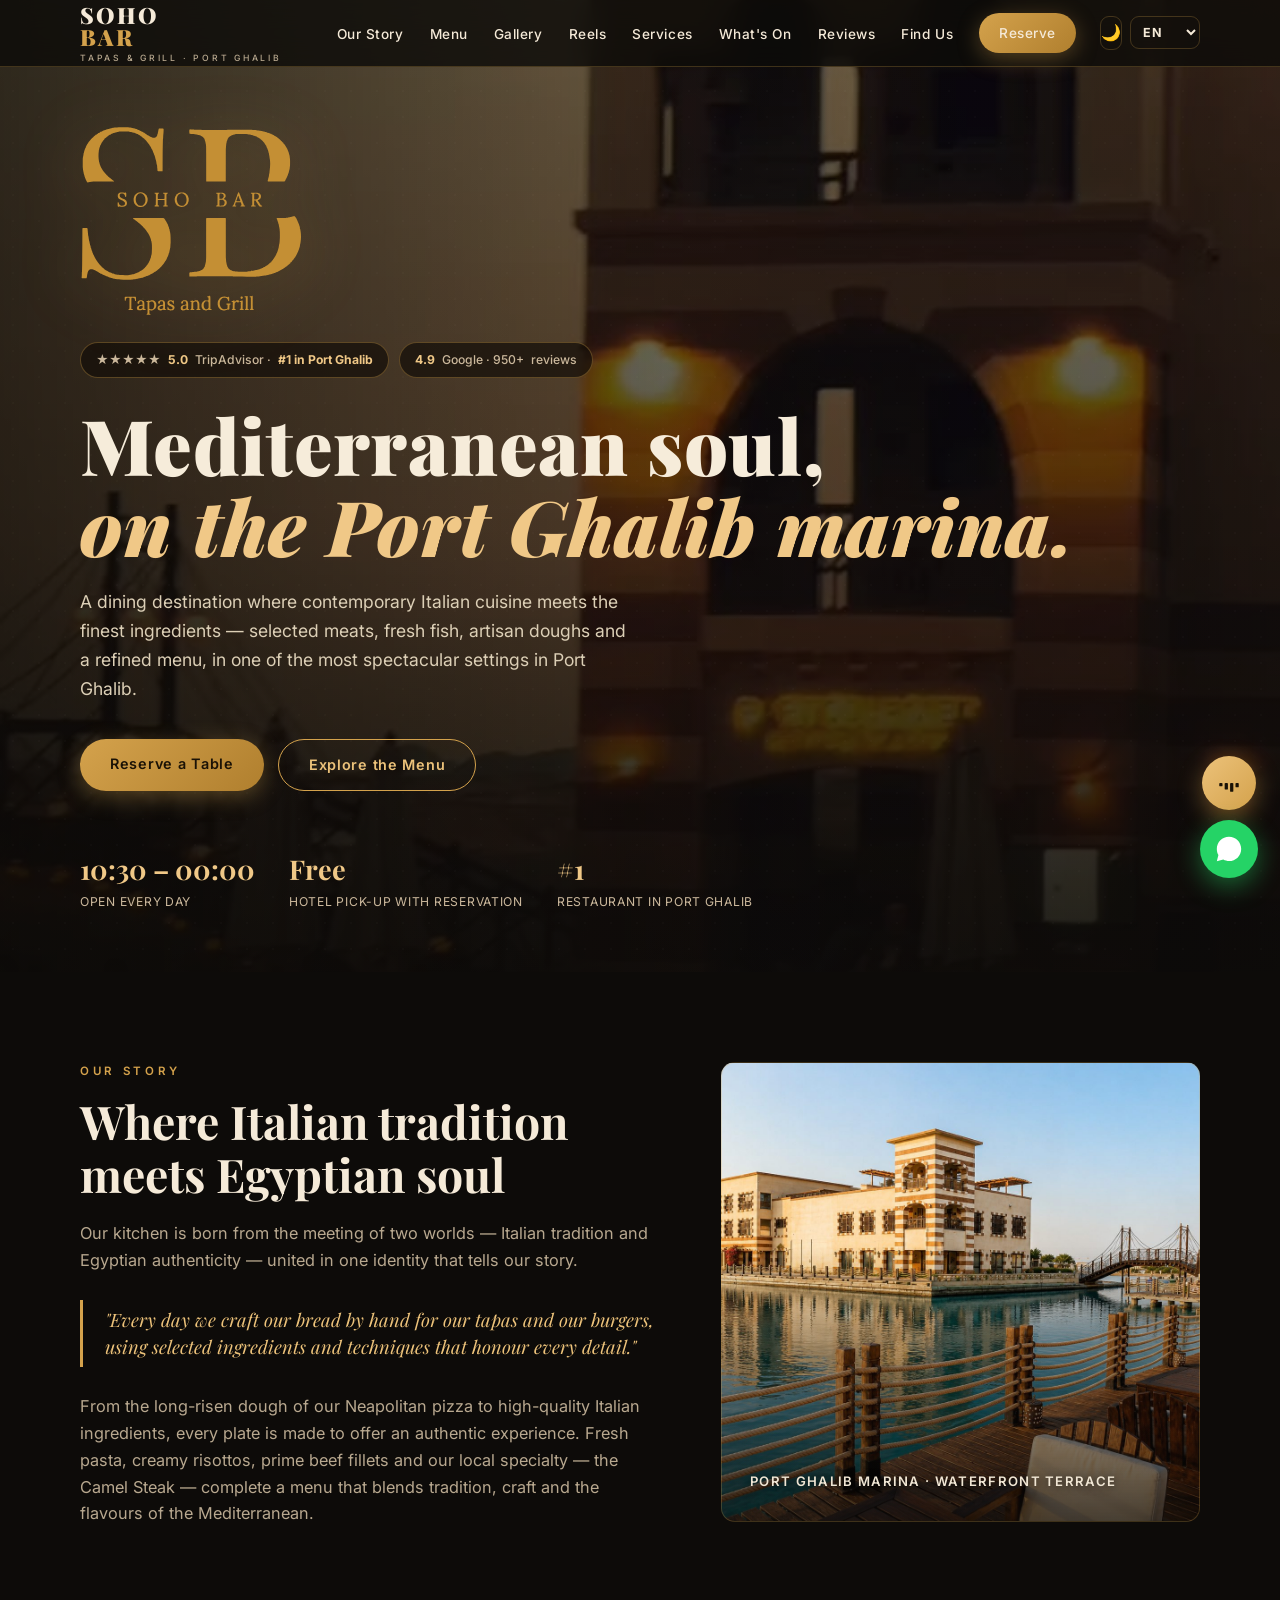
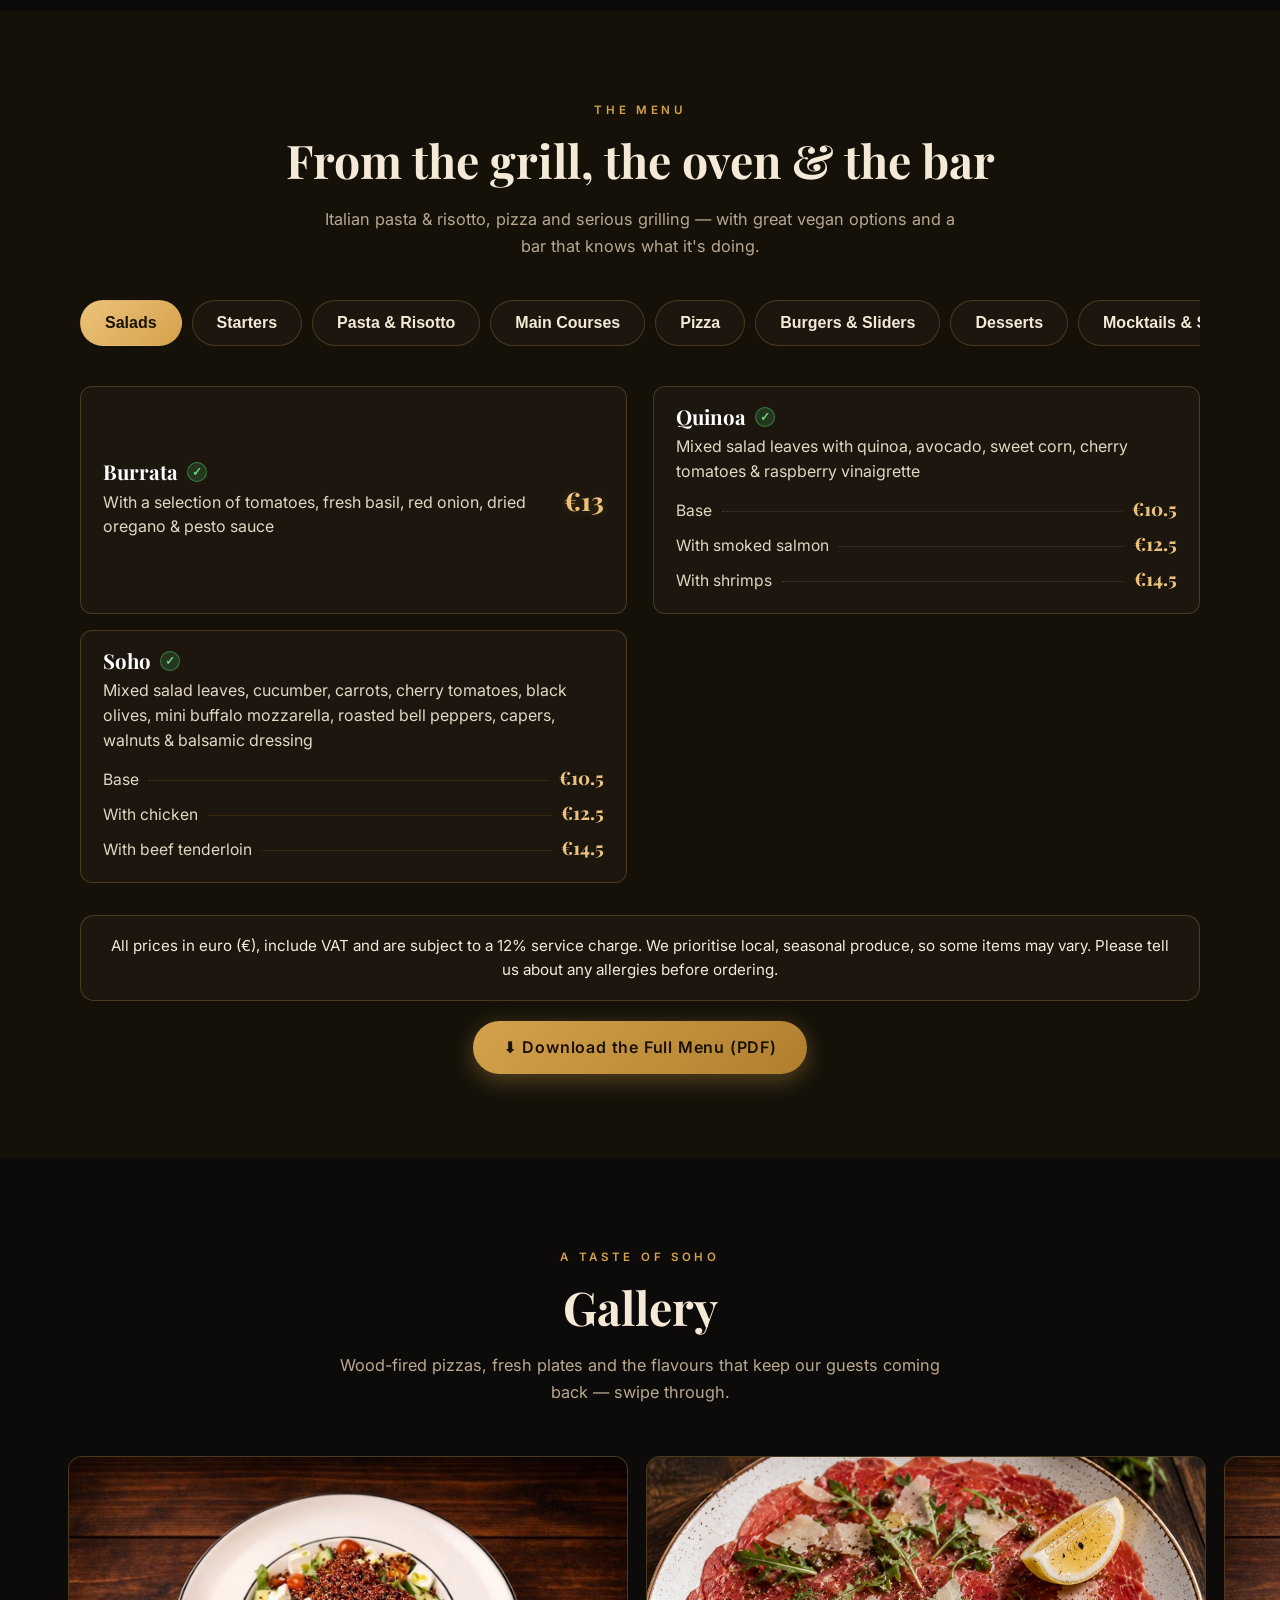
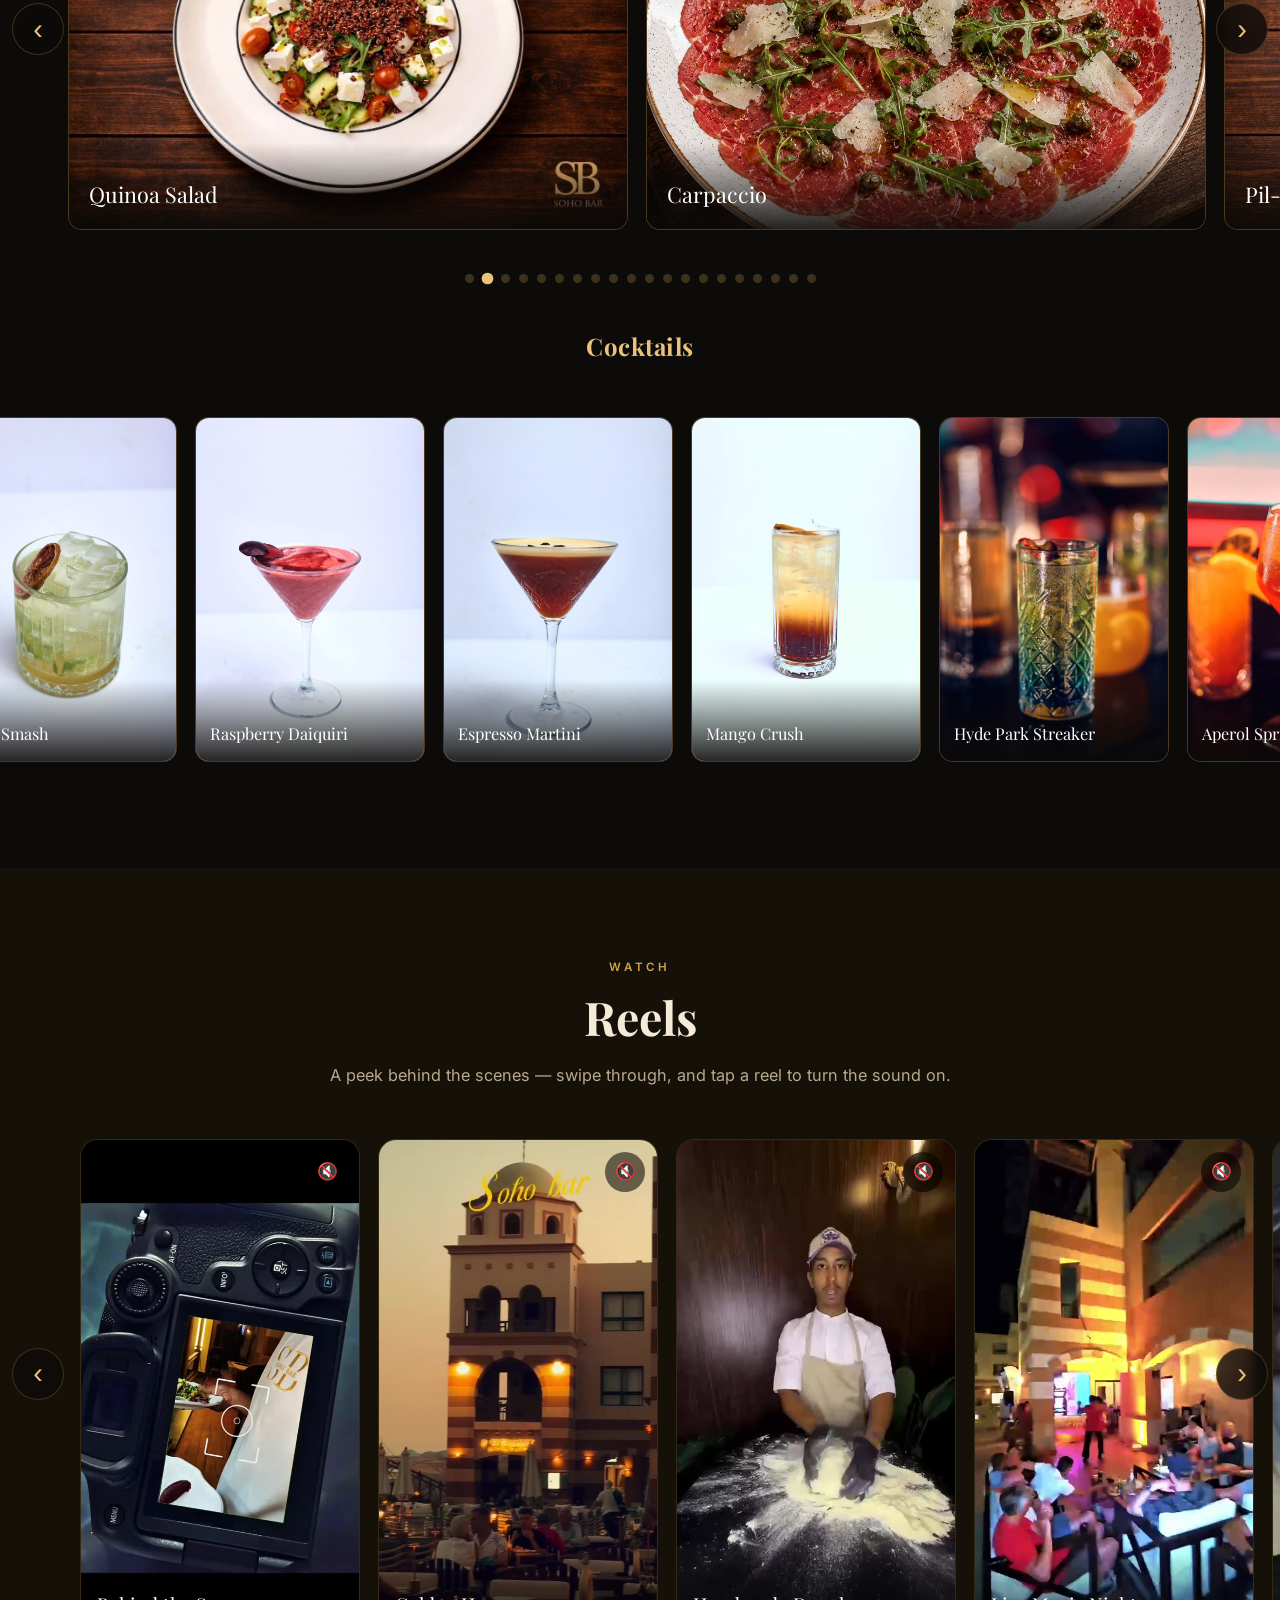
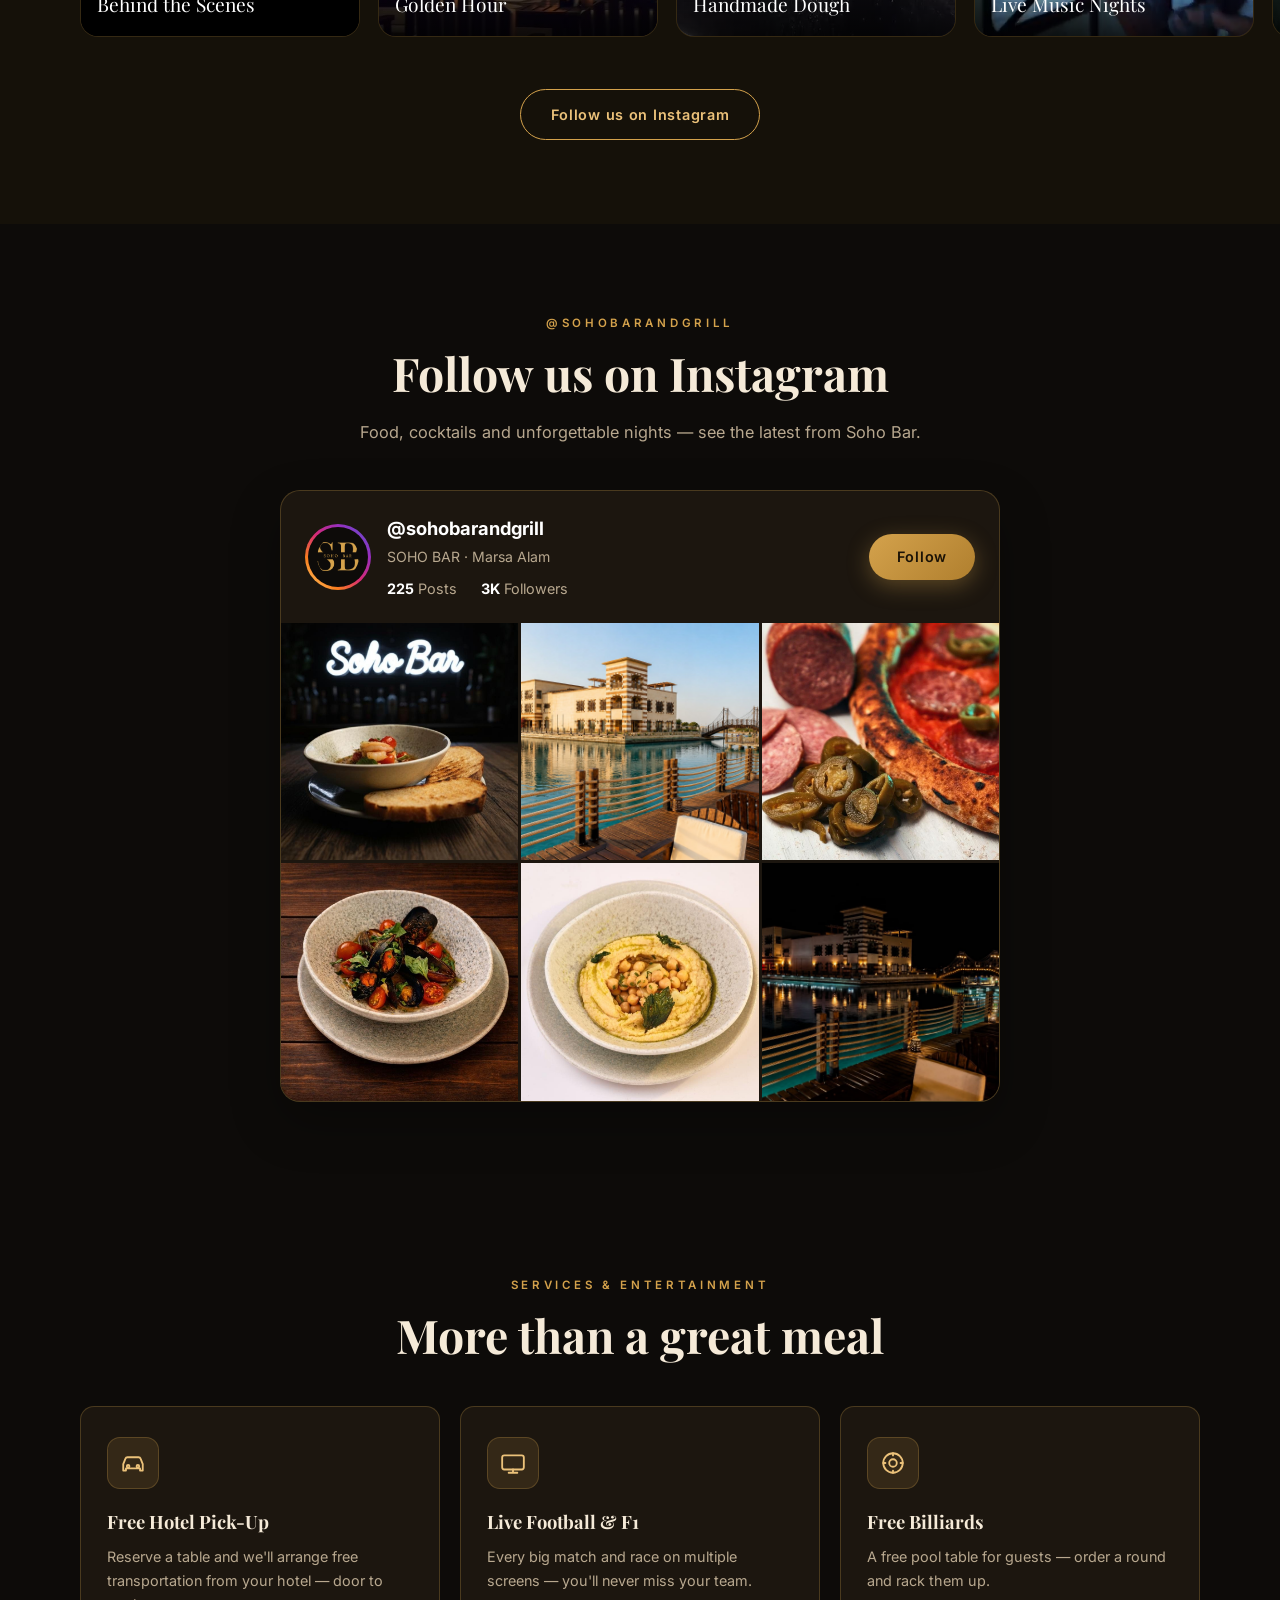
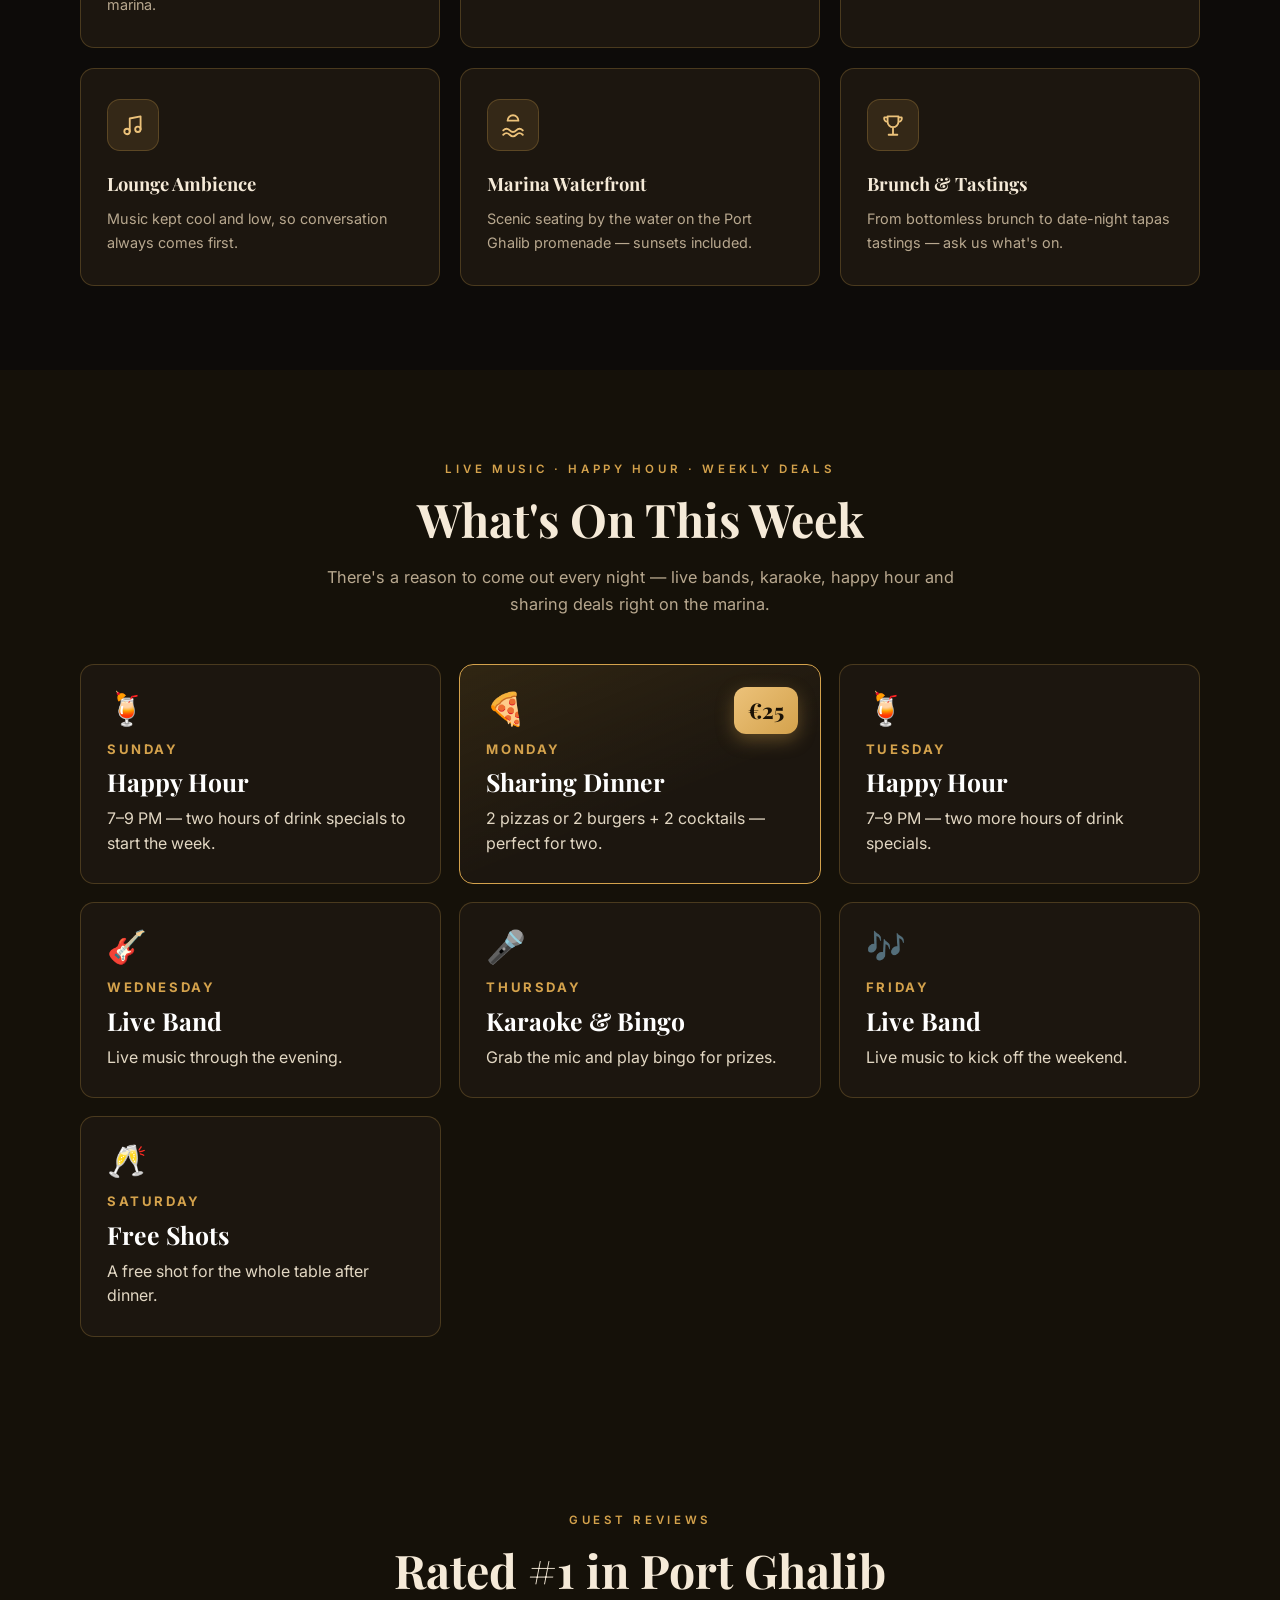
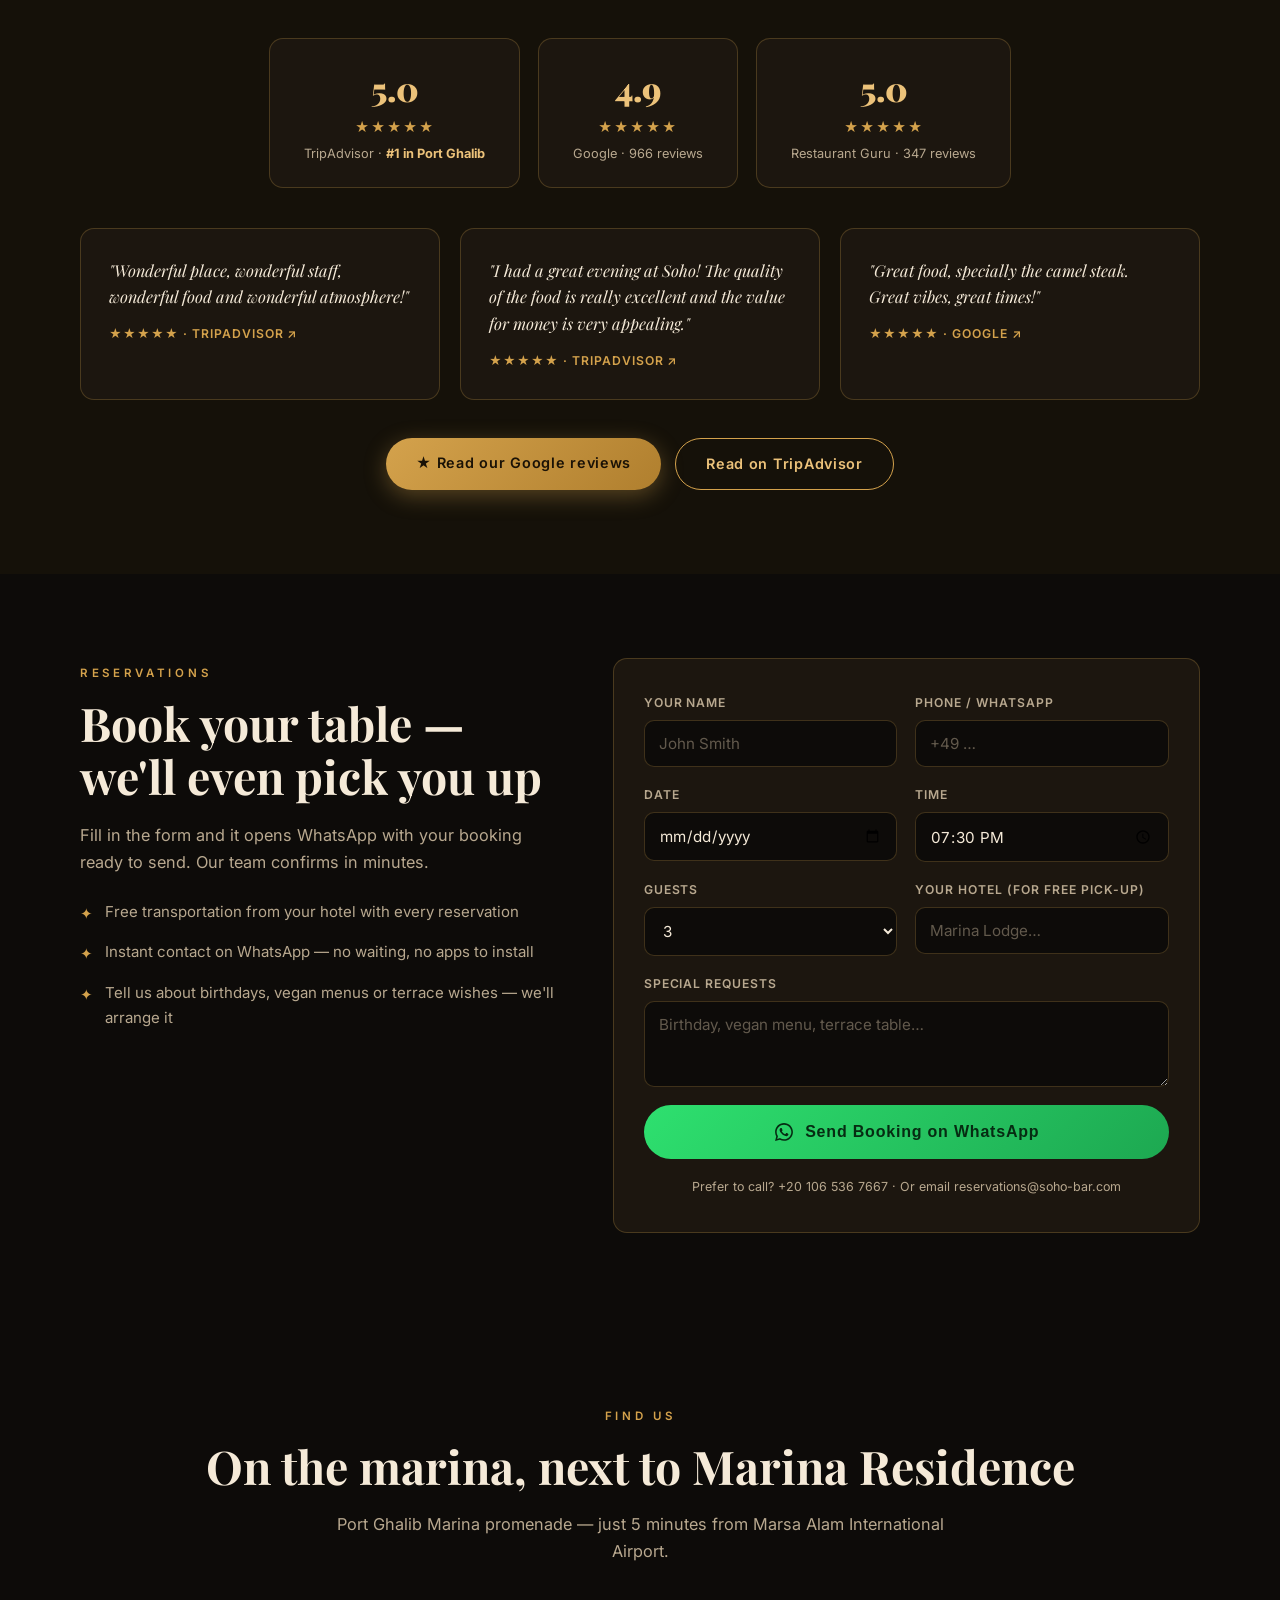
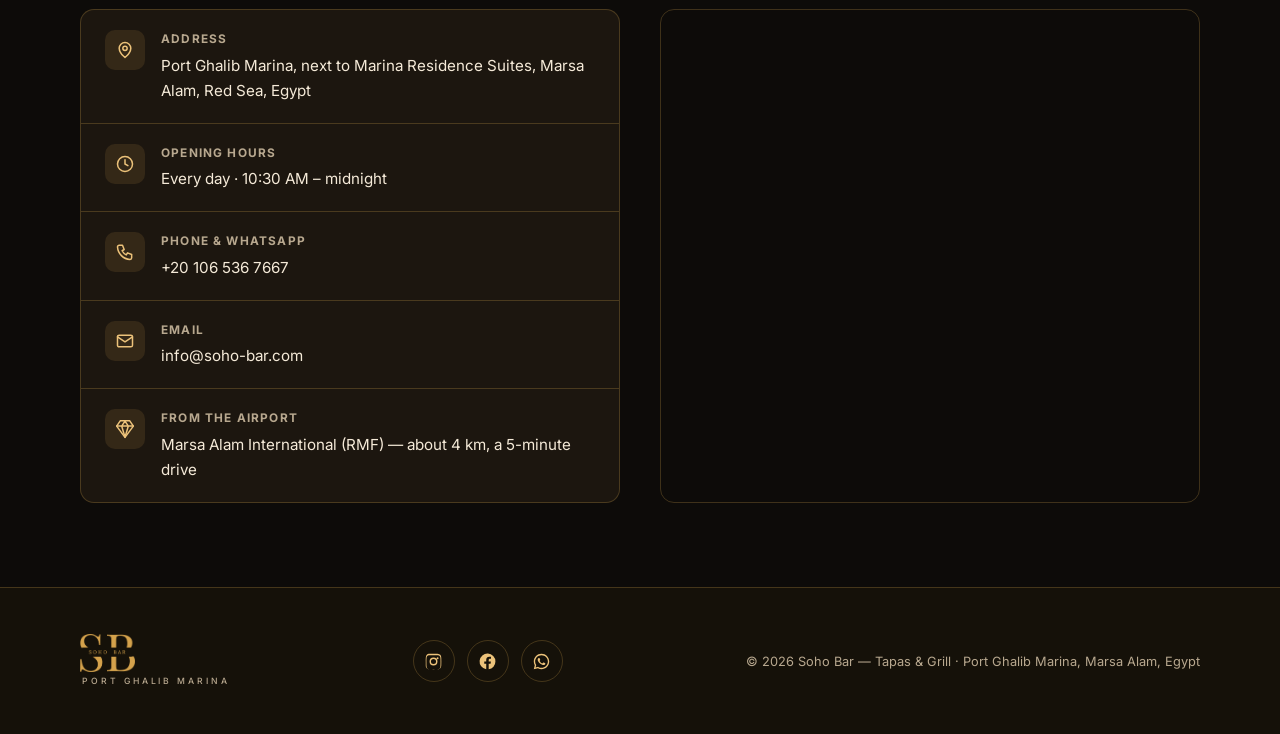
==== soho-bar/index.html @ c7f3a46f "Publish the new menu (Menu - Final.pdf) on the homepage - Menu data replaced with the new menu: 12 t" ====
<!DOCTYPE html>
<html lang="en">
<head>
<meta charset="UTF-8">
<meta name="viewport" content="width=device-width, initial-scale=1.0">
<title>SOHO BAR — Tapas & Grill | Port Ghalib Marina, Marsa Alam</title>
<link rel="icon" href="data:image/svg+xml,%3Csvg xmlns='http://www.w3.org/2000/svg' viewBox='0 0 100 100'%3E%3Crect width='100' height='100' rx='20' fill='%230d0b09'/%3E%3Ctext x='50' y='68' font-family='Georgia,serif' font-size='54' font-weight='700' fill='%23d4a24c' text-anchor='middle'%3ESB%3C/text%3E%3C/svg%3E">
<meta name="theme-color" content="#0d0b09">
<meta name="description" content="Soho Bar — Tapas & Grill. The #1 rated bar & restaurant in Port Ghalib, Marsa Alam. Steaks, tapas, Italian pizzas, cocktails, live sports & free hotel pick-up. Reserve your table now.">
<meta property="og:title" content="SOHO BAR — Tapas & Grill · Port Ghalib">
<meta property="og:description" content="The #1 rated bar & restaurant in Port Ghalib. Steaks, tapas, pizzas, cocktails — with free hotel transportation on every reservation.">
<meta property="og:type" content="website">
<link rel="preconnect" href="https://fonts.googleapis.com">
<link rel="preconnect" href="https://fonts.gstatic.com" crossorigin>
<link href="https://fonts.googleapis.com/css2?family=Playfair+Display:ital,wght@0,500;0,700;0,900;1,500&family=Inter:wght@300;400;500;600;700&display=swap" rel="stylesheet">
<script type="application/ld+json">
{
  "@context": "https://schema.org",
  "@type": "Restaurant",
  "name": "Soho Bar — Tapas & Grill",
  "servesCuisine": ["Spanish", "Italian", "Grill", "Tapas"],
  "priceRange": "E£800–900 per person",
  "telephone": "+201065367667",
  "email": "info@soho-bar.com",
  "url": "https://soho-bar.com",
  "address": {
    "@type": "PostalAddress",
    "streetAddress": "Port Ghalib Marina, next to Marina Residence Suites",
    "addressLocality": "Port Ghalib, Marsa Alam",
    "addressRegion": "Red Sea",
    "addressCountry": "EG"
  },
  "openingHours": "Mo-Su 10:30-24:00",
  "aggregateRating": { "@type": "AggregateRating", "ratingValue": "4.9", "reviewCount": "1500" },
  "acceptsReservations": "True",
  "sameAs": [
    "https://www.instagram.com/sohobarandgrill/",
    "https://www.facebook.com/people/SOHO-BAR/61563975425484/"
  ]
}
</script>
<style>
:root{
  --bg:#0d0b09;
  --bg-2:#151109;
  --panel:#1c160f;
  --panel-2:#241c12;
  --gold:#d4a24c;
  --gold-bright:#ecc27a;
  --cream:#f5ead8;
  --muted:#b8a88f;
  --ink:#ffffff;
  --ink-soft:#e2d7c3;
  --nav-bg:rgba(13,11,9,.82);
  --line:rgba(212,162,76,.25);
  --whatsapp:#25d366;
  --radius:14px;
}
:root[data-theme="light"]{
  --bg:#faf6ee;
  --bg-2:#f2e9d8;
  --panel:#ffffff;
  --panel-2:#f7f0e2;
  --gold:#b07f2e;
  --gold-bright:#8f6414;
  --cream:#2a2118;
  --muted:#6b5f4c;
  --ink:#1b140b;
  --ink-soft:#4a4030;
  --nav-bg:rgba(250,246,238,.88);
  --line:rgba(176,127,46,.30);
}
html{transition:none}
body,section,nav,footer,.panel,.dish,.day,.card,.score,.menu-tabs button,form,input,select,textarea{transition:background-color .3s ease, color .3s ease, border-color .3s ease}
*{margin:0;padding:0;box-sizing:border-box}
html{scroll-behavior:smooth}
body{
  font-family:'Inter',system-ui,sans-serif;
  background:var(--bg);
  color:var(--cream);
  line-height:1.65;
  overflow-x:hidden;
}
h1,h2,h3,.serif{font-family:'Playfair Display',Georgia,serif}
img{max-width:100%}
a{color:var(--gold-bright);text-decoration:none}
.container{width:min(1120px,92%);margin:0 auto}
section{padding:84px 0}
.kicker{
  display:inline-block;letter-spacing:.32em;text-transform:uppercase;
  font-size:.72rem;font-weight:600;color:var(--gold);margin-bottom:14px;
}
.section-title{font-size:clamp(1.9rem,4.5vw,2.9rem);font-weight:700;line-height:1.15;margin-bottom:18px}
.section-lead{color:var(--muted);max-width:640px;font-size:1.02rem}
.center{text-align:center}.center .section-lead{margin:0 auto}

/* ── Nav ── */
nav{
  position:fixed;top:0;left:0;right:0;z-index:100;
  background:var(--nav-bg);backdrop-filter:blur(14px);
  border-bottom:1px solid var(--line);
}
.nav-inner{display:flex;align-items:center;justify-content:space-between;height:66px}
.logo{display:flex;flex-direction:column;align-items:flex-start;gap:2px}
.logo-text{font-family:'Playfair Display',serif;font-weight:900;font-size:1.4rem;letter-spacing:.09em;color:var(--cream);line-height:1;gap:0}
.logo-text span{color:var(--gold)}
.logo-text small{font-family:'Inter',sans-serif;font-weight:500;font-size:.54rem;letter-spacing:.32em;color:var(--muted);text-transform:uppercase;margin-top:5px}
.brand-img{height:38px;width:auto;display:block}
.logo-sub{font-family:'Inter',sans-serif;font-weight:500;font-size:.54rem;letter-spacing:.34em;color:var(--muted);text-transform:uppercase;padding-left:2px}
.hero-logo{height:190px;width:auto;display:block;margin:0 0 26px;filter:drop-shadow(0 8px 30px rgba(212,162,76,.3));animation:logoIn 1.1s cubic-bezier(.2,.7,.2,1) both}
@keyframes logoIn{from{opacity:0;transform:translateY(16px) scale(.95)}to{opacity:1;transform:none}}
@media(prefers-reduced-motion:reduce){.hero-logo{animation:none}}
.nav-links{display:flex;gap:26px;align-items:center;list-style:none}
.nav-links a{color:var(--cream);font-size:.85rem;font-weight:500;letter-spacing:.04em;transition:color .2s}
.nav-links a:hover{color:var(--gold-bright)}
.btn{
  display:inline-block;padding:13px 30px;border-radius:999px;
  font-weight:600;font-size:.9rem;letter-spacing:.05em;
  transition:transform .18s ease, box-shadow .18s ease;cursor:pointer;border:none;
}
.btn:hover{transform:translateY(-2px)}
.btn-gold{background:linear-gradient(135deg,var(--gold),#b07f2e);color:#1a1206;box-shadow:0 6px 22px rgba(212,162,76,.35)}
.btn-outline{border:1px solid var(--gold);color:var(--gold-bright);background:transparent}
.nav-cta{padding:9px 20px;font-size:.8rem}
.nav-cluster{display:flex;align-items:center;gap:24px}
.nav-right{display:flex;align-items:center;gap:8px}
.theme-btn{
  background:transparent;border:1px solid var(--line);border-radius:9px;
  width:34px;height:34px;font-size:1rem;line-height:1;cursor:pointer;
  display:flex;align-items:center;justify-content:center;transition:border-color .2s, transform .2s;
}
.theme-btn:hover{border-color:var(--gold);transform:translateY(-1px)}
.lang-select{
  background:transparent;border:1px solid var(--line);border-radius:9px;
  color:var(--cream);font-size:.78rem;font-weight:700;letter-spacing:.06em;
  padding:7px 8px;cursor:pointer;font-family:'Inter',sans-serif;
}
.lang-select option{background:var(--bg-2);color:var(--cream)}
.burger{display:none;background:none;border:none;color:var(--cream);font-size:1.6rem;cursor:pointer}

/* ── Hero ── */
header.hero{
  min-height:100svh;display:flex;align-items:center;position:relative;overflow:hidden;
  background:#0d0b09 url('hero-poster.jpg') center 28%/cover no-repeat;
  padding-top:66px;
}
.hero-video{
  position:absolute;inset:0;width:100%;height:100%;object-fit:cover;z-index:0;
  opacity:0;transition:opacity .6s ease;
}
header.hero.is-playing .hero-video{opacity:1}
header.hero::before{
  content:"";position:absolute;inset:0;z-index:1;pointer-events:none;
  background:
    linear-gradient(90deg, rgba(11,9,7,.74) 0%, rgba(11,9,7,.4) 52%, rgba(11,9,7,.44) 100%),
    linear-gradient(180deg, rgba(11,9,7,.25) 0%, rgba(11,9,7,.45) 55%, rgba(13,11,9,.86) 100%);
}
header.hero::after{
  content:"";position:absolute;inset:0;pointer-events:none;z-index:2;
  background-image:radial-gradient(rgba(245,234,216,.05) 1px, transparent 1px);
  background-size:26px 26px;opacity:.35;
}
.hero-inner{position:relative;z-index:3;padding:60px 0;width:min(1120px,92%);margin:0 auto}
.hero-badges{display:flex;flex-wrap:wrap;gap:10px;margin-bottom:26px}
.badge{
  display:inline-flex;align-items:center;gap:7px;
  border:1px solid rgba(212,162,76,.35);background:rgba(20,15,9,.72);
  padding:7px 15px;border-radius:999px;font-size:.76rem;color:#cbb89c;font-weight:500;
}
.badge b{color:#f0c887;font-weight:700}
.hero h1{font-size:clamp(2.6rem,7vw,4.8rem);font-weight:900;line-height:1.05;letter-spacing:.01em;color:#f6ecda}
.hero h1 em{font-style:italic;color:#f0c887}
.hero .sub{margin:22px 0 36px;color:#dccfb6;font-size:1.1rem;max-width:560px}
.hero-ctas{display:flex;flex-wrap:wrap;gap:14px}
.hero-facts{display:flex;flex-wrap:wrap;gap:34px;margin-top:56px}
.fact .n{font-family:'Playfair Display',serif;font-size:1.7rem;font-weight:700;color:#f0c887}
.fact .l{font-size:.76rem;color:#cbb89c;letter-spacing:.06em;text-transform:uppercase}

/* ── Story ── */
.story-grid{display:grid;grid-template-columns:1.1fr .9fr;gap:56px;align-items:center}
.story-quote{
  border-left:3px solid var(--gold);padding:6px 0 6px 22px;margin:26px 0;
  font-family:'Playfair Display',serif;font-style:italic;font-size:1.15rem;color:var(--gold-bright);line-height:1.5;
}
.story-art{
  border-radius:var(--radius);min-height:460px;position:relative;overflow:hidden;
  background:linear-gradient(180deg, rgba(11,9,7,0) 40%, rgba(11,9,7,.75) 100%), url('g16.jpg') center/cover no-repeat;
  border:1px solid var(--line);
  display:flex;align-items:flex-end;padding:28px;
}
.story-art .tag{font-size:.82rem;color:#f0e6d4;letter-spacing:.1em;text-transform:uppercase;font-weight:600;text-shadow:0 1px 8px rgba(0,0,0,.6)}

/* ── Menu ── */
#menu{background:var(--bg-2)}
.menu-tabs{display:flex;gap:10px;margin:40px 0 30px;overflow-x:auto;padding-bottom:10px;scrollbar-width:thin;-webkit-overflow-scrolling:touch}
.menu-tabs::-webkit-scrollbar{height:6px}
.menu-tabs::-webkit-scrollbar-thumb{background:var(--line);border-radius:3px}
.menu-tabs button{
  background:var(--panel);border:1px solid var(--line);color:var(--cream);white-space:nowrap;flex:none;
  padding:13px 24px;border-radius:999px;font-size:1rem;font-weight:600;cursor:pointer;transition:all .2s;
}
.menu-tabs button.active{background:linear-gradient(135deg,var(--gold-bright),var(--gold));color:#1a1206;border-color:transparent;font-weight:700}
#menuBody{animation:fade .35s ease}
@keyframes fade{from{opacity:0;transform:translateY(8px)}to{opacity:1;transform:none}}
.cat-intro{font-size:1.02rem;color:var(--cream);border-left:4px solid var(--gold);padding:8px 0 8px 18px;margin:0 0 26px;line-height:1.55}
.sub-head{font-family:'Playfair Display',serif;font-size:1.5rem;color:var(--gold-bright);letter-spacing:.02em;margin:34px 0 16px;padding-bottom:10px;border-bottom:1px solid var(--line)}
.sub-head:first-child{margin-top:0}
.dishes{display:grid;grid-template-columns:repeat(auto-fill,minmax(360px,1fr));gap:16px 26px}
.dish{
  display:flex;gap:18px;align-items:center;justify-content:space-between;
  background:var(--panel);border:1px solid var(--line);border-radius:12px;padding:18px 22px;
}
.dish-main{min-width:0}
.dish h3{font-size:1.28rem;color:var(--ink);margin-bottom:5px;font-family:'Playfair Display',serif;font-weight:700;display:flex;align-items:center;gap:9px;flex-wrap:wrap;line-height:1.2}
.dish p{font-size:1rem;color:var(--ink-soft);line-height:1.55}
.dish .price{font-family:'Playfair Display',serif;font-size:1.6rem;color:var(--gold-bright);font-weight:800;white-space:nowrap;flex:none;text-shadow:0 1px 10px rgba(212,162,76,.25)}
.dish.has-opts{align-items:flex-start}
.dish.has-opts .dish-main{flex:1}
.opts{list-style:none;margin:10px 0 0;padding:0;display:grid;gap:5px}
.opts li{display:flex;align-items:baseline;gap:10px;font-size:.98rem;color:var(--ink-soft)}
.opts li i{flex:1;border-bottom:1px dotted var(--line);transform:translateY(-4px)}
.opts li b{font-family:'Playfair Display',serif;font-size:1.15rem;color:var(--gold-bright);font-weight:800;white-space:nowrap}
.veg{display:inline-flex;align-items:center;justify-content:center;width:20px;height:20px;border-radius:50%;background:rgba(74,168,86,.22);border:1px solid rgba(74,168,86,.6);color:#6fd67e;font-size:.72rem;font-weight:800;flex:none}
.star{
  display:inline-block;font-size:.68rem;font-weight:800;letter-spacing:.1em;text-transform:uppercase;
  color:#1a1206;background:linear-gradient(135deg,var(--gold-bright),var(--gold));
  border-radius:5px;padding:3px 9px;vertical-align:middle;
}
.menu-note{margin-top:32px;font-size:.95rem;color:var(--cream);border:1px solid var(--line);background:var(--panel);border-radius:var(--radius);padding:18px 22px;text-align:center;line-height:1.6}
.menu-dl-wrap{text-align:center;margin-top:20px}
.menu-dl{font-size:1rem}

/* ── Services ── */
.cards{display:grid;grid-template-columns:repeat(auto-fill,minmax(280px,1fr));gap:20px;margin-top:44px}
.card{
  background:var(--panel);border:1px solid var(--line);border-radius:var(--radius);
  padding:30px 26px;transition:transform .2s,border-color .2s;position:relative;overflow:hidden;
}
.card:hover{transform:translateY(-4px);border-color:var(--gold)}
.card .ic{
  width:52px;height:52px;border-radius:13px;display:flex;align-items:center;justify-content:center;
  background:rgba(212,162,76,.13);border:1px solid var(--line);margin-bottom:18px;
}
.card .ic svg{width:26px;height:26px;stroke:var(--gold-bright);fill:none;stroke-width:1.7;stroke-linecap:round;stroke-linejoin:round}
.card h3{font-size:1.15rem;margin-bottom:8px}
.card p{font-size:.9rem;color:var(--muted)}

/* ── What's On ── */
#whatson{background:var(--bg-2)}
.week{display:grid;grid-template-columns:repeat(auto-fill,minmax(290px,1fr));gap:18px;margin-top:46px}
.day{
  background:var(--panel);border:1px solid var(--line);border-radius:var(--radius);
  padding:28px 26px;position:relative;transition:transform .2s,border-color .2s;overflow:hidden;
}
.day:hover{transform:translateY(-4px);border-color:var(--gold)}
.day-ic{font-size:2rem;line-height:1;margin-bottom:14px}
.day .dow{font-size:.82rem;letter-spacing:.2em;text-transform:uppercase;color:var(--gold);font-weight:700;margin-bottom:8px}
.day h3{font-family:'Playfair Display',serif;font-size:1.55rem;color:var(--ink);margin-bottom:9px;line-height:1.15}
.day p{font-size:1rem;color:var(--ink-soft);line-height:1.55}
.day.feat{border-color:var(--gold);background:linear-gradient(158deg, rgba(212,162,76,.14), var(--panel) 60%)}
.day .deal{
  position:absolute;top:22px;right:22px;
  background:linear-gradient(135deg,var(--gold-bright),var(--gold));color:#1a1206;
  font-family:'Playfair Display',serif;font-weight:800;font-size:1.35rem;padding:6px 14px;border-radius:12px;
  box-shadow:0 6px 18px rgba(212,162,76,.35);
}

/* ── Gallery ── */
.gallery-wrap{position:relative;margin-top:44px}
.gallery{
  display:flex;gap:18px;overflow-x:auto;
  padding:6px max((100% - 1120px)/2, 4%) 22px;
  scrollbar-width:none;-webkit-overflow-scrolling:touch;
}
.gallery::-webkit-scrollbar{display:none}
.slide{
  flex:none;width:min(560px,84vw);scroll-snap-align:center;margin:0;
  border-radius:var(--radius);overflow:hidden;border:1px solid var(--line);
  background:var(--panel);position:relative;
}
.slide img{width:100%;aspect-ratio:3/2;object-fit:cover;display:block}
.slide figcaption{
  position:absolute;left:0;right:0;bottom:0;padding:34px 20px 16px;
  font-family:'Playfair Display',serif;font-size:1.35rem;color:#fff;
  background:linear-gradient(180deg,transparent,rgba(11,9,7,.88));
}
.gal-nav{
  position:absolute;top:calc(50% - 22px);transform:translateY(-50%);z-index:5;
  width:52px;height:52px;border-radius:50%;border:1px solid var(--line);
  background:rgba(13,11,9,.8);color:var(--gold-bright);font-size:1.8rem;line-height:1;
  cursor:pointer;display:flex;align-items:center;justify-content:center;transition:all .2s;backdrop-filter:blur(6px);
}
.gal-nav:hover{background:var(--gold);color:#1a1206;border-color:transparent}
.gal-nav.prev{left:12px}.gal-nav.next{right:12px}
.gallery-subtitle{text-align:center;font-family:'Playfair Display',serif;font-size:1.5rem;color:var(--gold-bright);margin:44px 0 4px;letter-spacing:.02em}
.cocktails-row{margin-top:8px}
.cocktails-row .slide{width:min(230px,52vw);aspect-ratio:2/3}
.cocktails-row .slide img{aspect-ratio:2/3;height:100%}
.cocktails-row .slide figcaption{font-size:1.02rem;padding:40px 14px 14px}
.gal-dots{display:flex;gap:9px;justify-content:center;margin-top:22px}
.gal-dot{width:9px;height:9px;border-radius:50%;border:none;background:var(--line);cursor:pointer;padding:0;transition:all .2s}
.gal-dot.active{background:var(--gold-bright);transform:scale(1.3)}
@media(max-width:600px){
  .gal-nav{display:none}
  .slide figcaption{font-size:1.15rem}
}

/* ── Reels ── */
#reels{background:var(--bg-2)}
.reels-wrap{position:relative;margin-top:44px}
.reels{
  display:flex;gap:18px;overflow-x:auto;scroll-snap-type:x mandatory;
  padding:6px max((100% - 1120px)/2, 4%) 22px;
  scrollbar-width:none;-webkit-overflow-scrolling:touch;
}
.reels::-webkit-scrollbar{display:none}
.reel{
  position:relative;flex:none;width:min(280px,72vw);aspect-ratio:9/16;scroll-snap-align:center;margin:0;
  border-radius:18px;overflow:hidden;border:1px solid var(--line);background:#000;cursor:pointer;
}
.reel video{width:100%;height:100%;object-fit:cover;display:block}
.reel figcaption{
  position:absolute;left:0;right:0;bottom:0;padding:36px 16px 15px;pointer-events:none;
  font-family:'Playfair Display',serif;font-size:1.2rem;color:#fff;
  background:linear-gradient(180deg,transparent,rgba(0,0,0,.78));
}
.reel-sound{
  position:absolute;top:12px;right:12px;width:40px;height:40px;border-radius:50%;border:none;
  background:rgba(0,0,0,.55);color:#fff;font-size:1.05rem;cursor:pointer;
  display:flex;align-items:center;justify-content:center;backdrop-filter:blur(4px);transition:background .2s;
}
.reel-sound:hover{background:rgba(0,0,0,.8)}
.reels-cta{margin-top:30px}

/* ── Instagram ── */
.ig-card{max-width:720px;margin:44px auto 0;background:var(--panel);border:1px solid var(--line);border-radius:20px;overflow:hidden;box-shadow:0 20px 50px rgba(0,0,0,.28)}
.ig-head{display:flex;align-items:center;gap:16px;padding:22px 24px;flex-wrap:wrap}
.ig-avatar{width:66px;height:66px;border-radius:50%;flex:none;padding:3px;background:linear-gradient(45deg,#feda75,#fa7e1e,#d62976,#962fbf,#4f5bd5);display:block}
.ig-avatar img{width:100%;height:100%;border-radius:50%;background:var(--bg);object-fit:contain;padding:9px;display:block}
.ig-meta{flex:1;min-width:170px}
.ig-handle{display:inline-block;font-weight:700;font-size:1.15rem;color:var(--ink)}
.ig-name{font-size:.88rem;color:var(--muted);margin-top:2px}
.ig-stats{display:flex;gap:24px;margin-top:9px;font-size:.9rem;color:var(--muted)}
.ig-stats b{color:var(--ink);font-weight:700}
.ig-follow{flex:none;padding:11px 28px;font-size:.9rem}
.ig-thumbs{display:grid;grid-template-columns:repeat(3,1fr);gap:3px}
.ig-thumbs a{position:relative;aspect-ratio:1;overflow:hidden;display:block}
.ig-thumbs img{width:100%;height:100%;object-fit:cover;transition:transform .35s ease}
.ig-thumbs a:hover img{transform:scale(1.07)}
.ig-thumbs a::before{content:"";position:absolute;inset:0;background:rgba(11,9,7,0);transition:background .25s;z-index:1}
.ig-thumbs a:hover::before{background:rgba(11,9,7,.4)}
.ig-thumbs a::after{content:"";position:absolute;top:50%;left:50%;width:32px;height:32px;transform:translate(-50%,-50%) scale(.7);opacity:0;transition:.25s;z-index:2;background:url("data:image/svg+xml,%3Csvg xmlns='http://www.w3.org/2000/svg' viewBox='0 0 24 24' fill='none' stroke='white' stroke-width='2' stroke-linecap='round'%3E%3Crect x='2' y='2' width='20' height='20' rx='5.5'/%3E%3Ccircle cx='12' cy='12' r='4.4'/%3E%3Ccircle cx='17.6' cy='6.4' r='1.1' fill='white' stroke='none'/%3E%3C/svg%3E") center/contain no-repeat}
.ig-thumbs a:hover::after{opacity:1;transform:translate(-50%,-50%) scale(1)}
@media(max-width:520px){.ig-head{justify-content:center;text-align:center}.ig-meta{text-align:center}.ig-stats{justify-content:center}.ig-follow{width:100%}}

/* ── Reviews ── */
#reviews{background:var(--bg-2)}
.scoreboard{display:flex;flex-wrap:wrap;gap:18px;justify-content:center;margin:40px 0 40px}
.score{
  background:var(--panel);border:1px solid var(--line);border-radius:var(--radius);
  padding:22px 34px;text-align:center;min-width:200px;display:block;text-decoration:none;color:inherit;
  transition:transform .2s, border-color .2s, box-shadow .2s;
}
.score:hover{transform:translateY(-4px);border-color:var(--gold);box-shadow:0 12px 30px rgba(0,0,0,.25)}
.score .v{font-family:'Playfair Display',serif;font-size:2.1rem;font-weight:900;color:var(--gold-bright)}
.score .stars{color:var(--gold);letter-spacing:2px;font-size:.85rem}
.score .p{font-size:.8rem;color:var(--muted);margin-top:5px}
.score .p b{color:var(--gold-bright);font-weight:700}
.quotes{display:grid;grid-template-columns:repeat(auto-fill,minmax(300px,1fr));gap:20px}
.quote{
  background:var(--panel);border:1px solid var(--line);border-radius:var(--radius);padding:28px;
  display:block;text-decoration:none;color:inherit;transition:transform .2s, border-color .2s, box-shadow .2s;
}
.quote:hover{transform:translateY(-4px);border-color:var(--gold);box-shadow:0 12px 30px rgba(0,0,0,.25)}
.quote p{font-family:'Playfair Display',serif;font-style:italic;font-size:1.02rem;color:var(--cream);margin-bottom:14px}
.quote .src{font-size:.76rem;color:var(--gold);letter-spacing:.08em;text-transform:uppercase;font-weight:600}
.rv-cta{margin-top:38px;display:flex;gap:14px;justify-content:center;flex-wrap:wrap}

/* ── Reserve ── */
#reserve .wrap{
  display:grid;grid-template-columns:.9fr 1.1fr;gap:52px;align-items:start;
}
.reserve-info ul{list-style:none;margin-top:24px;display:flex;flex-direction:column;gap:14px}
.reserve-info li{display:flex;gap:12px;align-items:flex-start;color:var(--muted);font-size:.94rem}
.reserve-info li::before{content:"✦";color:var(--gold);flex:none;margin-top:2px}
form{
  background:var(--panel);border:1px solid var(--line);border-radius:var(--radius);
  padding:34px 30px;display:grid;grid-template-columns:1fr 1fr;gap:18px;
}
.field{display:flex;flex-direction:column;gap:7px}
.field.full{grid-column:1/-1}
label{font-size:.76rem;font-weight:600;letter-spacing:.08em;text-transform:uppercase;color:var(--muted)}
input,select,textarea{
  background:var(--bg);border:1px solid var(--line);border-radius:10px;
  color:var(--cream);padding:13px 14px;font-family:'Inter',sans-serif;font-size:.95rem;outline:none;
  transition:border-color .2s;width:100%;
}
input:focus,select:focus,textarea:focus{border-color:var(--gold)}
input::placeholder,textarea::placeholder{color:rgba(184,168,143,.5)}
textarea{resize:vertical;min-height:86px}
.btn-wa{
  grid-column:1/-1;background:linear-gradient(135deg,#2ee06f,#1da851);color:#062b12;
  display:flex;align-items:center;justify-content:center;gap:10px;font-size:1rem;padding:16px;
}
.form-hint{grid-column:1/-1;font-size:.78rem;color:var(--muted);text-align:center}

/* ── Find us ── */
.find-grid{display:grid;grid-template-columns:1fr 1fr;gap:40px;margin-top:44px;align-items:stretch}
.info-list{display:flex;flex-direction:column;gap:0;background:var(--panel);border:1px solid var(--line);border-radius:var(--radius);overflow:hidden}
.info-row{display:flex;gap:16px;padding:20px 24px;border-bottom:1px solid var(--line);align-items:flex-start}
.info-row:last-child{border-bottom:none}
.info-row .ic{flex:none;width:40px;height:40px;border-radius:10px;background:rgba(212,162,76,.13);display:flex;align-items:center;justify-content:center}
.info-row .ic svg{width:20px;height:20px;stroke:var(--gold-bright);fill:none;stroke-width:1.8;stroke-linecap:round;stroke-linejoin:round}
.info-row h4{font-family:'Inter',sans-serif;font-size:.74rem;letter-spacing:.1em;text-transform:uppercase;color:var(--muted);margin-bottom:3px}
.info-row p, .info-row a{font-size:.95rem;color:var(--cream)}
.map-box{border-radius:var(--radius);overflow:hidden;border:1px solid var(--line);min-height:420px}
.map-box iframe{width:100%;height:100%;min-height:420px;border:0;filter:grayscale(.2) contrast(1.05)}

/* ── Footer ── */
footer{border-top:1px solid var(--line);padding:46px 0;background:var(--bg-2)}
.foot{display:flex;flex-wrap:wrap;gap:26px;justify-content:space-between;align-items:center}
.socials{display:flex;gap:12px}
.socials a{
  width:42px;height:42px;border-radius:50%;border:1px solid var(--line);
  display:flex;align-items:center;justify-content:center;transition:border-color .2s, transform .2s;
}
.socials a:hover{border-color:var(--gold);transform:translateY(-2px)}
.socials svg{width:19px;height:19px;fill:var(--gold-bright)}
.foot small{color:var(--muted);font-size:.8rem}

/* ── Floating WhatsApp ── */
.wa-float{
  position:fixed;right:22px;bottom:22px;z-index:90;
  width:58px;height:58px;border-radius:50%;background:var(--whatsapp);
  display:flex;align-items:center;justify-content:center;
  box-shadow:0 8px 26px rgba(37,211,102,.45);transition:transform .2s;
}
.wa-float:hover{transform:scale(1.08)}
.wa-float svg{width:30px;height:30px;fill:#fff}

/* ── Floating Music toggle ── */
.music-float{
  position:fixed;right:24px;bottom:90px;z-index:90;
  width:54px;height:54px;border-radius:50%;border:none;cursor:pointer;
  background:linear-gradient(135deg,var(--gold-bright),var(--gold));
  display:flex;align-items:center;justify-content:center;
  box-shadow:0 8px 24px rgba(212,162,76,.42);transition:transform .2s;
}
.music-float:hover{transform:scale(1.08)}
.music-float svg{width:26px;height:26px}
.music-float .b{fill:#1a1206;transform-box:fill-box;transform-origin:bottom center;transform:scaleY(.5)}
.music-float.playing .b1{animation:eq .9s ease-in-out infinite}
.music-float.playing .b2{animation:eq .9s ease-in-out .22s infinite}
.music-float.playing .b3{animation:eq .9s ease-in-out .4s infinite}
.music-float.playing .b4{animation:eq .9s ease-in-out .12s infinite}
@keyframes eq{0%,100%{transform:scaleY(.35)}50%{transform:scaleY(1)}}
@media(prefers-reduced-motion:reduce){.music-float .b{animation:none !important;transform:scaleY(.7)}}

@media(max-width:900px){
  .story-grid,#reserve .wrap,.find-grid{grid-template-columns:1fr}
  .story-art{min-height:260px}
  form{grid-template-columns:1fr}
  .nav-links{
    position:fixed;top:66px;right:0;background:var(--bg-2);
    flex-direction:column;padding:26px;width:230px;gap:18px;
    border-left:1px solid var(--line);border-bottom:1px solid var(--line);
    transform:translateX(100%);transition:transform .25s ease;align-items:flex-start;
  }
  .nav-links.open{transform:none}
  .burger{display:block}
  section{padding:64px 0}
  .hero-logo{height:132px}
}
/* compact hero so it fits one phone screen */
@media(max-width:600px){
  .hero-inner{padding:20px 0}
  .hero-logo{height:92px;margin-bottom:12px}
  .hero-badges{margin-bottom:14px;gap:7px}
  .badge{font-size:.64rem;padding:5px 10px}
  .hero h1{font-size:clamp(1.75rem,7.6vw,2.4rem)}
  .hero .sub{font-size:.9rem;margin:12px 0 18px}
  .hero-ctas{gap:10px}
  .hero .btn{padding:12px 22px;font-size:.85rem}
  .hero-facts{margin-top:22px;gap:12px 20px}
  .fact .n{font-size:1.25rem}
  .fact .l{font-size:.64rem}
}
/* very short screens: drop the facts row so the key content fits */
@media(max-width:600px) and (max-height:720px){
  .hero-facts{display:none}
  .hero .sub{font-size:.86rem;margin:10px 0 16px}
  .hero-logo{height:80px}
}
</style>
</style>
</head>
<body>

<nav>
  <div class="container nav-inner">
    <a class="logo logo-text notranslate" translate="no" href="#top">SOHO<span> BAR</span><small>Tapas &amp; Grill · Port Ghalib</small></a>
    <div class="nav-cluster">
      <ul class="nav-links" id="navLinks">
        <li><a href="#story" data-i18n="nav.story">Our Story</a></li>
        <li><a href="#menu" data-i18n="nav.menu">Menu</a></li>
        <li><a href="#gallery" data-i18n="nav.gallery">Gallery</a></li>
        <li><a href="#reels" data-i18n="nav.reels">Reels</a></li>
        <li><a href="#services" data-i18n="nav.services">Services</a></li>
        <li><a href="#whatson" data-i18n="nav.whatson">What's On</a></li>
        <li><a href="#reviews" data-i18n="nav.reviews">Reviews</a></li>
        <li><a href="#find" data-i18n="nav.find">Find Us</a></li>
        <li><a class="btn btn-gold nav-cta" href="#reserve" data-i18n="nav.reserve">Reserve</a></li>
      </ul>
      <div class="nav-right">
        <button id="themeToggle" class="theme-btn" aria-label="Toggle light or dark mode" title="Light / Dark">🌙</button>
        <select id="langSelect" class="lang-select" aria-label="Language">
          <option value="en">EN</option>
          <option value="de">DE</option>
          <option value="it">IT</option>
          <option value="pl">PL</option>
          <option value="cs">CS</option>
          <option value="nl">NL</option>
        </select>
        <button class="burger" id="burger" aria-label="Menu">☰</button>
      </div>
    </div>
  </div>
</nav>

<header class="hero" id="top">
  <video class="hero-video" id="heroVideo" autoplay muted loop playsinline preload="auto" tabindex="-1" disablepictureinpicture>
    <source src="hero-v4.mp4" type="video/mp4">
  </video>
  <div class="hero-inner">
    <svg class="hero-logo" xmlns="http://www.w3.org/2000/svg" viewBox="0 0 3484 2981" role="img" aria-label="Soho Bar — Tapas and Grill"><defs><linearGradient id="sbg" x1="-1.2" y1="0" x2="-0.2" y2="0"><stop offset="0%" stop-color="#c48f34"/><stop offset="42%" stop-color="#e6c072"/><stop offset="50%" stop-color="#fff7e0"/><stop offset="58%" stop-color="#e6c072"/><stop offset="100%" stop-color="#c48f34"/><animate attributeName="x1" values="-1.2;-1.2;1" keyTimes="0;0.62;1" dur="6.5s" repeatCount="indefinite"/><animate attributeName="x2" values="-0.2;-0.2;2" keyTimes="0;0.62;1" dur="6.5s" repeatCount="indefinite"/></linearGradient></defs><g fill="url(#sbg)"><path d="M0 0 C15.23 0.71 30.47 0.88 45.71 1.08 C49.49 1.14 53.26 1.19 57.04 1.25 C57.6 1.26 57.6 1.26 60.45 1.29 C82.48 1.63 82.48 1.63 86.29 3.53 C90.53 4.02 94.78 4.48 99.04 4.91 C107.55 5.81 115.87 6.83 124.21 8.84 C128.81 9.87 133.46 10.43 138.13 11 C141.34 11.54 144.2 12.5 147.29 13.53 C148.12 13.61 148.12 13.61 152.35 14.03 C157.29 14.53 157.29 14.53 162.29 16.53 C167.12 17.34 171.96 17.99 176.82 18.65 C181.29 19.53 181.29 19.53 186.29 22.53 C187.83 22.86 189.38 23.19 190.97 23.53 C195.29 24.53 195.29 24.53 197.29 27.53 C200.11 28.16 200.11 28.16 203.54 28.53 C208.44 29.18 211.96 30.07 216.29 32.53 C217 32.77 217 32.77 220.6 33.97 C233.69 38.33 233.69 38.33 235.29 41.53 C239.23 42.83 243.23 43.91 247.23 45.02 C251.53 46.62 253.83 48.58 257.29 51.53 C260.2 53 263.16 54.37 266.16 55.66 C267.68 56.32 269.21 56.98 270.78 57.66 C273.69 58.87 276.62 60.02 279.58 61.09 C284.31 62.93 288.09 65.69 292.29 68.53 C296.87 70.94 301.43 73.18 306.22 75.16 C309.29 76.53 309.29 76.53 312.29 79.53 C316.45 82.03 320.51 84.12 324.91 86.16 C326.22 86.77 327.53 87.38 328.89 88.01 C332.29 89.53 332.29 89.53 335.29 90.53 C337.3 92.85 339.3 95.19 341.29 97.53 C344.59 100.83 346.54 101.6 351.16 102.91 C357.55 104.93 361.11 108.05 365.47 113.03 C369.12 116.27 373.1 117.96 377.54 119.91 C380.29 121.53 380.29 121.53 383.29 126.53 C386.59 127.63 389.93 128.62 393.29 129.53 C399.66 132.44 405.31 135.56 410.29 140.53 C413.28 141.55 416.28 142.54 419.29 143.53 C422.64 145.16 425.97 146.83 429.29 148.53 C432.28 149.88 435.28 151.21 438.29 152.53 C440.12 153.39 441.95 154.24 443.79 155.09 C457.46 161.29 471.4 163.66 486.35 163.72 C488.05 163.73 489.75 163.75 491.51 163.76 C500.2 163.34 508.41 160.69 514.5 154.16 C516.5 151.66 518.4 149.12 520.29 146.53 C522.41 143.76 524.06 141.69 526.91 139.66 C531.16 135.85 531.22 130.92 532.1 125.47 C533.33 118.39 535.1 108.72 540.29 103.53 C540.68 101.23 540.98 98.91 541.22 96.59 C542.03 90 543.46 83.93 545.29 77.53 C547.29 69.16 549.17 60.8 550.41 52.28 C551.29 46.53 551.29 46.53 552.29 43.55 C553.3 40.48 553.72 37.67 554.1 34.47 C554.73 30.56 555.13 28.75 557.47 25.47 C565.16 20.17 565.16 20.17 569.91 20.97 C574.31 21.7 578.46 21.5 582.93 21.34 C584.8 21.28 586.68 21.23 588.61 21.17 C592.54 21.04 596.48 20.9 600.41 20.76 C602.29 20.7 604.18 20.65 606.11 20.59 C607.82 20.53 609.54 20.47 611.3 20.41 C618.6 20.59 627.85 21.1 633.29 26.53 C634.54 40.93 632.8 55.97 632.06 70.39 C631.85 74.58 631.64 78.76 631.44 82.95 C631.31 85.6 631.17 88.25 631.04 90.91 C631.01 91.53 631.01 91.53 630.86 94.71 C630.4 103.42 630.4 103.42 629.29 104.53 C627.21 122.02 626.72 139.62 626.18 157.21 C626.08 160.51 625.96 163.81 625.85 167.11 C625.82 168.08 625.82 168.08 625.66 172.97 C625.29 177.53 625.29 177.53 623.29 180.53 C622.99 184.39 622.8 188.19 622.71 192.06 C622.67 193.22 622.63 194.38 622.59 195.58 C622.48 199.23 622.38 202.88 622.29 206.53 C622.22 208.71 622.16 210.89 622.09 213.06 C621.9 219.75 621.73 226.44 621.57 233.12 C621.5 235.64 621.44 238.16 621.38 240.68 C621.24 245.95 621.11 251.22 620.98 256.5 C620.85 261.72 620.72 266.95 620.59 272.18 C618.88 338.34 618.22 404.48 618.04 470.66 C618.03 472.16 618.03 473.66 618.03 475.2 C617.94 504.94 617.87 534.67 617.81 564.4 C617.78 578.49 617.74 592.57 617.7 606.66 C617.68 615.49 617.66 624.32 617.65 633.15 C617.64 638.61 617.62 644.06 617.6 649.51 C617.59 652.03 617.59 654.55 617.59 657.07 C617.59 660.51 617.57 663.95 617.56 667.39 C617.55 669.31 617.55 671.24 617.54 673.22 C616.89 686.61 616.89 686.61 613.05 691.2 C609.53 692.89 607.86 692.6 604.07 691.79 C595.6 690.29 587.37 690.27 578.79 690.34 C577.3 690.34 575.81 690.35 574.27 690.35 C566.22 690.38 558.32 690.67 550.32 691.61 C544.35 691.45 541.41 688.66 537.29 684.53 C536.19 681.26 536.11 678.73 536.04 675.28 C536.01 674.03 535.97 672.78 535.94 671.5 C535.88 668.88 535.82 666.27 535.77 663.66 C535.59 657.2 535.1 651.2 533.8 644.85 C532.34 635.43 532.2 625.76 531.68 616.25 C531.52 613.32 531.34 610.39 531.16 607.45 C531.07 605.72 530.97 603.98 530.87 602.19 C530.31 597.71 529.24 594.57 527.29 590.53 C526.71 588.34 526.19 586.13 525.72 583.91 C524.86 579.8 523.86 576.48 522.29 572.53 C521.88 569.48 521.56 566.41 521.29 563.34 C520.63 556.62 519.77 550.13 518.29 543.53 C517.98 541.88 517.67 540.23 517.35 538.53 C516.26 533.42 514.8 528.53 513.29 523.53 C512.96 521.98 512.63 520.44 512.29 518.84 C511.29 514.53 511.29 514.53 509.85 511.2 C505.78 501.66 503.91 491.52 502.78 481.26 C502.29 478.53 502.29 478.53 500.29 476.53 C499.74 474.49 499.27 472.42 498.85 470.34 C498.1 466.69 497.28 463.52 495.8 460.09 C494.2 456.32 493.3 452.72 492.41 448.72 C490.79 441.98 488.61 436.59 485.29 430.53 C484.26 428.21 483.26 425.88 482.29 423.53 C481.81 422.52 481.34 421.51 480.85 420.47 C479.41 416.86 478.37 413.34 477.35 409.59 C475.85 404.18 473.94 399.5 471.29 394.53 C470.83 393.31 470.38 392.1 469.91 390.84 C468.08 386 465.87 381.42 463.59 376.78 C462.2 373.33 461.67 370.22 461.29 366.53 C460.3 366.2 459.31 365.87 458.29 365.53 C457.81 363.78 457.34 362.02 456.85 360.22 C455.29 354.53 455.29 354.53 451.29 350.53 C449.59 347.21 447.92 343.88 446.29 340.53 C445.3 339.21 444.31 337.89 443.29 336.53 C442.87 335.25 442.46 333.97 442.04 332.66 C440.1 326.99 437.55 321.89 434.81 316.57 C433.29 313.53 433.29 313.53 432.29 310.53 C431.63 310.53 430.97 310.53 430.29 310.53 C429.91 309.75 429.54 308.96 429.16 308.16 C427.65 305.24 425.99 302.4 424.29 299.59 C421.29 294.53 421.29 294.53 419.85 290.78 C418.29 287.53 418.29 287.53 414.85 284.66 C410.63 280.96 409.49 277.64 407.29 272.53 C404.99 269.83 402.66 267.16 400.29 264.53 C398.94 262.2 397.61 259.87 396.29 257.53 C393.79 254.84 393.79 254.84 391.29 252.53 C387.23 248.47 384.86 244.82 382.54 239.59 C380.02 235.05 377.34 232.73 373.29 229.53 C369.87 226.52 368.13 224.24 365.97 220.16 C363.01 215.06 359.75 212.31 355.29 208.53 C353.27 205.88 351.26 203.21 349.29 200.53 C346.6 198.22 346.6 198.22 344.29 196.53 C343.79 196.04 343.79 196.04 341.29 193.53 C340.48 192.79 339.68 192.05 338.85 191.28 C335.86 188.07 332.29 184.12 332.29 179.53 C331.27 179.32 330.26 179.12 329.22 178.91 C324.52 177.26 321.98 174.84 318.29 171.53 C316.92 170.73 315.56 169.92 314.16 169.09 C310.29 166.53 310.29 166.53 307.79 162.97 C304.76 158.81 301.89 157.69 297.29 155.53 C294.72 153.16 294.72 153.16 292.29 150.53 C287.3 145.93 282.26 142.73 276.29 139.53 C272.82 137.35 270.19 135.43 267.29 132.53 C265.31 131.48 263.31 130.48 261.29 129.53 C257.5 127.75 255.28 126.52 252.29 123.53 C250.31 122.48 248.31 121.49 246.29 120.53 C244.05 119.42 241.82 118.3 239.6 117.16 C238.48 116.59 237.36 116.03 236.21 115.45 C233.29 113.53 233.29 113.53 230.29 108.53 C227.35 107.52 224.39 106.53 221.39 105.7 C216.4 104.28 211.51 102.61 206.6 100.91 C204.88 100.32 203.17 99.73 201.4 99.12 C197.29 97.53 197.29 97.53 195.29 95.53 C193.84 95.22 192.4 94.91 190.91 94.59 C186.29 93.53 186.29 93.53 182.29 90.53 C175.84 88.38 169.28 86.77 162.54 85.97 C159.29 85.53 159.29 85.53 156.29 82.53 C152.95 81.91 149.59 81.43 146.22 81.03 C138.92 80.16 132.29 78.78 125.29 76.53 C115.3 73.92 105.24 72.37 95.05 70.89 C86.48 69.63 86.48 69.63 84.29 68.53 C43.52 64.98 2.31 66.1 -38.53 67.41 C-39.82 67.45 -41.11 67.48 -42.45 67.52 C-46.11 67.64 -49.76 67.77 -53.42 67.9 C-54.52 67.93 -55.62 67.97 -56.76 68 C-64.37 68.3 -64.37 68.3 -67.71 70.53 C-70.43 71.08 -73.16 71.55 -75.9 71.97 C-76.71 72.1 -76.71 72.1 -80.79 72.75 C-82.42 73.01 -84.04 73.27 -85.71 73.53 C-100.78 76.02 -100.78 76.02 -107.4 78.53 C-112.49 80.45 -117.37 81.7 -122.67 82.82 C-125.71 83.53 -125.71 83.53 -128.87 84.59 C-131.71 85.53 -131.71 85.53 -135.46 86.03 C-138.71 86.53 -138.71 86.53 -140.71 88.53 C-143.72 89.28 -146.72 90.03 -149.74 90.74 C-153.01 91.61 -155.75 92.91 -158.71 94.53 C-159.24 94.7 -159.24 94.7 -161.9 95.53 C-164.71 96.53 -164.71 96.53 -167.71 99.53 C-171.75 101.03 -175.79 102.29 -179.95 103.36 C-187.54 105.42 -191.27 107.66 -196.71 113.53 C-201.2 115.87 -205.24 117.42 -210.15 118.59 C-213.71 119.53 -213.71 119.53 -215.71 122.53 C-217.36 122.86 -219.01 123.19 -220.71 123.53 C-221.37 124.85 -222.03 126.17 -222.71 127.53 C-225.36 129.35 -225.36 129.35 -228.53 131.09 C-229.57 131.67 -230.6 132.25 -231.67 132.85 C-232.68 133.4 -233.68 133.96 -234.71 134.53 C-239.71 137.53 -239.71 137.53 -242.21 139.59 C-244.71 141.53 -244.71 141.53 -249.71 143.53 C-250.25 144.4 -250.79 145.26 -251.34 146.16 C-254.29 150.36 -257.77 152.7 -261.96 155.6 C-269.09 160.6 -269.09 160.6 -271.71 164.53 C-272.7 164.86 -273.69 165.19 -274.71 165.53 C-275.81 166.85 -276.9 168.17 -278.03 169.53 C-281.85 173.67 -282.5 174.05 -287.71 174.53 C-288.37 175.85 -289.03 177.17 -289.71 178.53 C-290.7 179.52 -291.69 180.51 -292.71 181.53 C-293.21 182.36 -293.21 182.36 -295.71 186.53 C-300.16 192.43 -304.85 197.98 -309.71 203.53 C-315.12 209.85 -319.63 216.39 -323.86 223.55 C-325.63 226.4 -327.62 228.91 -329.71 231.53 C-330.37 232.85 -331.03 234.17 -331.71 235.53 C-332.37 235.53 -333.03 235.53 -333.71 235.53 C-334.37 237.18 -335.03 238.83 -335.71 240.53 C-336.21 241.19 -336.21 241.19 -338.71 244.53 C-339 245.85 -339.29 247.17 -339.59 248.53 C-340.71 252.53 -340.71 252.53 -343.09 254.28 C-346.69 257.37 -347.29 260.95 -348.62 265.37 C-350.85 271.84 -354.75 277.28 -358.9 282.66 C-362.2 288.37 -362.92 293.23 -363.94 299.68 C-364.97 304.81 -367.29 308.91 -369.71 313.53 C-370.86 317.21 -371.87 320.89 -372.82 324.62 C-373.71 327.53 -373.71 327.53 -375.71 329.53 C-376.32 333.71 -376.67 337.89 -377.05 342.1 C-377.71 346.53 -377.71 346.53 -379.15 350.3 C-381.2 355.84 -381.97 361.32 -382.78 367.16 C-382.95 368.35 -383.12 369.55 -383.29 370.78 C-390.73 424.45 -389.17 480.07 -380.71 533.53 C-380.48 535.06 -380.24 536.58 -380 538.16 C-379.76 539.56 -379.52 540.96 -379.28 542.41 C-379.07 543.62 -378.87 544.83 -378.66 546.09 C-377.58 550.02 -375.74 553.01 -373.71 556.53 C-372.84 559.75 -372.84 559.75 -372.28 563.03 C-370.43 572.54 -367.31 581.55 -363.71 590.53 C-363.34 592.28 -362.97 594.04 -362.59 595.84 C-360.97 602.57 -357.96 608.26 -354.77 614.36 C-352.73 618.5 -351.13 622.63 -349.59 626.97 C-347.31 633.29 -344.71 638.15 -340.71 643.53 C-335.29 651.46 -330.31 659.73 -326.59 668.59 C-324.71 672.53 -324.71 672.53 -321.96 674.78 C-317.69 678.4 -315.42 682.65 -312.64 687.47 C-310.71 690.53 -310.71 690.53 -306.71 694.53 C-306.26 695.52 -305.81 696.51 -305.34 697.53 C-303.71 700.53 -303.71 700.53 -300.9 702.41 C-295.1 706.27 -292.17 711.58 -289.21 717.78 C-286.57 722.81 -285.31 723.61 -280.71 726.53 C-279.34 728.14 -278.01 729.8 -276.71 731.47 C-272 737.45 -266.59 742.4 -260.96 747.51 C-258.34 749.94 -256 752.36 -253.71 755.09 C-250.71 758.53 -250.71 758.53 -247.84 760.34 C-243.7 763.24 -241.08 766.94 -237.97 770.9 C-235.26 774.06 -232.18 776.24 -228.71 778.53 C-228.71 779.19 -228.71 779.85 -228.71 780.53 C-227.39 781.19 -226.07 781.85 -224.71 782.53 C-222.98 783.78 -221.27 785.08 -219.59 786.41 C-218.72 787.08 -217.85 787.76 -216.96 788.46 C-214.71 790.53 -214.71 790.53 -212.71 794.53 C-210.32 796.06 -210.32 796.06 -207.46 797.47 C-201.63 800.52 -197.13 803.31 -193.53 808.97 C-190.23 813.15 -187.09 814.75 -182.34 816.98 C-179.71 818.53 -179.71 818.53 -177.78 820.96 C-175.29 824.06 -172.71 825.6 -169.28 827.59 C-165.15 830.01 -161.43 832.53 -157.71 835.53 C-156.06 836.52 -154.41 837.51 -152.71 838.53 C-151.03 840.18 -149.36 841.84 -147.71 843.53 C-146.72 844.19 -145.73 844.85 -144.71 845.53 C-144.71 846.85 -144.71 848.17 -144.71 849.53 C-149.99 850.85 -155.13 850.68 -160.54 850.68 C-161.15 850.68 -161.15 850.68 -164.25 850.7 C-168.36 850.71 -172.48 850.71 -176.6 850.72 C-179.55 850.73 -182.5 850.74 -185.44 850.75 C-191.8 850.76 -198.16 850.78 -204.52 850.79 C-214.59 850.81 -224.66 850.84 -234.73 850.87 C-256.14 850.93 -277.55 850.98 -298.96 851.03 C-322.01 851.09 -345.06 851.14 -368.1 851.21 C-378.09 851.24 -388.09 851.26 -398.08 851.28 C-404.33 851.29 -410.58 851.31 -416.83 851.33 C-419.71 851.34 -422.59 851.34 -425.46 851.35 C-472.58 851.42 -472.58 851.42 -486.9 854.77 C-493.4 856.06 -499.98 856.47 -506.57 857 C-510.71 857.53 -510.71 857.53 -513.71 859.53 C-516.64 859.94 -519.58 860.26 -522.53 860.53 C-527.94 861.03 -532.6 861.73 -537.71 863.53 C-557.01 867.16 -557.01 867.16 -564.71 862.53 C-567.29 859.42 -567.29 859.42 -569.84 855.78 C-570.69 854.59 -571.54 853.4 -572.41 852.17 C-574.61 848.69 -576.18 845.35 -577.71 841.53 C-578.69 839.44 -579.69 837.35 -580.71 835.28 C-581.21 834.27 -581.7 833.25 -582.21 832.2 C-583.71 829.53 -583.71 829.53 -586.71 826.53 C-587.42 823.63 -587.42 823.63 -587.96 820.16 C-589.26 813.54 -591.59 808.56 -594.94 802.76 C-598.64 796.02 -601.2 788.98 -602.78 781.47 C-603.71 777.53 -603.71 777.53 -607.71 773.53 C-607.98 770.96 -608.23 768.39 -608.38 765.81 C-609.28 756.98 -612.21 748.62 -615.71 740.53 C-616.76 736.88 -617.76 733.21 -618.71 729.53 C-619.23 727.82 -619.75 726.11 -620.28 724.34 C-621.8 718.2 -622.56 712.22 -623.19 705.94 C-623.71 702.53 -623.71 702.53 -625.71 699.53 C-626.12 697 -626.45 694.46 -626.71 691.91 C-627.17 687.62 -627.72 683.51 -628.68 679.3 C-629.94 673.49 -630.62 667.69 -631.28 661.78 C-632.6 650.11 -632.6 650.11 -633.71 644.53 C-634.01 640.99 -634.22 637.45 -634.43 633.91 C-634.71 630.53 -634.71 630.53 -635.71 625.53 C-635.81 622.09 -635.84 618.65 -635.84 615.2 C-635.85 614.16 -635.85 613.12 -635.85 612.05 C-635.85 608.6 -635.85 605.16 -635.85 601.71 C-635.85 599.29 -635.85 596.88 -635.85 594.46 C-635.85 589.38 -635.85 584.3 -635.85 579.21 C-635.84 572.78 -635.84 566.34 -635.85 559.91 C-635.85 554.9 -635.85 549.9 -635.85 544.89 C-635.85 542.52 -635.85 540.16 -635.85 537.79 C-635.86 525.18 -635.72 512.59 -635.27 499.98 C-635.25 499.43 -635.25 499.43 -635.15 496.65 C-634.43 478.24 -634.43 478.24 -631.71 475.53 C-631.34 472.33 -631.07 469.12 -630.84 465.91 C-630.15 457.84 -628.86 450.48 -626.73 442.7 C-624.38 433.03 -623.33 423.03 -622.23 413.15 C-621.85 409.93 -621.3 406.72 -620.71 403.53 C-619.39 402.87 -618.07 402.21 -616.71 401.53 C-616.25 398.19 -616.25 398.19 -616.21 394.03 C-615.94 386.95 -614.58 382.06 -611.71 375.53 C-610.42 370.97 -609.23 366.39 -608.06 361.8 C-606.74 357.6 -604.95 354.31 -602.71 350.53 C-602.01 347.54 -601.34 344.54 -600.71 341.53 C-599.74 339.19 -598.75 336.85 -597.71 334.53 C-597.43 333.29 -597.14 332.06 -596.84 330.78 C-595.71 327.53 -595.71 327.53 -590.71 324.53 C-589.78 321.34 -589.78 321.34 -589.28 317.53 C-588.02 310.11 -585.57 304.9 -581.71 298.53 C-579.21 293.59 -576.76 288.63 -574.34 283.66 C-570.24 275.65 -565.7 268.01 -560.71 260.53 C-560.24 259.48 -559.77 258.43 -559.28 257.34 C-557.71 254.53 -557.71 254.53 -552.71 251.53 C-551.64 248.56 -550.64 245.56 -549.71 242.53 C-548.72 241.54 -547.73 240.55 -546.71 239.53 C-546.05 238.21 -545.39 236.89 -544.71 235.53 C-543.99 234.83 -543.27 234.13 -542.53 233.41 C-537.35 228.11 -533.51 221.86 -529.71 215.53 C-528.05 213.86 -526.38 212.2 -524.71 210.53 C-523.72 208.88 -522.73 207.23 -521.71 205.53 C-520.58 204.95 -519.45 204.38 -518.28 203.78 C-513.56 200.8 -512.93 197.57 -510.71 192.53 C-508.1 190.14 -505.42 187.82 -502.71 185.53 C-499.75 182.12 -496.88 178.64 -494.04 175.13 C-493.27 174.27 -492.5 173.41 -491.71 172.53 C-491.05 172.53 -490.39 172.53 -489.71 172.53 C-489.71 171.87 -489.71 171.21 -489.71 170.53 C-488.39 169.87 -487.07 169.21 -485.71 168.53 C-483.37 165.88 -481.03 163.21 -478.71 160.53 C-476.74 158.83 -474.74 157.16 -472.71 155.53 C-470.23 153.11 -467.82 150.64 -465.46 148.09 C-462.71 145.53 -462.71 145.53 -458.34 142.72 C-453.71 139.53 -453.71 139.53 -450.03 135.28 C-446.59 131.39 -445.35 131.08 -440.71 129.53 C-439.36 127.21 -438.03 124.87 -436.71 122.53 C-434.15 120.97 -434.15 120.97 -430.71 119.53 C-424.54 116.48 -419.81 113.93 -415.15 108.84 C-410.83 104.21 -406.82 103.23 -400.71 101.53 C-396.93 98.53 -393.54 95.34 -390.09 91.97 C-385.71 88.8 -381.05 86.97 -376.05 84.96 C-372.71 83.53 -372.71 83.53 -367.71 80.53 C-366.72 80.53 -365.73 80.53 -364.71 80.53 C-364.05 78.88 -363.39 77.23 -362.71 75.53 C-358.72 73.84 -358.72 73.84 -353.84 72.41 C-345.08 69.8 -345.08 69.8 -340.71 66.53 C-338.92 66.06 -337.13 65.58 -335.28 65.09 C-330.11 63.64 -328.57 62.79 -324.71 59.53 C-315.49 55.53 -315.49 55.53 -312.71 55.53 C-312.71 54.87 -312.71 54.21 -312.71 53.53 C-311.35 53.1 -309.99 52.66 -308.59 52.22 C-303.71 50.53 -303.71 50.53 -300.65 48.97 C-297.11 47.23 -293.53 46.49 -289.71 45.53 C-289.05 44.87 -288.39 44.21 -287.71 43.53 C-284.72 42.85 -281.72 42.19 -278.71 41.53 C-276.03 40.58 -273.36 39.58 -270.71 38.53 C-269.29 38.02 -267.87 37.5 -266.4 36.97 C-262.71 35.53 -262.71 35.53 -259.71 33.53 C-256.73 32.82 -253.72 32.16 -250.71 31.53 C-249.5 31.21 -248.29 30.89 -247.04 30.56 C-240.59 29.03 -234.06 28.28 -227.49 27.41 C-223.09 26.6 -219.66 25.62 -215.71 23.53 C-215.05 22.54 -214.39 21.55 -213.71 20.53 C-210.53 19.92 -207.31 19.47 -204.09 19.09 C-193.3 17.69 -182.83 15.8 -172.6 12 C-166.53 10.17 -160.63 9.56 -154.34 8.97 C-142.11 7.79 -142.11 7.79 -138.71 5.53 C-135.92 5.15 -135.92 5.15 -132.53 4.97 C-131.28 4.9 -130.03 4.82 -128.75 4.75 C-128.08 4.71 -128.08 4.71 -124.71 4.53 C-116.02 4.02 -107.37 3.47 -98.71 2.47 C-81.68 0.58 -64.52 0.41 -47.4 -0.03 C-45.72 -0.08 -44.05 -0.12 -42.32 -0.16 C-28.18 -0.51 -14.13 -0.66 0 0 Z " transform="translate(678.71484375,19.46875)"/><path d="M0 0 C0.66 1.32 1.32 2.64 2 4 C3.18 3.99 4.35 3.99 5.56 3.98 C21.15 3.93 36.71 4.25 52.29 4.62 C55.05 4.69 57.82 4.75 60.59 4.82 C66.33 4.95 72.08 5.09 77.83 5.23 C85.2 5.4 92.57 5.58 99.95 5.74 C105.64 5.88 111.32 6.01 117.01 6.15 C119.73 6.21 122.45 6.28 125.18 6.34 C128.96 6.43 132.74 6.52 136.52 6.61 C137.08 6.62 137.08 6.62 139.93 6.69 C147.66 6.89 147.66 6.89 151 8 C154.85 8.22 158.68 8.38 162.53 8.5 C163.16 8.52 163.16 8.52 166.34 8.62 C170.73 8.76 175.11 8.88 179.5 9 C180.28 9.02 180.28 9.02 184.22 9.13 C245.9 10.78 307.63 10.72 369.32 10.98 C372.62 11 375.92 11.01 379.22 11.03 C401.05 11.13 422.88 11.12 444.71 11.02 C448.38 11 452.05 10.98 455.71 10.97 C597.46 10.36 597.46 10.36 661.43 8.35 C682.12 7.72 702.82 7.55 723.52 7.34 C724.23 7.33 724.23 7.33 727.86 7.29 C730.55 7.26 733.23 7.24 735.91 7.21 C744.78 7.11 744.78 7.11 747 6 C749.39 5.9 751.79 5.87 754.19 5.87 C755.73 5.87 757.27 5.87 758.87 5.86 C760.57 5.87 762.28 5.87 764.04 5.87 C765.83 5.87 767.62 5.87 769.46 5.87 C774.39 5.86 779.32 5.86 784.25 5.87 C789.43 5.87 794.62 5.87 799.8 5.86 C808.55 5.86 817.29 5.86 826.03 5.87 C836.05 5.88 846.07 5.87 856.09 5.87 C864.74 5.86 873.39 5.86 882.04 5.87 C887.18 5.87 892.32 5.87 897.46 5.86 C916.87 5.86 936.26 5.9 955.66 6.38 C957.1 6.41 958.53 6.44 960.01 6.48 C961.3 6.51 962.6 6.55 963.93 6.59 C965.07 6.62 966.2 6.65 967.36 6.68 C970 7 970 7 972 9 C976.28 9.41 980.52 9.71 984.81 9.94 C987.55 10.1 990.28 10.27 993.01 10.44 C993.74 10.49 993.74 10.49 997.42 10.71 C1037.8 13.26 1037.8 13.26 1054.54 17.09 C1061.29 18.47 1068.08 19.02 1074.94 19.61 C1079 20 1079 20 1083 21 C1083 21.66 1083 22.32 1083 23 C1084.04 23.08 1085.08 23.16 1086.15 23.24 C1090.85 23.61 1095.55 23.99 1100.25 24.38 C1101.89 24.5 1103.52 24.63 1105.21 24.76 C1106.77 24.89 1108.34 25.02 1109.95 25.15 C1111.4 25.26 1112.84 25.38 1114.33 25.5 C1118 26 1118 26 1122 28 C1124.03 28.37 1126.08 28.68 1128.12 28.94 C1133.97 29.77 1139.36 31.21 1145 33 C1147.1 33.53 1149.21 34.05 1151.31 34.56 C1157 36 1157 36 1162 38 C1164.37 38.57 1166.74 39.09 1169.13 39.59 C1169.81 39.73 1169.81 39.73 1173.26 40.47 C1176.13 41.07 1179 41.67 1181.87 42.26 C1183.24 42.55 1184.6 42.85 1186 43.15 C1186.63 43.28 1186.63 43.28 1189.78 43.94 C1193 45 1193 45 1197 49 C1200.31 50.09 1203.68 51.03 1207.06 51.88 C1209.05 52.39 1211.03 52.9 1213.01 53.42 C1214.01 53.68 1215.01 53.94 1216.04 54.2 C1243 61.45 1243 61.45 1248.46 66.09 C1253 69.5 1258.66 69.37 1264.16 70.09 C1268 71 1268 71 1271 75 C1271 75.66 1271 76.32 1271 77 C1272.36 77.37 1273.72 77.74 1275.12 78.12 C1283.52 80.64 1291.97 83.73 1299 89 C1299.49 89.25 1299.49 89.25 1302 90.5 C1305 92 1305 92 1309 95 C1310.86 95.64 1312.71 96.28 1314.62 96.94 C1320 99 1320 99 1322 103 C1323.32 103.33 1324.64 103.66 1326 104 C1326.82 104.58 1327.65 105.16 1328.5 105.75 C1332.58 108.38 1336.74 109.92 1341.29 111.56 C1344 113 1344 113 1347 118 C1352.48 122.18 1357.5 125.6 1364 128 C1364 128.66 1364 129.32 1364 130 C1365.65 130.66 1367.3 131.32 1369 132 C1372.7 135.07 1376.21 138.13 1379.44 141.69 C1382.88 144.79 1386.79 146.14 1391 148 C1391.33 148.99 1391.66 149.98 1392 151 C1393.32 151.66 1394.64 152.32 1396 153 C1397.69 154.65 1399.35 156.31 1401 158 C1402.32 158.99 1403.64 159.98 1405 161 C1405.33 161.99 1405.66 162.98 1406 164 C1407.57 164.68 1409.14 165.36 1410.75 166.06 C1416.86 168.9 1418.06 173.05 1421 179 C1423.97 180.4 1426.97 181.74 1430 183 C1431.75 185.61 1433.42 188.28 1435 191 C1437.64 193.36 1440.31 195.69 1443 198 C1447 203.3 1447 203.3 1447 206 C1448.65 206.66 1450.3 207.32 1452 208 C1454.75 209.62 1454.75 209.62 1457 212 C1457.81 216.25 1457.81 216.25 1458 220 C1458.91 220.21 1459.82 220.41 1460.75 220.62 C1464.82 222.35 1465.76 224.27 1468 228 C1469.32 229.32 1470.64 230.64 1472 232 C1473.75 234.46 1475.49 236.92 1477.2 239.41 C1478.8 241.71 1480.49 243.96 1482.19 246.19 C1485 250 1485 250 1487.12 253.88 C1489 257 1489 257 1493 259 C1494.39 261.97 1495.72 264.98 1497 268 C1499.72 272.74 1502.44 277.27 1505.75 281.62 C1508.25 285.38 1508.92 288.66 1510 293 C1511.32 293.99 1512.64 294.98 1514 296 C1515.38 299 1515.38 299 1516.56 302.44 C1518.05 306.73 1519.22 309.3 1522 313 C1523.02 315.32 1524.02 317.66 1525 320 C1525.66 320.99 1526.32 321.98 1527 323 C1527.33 324.51 1527.66 326.01 1528 327.56 C1529 332 1529 332 1531 334 C1531.2 334.61 1531.2 334.61 1532.19 337.69 C1533.72 342.18 1535.48 346.13 1537.56 350.38 C1540.58 356.68 1542 362.12 1543 369 C1543.66 369.99 1544.32 370.98 1545 372 C1545.38 374.09 1545.68 376.2 1545.94 378.31 C1546.62 383.22 1547.75 386.6 1550 391 C1550.57 394.03 1551 397.04 1551.38 400.1 C1552 403 1552 403 1555 408 C1555.63 411.04 1556.14 414.11 1556.56 417.19 C1556.69 418.08 1556.69 418.08 1557.32 422.6 C1558.11 428.89 1558.8 435.19 1559.46 441.5 C1560.2 447.67 1561.24 453.79 1562.32 459.91 C1564.01 472.51 1564.15 485.18 1564.13 497.86 C1564.13 499.42 1564.13 500.97 1564.14 502.57 C1564.14 505.83 1564.13 509.09 1564.13 512.35 C1564.13 517.29 1564.13 522.23 1564.14 527.16 C1564.15 568.28 1564.15 568.28 1561 586.38 C1559.72 593.91 1558.76 601.34 1558.24 608.97 C1557.43 619.26 1555.48 629.29 1552 639 C1551.48 641.16 1550.98 643.33 1550.5 645.5 C1549.68 649.23 1548.77 652.64 1547.5 656.25 C1546.11 660.66 1545.27 664.82 1544.5 669.38 C1542.99 678.22 1541.42 686.51 1537.19 694.5 C1533.64 701.24 1531.56 708.3 1529.39 715.58 C1528.15 719.53 1526.7 723.23 1525 727 C1523.36 730.75 1521.83 734.47 1520.44 738.31 C1519 742 1519 742 1517 744 C1516.39 745.92 1515.83 747.86 1515.31 749.81 C1513.03 757.53 1509.79 766.21 1504 772 C1503.57 773.3 1503.13 774.6 1502.69 775.94 C1501 780 1501 780 1496 783 C1495.57 785.64 1495.15 788.29 1494.79 790.95 C1493.59 795.59 1490.93 798.79 1487.97 802.49 C1486 805 1486 805 1483 810 C1482.34 810 1481.68 810 1481 810 C1480.87 810.57 1480.87 810.57 1480.19 813.44 C1479.8 814.61 1479.4 815.79 1479 817 C1474.58 818.47 1470.41 818.13 1465.74 818.13 C1464.68 818.14 1463.61 818.14 1462.51 818.14 C1458.92 818.15 1455.33 818.15 1451.73 818.15 C1449.16 818.15 1446.59 818.15 1444.03 818.16 C1437.04 818.16 1430.05 818.17 1423.06 818.17 C1417.23 818.17 1411.41 818.17 1405.58 818.18 C1391.85 818.18 1378.11 818.19 1364.37 818.19 C1350.18 818.18 1335.98 818.2 1321.79 818.21 C1309.62 818.22 1297.45 818.23 1285.28 818.23 C1278.01 818.23 1270.73 818.23 1263.46 818.24 C1256.62 818.25 1249.78 818.25 1242.94 818.24 C1240.43 818.24 1237.91 818.25 1235.39 818.25 C1231.97 818.26 1228.55 818.25 1225.13 818.25 C1223.21 818.25 1221.29 818.25 1219.31 818.25 C1215 818 1215 818 1213 816 C1212.2 803.83 1215.2 793.35 1219.29 782.01 C1221.19 776.45 1222.37 771.01 1223.3 765.23 C1224 762 1224 762 1225.55 758.41 C1227 755 1227 755 1227.5 749.75 C1228 745 1228 745 1231 742 C1231.59 737.92 1232.03 733.92 1232.38 729.81 C1233.79 715.19 1236.41 701.01 1240.09 686.78 C1241.36 680.1 1241.61 673.46 1241.94 666.69 C1242.42 657.81 1242.97 649.09 1244.5 640.31 C1253.87 581.65 1256.51 502.04 1242 444 C1241.52 438.85 1241.11 433.69 1240.7 428.53 C1239.97 422.79 1238.57 417.56 1237 412 C1236.26 408.32 1235.58 404.63 1234.94 400.94 C1234.85 400.44 1234.85 400.44 1234.42 397.95 C1233.1 390.16 1232.26 382.39 1231.69 374.52 C1231 371 1231 371 1227 367 C1226.23 363.69 1225.59 360.35 1225 357 C1221.79 343.79 1217.91 330.68 1213 318 C1212.11 315.65 1211.24 313.3 1210.38 310.94 C1209.95 309.79 1209.52 308.65 1209.09 307.46 C1208 304 1208 304 1207.46 300.22 C1206.9 296.3 1205.54 294.98 1203 292 C1201.6 289.37 1200.27 286.7 1199 284 C1198.32 282.56 1197.64 281.11 1196.94 279.62 C1194.92 274.82 1193.49 269.99 1192 265 C1190.51 261.63 1188.87 258.81 1186.81 255.75 C1185 253 1185 253 1185 251 C1183.68 250.34 1182.36 249.68 1181 249 C1179.4 246.29 1179.4 246.29 1177.94 243.06 C1176.18 239.23 1175.02 237.02 1172 234 C1170.39 230.95 1168.95 227.84 1167.5 224.71 C1166 222 1166 222 1163 220 C1162.01 218.35 1161.02 216.7 1160 215 C1157.2 210.36 1154.21 207.39 1150 204 C1148 201 1148 201 1148 198 C1147.01 197.67 1146.02 197.34 1145 197 C1142.39 193.79 1140 190.45 1137.57 187.1 C1135 184 1135 184 1130 181 C1128.29 179.38 1126.62 177.71 1125 176 C1123.68 174.68 1122.36 173.36 1121 172 C1120.34 170.68 1119.68 169.36 1119 168 C1116.34 166.65 1113.68 165.32 1111 164 C1110.67 163.01 1110.34 162.02 1110 161 C1108.68 160.34 1107.36 159.68 1106 159 C1097.4 152.19 1097.4 152.19 1096 148 C1093.01 146.65 1090.01 145.32 1087 144 C1083.97 142.05 1080.97 140.05 1078 138 C1076.35 137.01 1074.7 136.02 1073 135 C1071.91 134.11 1070.81 133.23 1069.69 132.31 C1064.33 128.53 1058.8 125.77 1052.9 122.93 C1049 121 1049 121 1045.45 118.91 C1041.94 116.97 1038.64 115.75 1034.81 114.56 C1027.06 112.06 1019.47 109.3 1012.21 105.56 C1002.98 100.88 993.4 98.64 983.38 96.3 C979.48 95.36 975.76 94.37 972 93 C972 92.34 972 91.68 972 91 C970.96 90.89 969.92 90.78 968.85 90.67 C960.88 89.76 953.68 88.37 946 86 C937.8 84.31 929.57 83.03 921.25 82.12 C914.99 81.39 909.05 80.1 902.94 78.56 C884.01 73.87 864.43 71.83 844.94 71.87 C843.8 71.87 842.66 71.87 841.48 71.87 C837.75 71.86 834.02 71.86 830.29 71.87 C827.67 71.87 825.05 71.87 822.44 71.86 C816.97 71.86 811.49 71.86 806.02 71.87 C799.04 71.88 792.06 71.87 785.08 71.87 C779.67 71.86 774.27 71.86 768.87 71.87 C766.3 71.87 763.72 71.87 761.15 71.86 C727.66 71.84 727.66 71.84 712.56 75.38 C710.73 75.8 708.89 76.22 707 76.65 C702 78 702 78 698.41 79.61 C694.16 81.34 690.39 81.57 685.81 81.88 C677.48 82.64 671.51 84.38 664 88 C662.68 88.47 661.36 88.95 660 89.44 C656.58 90.77 653.45 92.26 650.19 93.94 C646.25 95.95 642.37 97.67 638.19 99.12 C632.53 101.17 627.85 103.1 623.62 107.44 C621 110 621 110 616.75 112.31 C612.92 114.48 610.31 116.34 607.12 119.25 C603 123 603 123 600 124 C599.23 126.96 598.46 129.93 597.84 132.92 C595.99 139.69 591.69 144.21 586 148 C584.97 150.87 584.97 150.87 584.06 154.44 C581.25 164.91 578.06 175.91 572 185 C571.43 188.09 570.94 191.2 570.5 194.31 C569.72 199.79 568.8 204.78 567 210 C566.84 211.73 566.67 213.47 566.5 215.25 C566 220 566 220 564 222 C562.99 226.05 562.65 229.74 562.35 233.9 C562.23 235.5 562.12 237.1 562 238.75 C561.94 239.6 561.94 239.6 561.62 243.94 C560.64 257.29 559.54 270.61 558 283.91 C556.09 301.02 555.85 318.2 555.86 335.4 C555.85 337.49 555.85 339.57 555.84 341.65 C555.83 347.31 555.83 352.97 555.83 358.63 C555.82 364.76 555.82 370.89 555.81 377.02 C555.79 387.61 555.78 398.21 555.77 408.81 C555.76 424.13 555.74 439.45 555.71 454.78 C555.67 479.65 555.64 504.52 555.61 529.39 C555.61 530.88 555.6 532.37 555.6 533.9 C555.57 555.03 555.55 576.17 555.53 597.3 C555.53 598.79 555.52 600.29 555.52 601.82 C555.52 603.31 555.52 604.8 555.52 606.34 C555.49 631.14 555.46 655.94 555.42 680.75 C555.39 696.04 555.37 711.34 555.36 726.63 C555.36 737.1 555.34 747.56 555.32 758.02 C555.31 764.06 555.3 770.1 555.3 776.15 C555.3 781.67 555.29 787.19 555.28 792.72 C555.27 795.67 555.28 798.63 555.28 801.59 C555.27 803.33 555.27 805.07 555.26 806.86 C555.26 807.62 555.26 807.62 555.25 811.44 C555 815 555 815 553 818 C549.07 818.3 545.29 818.39 541.35 818.37 C540.12 818.37 538.9 818.37 537.63 818.38 C533.48 818.38 529.34 818.37 525.19 818.36 C522.23 818.36 519.27 818.36 516.31 818.36 C508.24 818.37 500.18 818.35 492.12 818.34 C483.69 818.32 475.27 818.32 466.85 818.32 C452.7 818.32 438.56 818.3 424.41 818.28 C406.24 818.25 388.06 818.24 369.88 818.24 C354.28 818.23 338.68 818.22 323.08 818.21 C318.06 818.2 313.03 818.2 308 818.2 C300.11 818.19 292.22 818.18 284.33 818.17 C281.43 818.16 278.52 818.16 275.62 818.16 C271.67 818.16 267.72 818.15 263.77 818.14 C262.61 818.14 261.45 818.14 260.26 818.14 C252.34 818.11 252.34 818.11 249 817 C247.79 806.57 247.86 796.2 247.88 785.72 C247.87 783.64 247.87 781.57 247.87 779.5 C247.87 775.01 247.87 770.52 247.87 766.02 C247.87 758.71 247.87 751.4 247.87 744.08 C247.86 734.83 247.86 725.58 247.86 716.32 C247.86 698.07 247.85 679.82 247.83 661.57 C247.83 658.69 247.83 655.81 247.82 652.93 C247.82 648.56 247.82 644.19 247.81 639.83 C247.8 623.36 247.78 606.89 247.77 590.42 C247.77 589.67 247.77 589.67 247.77 585.86 C247.75 561.61 247.75 537.36 247.75 513.12 C247.75 488.13 247.73 463.14 247.7 438.14 C247.68 424.15 247.67 410.16 247.68 396.17 C247.81 251.78 247.81 251.78 240 221 C239.67 220.67 239.34 220.34 239 220 C238.67 217.67 238.39 215.34 238.12 213 C237.36 206.98 236 201.74 234 196 C233.87 195.04 233.87 195.04 233.19 190.19 C232.51 185.68 231.34 182.41 229.12 178.44 C225.46 171.69 224.24 164.72 222.86 157.22 C222 153 222 153 220 148 C218.35 147.01 216.7 146.02 215 145 C212.95 142.41 210.98 139.75 209.06 137.06 C203.63 129.76 197.93 124.04 190.8 118.42 C188 116 188 116 186 112 C182.69 110.62 179.35 109.28 176 108 C175.01 107.01 174.02 106.02 173 105 C171.78 104.55 170.57 104.09 169.31 103.62 C164.76 101.91 161.12 99.58 157 97 C154.36 95.94 151.7 94.92 149 94 C149 93.34 149 92.68 149 92 C147.84 91.9 146.68 91.8 145.48 91.7 C143.92 91.55 142.36 91.4 140.75 91.25 C139.22 91.11 137.69 90.97 136.11 90.83 C132.14 90.18 129 89.4 125.26 88.09 C118.63 85.76 111.98 84.53 105.06 83.38 C104.48 83.27 104.48 83.27 101.51 82.76 C95.64 81.75 89.77 80.82 83.87 79.98 C78 79 78 79 74 77 C70.88 76.59 67.76 76.27 64.62 76 C59.02 75.51 53.49 74.92 47.94 74 C36.82 72.37 25.53 72.3 14.31 71.94 C10.87 71.82 7.43 71.7 3.99 71.58 C1.86 71.5 -0.27 71.43 -2.4 71.37 C-9.66 71.11 -9.66 71.11 -13 70 C-15.8 61.16 -16.63 52.73 -16.88 43.5 C-16.91 42.19 -16.95 40.88 -16.99 39.54 C-17.51 12.74 -17.51 12.74 -11 2 C-6.54 -1 -5.47 -1.09 0 0 Z " transform="translate(1732,52)"/><path d="M0 0 C4.57 4.57 6.12 8.88 8 15 C8.64 16.4 9.28 17.81 9.94 19.25 C12.04 24.1 13.54 28.9 14.97 33.98 C16 37 16 37 19 42 C19.15 42.7 19.15 42.7 19.94 46.25 C21.06 51.27 22.87 55.32 25 60 C26.29 63.58 27.53 67.16 28.75 70.77 C30 74 30 74 33 79 C34.04 81.99 35.04 84.99 36 88 C36.99 90.67 37.99 93.34 39 96 C39.25 96.68 39.25 96.68 40.5 100.11 C40.99 101.45 41.49 102.8 42 104.19 C42.25 104.86 42.25 104.86 43.5 108.29 C45 112 45 112 48 117 C48.33 118.2 48.66 119.39 49 120.62 C50 124 50 124 53 127 C53.27 128.49 53.54 129.97 53.81 131.5 C54.96 136.82 56.87 140.29 59.62 144.91 C61.79 149.75 62.03 154.66 62.38 159.91 C62.48 160.42 62.48 160.42 63 163 C64.32 163.66 65.64 164.32 67 165 C68.63 168.52 68.63 168.52 70.12 172.81 C70.62 174.22 71.12 175.63 71.63 177.08 C72.08 178.37 72.54 179.67 73 181 C73.33 181.83 73.33 181.83 75 186 C75.55 189.57 75.95 193.13 76.34 196.72 C77 200 77 200 80 204 C83.47 204.94 83.47 204.94 87.5 205.56 C94.68 206.68 94.68 206.68 98 210 C98.5 214 98.5 214 98 218 C90.76 222.34 84.69 222.13 76.37 222.13 C74.51 222.13 72.65 222.14 70.73 222.14 C68.8 222.13 66.87 222.13 64.88 222.12 C63.92 222.13 63.92 222.13 59.09 222.14 C28.12 222.12 28.12 222.12 24 218 C24 216.02 24 214.04 24 212 C27.44 208.56 30.91 207.3 35.41 205.57 C38.91 203.45 39.76 201.9 41 198 C40.74 193.5 40.74 193.5 39.88 188.56 C39.6 186.93 39.33 185.31 39.05 183.63 C38.09 179.41 36.81 175.91 35 172 C34 169 33 166 32 163 C30 159 30 159 27 156 C22.1 154.37 16.97 154.84 11.84 154.83 C10.63 154.83 9.42 154.83 8.17 154.82 C5.6 154.82 3.02 154.81 0.45 154.81 C-3.46 154.81 -7.36 154.79 -11.27 154.78 C-13.78 154.77 -16.28 154.77 -18.78 154.77 C-19.94 154.76 -21.1 154.76 -22.29 154.75 C-31.92 154.77 -40.77 156.13 -50 159 C-50.27 160.49 -50.54 161.97 -50.81 163.5 C-52 169 -52 169 -53.38 172.57 C-55.39 178.07 -56.79 183.63 -58.19 189.31 C-58.46 190.4 -58.73 191.48 -59.01 192.6 C-61 200.61 -61 200.61 -61 204 C-59.88 204.17 -58.76 204.34 -57.61 204.52 C-56.88 204.64 -56.88 204.64 -53.19 205.25 C-52.46 205.37 -52.46 205.37 -48.79 205.95 C-45 207 -45 207 -42 211 C-41.56 215.06 -41.56 215.06 -42 219 C-46.99 222.74 -49.28 222.37 -55.45 222.36 C-57.33 222.36 -59.21 222.36 -61.15 222.36 C-63.12 222.35 -65.09 222.33 -67.12 222.31 C-68.1 222.31 -68.1 222.31 -73.03 222.32 C-95.64 222.24 -95.64 222.24 -102 218 C-102 216.02 -102 214.04 -102 212 C-98.31 208.31 -95.08 206.27 -90 205 C-89.67 204.34 -89.67 204.34 -88 201 C-87.2 200.28 -86.39 199.56 -85.56 198.81 C-82.23 195.16 -81.38 191.72 -80 187 C-78.52 182.88 -76.97 178.94 -75.06 175 C-73.29 170.71 -72.29 167 -71.31 162.5 C-69.44 154.51 -66.05 148.06 -62.05 140.94 C-59.49 136.02 -58.31 131.37 -57 126 C-56.01 125.01 -55.02 124.02 -54 123 C-53.23 120.23 -52.58 117.44 -52 114.62 C-50.86 109.15 -49.92 105.87 -47 101 C-46.28 98.32 -45.57 95.65 -44.88 92.96 C-43.71 89.02 -42 85.43 -40.25 81.72 C-34.83 69.93 -30.74 56.83 -27.93 44.19 C-26.47 37.6 -23.47 31.94 -20.44 25.94 C-17.42 19.83 -15.25 14.48 -14.12 7.75 C-13 3 -13 3 -10.62 0.44 C-6.13 -2.03 -4.69 -2.34 0 0 Z M-13 52 C-14.37 54.75 -14.37 57.32 -14.69 60.38 C-15.54 66.69 -17.35 71.31 -20.42 76.85 C-21.92 79.83 -22.92 82.6 -23.85 85.8 C-26.28 93.97 -28.9 102.08 -31.56 110.19 C-31.8 110.94 -31.8 110.94 -33.02 114.73 C-33.49 116.15 -33.96 117.58 -34.44 119.04 C-34.65 119.69 -34.65 119.69 -35.71 122.95 C-37 126 -37 126 -40 128 C-38.25 136.75 -38.25 136.75 -36 139 C-32.09 139.2 -28.26 139.28 -24.35 139.27 C-23.19 139.27 -22.02 139.27 -20.82 139.27 C-18.36 139.27 -15.89 139.27 -13.42 139.26 C-9.65 139.25 -5.87 139.26 -2.09 139.27 C0.3 139.27 2.69 139.27 5.09 139.27 C5.65 139.27 5.65 139.27 8.52 139.28 C13.37 139.25 16.6 139.2 21 137 C22.16 131.19 21.37 129.89 18.88 124.69 C15.67 117.72 13.24 110.8 11.14 103.43 C10 100 10 100 7 95 C5 89.69 5 89.69 4.06 87.01 C3.27 84.76 2.42 82.52 1.56 80.29 C-0.8 73.79 -2.55 67.14 -4.4 60.48 C-6 56 -6 56 -10 52 C-10.99 52 -11.98 52 -13 52 Z " transform="translate(2493,1042)"/><path d="M0 0 C29.74 -0.44 29.74 -0.44 36.57 4.12 C46.34 7.49 46.34 7.49 51.51 5.93 C52.52 5.33 53.53 4.73 54.57 4.12 C59.11 1.85 61.57 1.65 66.57 2.12 C73.45 8.99 72.68 18 72.8 27.29 C72.8 30.63 72.79 33.96 72.76 37.3 C72.76 38.15 72.76 38.15 72.76 42.4 C72.68 64.55 72.68 64.55 68.57 71.12 C65.37 72.72 62.1 72.17 58.57 72.12 C56.17 67.31 54.61 63.56 54.14 58.18 C53.48 52.26 51.33 48.35 48.57 43.12 C47.76 39.49 47.76 39.49 47.57 37.12 C46.91 37.12 46.25 37.12 45.57 37.12 C43.88 35.47 42.22 33.8 40.57 32.12 C39.71 31.5 38.84 30.88 37.95 30.24 C35.57 28.12 35.57 28.12 34.4 24.64 C32.57 21.12 32.57 21.12 29.22 19.56 C16.07 16.85 -1.25 13.5 -14.18 18.6 C-17 20.56 -19.15 22.55 -21.43 25.12 C-22.2 25.9 -22.97 26.67 -23.77 27.48 C-27.34 31.22 -29.49 34.29 -31.43 39.12 C-31.06 43.21 -30.23 47.08 -29.43 51.12 C-29.63 52.05 -29.84 52.97 -30.05 53.93 C-30.78 60.13 -27.53 64.94 -24.43 70.12 C-21.77 72.46 -19.1 74.79 -16.43 77.12 C-16.43 77.78 -16.43 78.44 -16.43 79.12 C-14.78 79.78 -13.13 80.44 -11.43 81.12 C-10.37 82.07 -9.32 83.01 -8.24 83.99 C-3.84 87.6 0.26 89.13 5.57 91.12 C8.91 92.78 12.24 94.45 15.57 96.12 C20.91 98.43 26.29 100.61 31.7 102.74 C34.57 104.12 34.57 104.12 36.57 107.12 C39.25 107.81 41.93 108.5 44.61 109.18 C50.76 111.12 55.44 114.13 58.64 119.74 C60.57 123.12 60.57 123.12 64.39 124.93 C70.04 127.88 72.28 131.8 75.57 137.12 C76.5 138.48 77.43 139.84 78.39 141.24 C85.7 154.19 84.48 172 81.57 186.12 C80.31 188.82 78.99 191.49 77.57 194.12 C77.26 195.17 76.96 196.22 76.64 197.3 C75.25 200.97 73.5 202.49 70.57 205.12 C69.85 205.81 69.12 206.5 68.38 207.22 C48.85 225.55 24.66 226.96 -0.96 226.59 C-10.21 226.21 -18.67 224.04 -27.51 221.43 C-31.85 220.27 -35 219.49 -39.43 220.12 C-40.09 220.78 -40.09 220.78 -43.43 224.12 C-47.78 225.27 -51.94 225.51 -56.43 225.12 C-61.07 221.44 -61.16 215.99 -62 210.34 C-62.83 202.19 -62.84 194 -62.85 185.81 C-62.86 182.66 -62.91 179.51 -62.96 176.36 C-62.97 174.34 -62.98 172.33 -62.98 170.31 C-63 168.5 -63.01 166.68 -63.03 164.81 C-62.35 159.54 -61.49 157.5 -57.43 154.12 C-51.43 154.12 -51.43 154.12 -48.3 157.18 C-44.57 163.58 -43.09 169.94 -41.43 177.12 C-38.75 187.69 -38.75 187.69 -33.43 191.12 C-28.57 195.53 -28.57 195.53 -27.43 200.12 C-24.78 200.85 -22.11 201.5 -19.43 202.12 C-18.37 202.76 -17.32 203.4 -16.24 204.05 C-2.16 211.67 15.37 210.14 30.57 207.12 C32.57 206.12 32.57 206.12 35.57 201.12 C36.86 200.85 38.15 200.57 39.48 200.29 C43.57 199.12 43.57 199.12 46.07 195.6 C46.71 194.18 47.35 192.76 48.01 191.3 C48.67 189.9 49.33 188.49 50.01 187.04 C54.29 176.32 52.87 166.52 48.57 156.12 C46.39 153.3 46.39 153.3 43.57 151.12 C34.85 143.53 34.85 143.53 32.57 140.12 C31.77 139.81 31.77 139.81 27.7 138.24 C22.85 136.23 21.31 135.34 18.57 131.12 C17.91 130.79 17.25 130.46 16.57 130.12 C16.57 129.46 16.57 128.8 16.57 128.12 C14.84 127.73 13.1 127.35 11.31 126.96 C4.7 125.3 -1.1 122.72 -7.18 119.68 C-7.66 119.44 -7.66 119.44 -10.13 118.23 C-12.03 117.3 -13.92 116.36 -15.81 115.42 C-18.18 114.24 -20.56 113.08 -22.94 111.93 C-26.43 110.12 -26.43 110.12 -29.43 107.55 C-32.43 105.12 -32.43 105.12 -36.43 103.74 C-41.31 101.76 -43.24 99.24 -46.43 95.12 C-47.75 93.8 -49.07 92.48 -50.43 91.12 C-50.43 90.46 -50.43 89.8 -50.43 89.12 C-51.42 88.79 -52.41 88.46 -53.43 88.12 C-61.52 71.92 -63.39 56.55 -59.61 38.99 C-59.3 37.48 -58.98 35.98 -58.66 34.42 C-56.98 28.56 -54.73 24.42 -50.43 20.12 C-49.62 19.25 -48.82 18.38 -47.99 17.49 C-45.43 15.12 -45.43 15.12 -41.43 14.12 C-41.1 12.47 -40.77 10.82 -40.43 9.12 C-27.89 1.6 -14.27 0.38 0 0 Z " transform="translate(653.42578125,1041.8828125)"/><path d="M0 0 C3.7 2.06 7.4 4.11 11.12 6.13 C14 8 14 8 15 11 C15.66 11.33 15.66 11.33 19 13 C20.71 14.97 22.37 16.97 24 19 C26.38 21.5 28.7 23.77 31.44 25.88 C38.06 31.37 41.11 36.97 44 45 C44.81 47.15 45.62 49.29 46.44 51.44 C46.65 51.99 46.65 51.99 47.7 54.76 C48.93 57.83 50.28 60.82 51.69 63.81 C61.02 84.75 59.41 115.66 52 137 C51.01 138.65 50.02 140.3 49 142 C48.67 143.51 48.34 145.01 48 146.56 C47 151 47 151 44 155 C43.08 156.88 42.18 158.78 41.31 160.69 C38.31 166.82 34.63 171.01 30 176 C29.48 176.78 29.48 176.78 26.88 180.75 C23.61 185.58 20.61 189.13 15 191 C14.62 191.46 14.62 191.46 12.69 193.81 C9.96 197.04 7.56 198.77 4 201 C2.93 201.97 1.86 202.94 0.75 203.94 C-23.31 219.45 -63.83 215.29 -91 211 C-91.5 210.67 -91.5 210.67 -94 209 C-95.36 208.57 -96.72 208.13 -98.12 207.69 C-107.37 204.49 -114.05 199.73 -121 193 C-121 192.34 -121 191.68 -121 191 C-121.95 190.69 -122.9 190.38 -123.88 190.06 C-128.81 188.39 -128.81 188.39 -131 184 C-131.89 183.3 -132.77 182.6 -133.69 181.88 C-136.65 179.3 -138.44 177.14 -140.62 173.94 C-144 169 -144 169 -148 165 C-149.07 162.36 -150.06 159.69 -151 157 C-151.47 156.1 -151.94 155.2 -152.43 154.27 C-154.27 150.45 -155.4 146.64 -156.56 142.56 C-156.98 141.12 -157.39 139.68 -157.82 138.19 C-158.21 136.81 -158.6 135.43 -159 134 C-159.36 132.92 -159.72 131.83 -160.09 130.71 C-162.8 119.63 -162.24 107.77 -162.31 96.44 C-162.34 94.82 -162.37 93.2 -162.4 91.53 C-162.45 82.28 -161.73 75.47 -158 67 C-156.43 62.29 -154.9 57.57 -153.37 52.84 C-152 49 -152 49 -150 46 C-149.65 44.68 -149.3 43.36 -148.94 42 C-145.28 32.55 -137.73 24.79 -129.88 18.5 C-127 16 -127 16 -124 11 C-119.52 6.63 -112.48 1 -106 1 C-106 0.34 -106 -0.32 -106 -1 C-78.69 -18.71 -27.06 -17.51 0 0 Z M-93.92 14.48 C-96 17 -96 17 -98 21 C-98.66 21 -99.32 21 -100 21 C-100.66 22.32 -101.32 23.64 -102 25 C-102.66 25.33 -102.66 25.33 -106 27 C-109.91 31.18 -113.05 35.08 -116 40 C-116.99 40.66 -117.98 41.32 -119 42 C-119.81 45.41 -119.81 45.41 -120.44 49.62 C-121.49 55.82 -122.99 60.46 -126 66 C-129.34 75.63 -129.42 84.62 -129.31 94.75 C-129.32 96.31 -129.32 97.87 -129.32 99.48 C-129.29 106.43 -129.1 112.34 -127 119 C-126.68 121.12 -126.38 123.25 -126.12 125.38 C-125.29 131.14 -123.49 135.71 -121 141 C-120.65 142.61 -120.3 144.22 -119.94 145.88 C-119 150 -119 150 -116 153 C-115.06 155.06 -114.17 157.15 -113.31 159.25 C-110.55 165.45 -107.3 168.71 -102 173 C-100.28 175.63 -98.6 178.3 -97 181 C-96.01 181.66 -95.02 182.32 -94 183 C-93.63 183.97 -93.26 184.94 -92.88 185.94 C-90.08 190.51 -87.15 190.61 -82 192 C-79.31 192.87 -76.62 193.75 -73.94 194.62 C-55.95 200.46 -36.79 198.98 -19 193 C-15.98 190.39 -15.98 190.39 -14 188 C-13.34 187.67 -12.68 187.34 -12 187 C-12 186.34 -12 185.68 -12 185 C-10.68 184.34 -9.36 183.68 -8 183 C-4 180.17 -2.65 178.41 0 174 C1.09 172.66 2.19 171.32 3.31 169.94 C7.44 164.7 10.22 159.04 13 153 C13.47 152 13.93 151 14.41 149.96 C18.31 141.5 20.57 134.11 21.62 124.88 C21.76 123.8 21.89 122.72 22.03 121.61 C24.9 97.27 22 67.99 8 47 C7.69 45.8 7.38 44.61 7.06 43.38 C6.71 42.26 6.36 41.15 6 40 C5.01 39.67 4.02 39.34 3 39 C2.67 38.17 2.67 38.17 1 34 C-1.17 31.06 -3.41 28.59 -6 26 C-6.66 26 -7.32 26 -8 26 C-8.16 25.34 -8.16 25.34 -9 22 C-9.93 21.38 -10.86 20.76 -11.81 20.12 C-15 18 -15 18 -16.88 14.88 C-19.8 10.92 -22.25 11.02 -27 10 C-28.57 9.17 -30.13 8.35 -31.75 7.5 C-49.85 -1.12 -78.42 1.31 -93.92 14.48 Z " transform="translate(1004,1054)"/><path d="M0 0 C3.15 0.07 6.29 0.1 9.44 0.14 C24.75 0.4 39.97 1.05 52.82 10.21 C55.25 11.94 55.25 11.94 60.12 14.57 C63.92 16.75 66.27 18.81 69.25 21.94 C70.14 22.52 71.02 23.1 71.94 23.69 C76.76 26.97 81.18 30.77 85.25 34.94 C85.25 35.6 85.25 36.26 85.25 36.94 C86.24 37.27 87.23 37.6 88.25 37.94 C89.58 40.61 90.92 43.28 92.25 45.94 C93.4 47.37 94.56 48.79 95.75 50.26 C102.1 58.77 104.18 68.92 107 79.03 C108.25 82.94 108.25 82.94 109.79 85.55 C112.82 92.61 111.85 100.89 111.86 108.49 C111.87 111.64 111.94 114.79 112.01 117.95 C112.14 129.7 110.82 139.42 105.88 150.28 C104.43 153.55 103.58 156.31 103 159.82 C102.25 163.94 102.25 163.94 99.25 167.94 C98.84 169.33 98.42 170.72 98 172.15 C95.96 177.74 93.2 181.14 89.31 185.63 C82.46 193.6 82.46 193.6 80.12 197.34 C78.25 199.94 78.25 199.94 73.25 201.94 C72.05 201.98 70.86 202.03 69.62 202.07 C68.51 202.36 67.4 202.65 66.25 202.94 C64.56 206.82 64.56 206.82 63.25 210.94 C58.78 214.3 54.43 215.9 49.25 217.94 C47.6 218.93 45.95 219.92 44.25 220.94 C16.79 228.89 -17.99 229.59 -44.75 218.94 C-46.07 217.95 -47.39 216.96 -48.75 215.94 C-50.19 215.3 -51.64 214.66 -53.13 214.01 C-58.67 211.53 -62.79 208.77 -67.38 204.82 C-70.75 201.94 -70.75 201.94 -74.75 199.94 C-76.44 197.29 -78.11 194.63 -79.75 191.94 C-80.62 191.1 -81.48 190.25 -82.38 189.38 C-84.75 186.94 -84.75 186.94 -86.19 183.57 C-87.75 179.94 -87.75 179.94 -90.75 176.44 C-93.7 173.01 -95.11 170.12 -96.75 165.94 C-97.41 165.28 -98.07 164.62 -98.75 163.94 C-99.51 161 -100.26 158.05 -100.96 155.09 C-101.75 151.94 -101.75 151.94 -103.38 147.51 C-104.86 142.58 -105.24 138.17 -105.44 133.06 C-105.75 129.94 -105.75 129.94 -106.77 126.97 C-108.66 121.15 -107.92 115 -107.75 108.94 C-107.72 107.44 -107.69 105.93 -107.66 104.38 C-107.34 95.07 -106.19 87.6 -102.75 78.94 C-102.09 77.25 -101.43 75.56 -100.75 73.82 C-100.09 72.21 -99.43 70.6 -98.75 68.94 C-94.83 59.26 -94.83 59.26 -93.88 55.51 C-93.5 54.66 -93.13 53.81 -92.75 52.94 C-91.78 52.59 -90.81 52.24 -89.81 51.88 C-86.75 49.94 -86.75 49.94 -85.97 47.12 C-85.78 45.99 -85.58 44.86 -85.38 43.69 C-84.08 36.75 -81.52 34.14 -75.75 29.94 C-74.86 29.02 -73.98 28.09 -73.06 27.13 C-70.75 24.94 -70.75 24.94 -65.75 22.94 C-65.09 21.62 -64.43 20.3 -63.75 18.94 C-59.67 14.86 -55.15 13.72 -49.75 11.94 C-48.76 10.95 -47.77 9.96 -46.75 8.94 C-43.72 7.67 -40.65 6.49 -37.56 5.38 C-35.92 4.78 -34.28 4.18 -32.58 3.56 C-21.53 -0.14 -11.54 -0.26 0 0 Z M-29.75 22.94 C-31.4 23.93 -33.05 24.92 -34.75 25.94 C-34.75 26.6 -34.75 27.26 -34.75 27.94 C-36.15 28.38 -37.56 28.81 -39 29.26 C-46.27 31.84 -48.88 35.04 -52.19 41.94 C-55.02 47.37 -57.42 49.74 -62.75 52.94 C-64.01 56.49 -64.01 56.49 -64.88 60.69 C-66.03 66.14 -67.56 70.84 -69.75 75.94 C-70.41 79.11 -70.41 79.11 -70.81 82.13 C-71.75 87.94 -71.75 87.94 -73.75 91.94 C-75.09 98.46 -74.97 105.07 -75 111.69 C-75.02 112.83 -75.04 113.96 -75.06 115.13 C-75.08 118.07 -74.92 121.01 -74.75 123.94 C-73.76 124.93 -72.77 125.92 -71.75 126.94 C-71.16 130.6 -71.16 130.6 -70.81 135.01 C-70.11 141.99 -68.69 147.52 -65.75 153.94 C-65.28 155.49 -64.8 157.04 -64.31 158.63 C-62.68 163.13 -60.63 166.15 -57.75 169.94 C-57.15 171 -56.55 172.05 -55.94 173.13 C-51.12 181.53 -46.99 188.56 -38.75 193.94 C-38.17 194.97 -37.6 196.01 -37 197.07 C-33.54 201.49 -29.07 201.63 -23.75 202.94 C-22.08 204.28 -20.42 205.61 -18.75 206.94 C-5.54 212.15 11.67 211.82 25.25 207.94 C28.15 206.54 30.92 205.02 33.68 203.37 C36.25 201.94 36.25 201.94 40.5 200.76 C45.45 198.37 46.95 195.26 49.66 190.61 C52.2 186.35 54.6 183.52 59.31 181.88 C63.57 179.07 63.94 175.57 65.32 170.8 C66.39 167.5 68.06 165.61 70.25 162.94 C73.51 155.08 75.08 147.88 75.94 139.44 C77.16 128.2 77.16 128.2 78.25 124.94 C78.75 109.22 77.95 93.71 72.25 78.94 C71.55 76.84 70.87 74.74 70.19 72.63 C69.1 69.36 67.96 66.29 66.56 63.13 C65.25 59.94 65.25 59.94 65.06 56.44 C63.84 51.17 60.38 49.3 56.25 45.94 C52.9 42.32 49.84 38.89 47.25 34.69 C44.73 31.23 42.02 29.93 38.25 27.94 C36.57 26.63 34.9 25.3 33.25 23.94 C15.69 11.17 -11.84 10.58 -29.75 22.94 Z " transform="translate(1593.750244140625,1042.056640625)"/><path d="M0 0 C1.17 -0 2.35 -0 3.56 -0.01 C6.03 -0.01 8.49 -0 10.96 0 C14.74 0.02 18.51 0 22.29 -0.01 C24.69 -0.01 27.1 -0 29.5 0 C30.63 -0 31.75 -0.01 32.92 -0.01 C44.27 0.06 44.27 0.06 47.48 3.27 C48.05 7.02 48.05 7.02 47.48 11.27 C43.5 14.38 40.38 16.04 35.48 17.27 C34.82 18.59 34.16 19.91 33.48 21.27 C32.8 22.46 32.12 23.66 31.42 24.89 C26.01 39.9 28.36 58.52 28.42 74.39 C28.43 76.72 28.43 79.04 28.44 81.37 C28.45 87 28.46 92.63 28.48 98.27 C41.6 98.29 54.72 98.31 67.84 98.32 C73.93 98.32 80.02 98.33 86.11 98.34 C91.98 98.35 97.85 98.36 103.73 98.36 C105.97 98.36 108.22 98.37 110.46 98.37 C113.6 98.38 116.74 98.38 119.87 98.38 C120.77 98.38 120.77 98.38 125.29 98.39 C129.48 98.27 129.48 98.27 132.48 97.27 C133.64 93.79 133.63 91.06 133.65 87.4 C133.66 85.97 133.66 84.54 133.67 83.08 C133.68 81.53 133.68 79.99 133.69 78.4 C133.69 76.82 133.7 75.23 133.7 73.6 C133.71 70.25 133.72 66.9 133.72 63.55 C133.73 58.42 133.77 53.29 133.8 48.15 C133.8 44.9 133.81 41.65 133.81 38.4 C133.82 37.63 133.82 37.63 133.85 33.73 C133.85 33.02 133.85 33.02 133.84 29.4 C133.84 28.14 133.85 26.88 133.85 25.58 C133.48 22.27 133.48 22.27 130.48 17.27 C127.05 16.41 127.05 16.41 123.05 16.08 C118.42 15.67 115.69 15.37 111.48 13.27 C111.36 6.64 111.36 6.64 112.48 3.27 C116.6 0.72 119.76 -0.11 124.56 -0.12 C125.15 -0.13 125.15 -0.13 128.13 -0.15 C129.39 -0.15 130.65 -0.14 131.95 -0.13 C133.26 -0.14 134.56 -0.14 135.91 -0.14 C138.67 -0.14 141.43 -0.14 144.19 -0.13 C148.4 -0.11 152.62 -0.13 156.83 -0.14 C159.52 -0.14 162.2 -0.14 164.89 -0.13 C166.14 -0.14 167.4 -0.14 168.7 -0.15 C174.93 -0.1 179.96 0.01 185.48 3.27 C186.48 5.27 186.48 5.27 186.48 11.27 C182.61 14.8 179.29 16.33 174.3 18.02 C169.48 20.27 169.48 20.27 166.92 24.89 C166.45 26.33 165.97 27.78 165.48 29.27 C165.15 29.93 164.82 30.59 164.48 31.27 C164.38 34.54 164.35 37.82 164.35 41.1 C164.35 42.09 164.35 43.08 164.35 44.1 C164.35 46.2 164.35 48.31 164.35 50.41 C164.36 53.59 164.35 56.77 164.35 59.96 C164.35 77 164.35 77 165.12 84.3 C165.48 89.27 165.48 89.27 164.48 92.56 C163.33 96.82 163.5 100.08 163.86 104.47 C164.54 114.36 164.54 124.16 164.44 134.07 C164.42 137.78 164.4 141.49 164.38 145.21 C164.34 150.99 164.3 156.78 164.24 162.57 C164.18 168.19 164.15 173.82 164.13 179.45 C164.11 181.19 164.08 182.94 164.06 184.73 C164.06 185.53 164.06 185.53 164.05 189.59 C164.03 191.01 164.02 192.42 164.01 193.87 C164.17 194.99 164.32 196.11 164.48 197.27 C169.29 200.87 172.47 200.96 178.29 201.54 C182.03 202.39 183.87 203.46 186.48 206.27 C186.3 211.02 186.3 211.02 185.48 215.27 C178.26 218.13 171.75 218.69 164.07 218.63 C162.91 218.63 161.74 218.63 160.54 218.63 C158.08 218.63 155.63 218.62 153.17 218.6 C149.43 218.58 145.69 218.58 141.94 218.59 C139.55 218.58 137.16 218.58 134.76 218.57 C133.65 218.57 132.54 218.57 131.39 218.57 C124.19 218.5 117.6 218.34 111.48 214.27 C111.3 210.64 111.3 210.64 111.48 207.27 C118.82 203.6 126.15 199.93 133.48 196.27 C133.59 185.37 133.66 174.48 133.7 163.59 C133.72 159.88 133.75 156.17 133.79 152.47 C133.83 147.14 133.86 141.82 133.88 136.5 C133.9 134.84 133.92 133.17 133.94 131.46 C133.94 129.92 133.94 128.38 133.94 126.79 C133.95 125.43 133.96 124.07 133.97 122.67 C133.48 119.27 133.48 119.27 129.48 115.27 C125.94 114.8 125.94 114.8 121.66 114.84 C120.09 114.85 118.51 114.86 116.89 114.86 C115.21 114.89 113.53 114.92 111.8 114.95 C110.07 114.97 108.34 114.98 106.56 115 C95.37 115.13 84.21 115.5 73.03 116.05 C63 116.46 52.95 116.27 42.92 116.14 C41.48 116.13 40.04 116.12 38.55 116.11 C37.26 116.09 35.97 116.07 34.64 116.05 C31.48 116.27 31.48 116.27 28.48 118.27 C28.12 121.58 28.12 121.58 28.14 125.93 C28.14 127.55 28.14 129.17 28.14 130.84 C28.16 132.6 28.18 134.36 28.19 136.18 C28.19 137.08 28.19 137.08 28.2 141.62 C28.22 147.38 28.26 153.13 28.3 158.89 C28.31 162.78 28.33 166.68 28.34 170.57 C28.37 180.14 28.42 189.7 28.48 199.27 C32.41 200.69 35.3 201.33 39.55 201.64 C44.48 202.27 44.48 202.27 47.61 203.77 C50.41 207.51 49.82 210.74 49.48 215.27 C37.36 221.33 18.75 218.46 5.48 218.27 C4.41 218.25 3.34 218.24 2.23 218.23 C-1.06 218.18 -4.35 218.1 -7.64 218.02 C-8.67 218 -9.69 217.99 -10.75 217.97 C-16.7 217.77 -18.12 217.66 -22.52 213.27 C-23.58 210.27 -23.58 210.27 -23.52 207.27 C-20.03 203.28 -14.68 201.09 -10.04 198.63 C-7.52 197.27 -7.52 197.27 -4.52 195.27 C-4.02 192.43 -4.02 192.43 -3.86 188.66 C-3.8 187.2 -3.73 185.74 -3.67 184.24 C-3.62 182.6 -3.57 180.96 -3.52 179.27 C-3.46 177.52 -3.41 175.78 -3.35 173.98 C-3.18 167.64 -3.06 161.3 -2.95 154.95 C-2.93 153.76 -2.91 152.57 -2.89 151.35 C-2.5 127.22 -2.35 103.08 -2.28 78.95 C-2.27 74.84 -2.26 70.72 -2.23 66.61 C-2.2 60.77 -2.19 54.94 -2.19 49.11 C-2.18 47.35 -2.16 45.6 -2.15 43.79 C-2.17 35.32 -2.47 28.2 -5.52 20.27 C-5.85 19.28 -6.18 18.29 -6.52 17.27 C-8.23 17.2 -9.94 17.14 -11.7 17.08 C-17.52 16.27 -17.52 16.27 -20.64 14.02 C-22.52 11.27 -22.52 11.27 -23.52 6.27 C-22.86 4.95 -22.2 3.63 -21.52 2.27 C-14.44 -0.01 -7.37 -0.03 0 0 Z " transform="translate(1192.515625,1045.734375)"/><path d="M0 0 C1.63 -0.01 3.26 -0.01 4.95 -0.02 C6.69 -0.02 8.44 -0.02 10.24 -0.02 C11.14 -0.02 11.14 -0.02 15.72 -0.03 C19.54 -0.04 23.36 -0.04 27.19 -0.04 C33.03 -0.04 38.87 -0.06 44.71 -0.08 C48.43 -0.08 52.14 -0.08 55.86 -0.09 C57.61 -0.09 59.35 -0.1 61.15 -0.11 C61.96 -0.11 61.96 -0.11 66.1 -0.1 C66.82 -0.1 66.82 -0.1 70.44 -0.1 C78.23 0.36 85.28 2.63 92.62 5.15 C93.89 5.48 95.17 5.81 96.49 6.15 C99.62 7.15 99.62 7.15 102.62 10.15 C104.22 10.76 105.83 11.38 107.49 12.02 C114.6 14.97 117.63 18.75 121.62 25.15 C122.14 25.98 122.14 25.98 124.8 30.21 C128.64 36.95 128.77 42.28 128.8 49.9 C128.82 51.6 128.83 53.31 128.85 55.07 C128.43 64.3 126.75 70.12 120.62 77.15 C119.96 77.15 119.3 77.15 118.62 77.15 C118.43 78.03 118.24 78.92 118.05 79.83 C116.17 84.18 113.51 85.57 109.62 88.15 C108.96 89.14 108.3 90.13 107.62 91.15 C102.62 94.15 102.62 94.15 100.62 94.15 C100.29 97.12 99.96 100.09 99.62 103.15 C101.24 103.39 102.87 103.64 104.55 103.9 C110.03 104.89 114.61 106.68 119.62 109.15 C121.04 109.74 122.46 110.34 123.93 110.96 C128.23 113.51 129.32 115.79 131.62 120.15 C133.27 121.14 134.92 122.13 136.62 123.15 C138.68 127.33 138.68 127.33 140.62 132.15 C141.32 133.36 142.02 134.58 142.74 135.83 C147.89 147.69 147.56 161.46 144.43 173.83 C138.27 188.5 138.27 188.5 133.62 193.15 C132.96 194.47 132.3 195.79 131.62 197.15 C130.96 197.48 130.96 197.48 127.62 199.15 C126.87 199.89 126.13 200.63 125.37 201.4 C118.03 208.73 110.2 212.63 100.62 216.15 C99.96 216.48 99.3 216.81 98.62 217.15 C94.44 217.39 90.27 217.57 86.09 217.7 C85.44 217.72 85.44 217.72 82.18 217.83 C68.23 218.24 54.28 218.3 40.33 218.28 C36.02 218.27 31.72 218.28 27.42 218.28 C19.48 218.29 11.55 218.24 3.62 218.15 C2.53 218.13 1.44 218.12 0.31 218.11 C-2.53 218.06 -5.38 217.97 -8.22 217.89 C-9.75 217.84 -11.28 217.8 -12.86 217.75 C-16.38 217.15 -16.38 217.15 -19.38 213.15 C-19.71 211.5 -20.04 209.85 -20.38 208.15 C-16.9 203.53 -12.55 201.54 -7.38 199.15 C-4.72 197.82 -2.05 196.48 0.62 195.15 C0.77 174.08 0.92 153.02 1.06 131.96 C1.12 122.18 1.19 112.4 1.26 102.62 C1.33 93.18 1.4 83.74 1.46 74.29 C1.48 70.69 1.51 67.09 1.54 63.5 C1.57 58.45 1.61 53.4 1.64 48.36 C1.65 46.87 1.66 45.39 1.68 43.86 C1.77 24.62 1.77 24.62 -0.38 18.15 C-3.81 16.43 -7.59 16.35 -11.34 15.84 C-15.41 14.91 -18.44 13.09 -21.38 10.15 C-20.32 5.87 -19.55 4.15 -16.38 1.15 C-10.91 0.19 -5.55 0.01 0 0 Z M36.87 18.58 C32.09 26.15 32.33 35.55 31.86 44.27 C31.62 47.15 31.62 47.15 30.62 49.15 C30.42 54.69 30.89 59.96 31.62 65.46 C32.62 73.84 32.68 81.99 32.39 90.43 C32.47 91.65 32.54 92.88 32.62 94.15 C36.17 96.52 37.75 96.4 41.97 96.41 C42.6 96.41 42.6 96.41 45.8 96.42 C47.12 96.41 48.44 96.4 49.8 96.4 C51.11 96.4 52.41 96.41 53.75 96.42 C69.63 96.39 69.63 96.39 76.62 91.15 C77.94 90.55 79.26 89.95 80.62 89.33 C86.53 86.1 88.05 82.93 90.05 76.58 C91.66 72.01 93.14 70.35 96.62 67.15 C98.43 62.62 98.94 60.24 98.99 55.52 C99.02 54.39 99.05 53.27 99.08 52.11 C98.62 49.15 98.62 49.15 94.62 46.15 C95.28 44.83 95.94 43.51 96.62 42.15 C96.75 35.28 93.14 30.92 88.62 26.15 C76.32 15.56 64.59 13.95 48.81 13.88 C43.87 14.29 40.59 15.28 36.87 18.58 Z M33.62 114.15 C32.36 117.9 32.43 121.11 32.36 125.07 C32.33 126.73 32.3 128.38 32.27 130.09 C32.25 131.88 32.22 133.68 32.19 135.52 C32.17 137.36 32.14 139.19 32.11 141.08 C32.05 144.96 32 148.84 31.95 152.72 C31.87 158.69 31.76 164.65 31.66 170.61 C31.61 174.37 31.56 178.14 31.51 181.9 C31.47 183.69 31.44 185.49 31.4 187.34 C31.39 188.99 31.37 190.64 31.35 192.35 C31.33 193.81 31.31 195.27 31.29 196.77 C31.39 197.89 31.5 199 31.62 200.15 C42.45 207.37 66.06 203.84 78.62 202.15 C82.41 201.04 85.94 199.62 89.62 198.15 C92.28 197.78 94.94 197.44 97.62 197.15 C99.62 195.15 99.62 195.15 100.37 192.08 C101.95 187.09 104.67 183.47 107.62 179.15 C114.47 167.72 114.77 156.93 111.62 144.15 C108.54 134.07 108.54 134.07 104.62 130.15 C104.31 129.03 104 127.92 103.68 126.77 C100.91 121.91 97.88 121.22 92.72 119.48 C89.62 118.15 89.62 118.15 86.89 115.55 C82.28 112.17 78.78 112.44 73.12 112.33 C72.12 112.31 71.12 112.29 70.08 112.26 C66.93 112.2 63.77 112.17 60.62 112.15 C58.54 112.11 56.46 112.07 54.39 112.03 C39.36 111.85 39.36 111.85 33.62 114.15 Z " transform="translate(2156.384521484375,1045.854736328125)"/><path d="M0 0 C1.89 -0.01 3.78 -0.02 5.73 -0.03 C7.8 -0.03 9.87 -0.04 11.95 -0.04 C14.07 -0.05 16.2 -0.05 18.32 -0.06 C22.78 -0.07 27.24 -0.08 31.7 -0.08 C37.4 -0.08 43.09 -0.11 48.79 -0.14 C53.18 -0.16 57.57 -0.16 61.96 -0.16 C64.06 -0.17 66.16 -0.17 68.26 -0.19 C71.21 -0.2 74.16 -0.2 77.11 -0.2 C78.78 -0.2 80.45 -0.2 82.18 -0.21 C91.53 0.51 99.65 4.12 108.01 8.16 C109.25 8.75 110.5 9.33 111.78 9.93 C113.05 10.55 114.32 11.16 115.63 11.79 C116.82 12.36 118.01 12.93 119.23 13.51 C122.01 15.16 122.01 15.16 123.01 18.16 C123.67 18.49 123.67 18.49 127.01 20.16 C129.19 22.19 129.19 22.19 131.44 24.66 C132.18 25.46 132.93 26.25 133.69 27.07 C140.67 36.4 141.78 43.55 141.57 54.97 C141.58 56.25 141.59 57.53 141.6 58.84 C141.51 70.23 139.62 80.65 132.63 89.91 C129.88 93.59 127.61 96.9 125.44 100.97 C117.2 111.01 102.09 115.13 90.01 119.16 C91.01 122.16 91.01 122.16 94.01 125.16 C95.02 127.15 96.02 129.15 97.01 131.16 C97.67 132.09 98.33 133.02 99.01 133.97 C101.01 137.16 101.01 137.16 102.51 141.91 C104.01 146.16 104.01 146.16 108.01 148.16 C111.81 152.2 114.27 156.29 116.63 161.29 C118.55 165.33 120.3 168.56 123.01 172.16 C123.01 172.82 123.01 173.48 123.01 174.16 C124.33 174.82 125.65 175.48 127.01 176.16 C128.79 178.74 128.79 178.74 130.51 181.85 C131.12 182.93 131.73 184.01 132.36 185.12 C133.58 187.38 134.7 189.7 135.76 192.04 C139.99 197.92 146.76 200.37 153.44 202.72 C157.38 204.31 158.91 205.5 161.01 209.16 C161.01 210.81 161.01 212.46 161.01 214.16 C150.53 222.02 131.44 218.72 119.01 217.16 C116.43 214.59 114.17 212.07 112.01 209.16 C112.01 208.5 112.01 207.84 112.01 207.16 C111.35 206.83 111.35 206.83 108.01 205.16 C106.07 202.54 106.07 202.54 104.01 199.16 C101.08 194.44 98.1 189.77 95.01 185.16 C91.91 180.55 88.94 175.88 86.01 171.16 C84.97 169.68 83.94 168.19 82.88 166.66 C80.01 162.16 80.01 162.16 78.51 157.91 C76.73 153.48 74.72 152.06 71.01 149.16 C67.45 144.7 65.16 140.41 63.01 135.16 C61.69 132.82 60.36 130.48 59.01 128.16 C58.35 126.84 57.69 125.52 57.01 124.16 C53.22 122.9 49.99 123.03 46.01 123.04 C44.58 123.03 43.16 123.03 41.69 123.03 C38.01 123.16 38.01 123.16 35.01 124.16 C34.93 134.52 34.88 144.88 34.84 155.24 C34.83 158.77 34.81 162.29 34.78 165.82 C34.74 170.88 34.73 175.94 34.71 181 C34.7 182.58 34.68 184.17 34.67 185.8 C34.67 186.54 34.67 186.54 34.67 190.23 C34.66 191.53 34.65 192.82 34.64 194.15 C34.76 195.14 34.88 196.14 35.01 197.16 C36 197.82 36.99 198.48 38.01 199.16 C38.01 199.82 38.01 200.48 38.01 201.16 C38.87 201.2 39.74 201.24 40.64 201.27 C48.73 201.74 54.09 202.24 60.01 208.16 C58.26 213.91 58.26 213.91 56.01 216.16 C42.03 219.65 25.98 218.28 11.63 218.35 C10.87 218.36 10.87 218.36 7.04 218.39 C5.6 218.39 4.16 218.39 2.67 218.39 C1.39 218.4 0.1 218.4 -1.22 218.4 C-11.41 217.75 -11.41 217.75 -14.99 214.16 C-15.56 210.85 -15.56 210.85 -14.99 207.16 C-10.7 203.24 -2.02 197.16 4.01 197.16 C4.03 174.43 4.05 151.7 4.06 128.97 C4.06 118.41 4.07 107.86 4.08 97.31 C4.09 87.13 4.1 76.95 4.1 66.77 C4.1 62.88 4.11 58.99 4.11 55.1 C4.12 49.66 4.12 44.23 4.12 38.79 C4.12 37.17 4.13 35.56 4.13 33.89 C4.13 32.41 4.13 30.93 4.13 29.41 C4.13 28.12 4.13 26.83 4.13 25.51 C4.01 22.16 4.01 22.16 3.01 17.16 C1.17 17.24 -0.67 17.33 -2.56 17.41 C-8.1 17.43 -11.43 16.51 -15.99 13.16 C-16.32 12.83 -16.65 12.5 -16.99 12.16 C-16.99 6.16 -16.99 6.16 -14.68 3.35 C-9.97 -0.49 -5.93 0.02 0 0 Z M40.63 17.29 C33.63 27.62 35.59 43.62 35.38 55.6 C35.34 57.37 35.3 59.13 35.26 60.95 C34.59 93.17 34.59 93.17 36.01 103.16 C40.42 107.58 41.15 108.05 47.13 108.41 C52.01 108.16 52.01 108.16 56.01 106.72 C62.13 104.81 67.73 104.8 74.11 104.76 C78.77 104.04 80.01 102.66 83.01 99.16 C84.99 98.44 86.99 97.78 89.01 97.16 C92.38 95.16 92.38 95.16 95.01 93.16 C95.01 92.5 95.01 91.84 95.01 91.16 C95.67 90.83 95.67 90.83 99.01 89.16 C107.71 79.88 107.99 65.52 108.37 53.48 C107.62 42.51 101.94 33.6 93.88 26.35 C91.01 24.16 91.01 24.16 89.01 24.16 C88.84 23.67 88.84 23.67 88.01 21.16 C85.68 20.48 83.34 19.82 81.01 19.16 C80.35 18.17 79.69 17.18 79.01 16.16 C73.05 15.31 67.02 15.33 61.01 15.16 C59.52 15.07 58.03 14.99 56.5 14.9 C50.39 14.64 46.19 14.58 40.63 17.29 Z " transform="translate(2697.994384765625,1045.8388671875)"/><path d="M0 0 C3.14 5.24 3.3 7.13 3 13 C4.65 13.66 6.3 14.32 8 15 C12.09 18.07 13 19.52 15.06 24 C16.82 27.8 18 30 21 33 C22.01 35.66 23.01 38.33 24 41 C24.99 42.32 25.98 43.64 27 45 C27.66 46.65 28.32 48.3 29 50 C29.99 51.65 30.98 53.3 32 55 C33.56 58.52 35.03 62.07 36.5 65.62 C38 69 38 69 41 74 C41.87 76.13 42.71 78.28 43.5 80.44 C45.1 84.78 46.89 88.88 49 93 C50.02 95.33 51.01 97.66 52 100 C53.74 104.12 55.55 108.19 57.44 112.25 C62.42 123.29 65.27 134.17 67.75 145.99 C68.8 150.18 69.93 153.27 72 157 C73.05 159.98 74.05 162.98 75 166 C75.37 167.11 75.74 168.23 76.12 169.38 C78.47 179.09 78.12 189.07 78 199 C79.32 199.66 80.64 200.32 82 201 C82.76 203.83 82.76 203.83 83.12 207.25 C83.51 210.63 83.88 213.64 84.99 216.87 C86.28 220.86 86.61 224.7 87 228.88 C87.56 234.79 88.56 240.24 90 246 C96.56 295.61 96.81 352.05 88.72 401.44 C87.71 407.8 87.12 414.19 86.53 420.61 C86 424 86 424 84 426 C83.09 429.87 82.29 433.72 81.56 437.62 C81.34 438.78 81.12 439.94 80.89 441.13 C79.07 450.94 77.86 460.76 76.87 470.69 C75.95 476.28 74.25 480.81 72 486 C69.48 492.91 67.25 499.63 65.94 506.88 C64.97 512.14 63.28 516.17 61 521 C59.99 524 58.99 527 58 530 C57.74 530.58 57.74 530.58 56.44 533.5 C55 537 55 537 54 541.69 C53 546 53 546 50 550 C49.34 551.65 48.68 553.3 48 555 C47.2 556.57 46.39 558.13 45.56 559.75 C43 565 43 565 41.38 569.94 C40 574 40 574 37 577 C35.98 580.33 34.98 583.66 34 587 C33.51 587.83 33.51 587.83 31 592 C29.98 593.99 28.98 595.99 28 598 C25.65 602.8 23.15 607.37 20.06 611.75 C17.58 615.67 15.83 619.74 14 624 C12.44 627.52 11.3 629.71 8.5 632.38 C4.51 636.56 3.38 641.49 2 647 C1.44 647.31 1.44 647.31 -1.38 648.88 C-5.58 651.34 -6.04 652.67 -8 657 C-9.69 659.17 -11.37 661.34 -13.09 663.49 C-15.79 667.04 -18.1 670.81 -20.42 674.62 C-22 677 -22 677 -25 680 C-25.62 681.03 -26.24 682.06 -26.88 683.12 C-29 686 -29 686 -34 687 C-34.73 688.98 -35.39 690.98 -36 693 C-37.32 693.99 -38.64 694.98 -40 696 C-41.36 698.32 -42.69 700.65 -44 703 C-47.38 707.75 -50.89 711.89 -55 716 C-55.56 717.03 -56.11 718.06 -56.69 719.12 C-59 722 -59 722 -64 723.19 C-65.65 723.79 -67.3 724.38 -69 725 C-71.25 730.44 -71.25 730.44 -73 736 C-75.75 738.19 -75.75 738.19 -79 740 C-81.71 742.63 -84.38 745.29 -87 748 C-90.23 751.23 -93.41 754.19 -97 757 C-97.66 757 -98.32 757 -99 757 C-99 757.66 -99 758.32 -99 759 C-100.22 759.49 -101.43 759.99 -102.69 760.5 C-107 763 -107 763 -109.06 766.62 C-112.95 772.42 -117.83 775.16 -123.7 778.8 C-127 781 -127 781 -129 784 C-129.56 784.31 -129.56 784.31 -132.38 785.88 C-136 788 -136 788 -138.12 790.69 C-140 793 -140 793 -145 794 C-145.66 795.32 -146.32 796.64 -147 798 C-148.22 798.43 -149.43 798.87 -150.69 799.31 C-155.76 801.3 -158.26 804.12 -162 808 C-162.99 808 -163.98 808 -165 808 C-165.66 809.32 -166.32 810.64 -167 812 C-169.64 813.56 -169.64 813.56 -172.81 815 C-178.31 817.51 -182.59 819.89 -186 825 C-189 826.34 -192 827.67 -195 829 C-198.02 830.97 -201.02 832.97 -204 835 C-205.99 836.02 -207.99 837.02 -210 838 C-211.32 838.99 -212.64 839.98 -214 841 C-216.32 842.02 -218.66 843.02 -221 844 C-223.33 845.2 -225.64 846.43 -227.94 847.69 C-237.15 852.65 -246.5 857.28 -255.88 861.92 C-257.09 862.52 -258.31 863.13 -259.56 863.75 C-260.64 864.28 -261.71 864.81 -262.82 865.36 C-266 867 -266 867 -269.33 869.08 C-274.92 872 -280.76 872.74 -286.92 873.88 C-292.01 875.28 -294.11 877.66 -297 882 C-300.66 883.1 -304.29 884.08 -308 885 C-313.68 886.58 -317.93 887.96 -323 891 C-326.33 892 -329.67 893 -333 894 C-334.65 894.99 -336.3 895.98 -338 897 C-340.87 897.9 -343.77 898.73 -346.69 899.5 C-348.28 899.93 -349.88 900.36 -351.52 900.8 C-352.26 901 -352.26 901 -356 902 C-369.98 905.98 -369.98 905.98 -373 909 C-375.69 909.54 -378.41 909.98 -381.12 910.38 C-405.16 914.16 -405.16 914.16 -409 918 C-420.15 921.22 -431.39 923.47 -442.95 924.54 C-446 925 -446 925 -449 927 C-451.39 927.36 -453.79 927.64 -456.19 927.88 C-461.82 928.52 -467.15 929.43 -472.62 930.88 C-490.96 935.62 -509.19 937.73 -528.01 939.42 C-541.78 940.67 -555.51 942.11 -569.25 943.69 C-571.13 943.9 -573.02 944.12 -574.96 944.34 C-588.34 945.88 -588.34 945.88 -591.86 946.52 C-595.05 947.01 -598.08 947.16 -601.31 947.2 C-601.93 947.21 -601.93 947.21 -605.09 947.26 C-605.77 947.27 -605.77 947.27 -609.2 947.31 C-610.63 947.33 -612.06 947.35 -613.54 947.37 C-618.29 947.44 -623.04 947.49 -627.79 947.55 C-629.44 947.57 -631.08 947.59 -632.78 947.61 C-667.72 948.05 -702.66 948.2 -737.6 948.19 C-742.41 948.19 -747.23 948.19 -752.04 948.19 C-805.05 948.18 -858.01 947.64 -911 946 C-912.5 945.95 -914 945.91 -915.54 945.86 C-961.85 944.44 -961.85 944.44 -970.81 943.49 C-976.81 942.92 -982.75 942.79 -988.77 942.72 C-989.97 942.7 -991.17 942.68 -992.4 942.66 C-996.2 942.6 -1000.01 942.55 -1003.81 942.5 C-1008.82 942.43 -1013.83 942.36 -1018.83 942.28 C-1019.96 942.27 -1021.08 942.25 -1022.25 942.24 C-1027.46 942.16 -1032.58 941.95 -1037.78 941.5 C-1046.19 940.84 -1054.59 940.82 -1063.03 940.79 C-1063.91 940.79 -1063.91 940.79 -1068.37 940.76 C-1074.18 940.73 -1079.99 940.71 -1085.8 940.68 C-1089.87 940.66 -1093.94 940.64 -1098.01 940.62 C-1106.55 940.58 -1115.1 940.54 -1123.64 940.5 C-1135.56 940.44 -1147.49 940.38 -1159.42 940.32 C-1168.79 940.28 -1178.17 940.23 -1187.55 940.18 C-1188.52 940.18 -1188.52 940.18 -1193.46 940.15 C-1224.64 940 -1255.82 939.89 -1287 940.15 C-1289.11 940.17 -1291.22 940.18 -1293.34 940.2 C-1300.22 940.25 -1307.11 940.31 -1314 940.38 C-1315.19 940.39 -1316.39 940.4 -1317.62 940.41 C-1363.61 940.8 -1409.61 941.34 -1455.6 941.93 C-1460.65 942 -1465.7 942.06 -1470.75 942.13 C-1478.81 942.23 -1486.86 942.33 -1494.91 942.44 C-1497.87 942.48 -1500.82 942.52 -1503.78 942.55 C-1519.16 942.75 -1534.54 943.02 -1549.91 943.47 C-1551.29 943.51 -1552.68 943.54 -1554.1 943.58 C-1555.37 943.62 -1556.64 943.66 -1557.95 943.7 C-1559.07 943.73 -1560.19 943.77 -1561.35 943.8 C-1564 944 -1564 944 -1566 945 C-1586.06 947.13 -1606.26 947.12 -1626.42 947.18 C-1628.76 947.18 -1631.11 947.19 -1633.46 947.21 C-1636.79 947.23 -1640.13 947.23 -1643.46 947.23 C-1645.42 947.23 -1647.38 947.24 -1649.39 947.24 C-1654 947 -1654 947 -1657 945 C-1657.32 942.19 -1657.32 942.19 -1657.26 938.64 C-1657.24 937.36 -1657.23 936.08 -1657.21 934.76 C-1657.19 933.42 -1657.16 932.07 -1657.12 930.69 C-1657.08 928.05 -1657.04 925.4 -1657.01 922.76 C-1656.98 921.59 -1656.96 920.41 -1656.93 919.2 C-1657 916 -1657 916 -1658 911 C-1658.72 901.64 -1658.35 892.49 -1654 884 C-1650.06 880.12 -1650.06 880.12 -1645 878 C-1642.13 878.06 -1642.13 878.06 -1639.02 878.45 C-1632.05 879.12 -1625.61 878.58 -1618.69 877.69 C-1617.52 877.55 -1616.34 877.41 -1615.14 877.26 C-1611.76 876.85 -1608.38 876.43 -1605 876 C-1603.31 875.8 -1601.61 875.6 -1599.87 875.39 C-1594.52 874.74 -1589.28 874.06 -1584 873 C-1581.35 872.77 -1578.7 872.57 -1576.05 872.39 C-1574.48 872.27 -1572.91 872.16 -1571.29 872.04 C-1568.02 871.81 -1564.76 871.58 -1561.49 871.37 C-1547.86 870.36 -1534.57 868.58 -1522 863 C-1518.97 862.38 -1518.97 862.38 -1516.06 862 C-1511.04 861.26 -1506.76 859.79 -1502 858 C-1500.62 857.88 -1499.24 857.75 -1497.81 857.62 C-1490.26 856.64 -1482.46 854.46 -1477 849 C-1473.68 847.64 -1470.34 846.31 -1467 845 C-1464.84 844.05 -1462.69 843.07 -1460.56 842.06 C-1459.57 841.6 -1458.59 841.14 -1457.57 840.66 C-1455 839 -1455 839 -1452 834 C-1449.48 831.94 -1449.48 831.94 -1446.62 830 C-1440.29 825.67 -1435.95 821.33 -1432.06 814.69 C-1423.59 800.63 -1423.59 800.63 -1417 798 C-1416.94 796.16 -1416.88 794.33 -1416.81 792.44 C-1416.31 785.76 -1414.57 780.03 -1412.33 773.75 C-1406.97 758.63 -1403.15 742.82 -1401.49 726.88 C-1401 724 -1401 724 -1399 722 C-1398.56 718.63 -1398.23 715.25 -1397.96 711.87 C-1397.88 710.84 -1397.8 709.82 -1397.71 708.76 C-1397.45 705.47 -1397.19 702.17 -1396.94 698.88 C-1396.76 696.71 -1396.59 694.54 -1396.41 692.37 C-1395.92 686.25 -1395.44 680.13 -1395 674 C-1394.91 672.94 -1394.83 671.88 -1394.74 670.79 C-1393.81 658.04 -1393.87 645.31 -1393.89 632.54 C-1393.89 629.97 -1393.89 627.4 -1393.89 624.83 C-1393.9 617.79 -1393.9 610.76 -1393.91 603.73 C-1393.92 596.13 -1393.92 588.54 -1393.93 580.94 C-1393.93 567.79 -1393.94 554.64 -1393.96 541.49 C-1393.97 522.46 -1393.98 503.44 -1393.99 484.42 C-1394 453.55 -1394.02 422.68 -1394.03 391.8 C-1394.04 389.96 -1394.04 388.11 -1394.04 386.21 C-1394.05 359.97 -1394.07 333.73 -1394.09 307.5 C-1394.09 305.65 -1394.09 303.8 -1394.1 301.89 C-1394.1 300.05 -1394.1 298.2 -1394.1 296.3 C-1394.12 265.52 -1394.14 234.75 -1394.15 203.98 C-1394.15 185 -1394.17 166.02 -1394.19 147.04 C-1394.2 134.04 -1394.21 121.05 -1394.21 108.06 C-1394.21 100.55 -1394.21 93.05 -1394.22 85.55 C-1394.24 78.69 -1394.24 71.83 -1394.23 64.97 C-1394.23 62.48 -1394.24 59.99 -1394.24 57.5 C-1394.25 54.13 -1394.25 50.76 -1394.24 47.39 C-1394.24 45.52 -1394.25 43.64 -1394.25 41.71 C-1394.03 37.58 -1393.87 34.66 -1392 31 C-1384.31 26.38 -1377.1 26.85 -1368.31 26.86 C-1367.14 26.86 -1365.96 26.85 -1364.76 26.85 C-1360.83 26.84 -1356.9 26.84 -1352.97 26.84 C-1350.15 26.83 -1347.34 26.83 -1344.52 26.82 C-1336.87 26.81 -1329.22 26.8 -1321.57 26.8 C-1316.79 26.8 -1312.01 26.79 -1307.23 26.79 C-1292.29 26.77 -1277.34 26.76 -1262.39 26.76 C-1245.13 26.76 -1227.87 26.74 -1210.61 26.71 C-1197.27 26.69 -1183.93 26.68 -1170.59 26.68 C-1162.62 26.68 -1154.65 26.67 -1146.68 26.65 C-1139.19 26.64 -1131.69 26.63 -1124.2 26.64 C-1121.45 26.64 -1118.7 26.64 -1115.95 26.63 C-1112.19 26.62 -1108.44 26.62 -1104.69 26.63 C-1104.14 26.63 -1104.14 26.63 -1101.38 26.61 C-1095.59 26.65 -1091.09 27.12 -1086 30 C-1084.19 33.62 -1084.88 37.83 -1084.88 41.8 C-1084.88 42.32 -1084.88 42.32 -1084.88 44.94 C-1084.88 48.45 -1084.88 51.96 -1084.89 55.47 C-1084.89 58 -1084.89 60.52 -1084.89 63.05 C-1084.89 70.02 -1084.89 77 -1084.9 83.97 C-1084.9 91.48 -1084.91 98.99 -1084.91 106.49 C-1084.91 119.51 -1084.92 132.53 -1084.92 145.55 C-1084.94 164.38 -1084.94 183.22 -1084.95 202.05 C-1084.95 232.61 -1084.97 263.16 -1084.98 293.72 C-1084.98 295.55 -1084.98 297.38 -1084.98 299.27 C-1084.99 314.12 -1085 328.97 -1085 343.83 C-1085.01 356.8 -1085.01 369.78 -1085.02 382.76 C-1085.02 384.58 -1085.02 386.41 -1085.02 388.29 C-1085.04 418.73 -1085.05 449.16 -1085.05 479.6 C-1085.06 498.39 -1085.07 517.18 -1085.08 535.97 C-1085.09 548.84 -1085.09 561.71 -1085.09 574.58 C-1085.1 582.01 -1085.1 589.45 -1085.11 596.88 C-1085.11 603.68 -1085.11 610.48 -1085.11 617.28 C-1085.11 619.74 -1085.12 622.21 -1085.12 624.67 C-1085.12 628.01 -1085.12 631.35 -1085.12 634.69 C-1085.12 636.55 -1085.12 638.41 -1085.12 640.33 C-1085.03 644.05 -1084.72 647.37 -1084 651 C-1083.82 653.17 -1083.66 655.34 -1083.54 657.52 C-1083.46 658.76 -1083.38 660 -1083.3 661.28 C-1083.22 662.59 -1083.14 663.9 -1083.06 665.25 C-1082.44 675.1 -1081.64 684.88 -1080.43 694.68 C-1079.75 701.56 -1079.6 708.45 -1079.44 715.36 C-1079 720 -1079 720 -1077.61 723.21 C-1075.13 729.04 -1074.6 735.14 -1073.69 741.38 C-1071.91 752.82 -1069.4 763.25 -1065 774 C-1063.99 777 -1062.99 780 -1062 783 C-1061.63 784.03 -1061.26 785.06 -1060.88 786.12 C-1060 789 -1060 789 -1059.75 792.56 C-1058.75 797.13 -1056.62 798.18 -1053 801 C-1051.95 802.97 -1050.95 804.98 -1050 807 C-1049.03 808.26 -1048.06 809.52 -1047.06 810.81 C-1044 815 -1044 815 -1042.06 819.81 C-1039.58 824.85 -1038.1 825.12 -1033 827 C-1031.29 828.96 -1029.62 830.96 -1028 833 C-1027.18 833.49 -1027.18 833.49 -1023 836 C-1021.37 837.16 -1019.74 838.32 -1018.12 839.5 C-1014.23 842.26 -1010.47 844.27 -1006 846 C-1005.01 846.66 -1004.02 847.32 -1003 848 C-1000.01 849.03 -997.01 850.02 -994 851 C-991.16 851.99 -988.33 852.99 -985.5 854 C-980.86 855.64 -976.23 857.26 -971.56 858.81 C-968 860 -968 860 -966 861 C-960.87 861.5 -955.74 861.9 -950.6 862.3 C-945.87 862.89 -941.68 863.91 -937.13 865.24 C-930.47 866.86 -923.62 867.4 -916.81 868.12 C-915.35 868.29 -913.88 868.46 -912.37 868.64 C-891.05 870.97 -869.67 871.18 -848.25 871.12 C-847.67 871.12 -847.67 871.12 -844.72 871.12 C-827.9 871.09 -811.08 870.96 -794.26 870.68 C-792.09 870.64 -789.91 870.61 -787.74 870.58 C-746.96 869.96 -746.96 869.96 -744 867 C-730.1 863.95 -715.85 863.15 -701.69 862.18 C-673.1 860.1 -673.1 860.1 -669 856 C-666.46 855.5 -663.89 855.12 -661.32 854.78 C-659.77 854.57 -658.22 854.36 -656.63 854.14 C-655 853.93 -653.37 853.72 -651.69 853.5 C-648.48 853.08 -645.28 852.65 -642.07 852.22 C-641.36 852.13 -641.36 852.13 -637.75 851.65 C-634 851 -634 851 -629 849 C-626.97 848.62 -624.92 848.29 -622.88 848 C-617 847 -617 847 -614 845 C-609.71 844.41 -605.42 844.04 -601.1 843.66 C-597 843 -597 843 -592 840 C-588.34 839.31 -584.67 838.65 -581 838 C-580.35 837.75 -580.35 837.75 -577.06 836.5 C-573.46 835.17 -570.46 834.54 -566.69 834 C-561 833 -561 833 -558 830 C-555.16 828.94 -552.27 827.97 -549.38 827.06 C-543.05 825.03 -537.03 822.82 -531 820 C-529.29 819.32 -527.58 818.64 -525.81 817.94 C-521 816 -521 816 -518 814.44 C-515 813 -515 813 -509.81 811.5 C-505 810 -505 810 -502 807 C-500.35 806.34 -498.7 805.68 -497 805 C-496.01 804.01 -495.02 803.02 -494 802 C-491.76 801.06 -489.48 800.22 -487.19 799.44 C-486.59 799.23 -486.59 799.23 -483.54 798.18 C-481.27 797.42 -478.99 796.7 -476.69 796.02 C-474 795 -474 795 -471.75 792.25 C-466.76 786.35 -459.97 783.37 -453 780.38 C-448 778 -448 778 -446 774 C-443.5 772.58 -443.5 772.58 -440.44 771.25 C-436.04 769.19 -432.66 767.08 -429.12 763.75 C-425.36 760.33 -423.64 759.36 -419 758 C-418.34 756.68 -417.68 755.36 -417 754 C-414.83 752.14 -412.59 750.35 -410.31 748.62 C-406.36 745.6 -402.51 742.58 -398.75 739.31 C-396 737 -396 737 -394 737 C-393.34 735.35 -392.68 733.7 -392 732 C-387.38 727.25 -382.94 723.45 -376.44 721.94 C-375.3 721.63 -374.17 721.32 -373 721 C-371.62 717.12 -371.62 717.12 -371 713 C-369 709 -369 709 -367 708 C-366.34 706.68 -365.68 705.36 -365 704 C-363.97 703.13 -362.94 702.27 -361.88 701.38 C-357.97 697.98 -355.01 694.46 -351.86 690.39 C-350.36 688.46 -348.78 686.6 -347.19 684.75 C-345 682 -345 682 -343.56 679.06 C-342 676 -342 676 -339 672.56 C-336 669 -336 669 -334.5 665.38 C-333 662 -333 662 -330.06 659.56 C-326.36 656.46 -325.06 653.33 -323 649 C-321.68 647.68 -320.36 646.36 -319 645 C-317.65 641.68 -316.31 638.34 -315 635 C-314.01 634.01 -313.02 633.02 -312 632 C-311.1 630.03 -310.27 628.02 -309.5 626 C-307.97 622 -307.09 620.09 -304 617 C-303.34 617 -302.68 617 -302 617 C-301.34 615.35 -300.68 613.7 -300 612 C-299.01 611.67 -298.02 611.34 -297 611 C-296.77 609.06 -296.55 607.12 -296.31 605.12 C-295.33 598.67 -293.18 593.74 -290 588 C-288.47 584.6 -287.1 581.32 -286 577.75 C-285 575 -285 575 -282 572 C-281.1 569.32 -280.3 566.61 -279.56 563.88 C-277.53 556.66 -275.23 549.96 -271.54 543.4 C-269.54 538.97 -268.61 534.55 -267.56 529.81 C-265.83 522.25 -263.76 515.23 -261 508 C-260.63 506.33 -260.26 504.66 -259.88 502.94 C-259 499 -259 499 -257 497 C-256.28 493.31 -255.67 489.65 -255.12 485.94 C-254.77 483.66 -254.42 481.39 -254.07 479.11 C-253.72 476.74 -253.36 474.37 -253 472 C-252.32 467.54 -251.63 463.08 -250.94 458.62 C-250.86 458.12 -250.86 458.12 -250.48 455.59 C-249.72 450.67 -248.76 445.9 -247.41 441.12 C-246.01 436.03 -245.51 431.24 -245 426 C-244.34 425.01 -243.68 424.02 -243 423 C-240.75 408.93 -240.3 394.53 -239.44 380.31 C-239.19 376.27 -238.94 372.22 -238.68 368.18 C-238.63 367.29 -238.63 367.29 -238.36 362.83 C-238.14 359.93 -237.87 357.04 -237.49 354.16 C-237.03 350.28 -236.87 346.57 -236.87 342.67 C-236.87 341.26 -236.86 339.85 -236.86 338.4 C-236.86 337.65 -236.86 337.65 -236.87 333.82 C-236.87 333.03 -236.87 333.03 -236.86 329 C-236.86 325.61 -236.87 322.23 -236.87 318.85 C-236.87 313.8 -236.87 308.75 -236.86 303.7 C-236.86 287.18 -237 270.66 -237.45 254.14 C-237.48 252.65 -237.52 251.15 -237.56 249.6 C-237.58 248.92 -237.58 248.92 -237.69 245.46 C-237.72 244.25 -237.76 243.05 -237.8 241.81 C-238 239 -238 239 -239 237 C-239.19 234.54 -239.32 232.07 -239.43 229.61 C-239.47 228.85 -239.47 228.85 -239.65 225.02 C-239.8 221.84 -239.94 218.66 -240.07 215.49 C-240.48 207.42 -241.22 199.9 -243.24 192.08 C-244.82 185.68 -245.6 179.12 -246.55 172.6 C-247.25 167.98 -247.9 164.21 -250 160 C-250.59 156.82 -251.1 153.63 -251.56 150.44 C-251.69 149.54 -251.69 149.54 -252.36 145.02 C-252.85 141.18 -253.19 137.43 -253.38 133.56 C-254 129 -254 129 -256.47 126.66 C-259.65 123.32 -259.73 121.41 -260.06 116.88 C-260.77 110.04 -262.51 104.44 -265 98 C-265.67 95.55 -266.32 93.09 -266.94 90.62 C-268.78 83.51 -271.27 76.82 -274 70 C-275.87 65.05 -277.7 60.12 -279.06 55 C-280 52 -280 52 -283 49 C-283.66 47.35 -284.32 45.7 -285 44 C-285.56 42.89 -286.11 41.77 -286.69 40.62 C-288.2 36.46 -288.32 34.22 -287 30 C-276.7 25.88 -265.04 26.88 -254.09 26.96 C-250.87 26.97 -247.66 26.98 -244.44 26.98 C-243.59 26.99 -243.59 26.99 -239.3 27 C-224.35 27.01 -209.4 26.88 -194.46 26.74 C-190.53 26.7 -186.6 26.68 -182.68 26.65 C-176.9 26.62 -171.13 26.57 -165.35 26.51 C-163.61 26.51 -161.87 26.5 -160.08 26.49 C-151.4 26.39 -143.38 25.83 -134.95 23.7 C-130.29 22.59 -125.59 22.3 -120.81 21.94 C-111.33 21.22 -111.33 21.22 -108 19 C-105.56 18.58 -103.09 18.27 -100.63 18 C-99.17 17.84 -97.71 17.67 -96.2 17.5 C-95.44 17.42 -95.44 17.42 -91.56 17 C-88.54 16.67 -85.52 16.34 -82.5 16 C-81.83 15.93 -81.83 15.93 -78.44 15.56 C-75 15 -75 15 -71 13 C-68.04 12.51 -65.08 12.02 -62.12 11.55 C-57.62 10.75 -53.37 9.35 -49 8 C-44.17 6.71 -39.34 5.46 -34.51 4.2 C-31.11 3.3 -27.73 2.3 -24.38 1.25 C-16.11 -1.11 -8.49 -1.45 0 0 Z " transform="translate(3373,1416)"/><path d="M0 0 C1.22 -0.01 2.44 -0.03 3.7 -0.04 C6.8 -0.08 9.89 -0.13 12.99 -0.19 C20.13 0.26 24.76 3.05 29.72 8.11 C35.72 18.36 35.72 18.36 35.72 22.11 C37.04 22.77 38.36 23.43 39.72 24.11 C41.48 27.05 43.14 30.06 44.72 33.11 C47.42 38.13 49.99 42.79 53.72 47.11 C56.86 50.77 58.97 54.38 61.03 58.74 C63.74 64.3 66.76 69.42 70.15 74.58 C72.42 78.25 74.03 82.15 75.72 86.11 C77.04 88.45 78.37 90.78 79.72 93.11 C80.38 94.76 81.04 96.41 81.72 98.11 C82.39 98.91 83.06 99.71 83.75 100.54 C86.02 103.51 86.54 105.64 87.22 109.3 C88.45 115.23 90.36 120.51 92.72 126.11 C94.23 130.53 95.67 134.97 97.09 139.42 C98.34 143.01 99.7 146.24 101.28 149.67 C104 155.96 104.59 162.05 105.07 168.84 C105.17 169.38 105.17 169.38 105.72 172.11 C107.04 172.77 108.36 173.43 109.72 174.11 C110.58 177.72 111.21 181.14 111.72 184.8 C112.97 192.89 114.54 200.67 116.78 208.56 C118.17 213.8 119.11 219.11 120.06 224.45 C120.61 227.49 121.22 230.52 121.84 233.55 C122.71 238.06 123.22 242.54 123.72 247.11 C124.05 247.77 124.38 248.43 124.72 249.11 C125.38 255.87 125.77 262.65 126.22 269.42 C126.35 271.27 126.48 273.12 126.61 275.02 C128.42 301.62 128.88 328.18 128.85 354.84 C128.84 359.75 128.85 364.67 128.85 369.58 C128.85 372.72 128.85 375.85 128.85 378.99 C128.85 379.72 128.85 379.72 128.86 383.42 C128.85 384.77 128.85 386.12 128.85 387.51 C128.85 388.1 128.85 388.1 128.84 391.09 C128.72 394.11 128.72 394.11 127.72 398.11 C127.51 400.44 127.34 402.77 127.19 405.11 C127.1 406.54 127.01 407.97 126.92 409.44 C126.87 410.21 126.87 410.21 126.63 414.11 C126.42 417.36 126.21 420.61 126 423.86 C125.67 429 125.34 434.13 125.03 439.27 C124.72 444.22 124.4 449.16 124.07 454.11 C123.98 455.65 123.89 457.19 123.79 458.78 C123.7 460.21 123.6 461.64 123.5 463.11 C123.42 464.37 123.34 465.63 123.26 466.92 C122.72 470.11 122.72 470.11 119.72 474.11 C119.16 477.77 119.16 477.77 118.84 482.17 C118.04 490.52 116.27 498.18 114.01 506.25 C112.68 511.24 111.64 516.23 110.65 521.3 C105.96 545.46 105.96 545.46 101.72 551.11 C101.03 553.69 100.43 556.3 99.9 558.92 C98.28 566.25 96.01 572.91 93.09 579.81 C91.99 582.45 91.05 585.15 90.15 587.86 C88.71 592.12 86.94 596.13 85.05 600.21 C83.21 604.22 81.54 608.29 79.85 612.36 C78.51 615.62 77.12 618.87 75.72 622.11 C75.06 622.11 74.4 622.11 73.72 622.11 C73.26 623.53 72.81 624.96 72.34 626.42 C70.72 631.11 70.72 631.11 68.72 634.11 C67.95 637.12 67.32 640.15 66.69 643.2 C65.72 646.11 65.72 646.11 61.72 650.11 C60.41 652.88 60.41 652.88 59.28 655.92 C54.63 667.65 54.63 667.65 49.72 670.11 C48.66 672.42 47.66 674.75 46.72 677.11 C46.06 677.11 45.4 677.11 44.72 677.11 C44.61 677.49 44.61 677.49 44.09 679.42 C41.5 686.38 38.72 692.61 32.72 697.11 C32.06 697.11 31.4 697.11 30.72 697.11 C30.63 698.18 30.55 699.26 30.47 700.36 C29.72 704.11 29.72 704.11 25.72 708.11 C24.29 709.94 22.9 711.8 21.53 713.67 C18.49 717.78 15.38 721.76 12.09 725.67 C9.06 729.31 6.51 732.97 4.09 737.05 C1.25 741.73 -1.44 743.5 -6.28 746.11 C-7.29 748.44 -8.29 750.77 -9.28 753.11 C-11.87 755.53 -14.54 757.87 -17.28 760.11 C-20.1 762.74 -22.19 764.96 -24.22 768.24 C-26.61 771.57 -28.67 772.3 -32.28 774.11 C-33.64 776.1 -34.97 778.1 -36.28 780.11 C-38.93 782.47 -41.6 784.8 -44.28 787.11 C-47.3 790.16 -50.29 793.24 -53.26 796.34 C-56.28 799.11 -56.28 799.11 -59.97 801.16 C-63.28 803.11 -63.28 803.11 -66.28 808.11 C-69.87 811.52 -73.05 814.52 -77.53 816.67 C-81.05 818.51 -82.21 820.79 -84.28 824.11 C-88.46 827.24 -92.61 829.29 -97.31 831.51 C-102.16 834.12 -104.79 836.13 -107.28 841.11 C-111.28 844.11 -111.28 844.11 -116.72 845.55 C-122.79 847.25 -125.22 848.93 -129.41 853.36 C-135.55 859.23 -142.29 864.13 -150.28 867.11 C-154.1 868.87 -156.27 870.1 -159.28 873.11 C-161.95 874.12 -164.61 875.12 -167.28 876.11 C-170.3 877.75 -173.3 879.42 -176.28 881.11 C-180.72 883.36 -185.17 885.58 -189.66 887.74 C-192.28 889.11 -192.28 889.11 -196.28 892.11 C-197.52 892.5 -198.76 892.89 -200.03 893.3 C-204.71 894.91 -208.77 896.8 -213.16 899.05 C-217.89 901.47 -222.51 903.69 -227.53 905.42 C-232.28 907.11 -232.28 907.11 -236.28 910.11 C-239.19 910.8 -242.1 911.5 -245.02 912.16 C-248.34 913.13 -251.01 914.44 -254.03 916.11 C-260.03 919.32 -265.83 920.35 -272.52 921.27 C-276.73 922.21 -279.59 923.91 -283.28 926.11 C-285.63 927.01 -288.01 927.84 -290.41 928.61 C-291.71 929.03 -293.02 929.45 -294.36 929.88 C-295.65 930.29 -296.95 930.69 -298.28 931.11 C-299.45 931.49 -300.62 931.86 -301.83 932.25 C-307.94 934.18 -314.02 935.73 -320.28 937.11 C-321.6 937.56 -322.92 938.02 -324.27 938.48 C-330.01 940.35 -335.78 941.75 -341.66 943.11 C-347.84 944.55 -353.99 946.01 -360.1 947.73 C-365.55 949.18 -370.82 949.94 -376.41 950.58 C-379.28 951.11 -379.28 951.11 -381.28 953.11 C-383.7 953.58 -386.14 953.95 -388.58 954.26 C-389.33 954.36 -389.33 954.36 -393.14 954.86 C-394.76 955.07 -396.37 955.27 -398.03 955.49 C-408.61 956.88 -419.12 958.34 -429.6 960.36 C-436.91 961.76 -444.03 962.64 -451.48 962.93 C-454.28 963.11 -454.28 963.11 -457.28 964.11 C-524.27 972.32 -594.85 970.12 -662.1 966.17 C-662.74 966.14 -662.74 966.14 -665.98 965.95 C-673.22 965.47 -680.15 964.47 -687.28 963.11 C-690.51 962.76 -693.74 962.45 -696.97 962.17 C-703 961.6 -708.86 960.89 -714.78 959.67 C-723.68 957.86 -732.67 957.04 -741.7 956.2 C-742.87 956.09 -744.03 955.97 -745.23 955.86 C-746.28 955.76 -747.32 955.66 -748.4 955.56 C-751.28 955.11 -751.28 955.11 -756.28 953.11 C-757.93 952.86 -759.58 952.62 -761.28 952.36 C-769.82 951.02 -777.99 948.42 -786.27 945.99 C-789.48 945.05 -792.69 944.16 -795.92 943.27 C-796.47 943.11 -796.47 943.11 -799.28 942.34 C-801.44 941.74 -803.6 941.15 -805.76 940.56 C-811.39 939 -816.83 937.21 -822.28 935.11 C-823.62 934.78 -824.96 934.45 -826.35 934.11 C-830.25 933.12 -833.6 931.73 -837.28 930.11 C-838.44 929.62 -839.59 929.12 -840.78 928.61 C-851.28 924.11 -851.28 924.11 -854.95 922.49 C-858.28 921.11 -858.28 921.11 -862.66 920.05 C-863.85 919.74 -865.05 919.43 -866.28 919.11 C-866.61 918.45 -866.94 917.79 -867.28 917.11 C-868.06 916.91 -868.06 916.91 -871.97 915.92 C-878.04 914.37 -883.23 911.77 -888.76 908.89 C-892.14 907.18 -895.53 905.71 -899.03 904.3 C-904.28 902.11 -904.28 902.11 -906.28 900.11 C-908.6 899.5 -910.94 898.94 -913.28 898.42 C-920.75 896.52 -925.15 893.71 -931.28 889.11 C-936.29 886.45 -941.41 884.37 -946.85 882.74 C-951.34 881.09 -954.45 878.8 -958.25 875.95 C-963.37 872.84 -969.03 871.25 -974.72 869.47 C-978.28 868.11 -978.28 868.11 -980.28 865.11 C-982.58 864.04 -984.92 863.05 -987.28 862.11 C-996.23 858.17 -1001.88 854.64 -1008.28 847.11 C-1012.72 845.3 -1012.72 845.3 -1017.28 844.11 C-1023.01 842.26 -1026.26 840.57 -1030.28 836.11 C-1035.37 831.56 -1040.32 829.47 -1047.03 828.24 C-1051.28 827.11 -1051.28 827.11 -1054.28 822.11 C-1056.95 820.76 -1056.95 820.76 -1060.12 819.76 C-1061.27 819.38 -1062.41 819.01 -1063.59 818.62 C-1064.79 818.24 -1065.99 817.87 -1067.22 817.49 C-1069.59 816.73 -1071.95 815.97 -1074.31 815.2 C-1075.36 814.87 -1076.41 814.54 -1077.49 814.2 C-1080.28 813.11 -1080.28 813.11 -1084.28 810.11 C-1086.34 809.35 -1088.43 808.66 -1090.53 808.05 C-1091.61 807.73 -1092.69 807.41 -1093.8 807.07 C-1094.95 806.76 -1096.1 806.44 -1097.28 806.11 C-1098.48 805.75 -1099.68 805.38 -1100.92 805.01 C-1106.61 803.84 -1112.05 803.78 -1117.85 803.8 C-1118.39 803.79 -1118.39 803.79 -1121.17 803.75 C-1127.27 803.75 -1131.89 804.22 -1137.28 807.11 C-1138.64 807.73 -1140.01 808.35 -1141.41 808.99 C-1148.44 812.84 -1152.59 818.82 -1157.28 825.17 C-1160.28 829.11 -1160.28 829.11 -1164.28 833.11 C-1165.32 836.77 -1166.32 840.43 -1167.28 844.11 C-1168.27 845.43 -1169.26 846.75 -1170.28 848.11 C-1171.99 854.13 -1173.32 860.06 -1174.28 866.24 C-1175.28 872.11 -1175.28 872.11 -1176.72 876.82 C-1180.62 890 -1182.46 903.82 -1183.79 917.48 C-1184.29 921.18 -1185.23 924.54 -1186.28 928.11 C-1186.55 929.97 -1186.82 931.82 -1187.1 933.74 C-1188.3 939.2 -1188.92 940.86 -1193.28 944.11 C-1198.86 947.46 -1199.34 947.24 -1205.28 946.11 C-1207.88 946.02 -1210.49 945.98 -1213.09 945.98 C-1214.56 945.98 -1216.03 945.97 -1217.54 945.97 C-1218.31 945.98 -1218.31 945.98 -1222.16 945.99 C-1223.67 945.98 -1225.19 945.98 -1226.75 945.97 C-1234.02 945.98 -1241.05 946.27 -1248.28 947.11 C-1251.83 946.88 -1251.83 946.88 -1255.03 946.36 C-1256.1 946.2 -1257.17 946.04 -1258.27 945.88 C-1261.28 945.11 -1261.28 945.11 -1266.28 942.11 C-1268.75 935.49 -1268.5 929.77 -1266.28 923.11 C-1265.2 910.34 -1265.04 897.49 -1264.78 884.67 C-1263.99 845.82 -1263.99 845.82 -1262.28 844.11 C-1262.06 839.63 -1261.9 835.16 -1261.78 830.68 C-1261.74 829.27 -1261.7 827.86 -1261.66 826.41 C-1261.53 821.68 -1261.4 816.96 -1261.28 812.24 C-1261.24 810.58 -1261.2 808.93 -1261.15 807.22 C-1259.88 758.53 -1259.36 709.84 -1259.04 661.13 C-1259.03 659.56 -1259.02 657.98 -1259 656.35 C-1258.9 640.49 -1258.8 624.63 -1258.7 608.77 C-1258.53 578.21 -1258.3 547.65 -1257.85 517.09 C-1257.33 480.52 -1257.09 443.95 -1256.96 407.37 C-1256.92 397.39 -1256.88 387.4 -1256.83 377.42 C-1256.82 375.71 -1256.81 374 -1256.8 372.24 C-1256.78 367.01 -1256.75 361.78 -1256.73 356.55 C-1256.62 335.19 -1256.53 313.83 -1256.46 292.48 C-1256.41 276.68 -1256.34 260.88 -1256.25 245.08 C-1256.2 236.78 -1256.17 228.47 -1256.15 220.17 C-1256.14 212.43 -1256.1 204.69 -1256.04 196.95 C-1256.03 194.11 -1256.02 191.28 -1256.02 188.44 C-1256.02 184.58 -1255.99 180.72 -1255.95 176.85 C-1255.96 175.73 -1255.97 174.6 -1255.98 173.44 C-1255.9 168.79 -1255.75 165.77 -1253.03 161.92 C-1248.76 159.11 -1244.99 159.45 -1239.93 159.4 C-1238.91 159.39 -1237.9 159.37 -1236.85 159.36 C-1233.6 159.31 -1230.35 159.31 -1227.1 159.3 C-1224.96 159.27 -1222.82 159.25 -1220.68 159.22 C-1216.51 159.17 -1212.34 159.14 -1208.17 159.13 C-1204.41 159.12 -1200.65 159.08 -1196.89 159 C-1195.29 158.97 -1193.69 158.94 -1192.04 158.91 C-1191.35 158.89 -1191.35 158.89 -1187.84 158.81 C-1182.6 159.25 -1179.88 161.4 -1176.55 165.33 C-1173.37 172.03 -1173.29 178.22 -1173.03 185.55 C-1172.9 188.28 -1172.77 191 -1172.64 193.73 C-1172.58 195.01 -1172.53 196.28 -1172.47 197.6 C-1171.87 208.94 -1171.87 208.94 -1170.28 212.11 C-1170.08 214.58 -1169.94 217.06 -1169.82 219.54 C-1169.74 221.06 -1169.66 222.58 -1169.58 224.14 C-1169.43 227.33 -1169.27 230.52 -1169.12 233.71 C-1168.67 242.35 -1167.82 250.6 -1166.28 259.11 C-1165.59 264.55 -1165.01 270 -1164.43 275.46 C-1163.9 280.16 -1163.42 283.84 -1161.28 288.11 C-1160.53 292.01 -1159.84 295.88 -1159.22 299.8 C-1159.05 300.85 -1158.87 301.9 -1158.69 302.98 C-1157.95 307.57 -1157.28 312.13 -1156.79 316.75 C-1156.28 321.11 -1156.28 321.11 -1155.34 325.81 C-1154.54 329.83 -1153.88 333.77 -1153.32 337.82 C-1153.24 338.4 -1153.24 338.4 -1152.83 341.34 C-1152.5 343.75 -1152.18 346.15 -1151.87 348.56 C-1151.71 349.72 -1151.55 350.88 -1151.38 352.07 C-1151.24 353.11 -1151.1 354.15 -1150.96 355.22 C-1150.28 358.11 -1150.28 358.11 -1147.28 363.11 C-1146.3 367.22 -1145.43 371.28 -1144.66 375.42 C-1144.44 376.53 -1144.22 377.63 -1144 378.76 C-1143.1 383.42 -1142.29 388 -1141.76 392.72 C-1141.28 396.11 -1141.28 396.11 -1139.28 399.11 C-1138.19 404.6 -1137.29 410.1 -1136.38 415.62 C-1135.42 420.43 -1134.14 424.59 -1132.28 429.11 C-1131.93 430.2 -1131.58 431.3 -1131.22 432.42 C-1130.28 435.11 -1130.28 435.11 -1128.28 438.11 C-1127.52 442.36 -1126.83 446.59 -1126.22 450.86 C-1126.05 452.03 -1125.87 453.2 -1125.69 454.4 C-1125.22 457.64 -1124.75 460.87 -1124.28 464.11 C-1124.08 465.54 -1123.87 466.97 -1123.66 468.44 C-1123.54 469.32 -1123.41 470.2 -1123.28 471.11 C-1121.96 471.44 -1120.64 471.77 -1119.28 472.11 C-1118.26 474.65 -1118.26 474.65 -1117.47 478.17 C-1115.73 485.36 -1113.79 492.45 -1111.72 499.55 C-1111.43 500.57 -1111.13 501.58 -1110.83 502.63 C-1108.73 509.84 -1106.33 516.75 -1103.28 523.61 C-1100.82 529.15 -1098.61 534.39 -1097.47 540.36 C-1096.18 545.53 -1094.12 549.63 -1091.66 554.32 C-1090.28 557.11 -1090.28 557.11 -1089.22 560.86 C-1088.28 564.11 -1088.28 564.11 -1085.85 567.92 C-1083.02 572.53 -1081.8 576.95 -1080.28 582.11 C-1079.29 583.1 -1078.3 584.09 -1077.28 585.11 C-1075.91 588.09 -1074.59 591.1 -1073.28 594.11 C-1072.15 596.39 -1071 598.66 -1069.85 600.92 C-1067.53 605.48 -1065.49 610.02 -1063.66 614.8 C-1061.28 620.11 -1061.28 620.11 -1056.28 623.11 C-1054.41 627.69 -1053.29 632.07 -1052.35 636.92 C-1051.07 641.96 -1048.72 643.92 -1044.78 647.17 C-1042.27 650.13 -1041.4 652.12 -1040.16 655.74 C-1038.28 661.11 -1038.28 661.11 -1035.28 664.11 C-1034.29 665.76 -1033.3 667.41 -1032.28 669.11 C-1031.19 670.47 -1030.1 671.83 -1028.97 673.24 C-1026.33 676.57 -1024.2 679.91 -1022.22 683.67 C-1017.46 692.66 -1011.01 699.67 -1003.99 706.96 C-1000.71 710.77 -998.86 714.37 -997.28 719.11 C-995.96 719.77 -994.64 720.43 -993.28 721.11 C-991.93 722.71 -990.64 724.36 -989.41 726.05 C-985.68 730.92 -985.68 730.92 -981.97 732.67 C-981.08 733.15 -980.2 733.62 -979.28 734.11 C-978.87 735.49 -978.46 736.87 -978.03 738.3 C-975.66 744.81 -971.74 747.14 -966.28 751.11 C-960.79 756.21 -955.61 761.97 -951.16 767.99 C-949.28 770.11 -949.28 770.11 -946.28 771.55 C-942.61 773.46 -941.48 775.67 -939.28 779.11 C-937.96 779.77 -936.64 780.43 -935.28 781.11 C-934.66 781.89 -934.05 782.68 -933.41 783.49 C-930.99 786.47 -928.49 787.98 -925.28 790.11 C-920.87 793.68 -916.59 797.41 -912.28 801.11 C-911.44 801.81 -910.6 802.52 -909.73 803.24 C-906.36 806.09 -904.29 808.1 -902.28 812.11 C-899.62 813.13 -896.95 814.13 -894.28 815.11 C-881.63 821.77 -881.63 821.77 -877.28 826.11 C-875.48 827.1 -873.64 828.04 -871.78 828.92 C-854.99 837.16 -854.99 837.16 -852.36 840.7 C-849.71 843.78 -847.99 843.97 -844.03 844.61 C-838.22 845.76 -834.08 847.49 -829.28 851.11 C-828.62 852.1 -827.96 853.09 -827.28 854.11 C-823.76 855.17 -823.76 855.17 -819.47 856.11 C-814.18 857.27 -811.01 858.27 -806.28 861.11 C-803.3 862.15 -800.29 863.15 -797.28 864.11 C-795.63 864.77 -793.98 865.43 -792.28 866.11 C-787.96 867.6 -783.62 869.01 -779.25 870.34 C-777.82 870.78 -776.38 871.22 -774.91 871.67 C-773.54 872.09 -772.17 872.5 -770.76 872.93 C-767.28 874.11 -767.28 874.11 -764.28 876.11 C-762.59 876.42 -760.9 876.73 -759.16 877.05 C-757.55 877.4 -755.94 877.75 -754.28 878.11 C-753.95 879.1 -753.62 880.09 -753.28 881.11 C-752 881.18 -750.71 881.26 -749.38 881.34 C-734.23 882.44 -720.01 885.46 -705.28 889.11 C-699.75 890.44 -694.59 891.36 -688.91 891.61 C-683.63 891.84 -678.65 892.6 -673.46 893.58 C-667.07 894.64 -660.61 895.12 -654.16 895.67 C-652.64 895.8 -651.13 895.93 -649.57 896.06 C-615.2 898.91 -580.68 898.57 -546.22 897.74 C-544.76 897.7 -543.3 897.67 -541.79 897.64 C-540.46 897.6 -539.12 897.56 -537.75 897.52 C-536.59 897.49 -535.43 897.46 -534.24 897.43 C-531.28 897.11 -531.28 897.11 -527.28 895.11 C-524.85 894.66 -522.4 894.29 -519.95 893.96 C-518.49 893.76 -517.03 893.56 -515.53 893.35 C-512.49 892.95 -509.45 892.54 -506.4 892.14 C-498.12 890.99 -490.24 889.48 -482.25 887 C-473.75 884.45 -464.87 883.65 -456.08 882.67 C-447.91 881.46 -440.93 878.5 -433.66 874.67 C-428.62 872.27 -423.84 870.69 -418.51 869.14 C-414.51 867.87 -410.82 866.19 -407.03 864.4 C-400.46 861.31 -393.91 858.57 -386.91 856.61 C-382.15 855.07 -379.96 853.38 -376.28 850.11 C-371.93 847.64 -368.07 846.05 -363.22 844.74 C-357.9 842.98 -355.38 840.83 -351.28 837.11 C-348.65 835.71 -345.98 834.38 -343.28 833.11 C-334.95 828.78 -334.95 828.78 -331.72 825.55 C-328.62 822.44 -325.21 821.04 -321.28 819.11 C-320.27 818.24 -319.26 817.38 -318.22 816.49 C-315.28 814.11 -315.28 814.11 -311.6 813.11 C-308.28 812.11 -308.28 812.11 -305.28 807.11 C-304.62 807.11 -303.96 807.11 -303.28 807.11 C-302.62 805.79 -301.96 804.47 -301.28 803.11 C-300.07 802.22 -298.85 801.34 -297.6 800.42 C-293.28 797.11 -293.28 797.11 -289.72 792.49 C-286.3 788.13 -283.96 786.78 -279.28 784.11 C-277.96 782.57 -276.69 780.98 -275.47 779.36 C-274.42 777.96 -273.37 776.56 -272.28 775.11 C-271.62 775.11 -270.96 775.11 -270.28 775.11 C-269.62 773.79 -268.96 772.47 -268.28 771.11 C-266.96 770.45 -265.64 769.79 -264.28 769.11 C-264.01 768.53 -264.01 768.53 -262.66 765.61 C-260.45 761.44 -258.69 759.35 -255.35 756.17 C-250.84 751.88 -248.29 747.58 -245.28 742.11 C-242.45 738.93 -239.4 736.02 -236.28 733.11 C-233.28 730.11 -233.28 730.11 -232.35 726.24 C-230.78 720.14 -228.26 717.84 -223.28 714.11 C-221.84 711.49 -220.49 708.82 -219.22 706.11 C-215.59 698.42 -215.59 698.42 -212.28 695.11 C-211.29 695.11 -210.3 695.11 -209.28 695.11 C-209.22 693.89 -209.16 692.68 -209.1 691.42 C-208.1 684.92 -206.12 679.05 -203.28 673.11 C-202.62 672.78 -201.96 672.45 -201.28 672.11 C-199.28 667.46 -197.51 662.79 -195.91 657.99 C-193.08 649.51 -189.84 641.19 -186.66 632.85 C-185.28 629.11 -185.28 629.11 -184.28 625.3 C-183.28 622.11 -183.28 622.11 -180.28 619.11 C-180.04 616.17 -179.82 613.23 -179.65 610.29 C-178.9 601.83 -177.48 593.31 -175.28 585.11 C-174.29 584.78 -173.3 584.45 -172.28 584.11 C-172.23 583.26 -172.18 582.42 -172.13 581.55 C-171.64 574.06 -170.66 567.25 -168.28 560.11 C-168 557.08 -167.77 554.04 -167.56 551 C-167.44 549.14 -167.31 547.29 -167.18 545.37 C-167.05 543.37 -166.91 541.36 -166.78 539.36 C-166.75 538.85 -166.75 538.85 -166.58 536.29 C-164.14 499.28 -162.99 462.17 -165.28 425.11 C-165.34 424.09 -165.39 423.08 -165.45 422.03 C-166.17 408.48 -167.68 395.37 -170.52 382.09 C-172.01 375.08 -172.81 368.26 -173.28 361.11 C-174.27 360.78 -175.26 360.45 -176.28 360.11 C-177.26 357.02 -177.26 357.02 -178.11 352.88 C-178.44 351.38 -178.76 349.87 -179.1 348.31 C-179.75 345.15 -180.4 341.99 -181.06 338.82 C-182.98 329.88 -185.37 321.61 -188.97 313.19 C-190.28 310.11 -190.28 310.11 -191.78 305.55 C-194.46 297.63 -197.68 289.96 -201.78 282.67 C-204.69 277.37 -206.76 271.93 -208.85 266.27 C-210.28 263.11 -210.28 263.11 -213.28 261.11 C-218.28 251.98 -218.28 251.98 -218.28 248.11 C-219.27 247.78 -220.26 247.45 -221.28 247.11 C-222.31 244.79 -223.31 242.46 -224.28 240.11 C-224.78 239.62 -224.78 239.62 -227.28 237.11 C-229.95 233.07 -232.28 229.11 -234.35 224.74 C-236.28 221.11 -236.28 221.11 -240.28 219.11 C-242.87 215.58 -245.02 211.87 -247.28 208.11 C-260.21 188.08 -260.21 188.08 -267.06 181.41 C-269.28 179.11 -269.28 179.11 -270.28 175.11 C-272.26 173.74 -274.26 172.41 -276.28 171.11 C-279.28 167.11 -279.28 167.11 -279.28 165.11 C-280.6 164.45 -281.92 163.79 -283.28 163.11 C-288.05 158.7 -291.7 154.01 -295.22 148.55 C-297.85 144.74 -299.68 142.79 -303.28 140.11 C-308.28 134.55 -308.28 134.55 -308.28 132.11 C-309.17 131.86 -310.06 131.62 -310.97 131.36 C-316.21 129.38 -318.92 126.52 -322.6 122.3 C-326.24 118.16 -330.13 114.72 -334.28 111.11 C-337.56 107.56 -339.11 105.82 -340.28 101.11 C-341.15 100.82 -342.02 100.53 -342.91 100.24 C-348.5 98.37 -352.18 94.21 -356.28 90.11 C-360.31 86.43 -364.15 83.19 -368.78 80.3 C-369.36 79.94 -369.36 79.94 -372.28 78.11 C-372.28 77.45 -372.28 76.79 -372.28 76.11 C-373.6 75.45 -374.92 74.79 -376.28 74.11 C-381.28 71.11 -381.28 71.11 -384.28 66.11 C-386.81 64.2 -386.81 64.2 -389.66 62.49 C-390.59 61.92 -391.53 61.35 -392.49 60.76 C-392.95 60.49 -392.95 60.49 -395.28 59.11 C-400.28 56.11 -400.28 56.11 -402.28 52.86 C-406.04 48.16 -410.06 46.28 -415.42 43.69 C-418.28 42.11 -418.28 42.11 -420.28 39.11 C-421.48 38.57 -422.68 38.04 -423.91 37.49 C-428.47 35.01 -430.85 32.19 -434.12 28.23 C-437.57 24.84 -441.78 23.65 -446.28 22.11 C-446.61 21.45 -446.94 20.79 -447.28 20.11 C-448.54 19.76 -449.8 19.41 -451.1 19.05 C-455.28 17.11 -455.28 17.11 -457.85 12.8 C-459.18 8.45 -459.76 6.34 -458.28 2.11 C-455.26 0.6 -452.48 0.98 -449.11 0.97 C-447.56 0.97 -446.02 0.96 -444.42 0.95 C-442.7 0.95 -440.98 0.95 -439.21 0.95 C-437.4 0.95 -435.58 0.94 -433.72 0.94 C-428.66 0.92 -423.61 0.92 -418.56 0.91 C-413.11 0.9 -407.67 0.89 -402.23 0.87 C-392.78 0.85 -383.34 0.83 -373.9 0.82 C-360.22 0.8 -346.53 0.77 -332.85 0.74 C-310.62 0.69 -288.39 0.65 -266.15 0.61 C-244.62 0.57 -223.08 0.53 -201.54 0.48 C-200.88 0.48 -200.88 0.48 -197.53 0.47 C-192.21 0.46 -186.89 0.45 -181.57 0.44 C-139.57 0.35 -97.57 0.27 -55.57 0.19 C-52.38 0.19 -49.2 0.18 -46.02 0.17 C-45.51 0.17 -45.51 0.17 -42.95 0.17 C-39.98 0.16 -37.02 0.16 -34.05 0.15 C-30.36 0.14 -26.67 0.14 -22.98 0.14 C-15.32 0.13 -7.66 0.11 0 0 Z " transform="translate(1293.2825775146484,1442.8899097442627)"/><path d="M0 0 C2.81 1.62 2.81 1.62 5.81 6.62 C9.02 19.65 8.95 32.77 8.91 46.1 C8.91 47.81 8.91 49.52 8.91 51.29 C8.9 54.99 8.9 58.69 8.89 62.4 C8.87 68.25 8.87 74.1 8.86 79.96 C8.85 92.37 8.83 104.78 8.81 117.19 C8.79 131.6 8.77 146.01 8.76 160.42 C8.75 166.2 8.74 171.98 8.72 177.76 C8.72 181.28 8.72 184.8 8.71 188.32 C8.71 189.13 8.71 189.13 8.7 193.22 C8.7 194.68 8.7 196.15 8.7 197.66 C8.7 198.94 8.69 200.22 8.69 201.54 C8.81 204.62 8.81 204.62 9.81 207.62 C10.7 207.73 11.6 207.84 12.52 207.96 C13.69 208.12 14.86 208.27 16.06 208.44 C16.64 208.51 16.64 208.51 19.58 208.89 C22.81 209.62 22.81 209.62 26.81 212.62 C27.06 217.31 27.06 217.31 26.81 221.62 C22.29 223.89 19.78 223.88 14.76 223.89 C13.17 223.89 11.59 223.9 9.96 223.9 C8.3 223.89 6.64 223.88 4.94 223.88 C3.29 223.88 1.64 223.89 -0.06 223.9 C-1.65 223.9 -3.23 223.89 -4.87 223.89 C-5.59 223.89 -5.59 223.89 -9.27 223.88 C-12.99 223.64 -15.8 223.19 -19.19 221.62 C-19.52 220.64 -19.85 219.64 -20.19 218.62 C-26.81 219.25 -26.81 219.25 -30.19 222.62 C-33.04 223.29 -33.04 223.29 -36.25 223.69 C-41.98 224.42 -41.98 224.42 -44.19 226.62 C-55.33 229.46 -66.82 230.98 -78.19 228.62 C-79.51 227.3 -80.83 225.99 -82.19 224.62 C-86.24 223.91 -90.23 223.68 -94.34 223.41 C-98.91 222.48 -100.18 221.09 -103.19 217.62 C-104.82 216.42 -106.47 215.23 -108.12 214.06 C-113.81 209.62 -116.66 204.31 -119.19 197.62 C-119.19 196.97 -119.19 196.3 -119.19 195.62 C-119.85 195.62 -120.51 195.62 -121.19 195.62 C-132.15 176.57 -132.26 147.88 -127.19 126.62 C-125.25 122.12 -125.25 122.12 -123.19 118.62 C-122.17 116.3 -121.16 113.97 -120.19 111.62 C-119.53 111.62 -118.87 111.62 -118.19 111.62 C-117.82 110.28 -117.44 108.94 -117.06 107.56 C-115.12 102.44 -112.86 99.61 -109.19 95.62 C-108.53 94.3 -107.87 92.99 -107.19 91.62 C-105.54 90.64 -103.89 89.64 -102.19 88.62 C-96.69 85 -91.78 81.35 -87.19 76.62 C-80.13 72.39 -75.01 72.51 -66.97 72.56 C-65.76 72.57 -64.55 72.57 -63.3 72.57 C-58.12 72.59 -52.93 72.62 -47.75 72.65 C-43.97 72.66 -40.19 72.68 -36.41 72.69 C-35.23 72.7 -34.05 72.7 -32.84 72.71 C-24.53 72.74 -24.53 72.74 -21.19 71.62 C-21.16 65.6 -21.14 59.58 -21.12 53.56 C-21.12 52.71 -21.12 52.71 -21.1 48.39 C-21.1 47.57 -21.1 47.57 -21.09 43.4 C-21.09 42.65 -21.09 42.65 -21.07 38.82 C-21.18 35 -21.56 31.39 -22.19 27.62 C-23.86 27.21 -25.53 26.8 -27.25 26.38 C-32.27 25.02 -37.41 23.4 -41.19 19.62 C-41.19 17.97 -41.19 16.32 -41.19 14.62 C-35.3 10.21 -29.94 8.78 -22.62 8.12 C-15.85 7.5 -11.16 6.4 -6.06 1.81 C-3.19 -0.38 -3.19 -0.38 0 0 Z M-71.81 91.88 C-72.94 92.44 -74.07 93 -75.23 93.58 C-78.65 95.94 -79.75 97.76 -81.19 101.62 C-81.19 102.61 -81.19 103.61 -81.19 104.62 C-81.85 104.95 -81.85 104.95 -85.19 106.62 C-85.52 107.95 -85.85 109.26 -86.19 110.62 C-87.18 110.95 -88.17 111.28 -89.19 111.62 C-90.54 114.72 -90.54 114.72 -91.81 118.69 C-92.24 119.98 -92.66 121.27 -93.1 122.6 C-98.61 143.04 -97.08 169.45 -88.19 188.62 C-85.19 193.62 -85.19 193.62 -83.19 196.06 C-81.19 198.62 -81.19 198.62 -79.94 201.69 C-76.97 206.67 -72.11 207.9 -66.88 209.88 C-56.15 212.06 -45.45 210.19 -35.19 206.62 C-28.97 202.09 -23.64 196.53 -20.19 189.62 C-19.99 187.12 -19.91 184.6 -19.9 182.08 C-19.88 180.53 -19.87 178.98 -19.86 177.38 C-19.86 175.71 -19.85 174.03 -19.85 172.3 C-19.84 170.56 -19.84 168.83 -19.83 167.05 C-19.82 163.37 -19.82 159.7 -19.82 156.02 C-19.81 150.44 -19.78 144.86 -19.74 139.27 C-19.73 135.7 -19.73 132.12 -19.73 128.55 C-19.71 126.89 -19.7 125.24 -19.68 123.53 C-19.72 113.4 -20.12 103.06 -24.19 93.62 C-39.34 84.53 -56.1 83.86 -71.81 91.88 Z " transform="translate(2037.1875,2663.375)"/><path d="M0 0 C1.32 0.33 2.64 0.66 4 1 C5.98 9.24 6.27 16.88 6.21 25.29 C6.21 26.69 6.21 28.09 6.21 29.53 C6.2 34.13 6.18 38.74 6.16 43.34 C6.15 46.56 6.15 49.77 6.14 52.98 C6.13 61.43 6.11 69.87 6.08 78.32 C6.04 91.84 6.01 105.36 5.98 118.87 C5.97 123.59 5.96 128.3 5.94 133.02 C5.93 135.91 5.92 138.81 5.92 141.71 C5.91 142.36 5.91 142.36 5.9 145.66 C5.89 152.52 6.23 159.18 7 166 C7.09 169.75 7.13 173.5 7.12 177.25 C7.13 178.19 7.13 178.19 7.13 182.95 C7 188 7 188 6.41 191.28 C5.59 196.72 7.58 203.17 10 208 C12.66 209 15.33 210 18 211 C22 214 22 214 22.88 217.56 C22.92 218.7 22.96 219.83 23 221 C18.12 225.88 8.74 224.16 2.23 224.17 C1.11 224.17 -0 224.17 -1.16 224.18 C-3.51 224.18 -5.86 224.19 -8.21 224.19 C-11.82 224.19 -15.43 224.21 -19.04 224.22 C-21.32 224.23 -23.61 224.23 -25.89 224.23 C-26.44 224.23 -26.44 224.23 -29.18 224.25 C-36.77 224.23 -36.77 224.23 -39 222 C-39.31 218.31 -39.31 218.31 -38 214 C-35.35 211.91 -32.65 210.32 -29.66 208.74 C-27 207 -27 207 -24 202 C-23.57 197.9 -23.57 197.9 -23.49 192.88 C-23.45 190.95 -23.42 189.02 -23.38 187.03 C-23.36 184.88 -23.33 182.72 -23.31 180.56 C-23.28 178.29 -23.25 176.02 -23.21 173.74 C-22.78 141.27 -22.82 108.78 -22.98 76.3 C-23 72.32 -23.01 68.34 -23.02 64.36 C-23.04 58.18 -23.11 52 -23.19 45.81 C-23.19 44.09 -23.2 42.36 -23.2 40.59 C-23.23 39.06 -23.26 37.53 -23.29 35.96 C-23.31 34.67 -23.32 33.38 -23.34 32.05 C-23.56 31.04 -23.78 30.04 -24 29 C-29 26 -29 26 -33.62 24.5 C-38 23 -38 23 -41 20 C-41 18.02 -41 16.04 -41 14 C-34.23 8.92 -26.67 8.02 -18.44 7.12 C-11.91 6.34 -4.87 4.87 0 0 Z " transform="translate(2704,2663)"/><path d="M0 0 C4.06 0.31 4.06 0.31 8.06 2.31 C10.61 12.5 10.33 22.76 10.29 33.21 C10.29 35.07 10.29 36.94 10.29 38.86 C10.29 43.94 10.28 49.02 10.27 54.1 C10.25 59.42 10.25 64.74 10.25 70.06 C10.24 80.12 10.23 90.18 10.21 100.24 C10.18 111.71 10.17 123.17 10.16 134.63 C10.14 158.19 10.11 181.75 10.06 205.31 C11.01 205.44 11.01 205.44 15.81 206.06 C21.21 206.77 21.93 207.18 26.06 211.31 C26.81 215.06 26.81 215.06 27.06 218.31 C21.27 221.79 17.14 221.73 10.63 221.68 C10.07 221.68 10.07 221.68 7.26 221.68 C4.92 221.67 2.57 221.67 0.23 221.65 C-3.36 221.63 -6.94 221.63 -10.53 221.63 C-12.81 221.63 -15.09 221.62 -17.37 221.61 C-18.44 221.61 -19.51 221.62 -20.61 221.62 C-25.75 221.57 -30.18 221.36 -34.94 219.31 C-33.84 213.8 -33.08 213.05 -29 209.56 C-28.1 208.78 -27.21 208.01 -26.29 207.2 C-23.94 205.31 -23.94 205.31 -21.94 204.31 C-20.38 199.82 -19.66 195.72 -19.51 190.99 C-19.47 189.7 -19.43 188.41 -19.39 187.09 C-19.36 185.65 -19.33 184.21 -19.3 182.73 C-19.28 181.94 -19.28 181.94 -19.18 177.96 C-18.66 151.96 -18.94 125.95 -19.12 99.95 C-19.18 92.09 -19.22 84.23 -19.25 76.37 C-19.28 70.28 -19.32 64.19 -19.36 58.11 C-19.38 55.2 -19.4 52.3 -19.4 49.39 C-19.42 45.38 -19.45 41.36 -19.49 37.34 C-19.49 36.15 -19.49 34.95 -19.49 33.72 C-19.53 30.91 -19.72 28.11 -19.94 25.31 C-22.94 23.31 -22.94 23.31 -27.75 22.94 C-32.89 22.32 -35.34 22 -38.94 18.31 C-39.75 14.31 -39.75 14.31 -38.94 10.31 C-34.04 5.86 -29.6 6.13 -23.21 6.36 C-14.2 6.23 -7.65 0.61 0 0 Z " transform="translate(2620.9375,2665.6875)"/><path d="M0 0 C3.25 2.69 3.25 2.69 4.25 5.69 C4.4 8.14 4.47 10.6 4.5 13.06 C4.53 14.37 4.55 15.68 4.58 17.02 C4.09 22.44 1.78 25.2 -2.12 28.81 C-9.25 34.47 -9.25 34.47 -14.12 35.19 C-19.78 34.41 -22.97 31.33 -27.06 27.56 C-30.64 21.47 -30.89 15.21 -30.25 8.31 C-28.58 3.17 -27.32 1.46 -22.75 -1.31 C-14.64 -2.93 -7.57 -3.68 0 0 Z " transform="translate(2549.75,2677.3125)"/><path d="M0 0 C5.29 2.37 8.03 3.22 13.75 1.94 C17.47 0.24 19.98 -1.33 23 -4 C27 -6 27 -6 32 -5 C38.44 1.44 37.17 8.24 37.2 17 C37.21 18.16 37.21 19.32 37.22 20.51 C37.23 22.95 37.24 25.38 37.24 27.82 C37.25 31.55 37.28 35.28 37.31 39.01 C37.32 41.39 37.32 43.76 37.33 46.13 C37.34 47.24 37.35 48.36 37.37 49.51 C37.35 55.3 37.06 57.9 34 63 C33.34 63.49 33.34 63.49 30 66 C28.68 65.67 27.36 65.34 26 65 C21.8 57.59 18.85 50.14 16.27 42.03 C15 39 15 39 11 35 C10.3 33.39 9.6 31.78 8.88 30.12 C5.26 23.69 2.43 22.38 -4 19 C-4.99 18.01 -5.98 17.02 -7 16 C-9.3 14.92 -11.64 13.93 -14 13 C-15.3 12.46 -16.6 11.93 -17.94 11.38 C-26.04 8.63 -34.04 8.92 -42.5 9.25 C-43.59 9.28 -44.68 9.3 -45.8 9.33 C-52.13 9.57 -57.22 10.42 -63 13 C-64.57 13.6 -66.14 14.2 -67.75 14.81 C-72.36 17.18 -73.31 18.75 -76 23 C-76.61 23.36 -76.61 23.36 -79.69 25.19 C-86.94 29.92 -91.58 36.64 -96 44 C-96.66 44 -97.32 44 -98 44 C-98.25 44.89 -98.49 45.77 -98.75 46.69 C-100 50 -100 50 -102 52.31 C-104.77 56.03 -105.14 59.46 -106 64 C-106.49 65.88 -106.99 67.75 -107.5 69.69 C-113.15 92.28 -113.06 117.38 -104 139 C-103.53 140.59 -103.05 142.18 -102.56 143.81 C-100.71 148.77 -97.97 152.64 -95 157 C-94.31 158.99 -93.64 160.99 -93 163 C-92.01 163.66 -91.02 164.32 -90 165 C-89.67 165.99 -89.34 166.98 -89 168 C-88.01 168.99 -87.02 169.98 -86 171 C-85.34 171.99 -84.68 172.98 -84 174 C-83.28 174.32 -83.28 174.32 -79.62 175.94 C-75 178 -75 178 -71 182 C-56.53 190.3 -39.12 192.44 -22.69 190.31 C-21.14 189.88 -19.59 189.45 -18 189 C-16.85 188.7 -15.69 188.39 -14.5 188.08 C-8.65 186.49 -3.39 184.79 2 182 C2.82 181.67 2.82 181.67 7 180 C9.28 178.11 9.28 178.11 11 175 C11.37 170.98 11.51 167.25 11.46 163.24 C11.46 162.1 11.46 160.96 11.46 159.79 C11.45 157.38 11.44 154.98 11.41 152.57 C11.38 148.88 11.37 145.19 11.37 141.5 C11.36 139.17 11.35 136.83 11.34 134.49 C11.33 133.39 11.33 132.28 11.33 131.14 C11.23 123.35 11.23 123.35 9 120 C5.99 119.52 2.98 119.05 -0.05 118.72 C-3 118 -3 118 -7 114 C-7.66 112.35 -8.32 110.7 -9 109 C-6.6 105.43 -5.12 103.37 -1 102 C13.79 100.57 28.4 100.77 43.19 101.88 C44.29 101.95 45.39 102.03 46.52 102.11 C51.23 102.49 54.73 102.87 59 105 C60.06 107.88 60.06 107.88 60 111 C57.75 113.19 57.75 113.19 55 115 C54.01 115.99 53.02 116.98 52 118 C50.35 118.99 48.7 119.98 47 121 C45.97 122.98 44.96 124.98 44 127 C43.01 127.33 42.02 127.66 41 128 C41.01 129.27 41.02 130.54 41.04 131.85 C41.08 140.88 40.95 149.79 40.21 158.8 C40.04 162.23 40.01 165.58 40.07 169.02 C40.09 170.08 40.11 171.15 40.12 172.25 C40.17 174.37 40.22 176.49 40.3 178.61 C40.42 184.91 39.82 188.93 36 194 C30.26 198.31 25.46 197.09 18.48 196.81 C13.83 197.01 11.12 197.93 7 200 C2.94 201.62 0.21 202.39 -4 202.94 C-9.63 203.75 -15.11 204.87 -20.64 206.22 C-37.92 210.23 -53.67 210.37 -70.73 205.21 C-74.54 204.13 -78 203.57 -81.94 203.19 C-89.34 202.14 -94.21 198.54 -100 194 C-101.42 192.9 -102.84 191.79 -104.31 190.65 C-112.39 184.23 -112.39 184.23 -116 181 C-116 180.34 -116 179.68 -116 179 C-117.65 178.34 -119.3 177.68 -121 177 C-124 173 -124 173 -124.88 169.5 C-126 166 -126 166 -128.38 164.12 C-132.16 161.06 -133.21 157.47 -135 153 C-135.26 152.42 -135.26 152.42 -136.56 149.5 C-144.75 129.56 -144.52 108.9 -143.31 87.75 C-143.25 86.45 -143.18 85.16 -143.11 83.82 C-142.58 75.8 -140.98 69.45 -138 62 C-137.88 60.54 -137.75 59.07 -137.62 57.56 C-137.52 56.97 -137.52 56.97 -137 54 C-135.02 52.64 -133.02 51.31 -131 50 C-129 45.94 -129 45.94 -127 41 C-124.05 34.93 -121.63 29.94 -116 26 C-112.72 22.4 -110.18 19.36 -108 15 C-107.18 14.51 -107.18 14.51 -103 12 C-102.3 11.38 -101.6 10.76 -100.88 10.12 C-97.37 7.53 -93.71 5.96 -89.72 4.25 C-87 3 -87 3 -82 0 C-63.41 -10.89 -17.62 -13.22 0 0 Z " transform="translate(2304,2684)"/><path d="M0 0 C0.68 -0 0.68 -0 4.12 -0.02 C5.62 -0.01 7.12 -0.01 8.67 -0 C10.24 -0.01 11.82 -0.01 13.44 -0.02 C18.67 -0.02 23.9 -0.02 29.13 -0.01 C32.75 -0.01 36.37 -0.01 39.99 -0.02 C47.59 -0.02 55.18 -0.02 62.78 -0.01 C72.54 0 82.29 -0 92.04 -0.01 C99.52 -0.02 107 -0.02 114.48 -0.01 C118.08 -0.01 121.68 -0.01 125.27 -0.02 C130.3 -0.02 135.32 -0.02 140.34 -0 C141.84 -0.01 143.34 -0.01 144.88 -0.02 C145.56 -0.01 145.56 -0.01 149.02 0 C150.21 0 151.4 0 152.62 0 C155.64 0.25 155.64 0.25 159.64 2.25 C163.6 9.6 163.19 17.5 163.32 25.63 C163.36 27.05 163.39 28.48 163.42 29.94 C163.48 32.77 163.53 35.59 163.57 38.41 C163.63 41.67 163.71 44.92 163.8 48.18 C163.83 49.75 163.86 51.32 163.89 52.94 C163.9 53.6 163.9 53.6 163.96 56.95 C163.59 60.76 162.47 63.42 159.64 66.25 C155.2 66.07 155.2 66.07 150.64 65.25 C148.74 61.45 148.13 58.97 147.52 54.84 C147.33 53.58 147.13 52.33 146.93 51.03 C146.53 48.41 146.14 45.78 145.76 43.16 C144.56 35.62 143.12 29.64 138.64 23.25 C133.64 20.25 129.21 18.85 123.64 17.25 C122.98 16.92 122.32 16.59 121.64 16.25 C117.69 16.08 113.77 15.98 109.82 15.94 C109.28 15.93 109.28 15.93 106.51 15.85 C98.42 15.79 98.42 15.79 94.44 18.15 C90.32 22.97 91.4 28.75 91.32 34.79 C91.3 36.12 91.28 37.46 91.26 38.83 C91.19 43.33 91.13 47.82 91.07 52.32 C91.05 53.86 91.03 55.4 91.01 56.99 C90.41 101.74 90.54 146.5 90.64 191.25 C95.82 192.55 100.88 192.58 106.2 192.78 C109.64 193.25 109.64 193.25 112.64 196.25 C112.82 200.94 112.82 200.94 112.64 205.25 C106.98 208.08 101.45 207.56 95.26 207.55 C93.94 207.56 92.63 207.56 91.27 207.57 C88.49 207.57 85.7 207.57 82.92 207.57 C78.65 207.57 74.39 207.59 70.12 207.62 C67.42 207.62 64.71 207.62 62.01 207.62 C60.73 207.63 59.45 207.64 58.13 207.65 C49.09 207.6 49.09 207.6 44.64 204.25 C46.26 195.63 46.26 195.63 49.64 192.25 C50.65 191.92 51.66 191.59 52.7 191.25 C55.64 190.25 55.64 190.25 57.64 187.25 C58.3 187.25 58.96 187.25 59.64 187.25 C60.89 179.45 60.81 171.69 60.83 163.81 C60.84 162.27 60.85 160.72 60.85 159.13 C60.88 154.03 60.9 148.93 60.91 143.83 C60.92 142.09 60.92 140.35 60.93 138.55 C60.95 129.35 60.97 120.14 60.99 110.94 C61 103.31 61.03 95.68 61.07 88.05 C61.12 78.84 61.14 69.63 61.15 60.42 C61.16 56.91 61.17 53.39 61.2 49.88 C61.23 44.98 61.23 40.08 61.22 35.18 C61.24 33.72 61.25 32.26 61.27 30.75 C61.26 29.42 61.25 28.09 61.24 26.72 C61.25 25.56 61.25 24.4 61.25 23.21 C60.64 20.25 60.64 20.25 58.29 17.9 C55.29 16.04 53.14 15.48 49.64 15.25 C48.65 15.58 47.66 15.91 46.64 16.25 C41.91 16.21 37.19 16.06 32.47 15.9 C27.17 16.29 24.26 17.74 19.64 20.25 C18.22 20.51 16.8 20.77 15.34 21.04 C11.64 22.25 11.64 22.25 9.65 25.6 C9.21 26.97 8.77 28.34 8.32 29.75 C7.85 31.2 7.37 32.65 6.88 34.14 C6.47 35.5 6.06 36.86 5.64 38.25 C5.06 39.99 4.48 41.72 3.89 43.5 C2.9 47.26 2.21 50.8 1.64 54.63 C0.64 60.25 0.64 60.25 -2.36 64.25 C-7.87 63.15 -9.18 62.74 -12.36 58.25 C-12.93 54.29 -13.2 50.75 -13.25 46.79 C-13.27 45.67 -13.3 44.56 -13.33 43.41 C-13.38 41.06 -13.42 38.71 -13.44 36.36 C-13.49 32.77 -13.59 29.17 -13.69 25.58 C-13.73 23.29 -13.77 21.01 -13.81 18.72 C-13.84 17.65 -13.87 16.57 -13.91 15.47 C-13.93 10.76 -13.9 7.95 -10.96 4.16 C-10.1 3.53 -9.25 2.9 -8.36 2.25 C-5.58 -0.53 -3.9 0 0 0 Z " transform="translate(715.3637390136719,2679.7460327148438)"/><path d="M0 0 C1.13 0.02 2.26 0.04 3.43 0.05 C13.61 0.43 21.71 2.78 30 9 C31.34 9.64 32.68 10.28 34.06 10.94 C39.34 13.7 40.7 16.05 42.5 21.69 C43 23.44 43.49 25.19 44 27 C44.54 28.55 45.07 30.09 45.62 31.69 C47.94 38.94 48.11 45.66 48.06 53.25 C48.05 55.31 48.05 57.36 48.04 59.42 C48.03 60.49 48.02 61.57 48.02 62.67 C47.92 80.25 47.99 97.81 48.44 115.38 C48.48 117.01 48.52 118.64 48.56 120.32 C48.87 131.48 48.87 131.48 50 136 C53.61 137.81 57.95 137.3 61.93 137.43 C65 138 65 138 68 142 C68.69 145.75 68.69 145.75 69 149 C61.81 153.79 51.7 152.3 43.38 152.38 C42.56 152.39 42.56 152.39 38.46 152.49 C36.91 152.5 35.37 152.51 33.77 152.52 C32.35 152.54 30.94 152.56 29.47 152.58 C28.33 152.39 27.18 152.2 26 152 C23 147 23 147 21 143 C19.35 143 17.7 143 16 143 C15.52 143.53 15.52 143.53 13.06 146.19 C2.29 156.3 -14.23 157.42 -28.36 157.26 C-35.96 156.83 -44.54 156.31 -51 152 C-52.28 151.79 -53.56 151.57 -54.88 151.35 C-60.33 149.56 -61.3 147.38 -63.94 142.38 C-64.69 141 -65.44 139.63 -66.21 138.21 C-69.67 130.05 -69.77 120.76 -69 112 C-67.12 107.44 -67.12 107.44 -65 104 C-64.34 102.35 -63.68 100.7 -63 99 C-55.91 91.23 -55.91 91.23 -51 90 C-50.67 88.68 -50.34 87.36 -50 86 C-45.81 83.94 -45.81 83.94 -41 82 C-37.21 80.21 -34.39 78.54 -31 76 C-26.67 75.27 -26.67 75.27 -21.75 74.81 C-20.12 74.65 -18.48 74.5 -16.8 74.33 C-16.17 74.28 -16.17 74.28 -13 74 C-13 73.34 -13 72.68 -13 72 C-2.5 68.4 7.97 68.3 19 68 C19.03 62.8 18.98 57.75 18.5 52.56 C18 47 18 47 18.44 41.81 C17.81 33.54 14.39 26.98 10 20 C4.43 15.82 0.69 15.72 -6.19 15.31 C-7.83 15.21 -9.47 15.1 -11.17 14.99 C-15.9 15 -19.54 15.47 -24 17 C-29.31 22.41 -32 25.32 -32 33 C-31.79 33.93 -31.59 34.86 -31.38 35.81 C-30.86 40.16 -31.92 43.79 -33 48 C-33.66 48 -34.32 48 -35 48 C-35.66 49.32 -36.32 50.64 -37 52 C-42.35 53.78 -48.65 53.78 -54 52 C-59.22 45.29 -60.33 41.49 -60 33 C-59.05 26.43 -57.94 23.36 -53 19 C-52.6 18.4 -52.6 18.4 -50.56 15.38 C-47.86 11.81 -46.02 10.75 -42 9 C-41.01 8.01 -40.02 7.02 -39 6 C-26.56 0.53 -13.47 -0.43 0 0 Z M-33.56 101.62 C-38.42 110.34 -37.6 119.62 -35 129 C-30.43 135.29 -30.43 135.29 -27 137 C-23.9 137.12 -20.79 137.18 -17.69 137.19 C-16 137.2 -14.31 137.22 -12.57 137.23 C-7.49 136.97 -4.23 135.82 0 133 C1.44 132.57 2.89 132.13 4.38 131.69 C9.05 129.98 10.79 128.65 14 125 C14.89 124.38 15.77 123.76 16.69 123.12 C19.86 120.21 20.32 118.25 21 114 C20.73 110.33 20.39 106.66 20 103 C20 99.35 20.06 95.71 20.16 92.07 C20 89 20 89 18 85 C14.98 84.95 11.96 84.91 8.94 84.88 C7.26 84.85 5.57 84.83 3.84 84.8 C-9.32 85.34 -24.37 92.27 -33.56 101.62 Z " transform="translate(962,2735)"/><path d="M0 0 C1.44 -0.01 2.88 -0.02 4.37 -0.04 C5.76 -0.04 7.15 -0.04 8.59 -0.04 C9.86 -0.05 11.12 -0.05 12.43 -0.06 C19.8 0.44 25.04 2.96 31.06 7.19 C31.06 7.85 31.06 8.51 31.06 9.19 C31.89 9.41 32.71 9.64 33.56 9.88 C41.77 12.95 46.02 16.83 50.34 24.26 C52.06 27.19 52.06 27.19 53.88 29.64 C66.17 46.5 66.94 72.17 64.06 92.19 C63.11 94.54 62.11 96.87 61.06 99.19 C60.23 102.51 59.57 105.84 58.91 109.2 C58.06 112.19 58.06 112.19 55.06 116.19 C54.63 117.09 54.2 118 53.75 118.94 C51.61 123.06 48.92 126.53 46.06 130.19 C45.24 131.26 44.41 132.33 43.56 133.44 C40.19 137.15 36.82 139.6 32.06 141.19 C31.73 142.51 31.4 143.83 31.06 145.19 C25.19 151.52 18.7 151.35 10.5 152.22 C5.54 153.3 4.47 154.66 1.06 158.19 C-9.9 159.64 -22.37 155.84 -32.94 153.19 C-33.27 152.86 -33.6 152.53 -33.94 152.19 C-36.94 152.15 -39.94 152.15 -42.94 152.19 C-43.11 158.17 -43.27 164.15 -43.44 170.12 C-43.49 171.79 -43.53 173.46 -43.58 175.19 C-44.43 206.21 -44.43 206.21 -42.94 209.19 C-41.04 209.62 -39.14 210.05 -37.19 210.5 C-32.11 211.7 -29.02 212.73 -25.94 217.19 C-25.77 218.01 -25.77 218.01 -24.94 222.19 C-31.71 224.8 -37.32 225.56 -44.56 225.55 C-45.55 225.55 -46.54 225.55 -47.55 225.55 C-49.63 225.55 -51.7 225.54 -53.78 225.52 C-56.93 225.5 -60.08 225.5 -63.23 225.51 C-72.07 225.49 -80.32 225.39 -88.94 223.19 C-88.94 217.19 -88.94 217.19 -86.94 214.62 C-83.94 212.19 -83.94 212.19 -79.75 209.69 C-75.94 207.19 -75.94 207.19 -73.94 202.19 C-73.7 198.86 -73.58 195.52 -73.53 192.19 C-73.52 191.68 -73.52 191.68 -73.47 189.12 C-73.41 185.73 -73.36 182.35 -73.32 178.96 C-73.28 176.55 -73.24 174.14 -73.2 171.73 C-72.78 143.48 -72.82 115.24 -72.87 87 C-72.88 79.87 -72.88 72.75 -72.89 65.63 C-72.9 51.82 -72.92 38 -72.94 24.19 C-73.84 24.35 -74.74 24.51 -75.68 24.68 C-85.41 26.2 -85.41 26.2 -89.94 23.19 C-91.99 18.06 -92.19 16.37 -90.94 11.19 C-89.95 10.2 -88.96 9.21 -87.94 8.19 C-84.86 8.25 -84.86 8.25 -81.25 8.75 C-74.87 9.36 -71.47 8.68 -65.94 5.19 C-63.61 4.17 -61.28 3.17 -58.94 2.19 C-58.28 1.86 -57.62 1.53 -56.94 1.19 C-50.28 1.19 -48.88 2.1 -43.94 6.19 C-43.28 7.18 -42.62 8.17 -41.94 9.19 C-35.31 8.56 -35.31 8.56 -31.94 5.19 C-20.91 0.32 -11.87 0.01 0 0 Z M-40.78 27.09 C-47.55 33.66 -44.63 52.89 -44.8 61.69 C-44.99 74.82 -44.96 87.94 -44.8 101.07 C-44.77 103.65 -44.74 106.23 -44.72 108.8 C-44.7 112.45 -44.64 116.09 -44.58 119.73 C-44.58 120.83 -44.57 121.93 -44.57 123.07 C-44.4 130.73 -44.4 130.73 -39.94 135.19 C-27.35 142.3 -8.5 141.77 5.06 138.19 C13.19 134.97 16.39 129.86 20.06 122.19 C21.25 120.29 22.43 118.39 23.62 116.5 C27.3 110.27 28.89 104.28 30.06 97.19 C30.29 95.93 30.52 94.67 30.75 93.38 C31.5 83.31 31.13 73.2 30.75 63.12 C30.69 61.59 30.63 60.05 30.57 58.46 C30.05 54.11 28.95 51.11 27.06 47.19 C26.69 46.19 26.31 45.19 25.92 44.16 C22.16 34.3 16.42 26.37 6.81 21.56 C2.58 20.01 -1.51 19.03 -5.94 18.19 C-7.28 17.9 -8.62 17.61 -10 17.31 C-21.51 17.02 -31.34 20.7 -40.78 27.09 Z " transform="translate(1132.9375,2735.8125)"/><path d="M0 0 C1.05 0 2.09 0.01 3.17 0.01 C5.37 0.02 7.57 0.04 9.77 0.07 C13.14 0.11 16.51 0.13 19.88 0.14 C36.23 0.24 36.23 0.24 40.96 1.43 C45.96 6.77 45.96 6.77 45.96 9.43 C46.82 9.67 47.69 9.92 48.58 10.18 C54.81 12.48 57.99 14.91 61.21 20.74 C67.3 34.27 66.18 49.38 66.01 63.91 C66 65.94 65.99 67.98 65.97 70.01 C65.93 78.58 65.85 87.15 65.77 95.72 C65.71 100.99 65.68 106.26 65.66 111.52 C65.64 114.5 65.6 117.47 65.56 120.44 C65.55 122.24 65.54 124.03 65.53 125.88 C65.52 127.46 65.5 129.04 65.49 130.67 C65.64 131.91 65.8 133.15 65.96 134.43 C69.96 137.43 69.96 137.43 75.46 137.86 C80.96 138.43 80.96 138.43 84.96 142.43 C85.21 146.18 85.21 146.18 84.96 149.43 C80.37 151.26 78.22 151.68 73.48 151.69 C72.23 151.69 70.98 151.7 69.7 151.7 C68.4 151.69 67.1 151.68 65.77 151.68 C64.49 151.68 63.22 151.69 61.9 151.7 C43.41 151.66 43.41 151.66 38.08 146.8 C37.38 146.02 36.68 145.23 35.96 144.43 C31.96 144.43 31.96 144.43 28.71 147.3 C24.68 150.66 22.01 151.4 16.96 152.43 C16.3 153.09 15.64 153.75 14.96 154.43 C-2.43 159.52 -22.36 157.68 -39.04 150.43 C-42.52 146.96 -43.05 145.41 -44.04 140.43 C-45.03 140.1 -46.02 139.77 -47.04 139.43 C-51.91 127.27 -51.33 116.61 -47.86 104.18 C-43.22 94.58 -38.52 89.25 -29.04 84.43 C-26.73 83.18 -24.42 81.93 -22.11 80.68 C-21.02 80.1 -19.94 79.53 -18.83 78.94 C-16.04 77.43 -16.04 77.43 -13.04 75.43 C-10.38 75.06 -7.72 74.78 -5.04 74.55 C0.19 74 4.78 73.38 9.64 71.36 C15.26 69.32 19.88 68.84 25.79 68.6 C28.96 68.43 28.96 68.43 33.96 67.43 C39.22 56.71 35.92 41.41 32.96 30.43 C31.45 26.01 29.86 22.1 26.96 18.43 C22.21 16.24 22.21 16.24 17.96 15.43 C17.63 15.26 17.63 15.26 15.96 14.43 C7.4 13.94 1.84 14.7 -6.04 18.43 C-6.62 18.68 -6.62 18.68 -9.54 19.99 C-12.04 21.43 -12.04 21.43 -14.04 24.43 C-14.14 29.26 -13.97 34.06 -13.82 38.89 C-14.04 43.43 -14.04 43.43 -17.04 48.43 C-22.27 52.35 -26.78 52.28 -33.04 51.43 C-37.74 49.12 -39.53 47.36 -42.04 42.8 C-44.08 33.9 -42.39 26.35 -38.04 18.43 C-37.05 18.1 -36.06 17.77 -35.04 17.43 C-35.04 16.77 -35.04 16.11 -35.04 15.43 C-33.19 14.23 -31.29 13.12 -29.36 12.05 C-26.24 10.33 -23.36 8.68 -20.59 6.45 C-13.7 0.97 -8.85 -0.07 0 0 Z M-12.67 100.16 C-15.04 102.43 -15.04 102.43 -19.04 105.43 C-21.34 111.67 -21.14 116.91 -20.04 123.43 C-16.46 129.4 -11.81 134.17 -5.04 136.43 C-1.75 136.6 1.54 136.69 4.83 136.74 C6.6 136.78 8.37 136.81 10.2 136.85 C15.17 136.41 16.51 135.8 19.96 132.43 C21.05 132.16 22.14 131.89 23.27 131.61 C28.4 129.96 31.24 127.27 34.96 123.43 C37.64 116.96 37.25 110.24 37.21 103.36 C37.21 102.21 37.22 101.05 37.23 99.85 C37.23 99.29 37.23 99.29 37.22 96.45 C37.22 95.44 37.22 94.43 37.22 93.38 C36.92 90 36.46 85.93 33.96 83.43 C15.47 82.17 0.57 87.33 -12.67 100.16 Z " transform="translate(1268.04296875,2735.57421875)"/><path d="M0 0 C1.65 0 3.3 0 5 0 C5.99 -1.32 6.98 -2.64 8 -4 C12.8 -5.46 14.11 -4.96 19 -3 C22.67 4.61 22.39 12.12 22.25 20.38 C22.24 21.63 22.24 22.88 22.23 24.16 C22.2 27.78 22.12 31.39 22 35 C21.98 36.08 21.96 37.15 21.94 38.26 C21.8 41.23 21.8 41.23 21 46 C16 49 16 49 12.88 49 C10 48 10 48 7 43 C5.86 38.45 5.01 34.1 4.56 29.44 C1.84 21.72 -5.13 18.62 -12 14.75 C-15 13 -15 13 -18 9 C-21.98 8.72 -21.98 8.72 -26.75 9.06 C-28.31 9.16 -29.87 9.25 -31.48 9.35 C-40.44 10.64 -44.81 14.02 -50.23 21.02 C-52.94 25.58 -52.88 28.85 -52 34 C-47.98 43.65 -40.07 47.7 -31 52 C-29.35 52.99 -27.7 53.98 -26 55 C-24.64 55.68 -23.28 56.36 -21.88 57.06 C-18 59 -18 59 -15 61 C-14.36 61.06 -14.36 61.06 -11.12 61.38 C-6.76 62.04 -5.03 62.87 -2 66 C-2 66.66 -2 67.32 -2 68 C-1.57 68.03 -1.57 68.03 0.6 68.16 C7.24 68.81 10.18 69.2 15.12 74 C16.07 75.32 17.02 76.64 18 78 C18.49 78.33 18.49 78.33 21 80 C22.34 82.33 23.68 84.66 25 87 C25.87 87.87 26.73 88.73 27.62 89.62 C31.2 94.7 31.45 99.92 32 106 C32.12 107.32 32.25 108.64 32.38 110 C31.2 122.48 25.95 130.56 18 140 C17.01 141.32 16.02 142.64 15 144 C4.68 147.66 -6.17 149.54 -17 151 C-18.32 151.33 -19.64 151.66 -21 152 C-29.2 151.46 -37.25 150.23 -45.25 148.38 C-53.37 146.6 -61.28 146.94 -69.54 147.29 C-74 147 -74 147 -78 143 C-78.09 139.33 -78.08 135.67 -78 132 C-78.35 130.31 -78.7 128.62 -79.06 126.88 C-80.69 116.68 -80.65 106.38 -76 97 C-75.84 96.84 -75.84 96.84 -75 96 C-73.02 96 -71.04 96 -69 96 C-66.66 101.02 -64.69 105.94 -63.12 111.25 C-61.45 116.47 -59.55 118.8 -55 122 C-54.01 123.65 -53.02 125.3 -52 127 C-48.86 128.98 -48.86 128.98 -45.19 130.75 C-43.98 131.34 -42.78 131.94 -41.54 132.55 C-31.58 136.63 -20.23 135.7 -10 133 C-8.68 132.01 -7.36 131.02 -6 130 C-5.34 130 -4.68 130 -4 130 C-3.34 128.68 -2.68 127.36 -2 126 C-1.01 125.01 -0.02 124.02 1 123 C3.13 116.61 1.89 110.34 0 104 C-0.66 103.67 -0.66 103.67 -4 102 C-5.68 100.68 -7.35 99.35 -9 98 C-15.59 93.26 -20.95 90.59 -29 89 C-30.71 87.72 -32.37 86.38 -34 85 C-38.02 83.05 -42.06 81.34 -46.26 79.81 C-52.45 77.55 -57.09 75.54 -62 71 C-63.65 70.34 -65.3 69.68 -67 69 C-68.66 66.64 -68.66 66.64 -70.06 63.81 C-70.31 63.32 -70.31 63.32 -71.58 60.82 C-71.82 60.36 -71.82 60.36 -73 58 C-73.74 56.72 -74.48 55.44 -75.25 54.12 C-81.1 43.67 -79.55 31.39 -77 20 C-72.61 9.82 -64.61 2.43 -54.81 -2.5 C-39.81 -8.14 -13.78 -8.22 0 0 Z " transform="translate(1451,2741)"/><path d="M0 0 C3.39 -0.01 6.77 -0.04 10.16 -0.07 C12.31 -0.08 14.46 -0.08 16.62 -0.09 C17.6 -0.09 17.6 -0.09 22.55 -0.12 C29.07 0.36 32.96 3.51 38.09 7.24 C39.03 7.92 39.97 8.6 40.94 9.3 C45.05 12.46 46.49 14.31 48.47 19.24 C49.13 19.57 49.79 19.9 50.47 20.24 C60.67 46.39 57.6 78.02 56.97 105.55 C56.87 109.66 56.78 113.76 56.7 117.87 C56.65 120.4 56.59 122.93 56.53 125.46 C56.35 134.02 56.35 134.02 57.47 136.24 C60.47 137.24 60.47 137.24 65.9 137.55 C71.47 138.24 71.47 138.24 75.47 142.24 C76.22 145.49 76.22 145.49 76.47 148.24 C71.08 151.47 69.15 151.62 63.06 151.64 C61.43 151.64 59.8 151.65 58.12 151.65 C56.42 151.64 54.72 151.63 52.97 151.62 C51.26 151.63 49.56 151.64 47.81 151.65 C46.18 151.65 44.55 151.64 42.87 151.64 C41.38 151.64 39.89 151.63 38.35 151.63 C34.47 151.24 34.47 151.24 29.47 148.24 C28.15 144.55 28.15 144.55 27.47 141.24 C24.15 141.87 24.15 141.87 20.47 143.24 C20.04 144.22 19.61 145.19 19.16 146.2 C17.47 149.24 17.47 149.24 14.35 150.53 C13.73 150.65 13.73 150.65 10.59 151.3 C5.38 152.49 0.68 153.87 -4.22 155.99 C-16.67 160.86 -26.45 157.4 -38.53 153.24 C-39.69 152.93 -40.85 152.62 -42.05 152.3 C-47.07 150.92 -50.01 149.93 -53.22 145.73 C-55.74 140.83 -56.85 136.59 -57.85 131.18 C-58.01 130.33 -58.01 130.33 -58.84 126.02 C-59.43 121.96 -59.85 118.32 -59.53 114.24 C-59.2 113.91 -59.2 113.91 -57.53 112.24 C-56.98 108.91 -56.64 105.57 -56.29 102.21 C-56.17 101.72 -56.17 101.72 -55.53 99.24 C-54.87 98.91 -54.87 98.91 -51.53 97.24 C-51.53 96.58 -51.53 95.92 -51.53 95.24 C-50.87 94.91 -50.87 94.91 -47.53 93.24 C-47.09 92.65 -47.09 92.65 -44.85 89.68 C-35.95 79.1 -21.21 74.75 -7.97 73.3 C-2.58 72.62 1.51 71.49 6.47 69.24 C13.4 67.5 20.38 66.2 27.47 65.24 C27.55 61.59 27.61 57.95 27.65 54.3 C27.68 53.28 27.7 52.26 27.73 51.21 C27.83 41.09 24.78 33.25 20.47 24.24 C19.85 22.78 19.23 21.31 18.59 19.8 C14.45 15.08 11.42 14.89 5.32 14.34 C-13.82 13.84 -13.82 13.84 -19.22 18.62 C-23.86 23.88 -22.84 30.33 -23.06 37.04 C-23.77 43.3 -25.27 46.22 -30.16 50.18 C-35.45 52.67 -37.91 52.75 -43.53 51.24 C-47.64 48.5 -49.96 46.48 -52.03 41.99 C-53.23 33.05 -51.54 26.69 -46.53 19.24 C-41.07 13.03 -35.59 9.32 -28.53 5.24 C-27.21 3.92 -25.89 2.6 -24.53 1.24 C-16.61 -0.74 -8.14 0.01 0 0 Z M-19.22 94.93 C-25.74 100.71 -28.25 107.1 -29.03 115.8 C-27.8 129.26 -27.8 129.26 -22.03 134.3 C-13.35 139.11 -3.87 137.67 5.47 135.24 C9.84 133.24 9.84 133.24 13.47 131.24 C14.79 130.58 16.11 129.92 17.47 129.24 C17.63 128.91 17.63 128.91 18.47 127.24 C20.45 126.21 22.45 125.21 24.47 124.24 C25.46 123.58 26.45 122.92 27.47 122.24 C28.68 114.48 28.68 106.64 28.72 98.8 C28.74 97.63 28.76 96.46 28.78 95.26 C28.79 92.25 28.64 89.24 28.47 86.24 C17.8 75.58 -8.95 87.5 -19.22 94.93 Z " transform="translate(1639.534912109375,2735.759765625)"/><path d="M0 0 C0.79 -0.01 0.79 -0.01 4.78 -0.05 C6.3 -0.05 7.82 -0.05 9.39 -0.05 C10.76 -0.05 12.14 -0.06 13.56 -0.06 C17.59 0.34 19.92 1.13 23.31 3.31 C25.72 6.26 28.05 9.26 30.31 12.31 C31.63 13.63 32.95 14.95 34.31 16.31 C45.96 27.96 47.35 47.84 47.39 63.54 C47.38 66.2 47.36 68.85 47.34 71.5 C47.33 74.41 47.31 77.33 47.3 80.24 C47.28 84.78 47.25 89.33 47.22 93.87 C47.19 98.29 47.17 102.71 47.15 107.12 C47.14 108.47 47.13 109.81 47.11 111.2 C47.09 119.14 47.55 126.55 49.31 134.31 C52.31 136.31 52.31 136.31 55.81 136.69 C59.31 137.31 59.31 137.31 62.31 141.31 C63.05 143.63 63.72 145.96 64.31 148.31 C58.43 152.23 51.68 151.47 44.88 151.48 C43.77 151.48 42.66 151.49 41.51 151.49 C39.17 151.5 36.82 151.5 34.48 151.5 C30.89 151.5 27.31 151.52 23.72 151.54 C21.44 151.54 19.16 151.54 16.88 151.54 C16.34 151.55 16.34 151.55 13.64 151.56 C8.49 151.55 4.07 151.37 -0.69 149.31 C0.06 141.56 0.06 141.56 2.31 139.31 C3.03 139.17 3.03 139.17 6.69 138.44 C12.2 137.1 14.2 134.97 17.31 130.31 C17.58 127.21 17.58 127.21 17.6 123.33 C17.62 121.87 17.63 120.42 17.64 118.92 C17.64 117.34 17.65 115.77 17.65 114.14 C17.66 112.52 17.66 110.89 17.67 109.22 C17.68 105.77 17.68 102.32 17.68 98.87 C17.69 93.63 17.72 88.39 17.76 83.14 C17.77 79.79 17.77 76.43 17.77 73.08 C17.79 71.52 17.8 69.97 17.82 68.37 C17.77 56.03 15.85 45.37 10.31 34.31 C10.24 33.78 10.24 33.78 9.88 31.06 C9.69 30.16 9.5 29.25 9.31 28.31 C7.99 27.65 6.67 26.99 5.31 26.31 C4.72 25.81 4.72 25.81 1.75 23.25 C-3.02 19.17 -6.57 18.85 -12.82 18.9 C-23.22 20.01 -36.02 22.89 -43.69 30.31 C-48.42 39.31 -49.37 47.61 -49.14 57.62 C-49.13 58.96 -49.12 60.29 -49.11 61.66 C-49.08 65.88 -49.01 70.09 -48.94 74.31 C-48.87 79.85 -48.82 85.4 -48.77 90.94 C-48.75 92.27 -48.73 93.6 -48.72 94.98 C-48.63 104.38 -48.92 113.68 -49.56 123.06 C-49.69 127.27 -49.33 131.15 -48.69 135.31 C-46.79 135.6 -44.89 135.89 -42.94 136.19 C-38.9 136.8 -36.4 137.46 -32.69 139.31 C-31.31 143.81 -31.31 143.81 -30.69 148.31 C-35.39 153.01 -43.66 151.47 -49.92 151.48 C-51.1 151.48 -52.29 151.49 -53.51 151.49 C-56.02 151.5 -58.52 151.5 -61.03 151.5 C-64.87 151.5 -68.72 151.52 -72.56 151.54 C-74.99 151.54 -77.42 151.54 -79.86 151.54 C-80.43 151.55 -80.43 151.55 -83.36 151.56 C-91.46 151.54 -91.46 151.54 -93.69 149.31 C-94 145.06 -94 145.06 -92.69 140.31 C-89.98 138.38 -87.31 137.09 -84.25 135.8 C-81.69 134.31 -81.69 134.31 -79.69 129.31 C-79.4 125.76 -79.22 122.19 -79.1 118.62 C-79.06 117.57 -79.02 116.51 -78.99 115.43 C-78.62 104.48 -78.38 93.54 -78.18 82.59 C-78.12 79.29 -78.06 75.98 -77.99 72.68 C-77.79 62.19 -77.64 51.71 -77.77 41.23 C-77.69 38.31 -77.69 38.31 -76.69 35.31 C-76.5 31.25 -76.5 31.25 -76.69 27.31 C-79.5 24.5 -81.9 24.68 -85.81 24.19 C-87.09 24.02 -88.38 23.85 -89.7 23.68 C-90.68 23.56 -91.67 23.44 -92.69 23.31 C-94.05 19.22 -93.87 15.6 -93.69 11.31 C-93.03 10.32 -92.37 9.33 -91.69 8.31 C-88.48 7.69 -85.24 7.21 -82 6.81 C-67.39 5.01 -67.39 5.01 -63.69 1.31 C-59.94 0.88 -59.94 0.88 -55.69 1.31 C-52.82 4.12 -50.9 6.99 -48.69 10.31 C-41.36 11.78 -37.5 8.39 -31.25 4.69 C-21.25 -0.52 -11.02 -0.02 0 0 Z " transform="translate(1825.6875,2735.6875)"/><path d="M0 0 C2.94 2.94 2.42 5.53 2.62 9.62 C2.7 11 2.77 12.37 2.85 13.79 C2.9 14.85 2.95 15.91 3 17 C4.98 17.66 6.96 18.32 9 19 C9.71 18.27 10.42 17.54 11.16 16.79 C13.83 14.16 16.58 11.79 19.5 9.44 C19.96 9.07 19.96 9.07 22.28 7.18 C22.73 6.82 22.73 6.82 25 5 C25.88 4.27 26.75 3.54 27.66 2.79 C31.76 -0.34 35.21 -0.13 40.22 -0.13 C40.94 -0.13 40.94 -0.13 44.54 -0.14 C45.29 -0.13 45.29 -0.13 49.06 -0.12 C49.81 -0.13 49.81 -0.13 53.6 -0.14 C55.02 -0.14 56.44 -0.13 57.91 -0.13 C59.22 -0.13 60.53 -0.13 61.88 -0.13 C65 0 65 0 67 1 C71.15 8.7 72.86 14.07 72 23 C70.3 27.68 68.64 29.36 65 33 C60.16 34.21 55.98 34.25 51 34 C46 31 46 31 43.12 25.88 C40 21 40 21 36.31 19.88 C35.22 19.92 34.13 19.96 33 20 C32.01 20 31.02 20 30 20 C29.67 21.32 29.34 22.64 29 24 C24.99 26.87 20.87 29.46 16.69 32.06 C13.87 34.09 12.09 36.24 10 39 C9.67 39.16 9.67 39.16 8 40 C5.93 46.94 5.59 53.85 5.25 61.04 C5 65 5 65 4.5 68.54 C3.54 77.09 3.77 85.71 3.76 94.31 C3.75 97.73 3.72 101.14 3.69 104.56 C3.68 106.77 3.68 108.97 3.67 111.17 C3.66 112.18 3.65 113.19 3.63 114.22 C3.69 131.69 3.69 131.69 8 136 C9.63 136.14 11.26 136.29 12.94 136.44 C18 137 18 137 20 139 C20.81 143.44 20.81 143.44 21 148 C17.32 151.68 15.29 151.36 10.27 151.39 C9.22 151.38 8.17 151.37 7.09 151.36 C6 151.36 4.92 151.36 3.8 151.36 C1.5 151.36 -0.8 151.35 -3.09 151.34 C-6.59 151.31 -10.09 151.32 -13.58 151.32 C-15.82 151.32 -18.05 151.31 -20.29 151.3 C-21.33 151.3 -22.36 151.3 -23.43 151.3 C-29.55 151.24 -35.08 150.54 -41 149 C-40.5 144.53 -40.31 143.31 -37 140 C-29.57 136 -29.57 136 -27 136 C-24.07 120.68 -24.88 104.52 -25 89 C-25.14 69.46 -25.14 69.46 -24.44 62.19 C-24.06 57.7 -24.28 54.39 -25 50 C-25.03 44.54 -24.93 39.1 -24.84 33.64 C-25 29 -25 29 -27 26 C-30.26 25.13 -33.51 24.6 -36.84 24.04 C-40.7 22.77 -42.02 21.53 -44 18 C-43 13 -43 13 -40.97 10.76 C-37.11 8.47 -33.96 8.24 -29.5 7.88 C-21.86 7.22 -16.97 5.87 -11 1 C-7.2 -0.27 -3.99 -0.19 0 0 Z " transform="translate(2422,2736)"/><path d="M0 0 C5.69 0.38 5.69 0.38 8.31 2.69 C11.16 8.24 10.83 13.47 10.82 19.58 C10.82 20.69 10.82 21.8 10.82 22.95 C10.82 25.3 10.82 27.65 10.82 30.01 C10.81 33.6 10.82 37.19 10.82 40.78 C10.82 43.07 10.82 45.35 10.82 47.64 C10.82 48.71 10.82 49.78 10.83 50.88 C10.81 54.9 10.77 58.82 10.19 62.81 C9.71 66.21 9.55 69.44 9.53 72.87 C9.52 74.12 9.51 75.36 9.5 76.65 C9.5 77.31 9.5 77.31 9.48 80.66 C9.48 81.35 9.48 81.35 9.47 84.84 C9.46 87.74 9.45 90.64 9.45 93.54 C9.44 97.99 9.41 102.44 9.38 106.88 C9.37 109.71 9.36 112.53 9.36 115.35 C9.35 116.68 9.33 118.01 9.32 119.38 C9.32 120.62 9.33 121.86 9.33 123.14 C9.33 124.22 9.32 125.31 9.32 126.43 C9.69 129.38 9.69 129.38 12.69 134.38 C17.12 136.06 17.12 136.06 21.69 137.38 C23.01 138.03 24.33 138.7 25.69 139.38 C26.56 142.81 26.56 142.81 26.69 146.38 C26.03 147.36 25.37 148.36 24.69 149.38 C19.3 150.45 14.19 150.54 8.73 150.54 C7.66 150.55 6.6 150.55 5.5 150.55 C3.25 150.56 1.01 150.56 -1.24 150.56 C-4.67 150.56 -8.1 150.58 -11.52 150.6 C-13.71 150.6 -15.9 150.6 -18.09 150.61 C-18.6 150.61 -18.6 150.61 -21.18 150.63 C-26.57 150.61 -31.22 150.17 -36.31 148.38 C-36.38 144.75 -36.38 144.75 -35.31 140.38 C-30.94 137.06 -30.94 137.06 -26.31 134.38 C-19.12 127.18 -19.19 112.32 -19.12 102.56 C-19.18 97.48 -19.35 92.41 -19.61 87.34 C-19.67 86.29 -19.72 85.24 -19.77 84.16 C-19.93 81.14 -20.11 78.12 -20.29 75.1 C-20.31 69.38 -20.31 69.38 -19.24 63.55 C-18.37 58.67 -18.32 56.54 -19.88 52 C-21.6 45.74 -20.87 41.4 -18.98 35.25 C-18.31 32.38 -18.31 32.38 -19.31 27.38 C-22.91 23.78 -23.91 24.01 -28.81 23.88 C-34.98 23.71 -34.98 23.71 -38.31 20.38 C-39.31 18.38 -39.31 18.38 -39.31 12.38 C-34.8 7.86 -32.13 8.15 -25.81 7.62 C-16.15 6.62 -8.9 0.63 0 0 Z " transform="translate(2542.3125,2736.625)"/></g></svg>
    <div class="hero-badges">
      <span class="badge">★★★★★ <b>5.0</b> TripAdvisor · <b data-i18n="hero.badge1">#1 in Port Ghalib</b></span>
      <span class="badge"><b>4.9</b> Google · 950+ <span data-i18n="hero.badge2">reviews</span></span>
    </div>
    <h1 data-i18n-html="hero.title">Mediterranean soul,<br><em>on the Port Ghalib marina.</em></h1>
    <p class="sub" data-i18n="hero.sub">A dining destination where contemporary Italian cuisine meets the finest ingredients — selected meats, fresh fish, artisan doughs and a refined menu, in one of the most spectacular settings in Port Ghalib.</p>
    <div class="hero-ctas">
      <a class="btn btn-gold" href="#reserve" data-i18n="hero.cta1">Reserve a Table</a>
      <a class="btn btn-outline" href="#menu" data-i18n="hero.cta2">Explore the Menu</a>
    </div>
    <div class="hero-facts">
      <div class="fact"><div class="n">10:30 – 00:00</div><div class="l" data-i18n="hero.f1">Open every day</div></div>
      <div class="fact"><div class="n" data-i18n="hero.f2n">Free</div><div class="l" data-i18n="hero.f2">Hotel pick-up with reservation</div></div>
      <div class="fact"><div class="n">#1</div><div class="l" data-i18n="hero.f3">Restaurant in Port Ghalib</div></div>
    </div>
  </div>
</header>

<section id="story">
  <div class="container story-grid">
    <div>
      <span class="kicker" data-i18n="story.kicker">Our Story</span>
      <h2 class="section-title" data-i18n="story.title">Where Italian tradition meets Egyptian soul</h2>
      <p class="section-lead" data-i18n="story.lead1">Our kitchen is born from the meeting of two worlds — Italian tradition and Egyptian authenticity — united in one identity that tells our story.</p>
      <div class="story-quote" data-i18n="story.quote">"Every day we craft our bread by hand for our tapas and our burgers, using selected ingredients and techniques that honour every detail."</div>
      <p class="section-lead" data-i18n="story.lead2">From the long-risen dough of our Neapolitan pizza to high-quality Italian ingredients, every plate is made to offer an authentic experience. Fresh pasta, creamy risottos, prime beef fillets and our local specialty — the Camel Steak — complete a menu that blends tradition, craft and the flavours of the Mediterranean.</p>
    </div>
    <div class="story-art"><span class="tag" data-i18n="story.art">Port Ghalib Marina · Waterfront Terrace</span></div>
  </div>
</section>

<section id="menu">
  <div class="container">
    <div class="center">
      <span class="kicker" data-i18n="menu.kicker">The Menu</span>
      <h2 class="section-title" data-i18n="menu.title">From the grill, the oven &amp; the bar</h2>
      <p class="section-lead" data-i18n="menu.lead">Italian pasta &amp; risotto, pizza and serious grilling — with great vegan options and a bar that knows what it's doing.</p>
    </div>
    <div class="menu-tabs" id="menuTabs"></div>
    <div id="menuBody"></div>
    <p class="menu-note" id="menuNote"></p>
    <div class="menu-dl-wrap">
      <a class="btn btn-gold menu-dl" href="SohoBar-Menu.pdf" download="SohoBar-Menu.pdf" data-i18n="menu.dl">⬇  Download the Full Menu (PDF)</a>
    </div>
  </div>
</section>

<section id="gallery">
  <div class="container center">
    <span class="kicker" data-i18n="gl.kicker">A Taste of Soho</span>
    <h2 class="section-title" data-i18n="gl.title">Gallery</h2>
    <p class="section-lead" data-i18n="gl.lead">Wood-fired pizzas, fresh plates and the flavours that keep our guests coming back — swipe through.</p>
  </div>
  <div class="gallery-wrap">
    <button class="gal-nav prev" aria-label="Previous">‹</button>
    <div class="gallery" id="galleryTrack">
      <figure class="slide"><img src="g1.jpg" loading="lazy" alt="Quinoa salad"><figcaption>Quinoa Salad</figcaption></figure>
      <figure class="slide"><img src="g58.jpg" loading="lazy" alt="Beef carpaccio with rocket and parmesan"><figcaption>Carpaccio</figcaption></figure>
      <figure class="slide"><img src="g33.jpg" loading="lazy" alt="Pil-pil prawns with toasted bread"><figcaption>Pil-Pil</figcaption></figure>
      <figure class="slide"><img src="g39.jpg" loading="lazy" alt="Tagliolini with truffle sauce"><figcaption>Tagliolini al Tartufo</figcaption></figure>
      <figure class="slide"><img src="g44.jpg" loading="lazy" alt="Grilled camel steak"><figcaption>Grilled Camel Steak</figcaption></figure>
      <figure class="slide"><img src="g45.jpg" loading="lazy" alt="Beef tenderloin fillet"><figcaption>Filetto di Manzo</figcaption></figure>
      <figure class="slide"><img src="g37.jpg" loading="lazy" alt="Chicken Milanese with rocket and parmesan"><figcaption>Milanese (Chicken)</figcaption></figure>
      <figure class="slide"><img src="g50.jpg" loading="lazy" alt="Veal Milanese"><figcaption>Milanese (Veal)</figcaption></figure>
      <figure class="slide"><img src="g29.jpg" loading="lazy" alt="Margherita pizza"><figcaption>Margherita Pizza</figcaption></figure>
      <figure class="slide"><img src="g51.jpg" loading="lazy" alt="Quattro formaggi pizza"><figcaption>Quattro Formaggi</figcaption></figure>
      <figure class="slide"><img src="g3.jpg" loading="lazy" alt="Diavola pizza"><figcaption>Diavola Pizza</figcaption></figure>
      <figure class="slide"><img src="g2.jpg" loading="lazy" alt="Vegetariana pizza"><figcaption>Vegetariana Pizza</figcaption></figure>
      <figure class="slide"><img src="g52.jpg" loading="lazy" alt="Burrata pizza"><figcaption>Burrata Pizza</figcaption></figure>
      <figure class="slide"><img src="g53.jpg" loading="lazy" alt="Seafood pizza"><figcaption>Seafood Pizza</figcaption></figure>
      <figure class="slide"><img src="g30.jpg" loading="lazy" alt="Tartufo pizza"><figcaption>Tartufo Pizza</figcaption></figure>
      <figure class="slide"><img src="g54.jpg" loading="lazy" alt="Panuozzo with smoked salmon"><figcaption>Panuozzo Salmon</figcaption></figure>
      <figure class="slide"><img src="g40.jpg" loading="lazy" alt="Soho signature burger"><figcaption>Soho Signature Burger</figcaption></figure>
      <figure class="slide"><img src="g64.jpg" loading="lazy" alt="Basque cheesecake"><figcaption>Basque Cheesecake</figcaption></figure>
      <figure class="slide"><img src="g65.jpg" loading="lazy" alt="Chocolate soufflé with ice cream"><figcaption>Chocolate Soufflé</figcaption></figure>
      <figure class="slide"><img src="g66.jpg" loading="lazy" alt="Ice cream scoops with wafer"><figcaption>Selection of 3 Ice Creams</figcaption></figure>
    </div>
    <button class="gal-nav next" aria-label="Next">›</button>
  </div>
  <div class="gal-dots" id="galDots"></div>
  <h3 class="gallery-subtitle" data-i18n="gl.cocktails">Cocktails</h3>
  <div class="gallery-wrap">
    <div class="gallery cocktails-row" id="cocktailsTrack">
      <figure class="slide"><img src="g18.jpg" loading="lazy" alt="Soho Mule cocktail"><figcaption>Soho Mule</figcaption></figure>
      <figure class="slide"><img src="g19.jpg" loading="lazy" alt="Basil Smash cocktail"><figcaption>Basil Smash</figcaption></figure>
      <figure class="slide"><img src="g20.jpg" loading="lazy" alt="Raspberry Daiquiri"><figcaption>Raspberry Daiquiri</figcaption></figure>
      <figure class="slide"><img src="g21.jpg" loading="lazy" alt="Espresso Martini"><figcaption>Espresso Martini</figcaption></figure>
      <figure class="slide"><img src="g22.jpg" loading="lazy" alt="Mango Crush cocktail"><figcaption>Mango Crush</figcaption></figure>
      <figure class="slide"><img src="g23.jpg" loading="lazy" alt="Hyde Park Streaker cocktail"><figcaption>Hyde Park Streaker</figcaption></figure>
      <figure class="slide"><img src="g24.jpg" loading="lazy" alt="Aperol Spritz"><figcaption>Aperol Spritz</figcaption></figure>
      <figure class="slide"><img src="g25.jpg" loading="lazy" alt="Mango Margarita"><figcaption>Mango Margarita</figcaption></figure>
      <figure class="slide"><img src="g26.jpg" loading="lazy" alt="Mojito cocktail"><figcaption>Virgin Mojito</figcaption></figure>
      <figure class="slide"><img src="g27.jpg" loading="lazy" alt="Art of Passion cocktail"><figcaption>Art of Passion</figcaption></figure>
    </div>
  </div>
</section>

<section id="reels">
  <div class="container center">
    <span class="kicker" data-i18n="rl.kicker">Watch</span>
    <h2 class="section-title" data-i18n="rl.title">Reels</h2>
    <p class="section-lead" data-i18n="rl.lead">A peek behind the scenes — swipe through, and tap a reel to turn the sound on.</p>
  </div>
  <div class="reels-wrap">
    <button class="gal-nav prev reels-prev" aria-label="Previous">‹</button>
    <div class="reels" id="reelsTrack">
      <figure class="reel">
        <video loop muted playsinline preload="none" poster="reel1-poster.jpg" data-src="reel1.mp4"></video>
        <button class="reel-sound" aria-label="Toggle sound">🔇</button>
        <figcaption>Behind the Scenes</figcaption>
      </figure>
      <figure class="reel">
        <video loop muted playsinline preload="none" poster="reel2-poster.jpg" data-src="reel2.mp4"></video>
        <button class="reel-sound" aria-label="Toggle sound">🔇</button>
        <figcaption>Golden Hour</figcaption>
      </figure>
      <figure class="reel">
        <video loop muted playsinline preload="none" poster="reel3-poster.jpg" data-src="reel3.mp4"></video>
        <button class="reel-sound" aria-label="Toggle sound">🔇</button>
        <figcaption>Handmade Dough</figcaption>
      </figure>
      <figure class="reel">
        <video loop muted playsinline preload="none" poster="reel4-poster.jpg" data-src="reel4.mp4"></video>
        <button class="reel-sound" aria-label="Toggle sound">🔇</button>
        <figcaption>Live Music Nights</figcaption>
      </figure>
      <figure class="reel">
        <video loop muted playsinline preload="none" poster="reel5-poster.jpg" data-src="reel5.mp4"></video>
        <button class="reel-sound" aria-label="Toggle sound">🔇</button>
        <figcaption>Nights at Soho</figcaption>
      </figure>
      <figure class="reel">
        <video loop muted playsinline preload="none" poster="reel6-poster.jpg" data-src="reel6.mp4"></video>
        <button class="reel-sound" aria-label="Toggle sound">🔇</button>
        <figcaption>Cocktail Challenge</figcaption>
      </figure>
      <figure class="reel">
        <video loop muted playsinline preload="none" poster="reel7-poster.jpg" data-src="reel7.mp4"></video>
        <button class="reel-sound" aria-label="Toggle sound">🔇</button>
        <figcaption>Soho Vibes</figcaption>
      </figure>
    </div>
    <button class="gal-nav next reels-next" aria-label="Next">›</button>
  </div>
  <div class="center reels-cta">
    <a class="btn btn-outline" href="https://www.instagram.com/sohobarandgrill/" target="_blank" rel="noopener" data-i18n="rl.ig">Follow us on Instagram</a>
  </div>
</section>

<section id="instagram">
  <div class="container center">
    <span class="kicker" data-i18n="ig.kicker">@sohobarandgrill</span>
    <h2 class="section-title" data-i18n="ig.title">Follow us on Instagram</h2>
    <p class="section-lead" data-i18n="ig.lead">Food, cocktails and unforgettable nights — see the latest from Soho Bar.</p>
  </div>
  <div class="ig-card">
    <div class="ig-head">
      <a class="ig-avatar" href="https://www.instagram.com/sohobarandgrill/" target="_blank" rel="noopener"><img src="logo-mark.png" alt="Soho Bar"></a>
      <div class="ig-meta">
        <a class="ig-handle" href="https://www.instagram.com/sohobarandgrill/" target="_blank" rel="noopener">@sohobarandgrill</a>
        <div class="ig-name">SOHO BAR · Marsa Alam</div>
        <div class="ig-stats"><span><b>225</b> <span data-i18n="ig.posts">Posts</span></span><span><b>3K</b> <span data-i18n="ig.followers">Followers</span></span></div>
      </div>
      <a class="btn btn-gold ig-follow" href="https://www.instagram.com/sohobarandgrill/" target="_blank" rel="noopener" data-i18n="ig.follow">Follow</a>
    </div>
    <div class="ig-thumbs">
      <a href="https://www.instagram.com/sohobarandgrill/" target="_blank" rel="noopener"><img src="g6.jpg" loading="lazy" alt="Soho Bar Instagram"></a>
      <a href="https://www.instagram.com/sohobarandgrill/" target="_blank" rel="noopener"><img src="g16.jpg" loading="lazy" alt="Soho Bar Instagram"></a>
      <a href="https://www.instagram.com/sohobarandgrill/" target="_blank" rel="noopener"><img src="g3.jpg" loading="lazy" alt="Soho Bar Instagram"></a>
      <a href="https://www.instagram.com/sohobarandgrill/" target="_blank" rel="noopener"><img src="g14.jpg" loading="lazy" alt="Soho Bar Instagram"></a>
      <a href="https://www.instagram.com/sohobarandgrill/" target="_blank" rel="noopener"><img src="g11.jpg" loading="lazy" alt="Soho Bar Instagram"></a>
      <a href="https://www.instagram.com/sohobarandgrill/" target="_blank" rel="noopener"><img src="g17.jpg" loading="lazy" alt="Soho Bar Instagram"></a>
    </div>
  </div>
</section>

<section id="services">
  <div class="container">
    <div class="center">
      <span class="kicker" data-i18n="sv.kicker">Services &amp; Entertainment</span>
      <h2 class="section-title" data-i18n="sv.title">More than a great meal</h2>
    </div>
    <div class="cards">
      <div class="card">
        <div class="ic"><svg viewBox="0 0 24 24"><path d="M3 13l2-5a2 2 0 0 1 1.9-1.3h10.2A2 2 0 0 1 19 8l2 5v6h-2.5v-2h-13v2H3z"/><circle cx="7.5" cy="15" r="1.2"/><circle cx="16.5" cy="15" r="1.2"/></svg></div>
        <h3 data-i18n="sv.c1">Free Hotel Pick-Up</h3><p data-i18n="sv.c1d">Reserve a table and we'll arrange free transportation from your hotel — door to marina.</p>
      </div>
      <div class="card">
        <div class="ic"><svg viewBox="0 0 24 24"><rect x="2" y="5" width="20" height="13" rx="2"/><path d="M8 21h8M12 18v3"/></svg></div>
        <h3 data-i18n="sv.c2">Live Football &amp; F1</h3><p data-i18n="sv.c2d">Every big match and race on multiple screens — you'll never miss your team.</p>
      </div>
      <div class="card">
        <div class="ic"><svg viewBox="0 0 24 24"><circle cx="12" cy="12" r="9"/><circle cx="12" cy="12" r="3.5"/><path d="M12 3v2M12 19v2M3 12h2M19 12h2"/></svg></div>
        <h3 data-i18n="sv.c3">Free Billiards</h3><p data-i18n="sv.c3d">A free pool table for guests — order a round and rack them up.</p>
      </div>
      <div class="card">
        <div class="ic"><svg viewBox="0 0 24 24"><path d="M9 18V6l10-2v12"/><circle cx="6.5" cy="18" r="2.5"/><circle cx="16.5" cy="16" r="2.5"/></svg></div>
        <h3 data-i18n="sv.c4">Lounge Ambience</h3><p data-i18n="sv.c4d">Music kept cool and low, so conversation always comes first.</p>
      </div>
      <div class="card">
        <div class="ic"><svg viewBox="0 0 24 24"><path d="M3 17c2-2 4-2 6 0s4 2 6 0 4-2 6 0M3 21c2-2 4-2 6 0s4 2 6 0 4-2 6 0M12 3a5 5 0 0 1 5 5H7a5 5 0 0 1 5-5z"/></svg></div>
        <h3 data-i18n="sv.c5">Marina Waterfront</h3><p data-i18n="sv.c5d">Scenic seating by the water on the Port Ghalib promenade — sunsets included.</p>
      </div>
      <div class="card">
        <div class="ic"><svg viewBox="0 0 24 24"><path d="M8 21h8M12 15v6M17 4H7v5a5 5 0 0 0 10 0zM17 5h3a3 3 0 0 1-3 4M7 5H4a3 3 0 0 0 3 4"/></svg></div>
        <h3 data-i18n="sv.c6">Brunch &amp; Tastings</h3><p data-i18n="sv.c6d">From bottomless brunch to date-night tapas tastings — ask us what's on.</p>
      </div>
    </div>
  </div>
</section>

<section id="whatson">
  <div class="container">
    <div class="center">
      <span class="kicker" data-i18n="wo.kicker">Live Music · Happy Hour · Weekly Deals</span>
      <h2 class="section-title" data-i18n="wo.title">What's On This Week</h2>
      <p class="section-lead" data-i18n="wo.lead">There's a reason to come out every night — live bands, karaoke, happy hour and sharing deals right on the marina.</p>
    </div>
    <div class="week">
      <div class="day">
        <div class="day-ic">🍹</div>
        <div class="dow" data-i18n="wo.sun">Sunday</div>
        <h3 data-i18n="wo.sunT">Happy Hour</h3>
        <p data-i18n="wo.sunD">7–9 PM — two hours of drink specials to start the week.</p>
      </div>
      <div class="day feat">
        <div class="deal">€25</div>
        <div class="day-ic">🍕</div>
        <div class="dow" data-i18n="wo.mon">Monday</div>
        <h3 data-i18n="wo.monT">Sharing Dinner</h3>
        <p data-i18n="wo.monD">2 pizzas or 2 burgers + 2 cocktails — perfect for two.</p>
      </div>
      <div class="day">
        <div class="day-ic">🍹</div>
        <div class="dow" data-i18n="wo.tue">Tuesday</div>
        <h3 data-i18n="wo.tueT">Happy Hour</h3>
        <p data-i18n="wo.tueD">7–9 PM — two more hours of drink specials.</p>
      </div>
      <div class="day">
        <div class="day-ic">🎸</div>
        <div class="dow" data-i18n="wo.wed">Wednesday</div>
        <h3 data-i18n="wo.wedT">Live Band</h3>
        <p data-i18n="wo.wedD">Live music through the evening.</p>
      </div>
      <div class="day">
        <div class="day-ic">🎤</div>
        <div class="dow" data-i18n="wo.thu">Thursday</div>
        <h3 data-i18n="wo.thuT">Karaoke &amp; Bingo</h3>
        <p data-i18n="wo.thuD">Grab the mic and play bingo for prizes.</p>
      </div>
      <div class="day">
        <div class="day-ic">🎶</div>
        <div class="dow" data-i18n="wo.fri">Friday</div>
        <h3 data-i18n="wo.friT">Live Band</h3>
        <p data-i18n="wo.friD">Live music to kick off the weekend.</p>
      </div>
      <div class="day">
        <div class="day-ic">🥂</div>
        <div class="dow" data-i18n="wo.sat">Saturday</div>
        <h3 data-i18n="wo.satT">Free Shots</h3>
        <p data-i18n="wo.satD">A free shot for the whole table after dinner.</p>
      </div>
    </div>
  </div>
</section>

<section id="reviews">
  <div class="container">
    <div class="center">
      <span class="kicker" data-i18n="rv.kicker">Guest Reviews</span>
      <h2 class="section-title" data-i18n="rv.title">Rated #1 in Port Ghalib</h2>
    </div>
    <div class="scoreboard">
      <a class="score" href="https://www.tripadvisor.com/Restaurant_Review-g10837810-d28527972-Reviews-Soho_Bar_Tapas_Grill-Port_Ghalib_Marsa_Alam_Red_Sea_and_Sinai.html" target="_blank" rel="noopener">
        <div class="v">5.0</div><div class="stars">★★★★★</div><div class="p">TripAdvisor · <b data-i18n="rv.ta1">#1 in Port Ghalib</b></div></a>
      <a class="score" href="https://www.google.com/maps/search/?api=1&query=Soho%20Bar%20Tapas%20%26%20Grill%20Port%20Ghalib" target="_blank" rel="noopener">
        <div class="v">4.9</div><div class="stars">★★★★★</div><div class="p">Google · 966 <span data-i18n="rv.rev2">reviews</span></div></a>
      <a class="score" href="https://restaurantguru.com/SoHo-Bar-Tapas-and-Grill-Egypt" target="_blank" rel="noopener">
        <div class="v">5.0</div><div class="stars">★★★★★</div><div class="p">Restaurant Guru · 347 <span data-i18n="rv.rev3">reviews</span></div></a>
    </div>
    <div class="quotes">
      <a class="quote" href="https://www.tripadvisor.com/Restaurant_Review-g10837810-d28527972-Reviews-Soho_Bar_Tapas_Grill-Port_Ghalib_Marsa_Alam_Red_Sea_and_Sinai.html" target="_blank" rel="noopener">
        <p>"Wonderful place, wonderful staff, wonderful food and wonderful atmosphere!"</p><div class="src">★★★★★ · TripAdvisor ↗</div></a>
      <a class="quote" href="https://www.tripadvisor.com/Restaurant_Review-g10837810-d28527972-Reviews-Soho_Bar_Tapas_Grill-Port_Ghalib_Marsa_Alam_Red_Sea_and_Sinai.html" target="_blank" rel="noopener">
        <p>"I had a great evening at Soho! The quality of the food is really excellent and the value for money is very appealing."</p><div class="src">★★★★★ · TripAdvisor ↗</div></a>
      <a class="quote" href="https://www.google.com/maps/search/?api=1&query=Soho%20Bar%20Tapas%20%26%20Grill%20Port%20Ghalib" target="_blank" rel="noopener">
        <p>"Great food, specially the camel steak. Great vibes, great times!"</p><div class="src">★★★★★ · Google ↗</div></a>
    </div>
    <div class="center rv-cta">
      <a class="btn btn-gold" href="https://www.google.com/maps/search/?api=1&query=Soho%20Bar%20Tapas%20%26%20Grill%20Port%20Ghalib" target="_blank" rel="noopener" data-i18n="rv.google">★ Read our Google reviews</a>
      <a class="btn btn-outline" href="https://www.tripadvisor.com/Restaurant_Review-g10837810-d28527972-Reviews-Soho_Bar_Tapas_Grill-Port_Ghalib_Marsa_Alam_Red_Sea_and_Sinai.html" target="_blank" rel="noopener" data-i18n="rv.ta">Read on TripAdvisor</a>
    </div>
  </div>
</section>

<section id="reserve">
  <div class="container wrap">
    <div class="reserve-info">
      <span class="kicker" data-i18n="rs.kicker">Reservations</span>
      <h2 class="section-title" data-i18n="rs.title">Book your table — we'll even pick you up</h2>
      <p class="section-lead" data-i18n="rs.lead">Fill in the form and it opens WhatsApp with your booking ready to send. Our team confirms in minutes.</p>
      <ul>
        <li data-i18n="rs.b1">Free transportation from your hotel with every reservation</li>
        <li data-i18n="rs.b2">Instant contact on WhatsApp — no waiting, no apps to install</li>
        <li data-i18n="rs.b3">Tell us about birthdays, vegan menus or terrace wishes — we'll arrange it</li>
      </ul>
    </div>
    <form id="bookForm">
      <div class="field"><label for="fName" data-i18n="rs.name">Your name</label><input id="fName" required placeholder="John Smith"></div>
      <div class="field"><label for="fPhone" data-i18n="rs.phone">Phone / WhatsApp</label><input id="fPhone" type="tel" placeholder="+49 …"></div>
      <div class="field"><label for="fDate" data-i18n="rs.date">Date</label><input id="fDate" type="date" required></div>
      <div class="field"><label for="fTime" data-i18n="rs.time">Time</label><input id="fTime" type="time" min="10:30" max="23:30" value="19:30" required></div>
      <div class="field"><label for="fGuests" data-i18n="rs.guests">Guests</label>
        <select id="fGuests"><option>1</option><option>2</option><option selected>3</option><option>4</option><option>5</option><option>6</option><option>7</option><option>8</option><option data-i18n="rs.more">9+ (group)</option></select>
      </div>
      <div class="field"><label for="fHotel" data-i18n="rs.hotel">Your hotel (for free pick-up)</label><input id="fHotel" placeholder="Marina Lodge…"></div>
      <div class="field full"><label for="fNotes" data-i18n="rs.notes">Special requests</label><textarea id="fNotes" data-i18n-ph="rs.notesPh" placeholder="Birthday, vegan menu, terrace table…"></textarea></div>
      <button class="btn btn-wa" type="submit">
        <svg viewBox="0 0 32 32" width="22" height="22" fill="currentColor"><path d="M16 2.9C8.8 2.9 3 8.7 3 15.9c0 2.3.6 4.5 1.7 6.5L3 29.1l6.9-1.8c1.9 1 4 1.6 6.1 1.6 7.2 0 13-5.8 13-13S23.2 2.9 16 2.9zm0 23.7c-1.9 0-3.8-.5-5.4-1.5l-.4-.2-4.1 1.1 1.1-4-.3-.4c-1.1-1.7-1.6-3.6-1.6-5.6 0-5.9 4.8-10.7 10.7-10.7S26.7 10 26.7 15.9 21.9 26.6 16 26.6zm5.9-8c-.3-.2-1.9-.9-2.2-1s-.5-.2-.7.2-.8 1-1 1.2-.4.2-.7.1c-.3-.2-1.4-.5-2.6-1.6-1-.9-1.6-1.9-1.8-2.2s0-.5.1-.7c.1-.1.3-.4.5-.5.2-.2.2-.3.3-.5s.1-.4 0-.5c-.1-.2-.7-1.7-1-2.4-.3-.6-.5-.5-.7-.5h-.6c-.2 0-.5.1-.8.4s-1.1 1.1-1.1 2.6 1.1 3 1.3 3.2c.2.2 2.2 3.4 5.4 4.8.8.3 1.4.5 1.8.7.8.2 1.5.2 2 .1.6-.1 1.9-.8 2.1-1.5.3-.7.3-1.4.2-1.5s-.3-.2-.6-.4z"/></svg>
        <span data-i18n="rs.send">Send Booking on WhatsApp</span>
      </button>
      <div class="form-hint" data-i18n="rs.hint">Prefer to call? +20 106 536 7667 · Or email reservations@soho-bar.com</div>
    </form>
  </div>
</section>

<section id="find">
  <div class="container">
    <div class="center">
      <span class="kicker" data-i18n="fd.kicker">Find Us</span>
      <h2 class="section-title" data-i18n="fd.title">On the marina, next to Marina Residence</h2>
      <p class="section-lead" data-i18n="fd.lead">Port Ghalib Marina promenade — just 5 minutes from Marsa Alam International Airport.</p>
    </div>
    <div class="find-grid">
      <div class="info-list">
        <div class="info-row">
          <div class="ic"><svg viewBox="0 0 24 24"><path d="M12 21s-7-5.5-7-11a7 7 0 0 1 14 0c0 5.5-7 11-7 11z"/><circle cx="12" cy="10" r="2.6"/></svg></div>
          <div><h4 data-i18n="fd.addr">Address</h4><p data-i18n="fd.addrV">Port Ghalib Marina, next to Marina Residence Suites, Marsa Alam, Red Sea, Egypt</p></div>
        </div>
        <div class="info-row">
          <div class="ic"><svg viewBox="0 0 24 24"><circle cx="12" cy="12" r="9"/><path d="M12 7v5l3.5 2"/></svg></div>
          <div><h4 data-i18n="fd.hours">Opening hours</h4><p data-i18n="fd.hoursV">Every day · 10:30 AM – midnight</p></div>
        </div>
        <div class="info-row">
          <div class="ic"><svg viewBox="0 0 24 24"><path d="M5 4h4l2 5-2.5 1.5a12 12 0 0 0 5 5L15 13l5 2v4a2 2 0 0 1-2 2A16 16 0 0 1 3 6a2 2 0 0 1 2-2z"/></svg></div>
          <div><h4 data-i18n="fd.phone">Phone &amp; WhatsApp</h4><p><a href="tel:+201065367667">+20 106 536 7667</a></p></div>
        </div>
        <div class="info-row">
          <div class="ic"><svg viewBox="0 0 24 24"><rect x="3" y="5" width="18" height="14" rx="2"/><path d="M3 7l9 6 9-6"/></svg></div>
          <div><h4 data-i18n="fd.mail">Email</h4><p><a href="mailto:info@soho-bar.com">info@soho-bar.com</a></p></div>
        </div>
        <div class="info-row">
          <div class="ic"><svg viewBox="0 0 24 24"><path d="M17.5 2h-11L2 8.5 12 22 22 8.5z"/><path d="M2 8.5h20M12 22L8 8.5l4-6 4 6z"/></svg></div>
          <div><h4 data-i18n="fd.air">From the airport</h4><p data-i18n="fd.airV">Marsa Alam International (RMF) — about 4 km, a 5-minute drive</p></div>
        </div>
      </div>
      <div class="map-box">
        <iframe loading="lazy" allowfullscreen referrerpolicy="no-referrer-when-downgrade"
          src="https://www.google.com/maps?q=Soho%20Bar%20Port%20Ghalib%20Marina%20Marsa%20Alam%20Egypt&output=embed"
          title="Soho Bar on the map"></iframe>
      </div>
    </div>
  </div>
</section>

<footer>
  <div class="container foot">
    <a class="logo" href="#top"><img id="footLogo" class="brand-img" src="logo-mark.png" alt="Soho Bar — Tapas and Grill"><span class="logo-sub">Port Ghalib Marina</span></a>
    <div class="socials">
      <a href="https://www.instagram.com/sohobarandgrill/" target="_blank" rel="noopener" aria-label="Instagram">
        <svg viewBox="0 0 24 24"><path d="M12 2.2c3.2 0 3.6 0 4.9.1 1.2.1 1.8.2 2.2.4.6.2 1 .5 1.4.9.4.4.7.8.9 1.4.2.4.4 1 .4 2.2.1 1.3.1 1.7.1 4.9s0 3.6-.1 4.9c-.1 1.2-.2 1.8-.4 2.2-.2.6-.5 1-.9 1.4-.4.4-.8.7-1.4.9-.4.2-1 .4-2.2.4-1.3.1-1.7.1-4.9.1s-3.6 0-4.9-.1c-1.2-.1-1.8-.2-2.2-.4-.6-.2-1-.5-1.4-.9-.4-.4-.7-.8-.9-1.4-.2-.4-.4-1-.4-2.2C2.2 15.6 2.2 15.2 2.2 12s0-3.6.1-4.9c.1-1.2.2-1.8.4-2.2.2-.6.5-1 .9-1.4.4-.4.8-.7 1.4-.9.4-.2 1-.4 2.2-.4C8.4 2.2 8.8 2.2 12 2.2zm0 1.8c-3.1 0-3.5 0-4.8.1-1.1.1-1.5.2-1.9.3-.5.2-.8.4-1.1.7-.3.3-.5.6-.7 1.1-.1.4-.3.8-.3 1.9-.1 1.3-.1 1.7-.1 4.8s0 3.5.1 4.8c.1 1.1.2 1.5.3 1.9.2.5.4.8.7 1.1.3.3.6.5 1.1.7.4.1.8.3 1.9.3 1.3.1 1.7.1 4.8.1s3.5 0 4.8-.1c1.1-.1 1.5-.2 1.9-.3.5-.2.8-.4 1.1-.7.3-.3.5-.6.7-1.1.1-.4.3-.8.3-1.9.1-1.3.1-1.7.1-4.8s0-3.5-.1-4.8c-.1-1.1-.2-1.5-.3-1.9-.2-.5-.4-.8-.7-1.1-.3-.3-.6-.5-1.1-.7-.4-.1-.8-.3-1.9-.3-1.3-.1-1.7-.1-4.8-.1zm0 3a5 5 0 1 1 0 10 5 5 0 0 1 0-10zm0 1.8a3.2 3.2 0 1 0 0 6.4 3.2 3.2 0 0 0 0-6.4zm5.2-2.2a1.2 1.2 0 1 1 0 2.4 1.2 1.2 0 0 1 0-2.4z"/></svg>
      </a>
      <a href="https://www.facebook.com/people/SOHO-BAR/61563975425484/" target="_blank" rel="noopener" aria-label="Facebook">
        <svg viewBox="0 0 24 24"><path d="M22 12a10 10 0 1 0-11.6 9.9v-7H7.9V12h2.5V9.8c0-2.5 1.5-3.9 3.8-3.9 1.1 0 2.2.2 2.2.2v2.5h-1.3c-1.2 0-1.6.8-1.6 1.6V12h2.8l-.4 2.9h-2.4v7A10 10 0 0 0 22 12z"/></svg>
      </a>
      <a href="https://wa.me/201065367667" target="_blank" rel="noopener" aria-label="WhatsApp">
        <svg viewBox="0 0 32 32"><path d="M16 2.9C8.8 2.9 3 8.7 3 15.9c0 2.3.6 4.5 1.7 6.5L3 29.1l6.9-1.8c1.9 1 4 1.6 6.1 1.6 7.2 0 13-5.8 13-13S23.2 2.9 16 2.9zm0 23.7c-1.9 0-3.8-.5-5.4-1.5l-.4-.2-4.1 1.1 1.1-4-.3-.4c-1.1-1.7-1.6-3.6-1.6-5.6 0-5.9 4.8-10.7 10.7-10.7S26.7 10 26.7 15.9 21.9 26.6 16 26.6zm5.9-8c-.3-.2-1.9-.9-2.2-1s-.5-.2-.7.2-.8 1-1 1.2-.4.2-.7.1c-.3-.2-1.4-.5-2.6-1.6-1-.9-1.6-1.9-1.8-2.2s0-.5.1-.7c.1-.1.3-.4.5-.5.2-.2.2-.3.3-.5s.1-.4 0-.5c-.1-.2-.7-1.7-1-2.4-.3-.6-.5-.5-.7-.5h-.6c-.2 0-.5.1-.8.4s-1.1 1.1-1.1 2.6 1.1 3 1.3 3.2c.2.2 2.2 3.4 5.4 4.8.8.3 1.4.5 1.8.7.8.2 1.5.2 2 .1.6-.1 1.9-.8 2.1-1.5.3-.7.3-1.4.2-1.5s-.3-.2-.6-.4z"/></svg>
      </a>
    </div>
    <small data-i18n="ft.copy">© 2026 Soho Bar — Tapas &amp; Grill · Port Ghalib Marina, Marsa Alam, Egypt</small>
  </div>
</footer>

<audio id="bgm" loop preload="none"><source src="ambient.mp3" type="audio/mpeg"></audio>
<button class="music-float" id="musicBtn" aria-label="Play ambient music" title="Music on / off">
  <svg viewBox="0 0 24 24"><rect class="b b1" x="3" y="9" width="3" height="6" rx="1"/><rect class="b b2" x="8" y="6" width="3" height="12" rx="1"/><rect class="b b3" x="13" y="4" width="3" height="16" rx="1"/><rect class="b b4" x="18" y="8" width="3" height="8" rx="1"/></svg>
</button>
<a class="wa-float" href="https://wa.me/201065367667?text=Hello%20Soho%20Bar!%20I%27d%20like%20to%20book%20a%20table." target="_blank" rel="noopener" aria-label="Chat on WhatsApp">
  <svg viewBox="0 0 32 32"><path d="M16 2.9C8.8 2.9 3 8.7 3 15.9c0 2.3.6 4.5 1.7 6.5L3 29.1l6.9-1.8c1.9 1 4 1.6 6.1 1.6 7.2 0 13-5.8 13-13S23.2 2.9 16 2.9zm5.9 17.7c-.3-.2-1.9-.9-2.2-1s-.5-.2-.7.2-.8 1-1 1.2-.4.2-.7.1c-.3-.2-1.4-.5-2.6-1.6-1-.9-1.6-1.9-1.8-2.2s0-.5.1-.7c.1-.1.3-.4.5-.5.2-.2.2-.3.3-.5s.1-.4 0-.5c-.1-.2-.7-1.7-1-2.4-.3-.6-.5-.5-.7-.5h-.6c-.2 0-.5.1-.8.4s-1.1 1.1-1.1 2.6 1.1 3 1.3 3.2c.2.2 2.2 3.4 5.4 4.8.8.3 1.4.5 1.8.7.8.2 1.5.2 2 .1.6-.1 1.9-.8 2.1-1.5.3-.7.3-1.4.2-1.5s-.3-.2-.6-.4z"/></svg>
</a>

<script>

/* ── full menu (from the official Soho Bar menu) ── */
const STAR={sig:{en:'Signature',de:'Spezialität',it:'Specialità',pl:'Specjalność',cs:'Specialita',nl:'Specialiteit'}};
const MENU=[
 {key:'salads', label:{en:'Salads',de:'Salate',it:'Insalate',pl:'Sałatki',cs:'Saláty',nl:'Salades'}, items:[
   {n:'Burrata', d:'With a selection of tomatoes, fresh basil, red onion, dried oregano & pesto sauce', p:'€13', veg:1},
   {n:'Quinoa', d:'Mixed salad leaves with quinoa, avocado, sweet corn, cherry tomatoes & raspberry vinaigrette', veg:1, opts:[['Base','€10.5'],['With smoked salmon','€12.5'],['With shrimps','€14.5']]},
   {n:'Soho', d:'Mixed salad leaves, cucumber, carrots, cherry tomatoes, black olives, mini buffalo mozzarella, roasted bell peppers, capers, walnuts & balsamic dressing', veg:1, opts:[['Base','€10.5'],['With chicken','€12.5'],['With beef tenderloin','€14.5']]},
 ]},
 {key:'starters', label:{en:'Starters',de:'Vorspeisen',it:'Antipasti',pl:'Przystawki',cs:'Předkrmy',nl:'Voorgerechten'}, items:[
   {n:'Imported Cheese & Cold Cuts', d:'For 2 to share — served with tomato jam, grapes & toasted nuts', p:'€28'},
   {n:'Pil-Pil', d:'Roasted prawns with green peas, garlic, rosemary, cherry tomatoes & bisque sauce', p:'€13'},
   {n:'Vitello Tonnato', d:'Slow-cooked veal eye round served with capers & tuna sauce', p:'€12'},
   {n:'Bresaola & Burrata', d:'For sharing — thinly sliced air-dried beef with fresh burrata, rucola, cherry tomatoes & balsamic glaze', p:'€18'},
   {n:'Tartare', d:'Imported premium raw beef tenderloin or salmon, marinated with capers, chives, shallots, mustard & ketchup, on a guacamole velouté', p:'€16'},
   {n:'Carpaccio', d:'South African raw beef with arugula, Parmesan cheese, roasted pine nuts & balsamic dressing', p:'€16'},
   {n:'Bruschetta Special', d:'Imported beef tartare on homemade toasted focaccia with Parmesan cheese fondue & truffle oil', p:'€18'},
   {n:'Rape Rosse', d:'Beetroot carpaccio with grilled goat cheese, mixed salad leaves, green apple & lemon vinaigrette', p:'€12', veg:1},
   {n:'Melanzane alla Parmigiana', d:'Traditional Italian baked eggplant layered with tomato sauce, mozzarella & Parmesan cheese', p:'€12', veg:1},
 ]},
 {key:'pasta', label:{en:'Pasta & Risotto',de:'Pasta & Risotto',it:'Pasta e Risotti',pl:'Makarony i risotto',cs:'Těstoviny a rizota',nl:'Pasta & risotto'}, items:[
   {n:'Tagliatelle al Ragù', d:'Homemade tagliatelle with a slow-cooked traditional Bolognese ragù of minced beef, tomatoes, herbs & Parmesan cheese', p:'€16'},
   {n:'Linguine ai Frutti di Mare', d:'Linguine with a selection of fresh seafood, garlic, olive oil, cherry tomatoes, parsley & a light tomato sauce', p:'€18'},
   {n:"Risotto all'Astice", d:'Creamy Arborio rice with lobster, spring onions & bisque sauce', p:'€25'},
   {n:"Penne all'Arrabbiata", d:'Penne in a spicy tomato sauce with garlic, chili peppers, olive oil & fresh parsley', p:'€14', veg:1},
   {n:'Spaghetti ai Gamberi e Zafferano', d:'Spaghetti with shrimp, garlic, olive oil, cherry tomatoes, parsley, crustacean bisque, saffron & chili peppers', p:'€18'},
   {n:'Risotto ai Porcini', d:'Arborio rice with porcini mushrooms, sun-dried tomatoes, chives & Parmesan cheese', p:'€22', veg:1},
   {n:'Tagliolini al Tartufo', d:'Homemade tagliolini with butter truffle sauce', p:'€22', veg:1},
   {n:'Spaghetti Carbonara', d:'Crispy guanciale, egg yolk & pecorino Romano in a rich, silky traditional Roman sauce', p:'€19'},
 ]},
 {key:'mains', label:{en:'Main Courses',de:'Hauptgerichte',it:'Secondi Piatti',pl:'Dania główne',cs:'Hlavní jídla',nl:'Hoofdgerechten'}, items:[
   {n:'Ossobuco alla Milanese', d:'Slow-braised veal shank, meltingly tender in a rich aromatic reduction, with creamy risotto, fragrant gremolata & extra virgin olive oil', p:'€32'},
   {n:'Grilled Camel Steak', d:'Tender premium camel steak, charcoal-grilled to perfection, with herbed rosemary potatoes or grilled vegetables & your choice of sauce', p:'€30', star:'sig'},
   {n:'Filetto di Manzo', d:'South African beef tenderloin with sweet potato cream, sous-vide red onion, green beans, bell peppers & porcini mushroom sauce', p:'€25'},
   {n:'Petto di Pollo', d:"Farmer's chicken breast with smoked eggplant velouté, mushrooms, grilled corn, thyme & pepper sauce", p:'€16'},
   {n:'Milanese', d:'Breaded, golden-fried cutlet with fresh arugula, cherry tomatoes & a balsamic reduction', opts:[['With chicken','€16'],['With veal','€22']]},
   {n:'Salmone', d:'Grilled salmon steak with beetroot purée, seasonal vegetables, peas & lemon-caper sauce', p:'€22'},
   {n:'Gamberoni alla Livornese', d:'Pan-seared king prawns with tomato sauce, garlic, Kalamata olives, capers, white wine, parsley & chili, served with potato velouté', p:'€25'},
   {n:'Polipo', d:'Grilled octopus leg with ginger velouté, carrots, zucchini, coriander & a spicy tomato-caper sauce', p:'€26'},
   {n:'Chateaubriand', d:'600g South African beef tenderloin — ideal for 2–3 guests — served on porcini mushroom risotto', p:'€42'},
   {n:'Frutti di Mare Royale', d:'A generous selection of butter shrimp, golden fried calamari, mussels, fresh lobster & grilled octopus, with two signature dips', p:'€50'},
 ]},
 {key:'pizza', label:{en:'Pizza',de:'Pizza',it:'Pizza',pl:'Pizza',cs:'Pizza',nl:'Pizza'}, items:[
   {sub:{en:'Classic Pizzas',de:'Klassische Pizzen',it:'Pizze Classiche',pl:'Pizze klasyczne',cs:'Klasické pizzy',nl:"Klassieke pizza's"}},
   {n:'Marinara', d:'San Marzano tomato sauce, garlic oil & oregano', p:'€8', veg:1},
   {n:'Margherita', d:'San Marzano tomato sauce, buffalo mozzarella, extra virgin olive oil & basil', p:'€10', veg:1},
   {n:'Napoli', d:'San Marzano tomato sauce, buffalo mozzarella, cherry tomatoes, olives, anchovies, basil, garlic & extra virgin olive oil', p:'€10'},
   {n:'Verace', d:'Homemade pesto Genovese, buffalo mozzarella, cherry tomatoes, basil & extra virgin olive oil', p:'€12', veg:1},
   {n:'Quattro Formaggi', d:'Buffalo mozzarella, gorgonzola, scamorza & Parmesan cheese', p:'€12', veg:1},
   {n:'Diavola', d:'San Marzano tomato sauce, buffalo mozzarella, pepperoni, chili peppers, spicy honey, extra virgin olive oil & basil', p:'€14'},
   {n:'Vegetariana', d:'San Marzano tomato sauce, buffalo mozzarella, extra virgin olive oil, grilled vegetables & basil', p:'€12', veg:1},
   {sub:{en:'Special Pizzas',de:'Spezialpizzen',it:'Pizze Speciali',pl:'Pizze specjalne',cs:'Speciální pizzy',nl:"Speciale pizza's"}},
   {n:'Soho', d:'San Marzano tomato sauce, buffalo mozzarella, extra virgin olive oil, shrimps, lobster tail & basil pesto', p:'€22'},
   {n:'Burrata', d:'San Marzano tomato sauce, buffalo mozzarella, extra virgin olive oil, burrata cheese, cherry tomatoes & basil', p:'€12', veg:1},
   {n:'Seafood', d:'San Marzano tomato sauce, buffalo mozzarella, extra virgin olive oil, mixed seafood, dried oregano & roasted garlic', p:'€16'},
   {n:'Bresaola', d:'San Marzano tomato sauce, buffalo mozzarella, extra virgin olive oil, bresaola, rucola & Parmesan flakes', p:'€16'},
   {n:'Tartufo', d:'Truffle sauce, buffalo mozzarella, fresh mushrooms, rucola, extra virgin olive oil, basil & Parmesan cheese', p:'€16', veg:1},
   {n:"Pinsa Mediterranean all'Acciuga", d:'Stracciatella, anchovies, capers, dill & pistachio', p:'€10'},
   {n:'Pinsa Pomodoro & Miele Piccante', d:'Tomato jam, stracciatella, spicy honey, basil & pangrattato', p:'€8', veg:1},
   {n:'Pinsa Brasato di Manzo', d:'Braised beef, stracciatella, caramelized onion, sautéed mushrooms & Parmesan cheese', p:'€14'},
   {n:'Panuozzo Pollo Piccante', d:'Grilled chicken, spicy sauce, roasted peppers, jalapeños, rucola & Parmesan cheese', p:'€15'},
   {n:'Panuozzo Salmon', d:'Cream cheese, smoked salmon, capers, cherry tomatoes, rucola, Parmesan cheese & dill', p:'€15'},
   {n:'Calzone alla Nutella', d:'Nutella, roasted hazelnuts, powdered sugar & dark chocolate crumble', p:'€12', veg:1},
 ]},
 {key:'burgers', label:{en:'Burgers & Sliders',de:'Burger & Sliders',it:'Burger e Sliders',pl:'Burgery i slidery',cs:'Burgery a slidery',nl:'Burgers & sliders'}, items:[
   {n:'Soho Signature Burger', d:'A juicy 180g beef burger with melted cheddar, caramelized onions, lettuce, tomato, pickles & Soho signature truffle sauce on a toasted brioche bun, served with French fries', p:'€15'},
   {n:'Spicy Crispy Chicken Burger', d:'Crispy marinated chicken breast with melted cheddar, jalapeños, lettuce, tomato, pickles & spicy mayo on a toasted brioche bun, served with French fries', p:'€13'},
   {n:"Burger Vegetariano dell'Orto", d:'Mixed vegetables, rucola, pesto mayo & balsamic glaze, served with roasted rosemary potatoes', p:'€12', veg:1},
   {n:'Soho Trio Burger', d:'A trio of sliders — crispy chicken, juicy beef & grilled veg — served with French fries', p:'€14'},
   {n:'The Camel Burger', d:'A refined take on the classic burger, crafted with premium camel beef — rich, distinctive flavour and an exceptionally tender finish', p:'€17'},
 ]},
 {key:'desserts', label:{en:'Desserts',de:'Desserts',it:'Dolci',pl:'Desery',cs:'Dezerty',nl:'Desserts'}, items:[
   {n:'Basque Cheesecake', d:'Soho creamy baked cheesecake with your favourite sauce', p:'€7'},
   {n:'Duo of Chocolate', d:'White & dark chocolate mousse with chocolate crumble & ice cream', p:'€7'},
   {n:'Chocolate Soufflé', d:'With vanilla ice cream', p:'€9'},
   {n:'Crème Brûlée', d:'Vanilla custard with a caramelized sugar crust, citrus crumble & ice cream', p:'€8'},
   {n:'Tiramisù', d:'Espresso-soaked ladyfingers with mascarpone cream & cacao powder', p:'€7'},
   {n:'Selection of 3 Ice Creams', d:'', p:'€6'},
 ]},
 {key:'mocktails', label:{en:'Mocktails & Smoothies',de:'Alkoholfrei & Smoothies',it:'Mocktail & Smoothie',pl:'Mocktaile i smoothie',cs:'Mocktaily a smoothie',nl:'Mocktails & smoothies'}, intro:{en:'Every mocktail & smoothie €6.',de:'Jeder Mocktail & Smoothie €6.',it:'Ogni mocktail e smoothie €6.'}, items:[
   {n:'Saturn', d:'Passion fruit, vanilla, lemon & pineapple', p:'€6'},
   {n:'Summer Breeze', d:'Mixed berries, basil, cranberry & lemon', p:'€6'},
   {n:'Super Solero', d:'Strawberry, coconut cream & vanilla', p:'€6'},
   {n:'Virgin Bellini', d:'Peach or mango, strawberry & soda', p:'€6'},
   {n:'Virgin Amalfi', d:'Basil, fresh ginger, lemon & Sprite', p:'€6'},
   {n:'Virgin Mojito', d:'Lime, mint, mojito syrup, brown sugar & soda', p:'€6'},
   {n:'Watermelon Refresher', d:'Fresh local watermelon & mint', p:'€6'},
   {n:'Mango Madness', d:'Mango blended with guava & strawberry', p:'€6'},
   {n:'Yogo Berry', d:'Strawberry & blueberry blended with creamy milk', p:'€6'},
   {n:'Virgin Raspberry Colada', d:'Pineapple, coconut & raspberry purée', p:'€6'},
   {n:'Homemade Ice Tea', d:'Peach or lemon', p:'€6'},
 ]},
 {key:'cocktails', label:{en:'Cocktails',de:'Cocktails',it:'Cocktail',pl:'Koktajle',cs:'Koktejly',nl:'Cocktails'}, items:[
   {sub:{en:'Vodka',de:'Vodka',it:'Vodka',pl:'Wódka',cs:'Vodka',nl:'Wodka'}},
   {n:'Mango Crush', d:'Vodka, vanilla, mango, peach cordial, fresh mint & lemon', p:'€10.5'},
   {n:'Passion Martini', d:'Vodka, homemade passion-fruit purée, orange juice & lemon', p:'€11'},
   {n:'Pornstar Martini', d:'Vodka, vanilla, passion-fruit purée & fresh lemon, with a double shot of Le Baron sparkling wine', p:'€12'},
   {n:'Espresso Martini', d:'Vodka, vanilla, kahlúa & cold espresso', p:'€10.5'},
   {n:'Soho Mule', d:'Vodka, ginger cordial, fresh lemon, vanilla & soda', p:'€10'},
   {n:'Caramel White Russian', d:'Vodka, coffee liqueur, fresh cream & caramel sauce', p:'€11'},
   {n:'Bloody Mary', d:'Vodka, wasabi, tomato juice, Worcestershire, BBQ, mixed salt & black pepper', p:'€12'},
   {sub:{en:'Rum',de:'Rum',it:'Rum',pl:'Rum',cs:'Rum',nl:'Rum'}},
   {n:'Raspberry Daiquiri', d:'Rum, raspberry, homemade raspberry purée & fresh lime', p:'€11'},
   {n:'Watermelon Whammy', d:'Rum, fresh watermelon, passion-fruit purée, mint & lemon', p:'€12'},
   {n:'Raspberry Mojito', d:'Rum, raspberry, fresh lime, mint, raspberry purée & soda', p:'€10.5'},
   {n:'Frozen Piña Colada', d:'Rum, coconut cream, coconut purée & fresh pineapple', p:'€10'},
   {n:'Chocolate Martini', d:'Rum, coconut cream & chocolate', p:'€10'},
   {sub:{en:'Gin',de:'Gin',it:'Gin',pl:'Gin',cs:'Gin',nl:'Gin'}},
   {n:'Hyde Park Streaker', d:'Gin, fresh mint, cucumber, elderflower & lemon', p:'€11'},
   {n:'Basil Smash', d:'Gin, fresh basil, elderflower & hummus foam', p:'€11'},
   {n:'Art of Passion', d:'Gin, lemon leaves, passion-fruit purée & fresh mint', p:'€10.5'},
   {n:'Red Grape Smash', d:'Gin, red grapes, cranberry juice & lemon', p:'€10.5'},
   {sub:{en:'Tequila',de:'Tequila',it:'Tequila',pl:'Tequila',cs:'Tequila',nl:'Tequila'}},
   {n:'Margarita', d:'Tequila, triple sec & fresh lemon', p:'€8.5'},
   {n:'Pineapple Margarita', d:'Tequila, fresh pineapple, triple sec, lemon & togarashi rim', p:'€9.5'},
   {n:'Mango Margarita', d:'Tequila, lemon, orange liqueur, mango & soda', p:'€12'},
   {n:'Whitecap Margarita', d:'Tequila, cream of coconut & lemon', p:'€12'},
   {sub:{en:'Whisky',de:'Whisky',it:'Whisky',pl:'Whisky',cs:'Whisky',nl:'Whisky'}},
   {n:'Peach Sour', d:'Whiskey, fresh rosemary, peach purée, lemon & bitters', p:'€10'},
   {n:'Whiskey Sour', d:'Whiskey, fresh lemon, bitters & hummus foam', p:'€10'},
   {n:'Old Fashioned', d:'Whiskey, brown sugar, bitters & flaming orange', p:'€10'},
   {n:'New York Sour', d:'Whiskey, lemon, bitters, hummus foam & red wine', p:'€11'},
   {n:'Manhattan', d:'Whiskey, red vermouth & a dash of angostura', p:'€12'},
   {sub:{en:'Spritz & Classics',de:'Spritz & Klassiker',it:'Spritz e Classici',pl:'Spritz i klasyki',cs:'Spritz a klasika',nl:'Spritz & klassiekers'}},
   {n:'Aperol Spritz', d:'', p:'€8'},
   {n:'Campari Spritz', d:'', p:'€8'},
   {n:'Lemon Chillo Spritz', d:'', p:'€8'},
   {n:'Hugo', d:'', p:'€8'},
   {n:'Sangria', d:'Choose white, red or rosé', p:'€8'},
   {n:'Negroni', d:'Gin, red vermouth & Campari', p:'€8'},
 ]},
 {key:'beer', label:{en:'Beer & Spirits',de:'Bier & Spirituosen',it:'Birra & Distillati',pl:'Piwo i alkohole',cs:'Pivo a lihoviny',nl:'Bier & sterke drank'}, items:[
   {sub:{en:'Beers',de:'Biere',it:'Birre',pl:'Piwa',cs:'Piva',nl:'Bieren'}},
   {n:'Heineken', d:'330ml bottle · 5%', p:'€4'},
   {n:'Stella', d:'500ml bottle · 4.5%', p:'€4.5'},
   {n:'Sakara', d:'500ml bottle · 4%', p:'€4.5'},
   {n:'Meister Max', d:'330ml bottle · 8%', p:'€4.5'},
   {n:'Radler / Diesel', d:'Lager with lemon soda or cola · 500ml glass', p:'€5'},
   {sub:{en:'Shots',de:'Shots',it:'Shot',pl:'Shoty',cs:'Panáky',nl:'Shots'}},
   {n:'House Shots', d:'Mastiha · Sambuca · Baileys · Coffee Liqueur · Limoncello', p:'€4'},
   {sub:{en:'Shot Cocktails',de:'Shot-Cocktails',it:'Shot Cocktail',pl:'Shoty koktajlowe',cs:'Panákové koktejly',nl:'Shotcocktails'}},
   {n:'Do Do Shot', d:'Vodka, olive water & tabasco', p:'€5'},
   {n:'B.52', d:'Baileys, coffee liqueur & Cointreau', p:'€5'},
   {n:'Blue Kamikaze', d:'Vodka, blue curaçao & lemon', p:'€5'},
   {n:'Boom Boom.T', d:'Tequila, lemon, triple sec & Sprite', p:'€5'},
   {sub:{en:'Spirits',de:'Spirituosen',it:'Distillati',pl:'Alkohole',cs:'Lihoviny',nl:'Sterke drank'}},
   {n:'House Spirits', d:'Vodka · Rum · Gin · Tequila · Whisky', p:'€3.5'},
 ]},
 {key:'wine', label:{en:'Wine',de:'Wein',it:'Vini',pl:'Wino',cs:'Víno',nl:'Wijn'}, items:[
   {sub:{en:'Red',de:'Rotwein',it:'Rossi',pl:'Czerwone',cs:'Červené',nl:'Rood'}},
   {n:'Omar Khayyam · House', d:'Egyptian bobal · 12.5% · glass / bottle', p:'€5.5 / €24'},
   {n:'Cape Bay', d:'South African merlot & syrah · 13% · glass / bottle', p:'€8 / €30'},
   {n:'Château de Granville', d:'French merlot & cabernet sauvignon · 13% · glass / bottle', p:'€9 / €35'},
   {n:'Beausoleil', d:'Egyptian syrah · 12.5% · bottle', p:'€29'},
   {n:'Jardin du Nil', d:'Egyptian cabernet sauvignon, petit verdot & syrah · 12.5% · bottle', p:'€29'},
   {n:'XO', d:'Egyptian grenache & montepulciano · 12.5% · bottle', p:'€24'},
   {sub:{en:'Rosé',de:'Rosé',it:'Rosati',pl:'Rosé',cs:'Rosé',nl:'Rosé'}},
   {n:'Omar Khayyam · House', d:'Egyptian bobal & sultanine blanche · 12.5% · glass / bottle', p:'€5.5 / €24'},
   {n:'Beausoleil', d:'Egyptian rosé merlot · 12.5% · bottle', p:'€29'},
   {sub:{en:'White',de:'Weißwein',it:'Bianchi',pl:'Białe',cs:'Bílé',nl:'Wit'}},
   {n:'Omar Khayyam · House', d:'Egyptian sultanine blanche · 12.5% · glass / bottle', p:'€5.5 / €24'},
   {n:'Cape Bay', d:'South African chardonnay · 12.5% · glass / bottle', p:'€8 / €30'},
   {n:'Château de Granville', d:'French semillon · 12% · glass / bottle', p:'€10 / €35'},
   {n:'Beausoleil', d:'Egyptian banatti · 12.5% · bottle', p:'€29'},
   {n:'Jardin du Nil', d:'Egyptian vermentino & viognier · 12.5% · bottle', p:'€29'},
   {n:'XO', d:'Egyptian chardonnay & vermentino · 12.5% · bottle', p:'€24'},
   {sub:{en:'Sparkling',de:'Schaumwein',it:'Spumanti',pl:'Musujące',cs:'Šumivé',nl:'Mousserend'}},
   {n:'Valmont', d:'Egyptian viognier, marsanne & roussanne · 12.5% · glass / bottle', p:'€6 / €25'},
   {n:'Le Baron', d:'Egyptian viognier · glass / bottle', p:'€10 / €38'},
 ]},
 {key:'soft', label:{en:'Soft & Hot Drinks',de:'Softdrinks & Heiß',it:'Bibite & Caldi',pl:'Napoje zimne i gorące',cs:'Nealko a teplé nápoje',nl:'Fris & warme dranken'}, items:[
   {sub:{en:'Soft Drinks',de:'Softdrinks',it:'Bibite',pl:'Napoje zimne',cs:'Nealkoholické nápoje',nl:'Frisdranken'}},
   {n:'San Benedetto', d:'Still water · 0.5l / 1l', p:'€3 / €4.5'},
   {n:'San Benedetto Sparkling', d:'0.3l', p:'€3.5'},
   {n:'Soda', d:'Coca-Cola, Cola Light, Sprite, Fanta or Schweppes Tonic', p:'€3'},
   {n:'Red Bull', d:'Standard or sugar-free', p:'€4'},
   {sub:{en:'Hot Drinks',de:'Heißgetränke',it:'Bevande calde',pl:'Napoje gorące',cs:'Teplé nápoje',nl:'Warme dranken'}},
   {n:'Tea', d:'Ginger, mint, lemon, cinnamon, black, green or Earl Grey', p:'€2'},
   {n:'Espresso', d:'Single / double', p:'€2 / €3'},
   {n:'Americano', d:'Espresso & hot water, white or black', p:'€3.5'},
   {n:'Latte', d:'Espresso & steamed milk', p:'€4'},
   {n:'Cappuccino', d:'Espresso, steamed & frothed milk', p:'€4.5'},
 ]},
];
const MENU_NOTE={
  en:'All prices in euro (€), include VAT and are subject to a 12% service charge. We prioritise local, seasonal produce, so some items may vary. Please tell us about any allergies before ordering.',
  de:'Alle Preise in Euro (€), inkl. MwSt., zzgl. 12% Service. Wir bevorzugen lokale, saisonale Produkte — einzelne Gerichte können daher variieren. Bitte informieren Sie uns vor der Bestellung über Allergien.',
  it:'Tutti i prezzi in euro (€), IVA inclusa, soggetti a un 12% di servizio. Diamo priorità a prodotti locali e di stagione, quindi alcuni piatti possono variare. Informateci di eventuali allergie prima di ordinare.',
  pl:'Wszystkie ceny w euro (€), zawierają VAT i podlegają 12% opłacie serwisowej. Stawiamy na lokalne, sezonowe produkty, więc niektóre pozycje mogą się różnić. Prosimy o informację o alergiach przed zamówieniem.',
  cs:'Všechny ceny jsou v eurech (€), včetně DPH a podléhají 12% servisnímu poplatku. Upřednostňujeme místní a sezónní suroviny, proto se některé položky mohou lišit. Před objednáním nás prosím informujte o alergiích.',
  nl:'Alle prijzen in euro (€), inclusief btw en onderworpen aan 12% servicekosten. We geven prioriteit aan lokale, seizoensgebonden producten, dus sommige gerechten kunnen variëren. Meld allergieën vóór het bestellen.'
};
let activeCat=0;
function renderMenu(){
  const L=(typeof currentLang!=='undefined')?currentLang:'en';
  const tabs=document.getElementById('menuTabs'), body=document.getElementById('menuBody');
  if(!tabs||!body) return;
  tabs.innerHTML='';
  MENU.forEach((c,i)=>{
    const b=document.createElement('button');
    b.textContent=c.label[L]||c.label.en;
    if(i===activeCat) b.className='active';
    b.addEventListener('click',()=>{activeCat=i; renderMenu(); document.getElementById('menu').scrollIntoView({behavior:'smooth',block:'start'});});
    tabs.appendChild(b);
  });
  const c=MENU[activeCat]; let html=''; let buf=[];
  const flush=()=>{ if(buf.length){ html+='<div class="dishes">'+buf.join('')+'</div>'; buf=[]; } };
  if(c.intro) html+='<p class="cat-intro">'+(c.intro[L]||c.intro.en)+'</p>';
  c.items.forEach(it=>{
    if(it.sub){ flush(); html+='<h3 class="sub-head">'+(it.sub[L]||it.sub.en)+'</h3>'; return; }
    const veg=it.veg?' <span class="veg" title="Vegetarian">✓</span>':'';
    const star=it.star?' <span class="star">'+(STAR[it.star][L]||STAR[it.star].en)+'</span>':'';
    const opts=it.opts?'<ul class="opts">'+it.opts.map(o=>'<li><span>'+o[0]+'</span><i></i><b>'+o[1]+'</b></li>').join('')+'</ul>':'';
    buf.push('<div class="dish'+(it.opts?' has-opts':'')+'"><div class="dish-main"><h3>'+it.n+veg+star+'</h3>'+(it.d?'<p>'+it.d+'</p>':'')+opts+'</div>'+(it.p?'<div class="price">'+it.p+'</div>':'')+'</div>');
  });
  flush();
  body.innerHTML=html;
  const note=document.getElementById('menuNote'); if(note) note.textContent=MENU_NOTE[L]||MENU_NOTE.en;
}

/* ── i18n ── */
const I18N = {
  de: {
    "nav.story":"Unsere Story","nav.menu":"Speisekarte","nav.gallery":"Galerie","nav.services":"Service","nav.whatson":"Programm","nav.reviews":"Bewertungen","nav.find":"Anfahrt","nav.reserve":"Reservieren",
    "gl.cocktails":"Cocktails",
    "gl.kicker":"Ein Vorgeschmack auf Soho","gl.title":"Galerie","gl.lead":"Pizza aus dem Holzofen, frische Gerichte und die Aromen, für die unsere Gäste wiederkommen — einfach wischen.",
    "ig.posts":"Beiträge","ig.followers":"Follower","ig.follow":"Folgen",
    "ig.title":"Folge uns auf Instagram","ig.lead":"Essen, Cocktails und unvergessliche Nächte — sieh die neuesten Eindrücke aus der Soho Bar.","ig.cta":"Instagram öffnen",
    "rl.kicker":"Ansehen","rl.title":"Reels","rl.lead":"Ein Blick hinter die Kulissen — wischen und ein Reel antippen, um den Ton einzuschalten.","rl.ig":"Folge uns auf Instagram",
    "wo.kicker":"Live-Musik · Happy Hour · Wochenangebote","wo.title":"Diese Woche bei Soho","wo.lead":"Jeden Abend ein guter Grund vorbeizukommen — Live-Bands, Karaoke, Happy Hour und Sharing-Angebote direkt an der Marina.",
    "wo.sun":"Sonntag","wo.sunT":"Happy Hour","wo.sunD":"19–21 Uhr — zwei Stunden Getränke-Specials zum Wochenstart.",
    "wo.mon":"Montag","wo.monT":"Sharing-Dinner","wo.monD":"2 Pizzen oder 2 Burger + 2 Cocktails — perfekt zu zweit.",
    "wo.tue":"Dienstag","wo.tueT":"Happy Hour","wo.tueD":"19–21 Uhr — zwei weitere Stunden Getränke-Specials.",
    "wo.wed":"Mittwoch","wo.wedT":"Live-Band","wo.wedD":"Live-Musik den ganzen Abend.",
    "wo.thu":"Donnerstag","wo.thuT":"Karaoke & Bingo","wo.thuD":"Schnapp dir das Mikro und spiel Bingo um Preise.",
    "wo.fri":"Freitag","wo.friT":"Live-Band","wo.friD":"Live-Musik zum Start ins Wochenende.",
    "wo.sat":"Samstag","wo.satT":"Gratis-Shots","wo.satD":"Ein Gratis-Shot für den ganzen Tisch nach dem Dinner.",
    "hero.badge1":"Nr. 1 in Port Ghalib","hero.badge2":"Bewertungen",
    "hero.title":"Mediterrane Seele,<br><em>an der Marina von Port Ghalib.</em>",
    "hero.sub":"Ein kulinarisches Ziel, wo zeitgenössische italienische Küche auf erstklassige Zutaten trifft — ausgewählte Fleischsorten, frischer Fisch, handwerkliche Teige und eine raffinierte Auswahl, an einer der schönsten Locations in Port Ghalib.",
    "hero.cta1":"Tisch reservieren","hero.cta2":"Zur Speisekarte",
    "hero.f1":"Täglich geöffnet","hero.f2n":"Gratis","hero.f2":"Hotel-Abholung bei Reservierung","hero.f3":"Restaurant in Port Ghalib",
    "story.kicker":"Unsere Story","story.title":"Wo italienische Tradition auf ägyptische Seele trifft",
    "story.lead1":"Unsere Küche entsteht aus der Begegnung zweier Welten — italienischer Tradition und ägyptischer Authentizität — vereint in einer einzigartigen Identität, die unsere Geschichte erzählt.",
    "story.quote":"„Jeden Tag backen wir unser Brot von Hand für unsere Tapas und Burger — mit ausgewählten Zutaten und Techniken, die jedes Detail zur Geltung bringen.“",
    "story.lead2":"Vom langgeführten Teig unserer neapolitanischen Pizza bis zu hochwertigen italienischen Zutaten ist jedes Gericht auf ein authentisches Erlebnis ausgelegt. Frische Pasta, cremige Risottos, edle Rinderfilets und unsere lokale Spezialität — das Kamelsteak — vervollständigen eine Karte, die Tradition, Handwerk und die Aromen des Mittelmeers vereint.",
    "story.art":"Port Ghalib Marina · Terrasse am Wasser",
    "menu.dl":"⬇  Ganze Speisekarte herunterladen (PDF)",
    "menu.kicker":"Die Karte","menu.title":"Vom Grill, aus dem Ofen & von der Bar",
    "menu.lead":"Italienische Pasta & Risotto, Pizza und ernsthaftes Grillen — mit tollen veganen Optionen und einer Bar, die ihr Handwerk versteht.",
    "menu.t1":"Vom Grill","menu.t2":"Tapas","menu.t3":"Italienische Pizza","menu.t4":"Vegan","menu.t5":"Bar & Cocktails","menu.t6":"Pasta & Risotto",
    "menu.sig":"Spezialität","menu.fav":"Gästeliebling","menu.it":"Italienisch",
    "menu.g1":"Kamelsteak","menu.g1d":"Unsere berühmte lokale Spezialität — zart, mager und unvergesslich. Dafür reisen Gäste an.",
    "menu.g4":"Edles Angus-Filet","menu.g4d":"Ein hochwertiger, handverlesener Angus-Cut, über der Flamme perfekt gegrillt.",
    "menu.pa1":"Frische Pasta","menu.pa1d":"Hausgemacht mit hochwertigen italienischen Zutaten — das Original.",
    "menu.pa2":"Cremige Risottos","menu.pa2d":"Langsam gegart, reichhaltig und cremig, ganz in italienischer Tradition.",
    "menu.g2":"Steaks vom Grill","menu.g2d":"Gute Cuts, über der Flamme genau nach Wunsch gegrillt.",
    "menu.g3":"Gourmet-Burger","menu.g3d":"Saftig, auf unserem täglich handgebackenen Brot geschichtet.",
    "menu.ta1":"Frittierte Calamari","menu.ta1d":"Knusprig-goldene Calamari — perfekt zum Teilen bei einem kalten Drink.",
    "menu.ta2":"Tapas-Auswahl","menu.ta2d":"Mediterrane kleine Teller zum Kombinieren und Herumreichen.",
    "menu.ta3":"Date-Night-Tasting","menu.ta3d":"Eine Tapas-Reise für zwei — fragen Sie unser Team nach den Empfehlungen des Abends.",
    "menu.p1":"Neapolitanische Pizza","menu.p1d":"Langgeführter Teig und erstklassige italienische Zutaten — luftig, leicht und authentisch.",
    "menu.p2":"Italienische Klassiker","menu.p2d":"Die ganze Bandbreite italienischer Pizzen aus unserem Ofen.",
    "menu.v1":"Vegane Gerichte","menu.v1d":"Richtig gute pflanzliche Küche bei Tapas, Pizza und Hauptgerichten — kein Nebengedanke.",
    "menu.d1":"Craft-Cocktails","menu.d1d":"Unsere Mixologen machen die besten Cocktails der Stadt — Insta-tauglich inklusive.",
    "menu.d2":"Eiskaltes Bier","menu.d2d":"Der Kühlschrank ist immer voll und immer eiskalt.",
    "menu.d3":"Bottomless Brunch","menu.d3d":"Langer, entspannter Brunch an der Marina — sprechen Sie uns an.",
    "menu.note":"📖 Die komplette Karte mit Tagespreisen liegt für Sie an der Bar bereit — oder schreiben Sie uns auf WhatsApp, wir senden sie Ihnen.",
    "sv.kicker":"Service & Unterhaltung","sv.title":"Mehr als nur gutes Essen",
    "sv.c1":"Gratis Hotel-Abholung","sv.c1d":"Reservieren Sie einen Tisch und wir organisieren den kostenlosen Transfer von Ihrem Hotel zur Marina.",
    "sv.c2":"Fußball & F1 live","sv.c2d":"Jedes große Spiel und Rennen auf mehreren Bildschirmen — Sie verpassen Ihr Team nie.",
    "sv.c3":"Gratis Billard","sv.c3d":"Ein kostenloser Billardtisch für Gäste — bestellen Sie eine Runde und legen Sie los.",
    "sv.c4":"Lounge-Atmosphäre","sv.c4d":"Die Musik bleibt angenehm leise — das Gespräch steht an erster Stelle.",
    "sv.c5":"Direkt am Wasser","sv.c5d":"Malerische Plätze an der Promenade von Port Ghalib — Sonnenuntergang inklusive.",
    "sv.c6":"Brunch & Tastings","sv.c6d":"Vom Bottomless Brunch bis zum Tapas-Tasting zu zweit — fragen Sie, was gerade läuft.",
    "rv.ta1":"Nr. 1 in Port Ghalib","rv.google":"★ Google-Bewertungen lesen","rv.ta":"Auf TripAdvisor lesen",
    "rv.kicker":"Gästebewertungen","rv.title":"Die Nr. 1 in Port Ghalib","rv.rev":"Bewertungen","rv.rev2":"Bewertungen","rv.rev3":"Bewertungen",
    "rv.q1":"„Wunderbarer Ort, wunderbares Personal, wunderbares Essen und wunderbare Atmosphäre.“",
    "rv.q2":"„Die Qualität des Essens ist wirklich exzellent und das Preis-Leistungs-Verhältnis sehr attraktiv.“",
    "rv.q3":"„Highlights wie das Kamelsteak, exzellente neapolitanische Pizza — und ein durchweg freundliches, hilfsbereites Team.“",
    "rs.kicker":"Reservierung","rs.title":"Tisch buchen — wir holen Sie sogar ab",
    "rs.lead":"Formular ausfüllen — es öffnet WhatsApp mit Ihrer fertigen Buchung. Unser Team bestätigt in wenigen Minuten.",
    "rs.b1":"Kostenloser Transfer von Ihrem Hotel bei jeder Reservierung",
    "rs.b2":"Direkter Kontakt über WhatsApp — kein Warten, keine App-Installation",
    "rs.b3":"Geburtstag, veganes Menü oder Terrassenplatz? Sagen Sie es uns — wir kümmern uns darum",
    "rs.name":"Ihr Name","rs.phone":"Telefon / WhatsApp","rs.date":"Datum","rs.time":"Uhrzeit","rs.guests":"Gäste","rs.more":"9+ (Gruppe)",
    "rs.hotel":"Ihr Hotel (für Gratis-Abholung)","rs.notes":"Besondere Wünsche","rs.notesPh":"Geburtstag, veganes Menü, Terrassentisch…",
    "rs.send":"Buchung per WhatsApp senden","rs.hint":"Lieber anrufen? +20 106 536 7667 · Oder E-Mail an reservations@soho-bar.com",
    "fd.kicker":"Anfahrt","fd.title":"An der Marina, neben dem Marina Residence",
    "fd.lead":"Promenade der Port Ghalib Marina — nur 5 Minuten vom internationalen Flughafen Marsa Alam.",
    "fd.addr":"Adresse","fd.addrV":"Port Ghalib Marina, neben den Marina Residence Suites, Marsa Alam, Rotes Meer, Ägypten",
    "fd.hours":"Öffnungszeiten","fd.hoursV":"Täglich · 10:30 – 24:00 Uhr","fd.phone":"Telefon & WhatsApp","fd.mail":"E-Mail",
    "fd.air":"Vom Flughafen","fd.airV":"Marsa Alam International (RMF) — ca. 4 km, 5 Minuten Fahrt",
    "ft.copy":"© 2026 Soho Bar — Tapas & Grill · Port Ghalib Marina, Marsa Alam, Ägypten",
    "wa.hello":"Hallo Soho Bar! Ich möchte gerne einen Tisch reservieren.",
    "wa.msg":"Hallo Soho Bar! Ich möchte einen Tisch reservieren:\n👤 Name: {name}\n📞 Telefon: {phone}\n📅 Datum: {date}\n🕗 Uhrzeit: {time}\n👥 Gäste: {guests}\n🏨 Hotel (Gratis-Abholung): {hotel}\n📝 Wünsche: {notes}"
  },
  it: {
    "nav.story":"La nostra storia","nav.menu":"Menù","nav.gallery":"Galleria","nav.services":"Servizi","nav.whatson":"Programma","nav.reviews":"Recensioni","nav.find":"Dove siamo","nav.reserve":"Prenota",
    "gl.cocktails":"Cocktail",
    "gl.kicker":"Un assaggio del Soho","gl.title":"Galleria","gl.lead":"Pizze cotte a legna, piatti freschi e i sapori che fanno tornare i nostri ospiti — scorri le foto.",
    "ig.posts":"Post","ig.followers":"Follower","ig.follow":"Segui",
    "ig.title":"Seguici su Instagram","ig.lead":"Cibo, cocktail e serate indimenticabili — guarda le ultime novità del Soho Bar.","ig.cta":"Apri Instagram",
    "rl.kicker":"Guarda","rl.title":"Reels","rl.lead":"Uno sguardo dietro le quinte — scorri e tocca un reel per attivare l'audio.","rl.ig":"Seguici su Instagram",
    "wo.kicker":"Musica dal vivo · Happy Hour · Offerte settimanali","wo.title":"Questa settimana al Soho","wo.lead":"Ogni sera un buon motivo per uscire — band dal vivo, karaoke, happy hour e offerte da condividere sulla marina.",
    "wo.sun":"Domenica","wo.sunT":"Happy Hour","wo.sunD":"19–21 — due ore di offerte sui drink per iniziare la settimana.",
    "wo.mon":"Lunedì","wo.monT":"Cena da Condividere","wo.monD":"2 pizze o 2 burger + 2 cocktail — perfetto per due.",
    "wo.tue":"Martedì","wo.tueT":"Happy Hour","wo.tueD":"19–21 — altre due ore di offerte sui drink.",
    "wo.wed":"Mercoledì","wo.wedT":"Band dal Vivo","wo.wedD":"Musica dal vivo per tutta la serata.",
    "wo.thu":"Giovedì","wo.thuT":"Karaoke & Tombola","wo.thuD":"Prendi il microfono e gioca a tombola per vincere premi.",
    "wo.fri":"Venerdì","wo.friT":"Band dal Vivo","wo.friD":"Musica dal vivo per iniziare il weekend.",
    "wo.sat":"Sabato","wo.satT":"Shot Gratis","wo.satD":"Uno shot gratis per tutto il tavolo dopo cena.",
    "hero.badge1":"N. 1 a Port Ghalib","hero.badge2":"recensioni",
    "hero.title":"Anima Mediterranea,<br><em>sulla Marina di Port Ghalib.</em>",
    "hero.sub":"Una destinazione gastronomica dove la cucina italiana contemporanea incontra l'eccellenza delle materie prime. Carni selezionate, pesce fresco, impasti artigianali e una proposta ricercata, in una delle location più suggestive di Port Ghalib.",
    "hero.cta1":"Prenota un tavolo","hero.cta2":"Scopri il menù",
    "hero.f1":"Aperto tutti i giorni","hero.f2n":"Gratis","hero.f2":"Transfer dall'hotel con prenotazione","hero.f3":"Ristorante a Port Ghalib",
    "story.kicker":"La nostra storia","story.title":"Dove la tradizione italiana incontra l'anima egiziana",
    "story.lead1":"La nostra cucina nasce dall'incontro di due mondi: la tradizione italiana e l'autenticità egiziana, unite in un'identità unica che racconta la nostra storia.",
    "story.quote":"«Ogni giorno prepariamo artigianalmente il pane per le nostre tapas e i nostri hamburger, utilizzando ingredienti selezionati e tecniche che valorizzano ogni dettaglio.»",
    "story.lead2":"Dall'impasto a lunga lievitazione della nostra pizza napoletana agli ingredienti italiani di alta qualità, ogni piatto è pensato per offrire un'esperienza autentica. Pasta fresca, risotti cremosi, pregiati filetti di manzo e la nostra specialità locale, la Camel Steak, completano un menu che unisce tradizione, ricerca e sapori del Mediterraneo.",
    "story.art":"Marina di Port Ghalib · Terrazza sull'acqua",
    "menu.dl":"⬇  Scarica il menù completo (PDF)",
    "menu.kicker":"Il menù","menu.title":"Dalla griglia, dal forno e dal bar",
    "menu.lead":"Pasta e risotti italiani, pizza e vere grigliate — con ottime opzioni vegane e un bar che sa il fatto suo.",
    "menu.t1":"Dalla griglia","menu.t2":"Tapas","menu.t3":"Pizza italiana","menu.t4":"Vegano","menu.t5":"Bar & Cocktail","menu.t6":"Pasta & Risotto",
    "menu.sig":"Specialità","menu.fav":"Preferito dagli ospiti","menu.it":"Italiano",
    "menu.g1":"Camel Steak","menu.g1d":"La nostra celebre specialità locale — tenera, magra e indimenticabile. Il piatto per cui gli ospiti arrivano fin qui.",
    "menu.g4":"Filetto di Angus","menu.g4d":"Un pregiato taglio di Angus selezionato a mano, grigliato alla fiamma alla perfezione.",
    "menu.pa1":"Pasta fresca","menu.pa1d":"Fatta in casa con ingredienti italiani di alta qualità — quella vera.",
    "menu.pa2":"Risotti cremosi","menu.pa2d":"Cotti lentamente, ricchi e cremosi, nella vera tradizione italiana.",
    "menu.g2":"Bistecche alla griglia","menu.g2d":"Tagli di qualità, grigliati alla fiamma come li preferisci.",
    "menu.g3":"Burger gourmet","menu.g3d":"Succosi e ricchi, sul nostro pane sfornato a mano ogni giorno.",
    "menu.ta1":"Calamari fritti","menu.ta1d":"Calamari dorati e croccanti — perfetti da condividere con un drink freddo.",
    "menu.ta2":"Selezione di tapas","menu.ta2d":"Piattini mediterranei da combinare e far girare a tavola.",
    "menu.ta3":"Degustazione per due","menu.ta3d":"Un viaggio di tapas da condividere — chiedi al nostro team le proposte della serata.",
    "menu.p1":"Pizza napoletana","menu.p1d":"Impasto a lunga lievitazione e ingredienti italiani di alta qualità — leggera, ariosa e autentica.",
    "menu.p2":"Classici italiani","menu.p2d":"Tutta la gamma delle pizze all'italiana dal nostro forno.",
    "menu.v1":"Opzioni vegane","menu.v1d":"Ottimi piatti vegetali tra tapas, pizze e secondi — non un ripiego.",
    "menu.d1":"Cocktail d'autore","menu.d1d":"I nostri mixologist preparano i migliori cocktail della città — instagrammabili inclusi.",
    "menu.d2":"Birre ghiacciate","menu.d2d":"Il frigo è sempre pieno e sempre gelato.",
    "menu.d3":"Bottomless brunch","menu.d3d":"Brunch lungo e pigro sulla marina — chiedici i dettagli.",
    "menu.note":"📖 Il menù completo con i prezzi del giorno ti aspetta al bar — oppure scrivici su WhatsApp e te lo inviamo.",
    "sv.kicker":"Servizi e intrattenimento","sv.title":"Molto più di un'ottima cena",
    "sv.c1":"Transfer gratuito dall'hotel","sv.c1d":"Prenota un tavolo e organizziamo noi il trasporto gratuito dal tuo hotel alla marina.",
    "sv.c2":"Calcio e F1 in diretta","sv.c2d":"Ogni grande partita e gara su più schermi — non perderai mai la tua squadra.",
    "sv.c3":"Biliardo gratuito","sv.c3d":"Un tavolo da biliardo gratuito per gli ospiti — ordina un giro e gioca.",
    "sv.c4":"Atmosfera lounge","sv.c4d":"Musica soft e di sottofondo: la conversazione viene prima di tutto.",
    "sv.c5":"Sul lungomare","sv.c5d":"Tavoli panoramici sull'acqua, sulla passeggiata di Port Ghalib — tramonti inclusi.",
    "sv.c6":"Brunch e degustazioni","sv.c6d":"Dal bottomless brunch alle degustazioni di tapas per due — chiedici il programma.",
    "rv.ta1":"N. 1 a Port Ghalib","rv.google":"★ Leggi le recensioni Google","rv.ta":"Leggi su TripAdvisor",
    "rv.kicker":"Recensioni degli ospiti","rv.title":"Il numero 1 di Port Ghalib","rv.rev":"recensioni","rv.rev2":"recensioni","rv.rev3":"recensioni",
    "rv.q1":"«Posto meraviglioso, staff meraviglioso, cibo meraviglioso e atmosfera meravigliosa.»",
    "rv.q2":"«La qualità del cibo è davvero eccellente e il rapporto qualità-prezzo molto interessante.»",
    "rv.q3":"«Piatti straordinari come la bistecca di cammello, ottima pizza napoletana — e uno staff sempre gentile e disponibilissimo.»",
    "rs.kicker":"Prenotazioni","rs.title":"Prenota il tavolo — veniamo anche a prenderti",
    "rs.lead":"Compila il modulo: si apre WhatsApp con la prenotazione già pronta da inviare. Il nostro team conferma in pochi minuti.",
    "rs.b1":"Trasporto gratuito dal tuo hotel con ogni prenotazione",
    "rs.b2":"Contatto immediato su WhatsApp — nessuna attesa, nessuna app da installare",
    "rs.b3":"Compleanni, menù vegano o tavolo in terrazza? Diccelo e ci pensiamo noi",
    "rs.name":"Il tuo nome","rs.phone":"Telefono / WhatsApp","rs.date":"Data","rs.time":"Ora","rs.guests":"Ospiti","rs.more":"9+ (gruppo)",
    "rs.hotel":"Il tuo hotel (per il transfer gratuito)","rs.notes":"Richieste speciali","rs.notesPh":"Compleanno, menù vegano, tavolo in terrazza…",
    "rs.send":"Invia la prenotazione su WhatsApp","rs.hint":"Preferisci chiamare? +20 106 536 7667 · Oppure scrivi a reservations@soho-bar.com",
    "fd.kicker":"Dove siamo","fd.title":"Sulla marina, accanto al Marina Residence",
    "fd.lead":"Passeggiata della marina di Port Ghalib — a soli 5 minuti dall'aeroporto internazionale di Marsa Alam.",
    "fd.addr":"Indirizzo","fd.addrV":"Marina di Port Ghalib, accanto alle Marina Residence Suites, Marsa Alam, Mar Rosso, Egitto",
    "fd.hours":"Orari di apertura","fd.hoursV":"Tutti i giorni · 10:30 – 24:00","fd.phone":"Telefono e WhatsApp","fd.mail":"Email",
    "fd.air":"Dall'aeroporto","fd.airV":"Marsa Alam International (RMF) — circa 4 km, 5 minuti d'auto",
    "ft.copy":"© 2026 Soho Bar — Tapas & Grill · Marina di Port Ghalib, Marsa Alam, Egitto",
    "wa.hello":"Ciao Soho Bar! Vorrei prenotare un tavolo.",
    "wa.msg":"Ciao Soho Bar! Vorrei prenotare un tavolo:\n👤 Nome: {name}\n📞 Telefono: {phone}\n📅 Data: {date}\n🕗 Ora: {time}\n👥 Ospiti: {guests}\n🏨 Hotel (transfer gratuito): {hotel}\n📝 Richieste: {notes}"
  },
  pl: {
    "nav.story":"Nasza historia","nav.menu":"Menu","nav.gallery":"Galeria","nav.services":"Usługi","nav.whatson":"Program","nav.reviews":"Opinie","nav.find":"Znajdź nas","nav.reserve":"Rezerwuj",
    "gl.cocktails":"Koktajle",
    "gl.kicker":"Posmak Soho","gl.title":"Galeria","gl.lead":"Pizze z pieca opalanego drewnem, świeże dania i smaki, dla których goście wracają — przesuwaj zdjęcia.",
    "ig.posts":"Posty","ig.followers":"Obserwujący","ig.follow":"Obserwuj",
    "ig.title":"Obserwuj nas na Instagramie","ig.lead":"Jedzenie, koktajle i niezapomniane wieczory — zobacz najnowsze z Soho Bar.","ig.cta":"Otwórz Instagram",
    "rl.kicker":"Zobacz","rl.title":"Reels","rl.lead":"Zajrzyj za kulisy — przesuwaj i dotknij reela, aby włączyć dźwięk.","rl.ig":"Obserwuj nas na Instagramie",
    "wo.kicker":"Muzyka na żywo · Happy Hour · Oferty tygodnia","wo.title":"W tym tygodniu w Soho","wo.lead":"Każdego wieczoru dobry powód, by wyjść — zespoły na żywo, karaoke, happy hour i oferty do dzielenia nad mariną.",
    "wo.sun":"Niedziela","wo.sunT":"Happy Hour","wo.sunD":"19–21 — dwie godziny promocji na drinki na początek tygodnia.",
    "wo.mon":"Poniedziałek","wo.monT":"Kolacja do dzielenia","wo.monD":"2 pizze lub 2 burgery + 2 koktajle — idealne dla dwojga.",
    "wo.tue":"Wtorek","wo.tueT":"Happy Hour","wo.tueD":"19–21 — kolejne dwie godziny promocji na drinki.",
    "wo.wed":"Środa","wo.wedT":"Zespół na żywo","wo.wedD":"Muzyka na żywo przez cały wieczór.",
    "wo.thu":"Czwartek","wo.thuT":"Karaoke i Bingo","wo.thuD":"Chwyć mikrofon i graj w bingo o nagrody.",
    "wo.fri":"Piątek","wo.friT":"Zespół na żywo","wo.friD":"Muzyka na żywo na początek weekendu.",
    "wo.sat":"Sobota","wo.satT":"Darmowe shoty","wo.satD":"Darmowy shot dla całego stołu po kolacji.",
    "hero.badge1":"nr 1 w Port Ghalib","hero.badge2":"opinii",
    "hero.title":"Śródziemnomorska dusza,<br><em>nad mariną Port Ghalib.</em>",
    "hero.sub":"Kulinarna destynacja, gdzie współczesna kuchnia włoska spotyka się z najlepszymi składnikami — wyselekcjonowane mięsa, świeże ryby, rzemieślnicze ciasta i wyrafinowane menu, w jednym z najbardziej urokliwych miejsc Port Ghalib.",
    "hero.cta1":"Zarezerwuj stolik","hero.cta2":"Zobacz menu",
    "hero.f1":"Otwarte codziennie","hero.f2n":"Gratis","hero.f2":"Odbiór z hotelu przy rezerwacji","hero.f3":"Restauracja w Port Ghalib",
    "story.kicker":"Nasza historia","story.title":"Gdzie włoska tradycja spotyka egipską duszę",
    "story.lead1":"Nasza kuchnia rodzi się ze spotkania dwóch światów — włoskiej tradycji i egipskiej autentyczności — połączonych w jednej tożsamości, która opowiada naszą historię.",
    "story.quote":"„Każdego dnia własnoręcznie wypiekamy chleb do naszych tapas i burgerów, używając wyselekcjonowanych składników i technik, które podkreślają każdy detal.”",
    "story.lead2":"Od długo wyrastającego ciasta naszej neapolitańskiej pizzy po wysokiej jakości włoskie składniki — każde danie ma zapewnić autentyczne doznania. Świeży makaron, kremowe risotto, wyśmienite polędwice wołowe i nasza lokalna specjalność — Camel Steak — dopełniają menu łączące tradycję, dbałość i smaki Morza Śródziemnego.",
    "story.art":"Marina Port Ghalib · Taras nad wodą",
    "menu.dl":"⬇  Pobierz pełne menu (PDF)","menu.kicker":"Menu","menu.title":"Z grilla, z pieca i z baru",
    "menu.lead":"Włoski makaron i risotto, pizza i prawdziwe grillowanie — z doskonałymi opcjami wegańskimi i barem, który zna się na rzeczy.",
    "sv.kicker":"Usługi i rozrywka","sv.title":"Więcej niż świetny posiłek",
    "sv.c1":"Darmowy odbiór z hotelu","sv.c1d":"Zarezerwuj stolik, a zorganizujemy darmowy transport z Twojego hotelu — od drzwi po marinę.",
    "sv.c2":"Piłka i F1 na żywo","sv.c2d":"Każdy ważny mecz i wyścig na wielu ekranach — nie przegapisz swojej drużyny.",
    "sv.c3":"Darmowy bilard","sv.c3d":"Darmowy stół bilardowy dla gości — zamów kolejkę i graj.",
    "sv.c4":"Klimat lounge","sv.c4d":"Muzyka cicha i przyjemna, by rozmowa była na pierwszym miejscu.",
    "sv.c5":"Nabrzeże mariny","sv.c5d":"Malownicze miejsca nad wodą na promenadzie Port Ghalib — zachody słońca w cenie.",
    "sv.c6":"Brunch i degustacje","sv.c6d":"Od bottomless brunchu po degustacje tapas we dwoje — zapytaj, co dziś gramy.",
    "rv.ta1":"Nr 1 w Port Ghalib","rv.google":"★ Zobacz opinie Google","rv.ta":"Zobacz na TripAdvisor",
    "rv.kicker":"Opinie gości","rv.title":"Nr 1 w Port Ghalib","rv.rev":"opinii","rv.rev2":"opinii","rv.rev3":"opinii",
    "rv.q1":"„Cudowne miejsce, cudowna obsługa, cudowne jedzenie i cudowna atmosfera.”",
    "rv.q2":"„Jakość jedzenia jest naprawdę znakomita, a stosunek jakości do ceny bardzo atrakcyjny.”",
    "rv.q3":"„Wyróżniające się dania jak Camel Steak, znakomita pizza neapolitańska — i zawsze miła, pomocna obsługa.”",
    "rs.kicker":"Rezerwacje","rs.title":"Zarezerwuj stolik — nawet Cię odbierzemy",
    "rs.lead":"Wypełnij formularz — otworzy WhatsApp z gotową rezerwacją. Nasz zespół potwierdzi w kilka minut.",
    "rs.b1":"Darmowy transport z hotelu przy każdej rezerwacji",
    "rs.b2":"Bezpośredni kontakt na WhatsApp — bez czekania, bez instalowania aplikacji",
    "rs.b3":"Urodziny, menu wegańskie lub stolik na tarasie? Powiedz nam — zajmiemy się tym",
    "rs.name":"Twoje imię","rs.phone":"Telefon / WhatsApp","rs.date":"Data","rs.time":"Godzina","rs.guests":"Goście","rs.more":"9+ (grupa)",
    "rs.hotel":"Twój hotel (do darmowego odbioru)","rs.notes":"Specjalne życzenia","rs.notesPh":"Urodziny, menu wegańskie, stolik na tarasie…",
    "rs.send":"Wyślij rezerwację przez WhatsApp","rs.hint":"Wolisz zadzwonić? +20 106 536 7667 · lub e-mail reservations@soho-bar.com",
    "fd.kicker":"Znajdź nas","fd.title":"Nad mariną, obok Marina Residence",
    "fd.lead":"Promenada mariny Port Ghalib — zaledwie 5 minut od międzynarodowego lotniska Marsa Alam.",
    "fd.addr":"Adres","fd.addrV":"Port Ghalib Marina, obok Marina Residence Suites, Marsa Alam, Morze Czerwone, Egipt",
    "fd.hours":"Godziny otwarcia","fd.hoursV":"Codziennie · 10:30 – 24:00","fd.phone":"Telefon i WhatsApp","fd.mail":"E-mail",
    "fd.air":"Z lotniska","fd.airV":"Marsa Alam International (RMF) — ok. 4 km, 5 minut jazdy",
    "ft.copy":"© 2026 Soho Bar — Tapas & Grill · Marina Port Ghalib, Marsa Alam, Egipt",
    "wa.hello":"Cześć Soho Bar! Chciał(a)bym zarezerwować stolik.",
    "wa.msg":"Cześć Soho Bar! Chciał(a)bym zarezerwować stolik:\n👤 Imię: {name}\n📞 Telefon: {phone}\n📅 Data: {date}\n🕗 Godzina: {time}\n👥 Goście: {guests}\n🏨 Hotel (darmowy odbiór): {hotel}\n📝 Życzenia: {notes}"
  },
  cs: {
    "nav.story":"Náš příběh","nav.menu":"Menu","nav.gallery":"Galerie","nav.services":"Služby","nav.whatson":"Program","nav.reviews":"Recenze","nav.find":"Kde nás najdete","nav.reserve":"Rezervovat",
    "gl.cocktails":"Koktejly",
    "gl.kicker":"Ochutnávka Soho","gl.title":"Galerie","gl.lead":"Pizzy z pece na dřevo, čerstvé pokrmy a chutě, kvůli kterým se hosté vracejí — projeďte fotky.",
    "ig.posts":"Příspěvky","ig.followers":"Sledující","ig.follow":"Sledovat",
    "ig.title":"Sledujte nás na Instagramu","ig.lead":"Jídlo, koktejly a nezapomenutelné večery — podívejte se na novinky ze Soho Bar.","ig.cta":"Otevřít Instagram",
    "rl.kicker":"Podívejte se","rl.title":"Reels","rl.lead":"Nahlédněte do zákulisí — posouvejte a klepnutím na reel zapněte zvuk.","rl.ig":"Sledujte nás na Instagramu",
    "wo.kicker":"Živá hudba · Happy Hour · Týdenní nabídky","wo.title":"Tento týden v Soho","wo.lead":"Každý večer důvod vyrazit — živé kapely, karaoke, happy hour a nabídky ke sdílení přímo u mariny.",
    "wo.sun":"Neděle","wo.sunT":"Happy Hour","wo.sunD":"19–21 — dvě hodiny akcí na nápoje na začátek týdne.",
    "wo.mon":"Pondělí","wo.monT":"Večeře ke sdílení","wo.monD":"2 pizzy nebo 2 burgery + 2 koktejly — ideální pro dva.",
    "wo.tue":"Úterý","wo.tueT":"Happy Hour","wo.tueD":"19–21 — další dvě hodiny akcí na nápoje.",
    "wo.wed":"Středa","wo.wedT":"Živá kapela","wo.wedD":"Živá hudba po celý večer.",
    "wo.thu":"Čtvrtek","wo.thuT":"Karaoke a Bingo","wo.thuD":"Chyťte mikrofon a hrajte bingo o ceny.",
    "wo.fri":"Pátek","wo.friT":"Živá kapela","wo.friD":"Živá hudba na začátek víkendu.",
    "wo.sat":"Sobota","wo.satT":"Panák zdarma","wo.satD":"Panák zdarma pro celý stůl po večeři.",
    "hero.badge1":"č. 1 v Port Ghalib","hero.badge2":"recenzí",
    "hero.title":"Středomořská duše,<br><em>na marině Port Ghalib.</em>",
    "hero.sub":"Gastronomická destinace, kde se současná italská kuchyně setkává s těmi nejlepšími surovinami — vybraná masa, čerstvé ryby, řemeslná těsta a vytříbené menu, na jednom z nejpůsobivějších míst Port Ghalib.",
    "hero.cta1":"Rezervovat stůl","hero.cta2":"Prohlédnout menu",
    "hero.f1":"Otevřeno denně","hero.f2n":"Zdarma","hero.f2":"Odvoz z hotelu při rezervaci","hero.f3":"Restaurace v Port Ghalib",
    "story.kicker":"Náš příběh","story.title":"Kde se italská tradice potkává s egyptskou duší",
    "story.lead1":"Naše kuchyně se rodí ze setkání dvou světů — italské tradice a egyptské autenticity — spojených v jedinečné identitě, která vypráví náš příběh.",
    "story.quote":"„Každý den ručně pečeme chléb pro naše tapas a burgery, s vybranými surovinami a postupy, které vyzdvihnou každý detail.”",
    "story.lead2":"Od dlouho kynutého těsta naší neapolské pizzy až po kvalitní italské suroviny — každý pokrm nabízí autentický zážitek. Čerstvé těstoviny, krémová rizota, prvotřídní hovězí steaky a naše místní specialita — Camel Steak — dotvářejí menu spojující tradici, péči a chutě Středomoří.",
    "story.art":"Marina Port Ghalib · Terasa u vody",
    "menu.dl":"⬇  Stáhnout kompletní menu (PDF)","menu.kicker":"Menu","menu.title":"Z grilu, z pece a z baru",
    "menu.lead":"Italské těstoviny a rizota, pizza a poctivé grilování — se skvělými veganskými volbami a barem, který svému řemeslu rozumí.",
    "sv.kicker":"Služby a zábava","sv.title":"Víc než skvělé jídlo",
    "sv.c1":"Odvoz z hotelu zdarma","sv.c1d":"Zarezervujte stůl a zajistíme bezplatný odvoz z vašeho hotelu — od dveří až k marině.",
    "sv.c2":"Fotbal a F1 živě","sv.c2d":"Každý velký zápas i závod na více obrazovkách — o svůj tým nikdy nepřijdete.",
    "sv.c3":"Kulečník zdarma","sv.c3d":"Kulečníkový stůl zdarma pro hosty — objednejte rundu a hrajte.",
    "sv.c4":"Lounge atmosféra","sv.c4d":"Hudba tichá a příjemná, aby byl na prvním místě rozhovor.",
    "sv.c5":"Nábřeží mariny","sv.c5d":"Malebná místa u vody na promenádě Port Ghalib — západy slunce v ceně.",
    "sv.c6":"Brunch a degustace","sv.c6d":"Od bottomless brunche po degustace tapas ve dvou — zeptejte se, co se dnes koná.",
    "rv.ta1":"Č. 1 v Port Ghalib","rv.google":"★ Přečíst recenze Google","rv.ta":"Zobrazit na TripAdvisoru",
    "rv.kicker":"Recenze hostů","rv.title":"Č. 1 v Port Ghalib","rv.rev":"recenzí","rv.rev2":"recenzí","rv.rev3":"recenzí",
    "rv.q1":"„Nádherné místo, nádherný personál, nádherné jídlo a nádherná atmosféra.”",
    "rv.q2":"„Kvalita jídla je opravdu vynikající a poměr cena/výkon velmi příznivý.”",
    "rv.q3":"„Skvělé pokrmy jako Camel Steak, výborná neapolská pizza — a personál vždy milý a ochotný.”",
    "rs.kicker":"Rezervace","rs.title":"Rezervujte stůl — i vás vyzvedneme",
    "rs.lead":"Vyplňte formulář — otevře WhatsApp s hotovou rezervací. Náš tým potvrdí během pár minut.",
    "rs.b1":"Doprava z hotelu zdarma při každé rezervaci",
    "rs.b2":"Přímý kontakt přes WhatsApp — bez čekání, bez instalace aplikace",
    "rs.b3":"Narozeniny, veganské menu nebo stůl na terase? Řekněte nám — zařídíme to",
    "rs.name":"Vaše jméno","rs.phone":"Telefon / WhatsApp","rs.date":"Datum","rs.time":"Čas","rs.guests":"Hosté","rs.more":"9+ (skupina)",
    "rs.hotel":"Váš hotel (pro odvoz zdarma)","rs.notes":"Speciální přání","rs.notesPh":"Narozeniny, veganské menu, stůl na terase…",
    "rs.send":"Odeslat rezervaci přes WhatsApp","rs.hint":"Raději zavoláte? +20 106 536 7667 · nebo e-mail reservations@soho-bar.com",
    "fd.kicker":"Kde nás najdete","fd.title":"U mariny, vedle Marina Residence",
    "fd.lead":"Promenáda mariny Port Ghalib — pouhých 5 minut od mezinárodního letiště Marsa Alam.",
    "fd.addr":"Adresa","fd.addrV":"Port Ghalib Marina, vedle Marina Residence Suites, Marsa Alam, Rudé moře, Egypt",
    "fd.hours":"Otevírací doba","fd.hoursV":"Denně · 10:30 – 24:00","fd.phone":"Telefon a WhatsApp","fd.mail":"E-mail",
    "fd.air":"Z letiště","fd.airV":"Marsa Alam International (RMF) — cca 4 km, 5 minut jízdy",
    "ft.copy":"© 2026 Soho Bar — Tapas & Grill · Marina Port Ghalib, Marsa Alam, Egypt",
    "wa.hello":"Ahoj Soho Bar! Rád/a bych zarezervoval/a stůl.",
    "wa.msg":"Ahoj Soho Bar! Rád/a bych zarezervoval/a stůl:\n👤 Jméno: {name}\n📞 Telefon: {phone}\n📅 Datum: {date}\n🕗 Čas: {time}\n👥 Hosté: {guests}\n🏨 Hotel (odvoz zdarma): {hotel}\n📝 Přání: {notes}"
  },
  nl: {
    "nav.story":"Ons verhaal","nav.menu":"Menu","nav.gallery":"Galerij","nav.services":"Diensten","nav.whatson":"Programma","nav.reviews":"Reviews","nav.find":"Vind ons","nav.reserve":"Reserveren",
    "gl.cocktails":"Cocktails",
    "gl.kicker":"Een voorproefje van Soho","gl.title":"Galerij","gl.lead":"Houtgestookte pizza's, verse gerechten en de smaken waarvoor gasten terugkomen — veeg door de foto's.",
    "ig.posts":"Posts","ig.followers":"Volgers","ig.follow":"Volgen",
    "ig.title":"Volg ons op Instagram","ig.lead":"Eten, cocktails en onvergetelijke avonden — bekijk het laatste van Soho Bar.","ig.cta":"Instagram openen",
    "rl.kicker":"Bekijk","rl.title":"Reels","rl.lead":"Een kijkje achter de schermen — veeg en tik op een reel om het geluid aan te zetten.","rl.ig":"Volg ons op Instagram",
    "wo.kicker":"Live muziek · Happy hour · Weekaanbiedingen","wo.title":"Deze week bij Soho","wo.lead":"Elke avond een reden om uit te gaan — livebands, karaoke, happy hour en deelaanbiedingen aan de jachthaven.",
    "wo.sun":"Zondag","wo.sunT":"Happy Hour","wo.sunD":"19–21 uur — twee uur drankacties om de week te beginnen.",
    "wo.mon":"Maandag","wo.monT":"Deeldiner","wo.monD":"2 pizza's of 2 burgers + 2 cocktails — perfect voor twee.",
    "wo.tue":"Dinsdag","wo.tueT":"Happy Hour","wo.tueD":"19–21 uur — nog twee uur drankacties.",
    "wo.wed":"Woensdag","wo.wedT":"Liveband","wo.wedD":"Live muziek de hele avond.",
    "wo.thu":"Donderdag","wo.thuT":"Karaoke & Bingo","wo.thuD":"Pak de microfoon en speel bingo voor prijzen.",
    "wo.fri":"Vrijdag","wo.friT":"Liveband","wo.friD":"Live muziek om het weekend te starten.",
    "wo.sat":"Zaterdag","wo.satT":"Gratis shots","wo.satD":"Een gratis shot voor de hele tafel na het diner.",
    "hero.badge1":"nr. 1 in Port Ghalib","hero.badge2":"reviews",
    "hero.title":"Mediterrane ziel,<br><em>aan de jachthaven van Port Ghalib.</em>",
    "hero.sub":"Een culinaire bestemming waar hedendaagse Italiaanse keuken de beste ingrediënten ontmoet — geselecteerd vlees, verse vis, ambachtelijke degen en een verfijnd menu, op een van de mooiste plekken van Port Ghalib.",
    "hero.cta1":"Reserveer een tafel","hero.cta2":"Bekijk het menu",
    "hero.f1":"Dagelijks geopend","hero.f2n":"Gratis","hero.f2":"Ophalen bij hotel bij reservering","hero.f3":"Restaurant in Port Ghalib",
    "story.kicker":"Ons verhaal","story.title":"Waar Italiaanse traditie de Egyptische ziel ontmoet",
    "story.lead1":"Onze keuken ontstaat uit de ontmoeting van twee werelden — Italiaanse traditie en Egyptische authenticiteit — verenigd in één identiteit die ons verhaal vertelt.",
    "story.quote":"„Elke dag bakken we ons brood met de hand voor onze tapas en burgers, met geselecteerde ingrediënten en technieken die elk detail tot hun recht laten komen.”",
    "story.lead2":"Van het langgerezen deeg van onze Napolitaanse pizza tot hoogwaardige Italiaanse ingrediënten — elk gerecht biedt een authentieke ervaring. Verse pasta, romige risotto's, eersteklas runderfilets en onze lokale specialiteit — de Camel Steak — maken een menu compleet dat traditie, vakmanschap en de smaken van de Middellandse Zee verenigt.",
    "story.art":"Port Ghalib Marina · Terras aan het water",
    "menu.dl":"⬇  Download het volledige menu (PDF)","menu.kicker":"Het menu","menu.title":"Van de grill, de oven en de bar",
    "menu.lead":"Italiaanse pasta en risotto, pizza en echt grillwerk — met heerlijke veganistische opties en een bar die zijn vak verstaat.",
    "sv.kicker":"Diensten & entertainment","sv.title":"Meer dan een geweldige maaltijd",
    "sv.c1":"Gratis ophalen bij hotel","sv.c1d":"Reserveer een tafel en wij regelen gratis vervoer vanaf je hotel — van deur tot jachthaven.",
    "sv.c2":"Live voetbal & F1","sv.c2d":"Elke grote wedstrijd en race op meerdere schermen — je mist je team nooit.",
    "sv.c3":"Gratis biljart","sv.c3d":"Een gratis pooltafel voor gasten — bestel een rondje en speel.",
    "sv.c4":"Lounge-sfeer","sv.c4d":"Muziek zacht en rustig, zodat het gesprek altijd voorop staat.",
    "sv.c5":"Waterkant jachthaven","sv.c5d":"Sfeervolle plekjes aan het water op de promenade van Port Ghalib — zonsondergangen inbegrepen.",
    "sv.c6":"Brunch & proeverijen","sv.c6d":"Van bottomless brunch tot tapas-proeverijen voor twee — vraag ons wat er speelt.",
    "rv.ta1":"Nr. 1 in Port Ghalib","rv.google":"★ Lees onze Google-reviews","rv.ta":"Lees op TripAdvisor",
    "rv.kicker":"Gastenreviews","rv.title":"Nr. 1 in Port Ghalib","rv.rev":"reviews","rv.rev2":"reviews","rv.rev3":"reviews",
    "rv.q1":"„Prachtige plek, prachtig personeel, prachtig eten en een prachtige sfeer.”",
    "rv.q2":"„De kwaliteit van het eten is echt uitstekend en de prijs-kwaliteitverhouding zeer aantrekkelijk.”",
    "rv.q3":"„Uitblinkers als de Camel Steak, uitstekende Napolitaanse pizza — en personeel dat altijd vriendelijk en behulpzaam is.”",
    "rs.kicker":"Reserveringen","rs.title":"Boek je tafel — we halen je zelfs op",
    "rs.lead":"Vul het formulier in — het opent WhatsApp met je kant-en-klare boeking. Ons team bevestigt binnen enkele minuten.",
    "rs.b1":"Gratis vervoer vanaf je hotel bij elke reservering",
    "rs.b2":"Direct contact via WhatsApp — geen wachten, geen app installeren",
    "rs.b3":"Verjaardag, veganistisch menu of een tafel op het terras? Laat het ons weten — wij regelen het",
    "rs.name":"Je naam","rs.phone":"Telefoon / WhatsApp","rs.date":"Datum","rs.time":"Tijd","rs.guests":"Gasten","rs.more":"9+ (groep)",
    "rs.hotel":"Je hotel (voor gratis ophalen)","rs.notes":"Speciale wensen","rs.notesPh":"Verjaardag, veganistisch menu, tafel op terras…",
    "rs.send":"Boeking versturen via WhatsApp","rs.hint":"Liever bellen? +20 106 536 7667 · of e-mail reservations@soho-bar.com",
    "fd.kicker":"Vind ons","fd.title":"Aan de jachthaven, naast Marina Residence",
    "fd.lead":"Promenade van Port Ghalib Marina — op slechts 5 minuten van de internationale luchthaven Marsa Alam.",
    "fd.addr":"Adres","fd.addrV":"Port Ghalib Marina, naast Marina Residence Suites, Marsa Alam, Rode Zee, Egypte",
    "fd.hours":"Openingstijden","fd.hoursV":"Elke dag · 10:30 – 24:00","fd.phone":"Telefoon & WhatsApp","fd.mail":"E-mail",
    "fd.air":"Vanaf de luchthaven","fd.airV":"Marsa Alam International (RMF) — ongeveer 4 km, 5 minuten rijden",
    "ft.copy":"© 2026 Soho Bar — Tapas & Grill · Port Ghalib Marina, Marsa Alam, Egypte",
    "wa.hello":"Hallo Soho Bar! Ik wil graag een tafel reserveren.",
    "wa.msg":"Hallo Soho Bar! Ik wil graag een tafel reserveren:\n👤 Naam: {name}\n📞 Telefoon: {phone}\n📅 Datum: {date}\n🕗 Tijd: {time}\n👥 Gasten: {guests}\n🏨 Hotel (gratis ophalen): {hotel}\n📝 Wensen: {notes}"
  }
};
const EN_WA = {
  "wa.hello":"Hello Soho Bar! I'd like to book a table.",
  "wa.msg":"Hello Soho Bar! I'd like to book a table:\n👤 Name: {name}\n📞 Phone: {phone}\n📅 Date: {date}\n🕗 Time: {time}\n👥 Guests: {guests}\n🏨 Hotel (free pick-up): {hotel}\n📝 Requests: {notes}"
};

let currentLang = 'en';
const enDefaults = {};
document.querySelectorAll('[data-i18n],[data-i18n-html],[data-i18n-ph]').forEach(el=>{
  if(el.dataset.i18n) enDefaults[el.dataset.i18n] = el.textContent;
  if(el.dataset.i18nHtml) enDefaults[el.dataset.i18nHtml] = el.innerHTML;
  if(el.dataset.i18nPh) enDefaults[el.dataset.i18nPh] = el.placeholder;
});

function t(key){
  if(currentLang==='en') return enDefaults[key] ?? EN_WA[key] ?? '';
  return I18N[currentLang][key] ?? enDefaults[key] ?? EN_WA[key] ?? '';
}
function setLang(lang){
  currentLang = lang;
  document.documentElement.lang = lang;
  document.querySelectorAll('[data-i18n]').forEach(el=>{ el.textContent = t(el.dataset.i18n); });
  document.querySelectorAll('[data-i18n-html]').forEach(el=>{ el.innerHTML = t(el.dataset.i18nHtml); });
  document.querySelectorAll('[data-i18n-ph]').forEach(el=>{ el.placeholder = t(el.dataset.i18nPh); });
  const sel=document.getElementById('langSelect'); if(sel) sel.value=lang;
  document.querySelector('.wa-float').href =
    'https://wa.me/201065367667?text=' + encodeURIComponent(t('wa.hello'));
  try{ localStorage.setItem('soho-lang', lang); }catch(e){}
  renderMenu();
}
document.getElementById('langSelect').addEventListener('change',e=>setLang(e.target.value));
(function initLang(){
  let lang='en';
  try{
    const saved = localStorage.getItem('soho-lang');
    const nav = (navigator.language||'en').slice(0,2);
    if(saved && (saved==='en'||I18N[saved])) lang=saved;
    else if(I18N[nav]) lang=nav;
  }catch(e){}
  setLang(lang);
})();

/* ── Light / Dark theme ── */
(function(){
  const root=document.documentElement, btn=document.getElementById('themeToggle');
  function apply(theme){
    if(theme==='light') root.setAttribute('data-theme','light');
    else root.removeAttribute('data-theme');
    if(btn) btn.textContent = theme==='light' ? '☀️' : '🌙';
    try{ localStorage.setItem('soho-theme', theme); }catch(e){}
  }
  let theme='dark';
  try{
    const saved=localStorage.getItem('soho-theme');
    if(saved==='light'||saved==='dark') theme=saved;
  }catch(e){}
  apply(theme);
  btn&&btn.addEventListener('click',()=>apply(root.hasAttribute('data-theme')?'dark':'light'));
})();

/* ── Mobile nav ── */
const burger = document.getElementById('burger');
const navLinks = document.getElementById('navLinks');
burger.addEventListener('click',()=>navLinks.classList.toggle('open'));
navLinks.querySelectorAll('a').forEach(a=>a.addEventListener('click',()=>navLinks.classList.remove('open')));

/* ── Gallery: continuous marquee, pause on touch/hover ── */
(function(){
  const track=document.getElementById('galleryTrack');
  if(!track) return;
  const originals=[...track.children];
  const N=originals.length;
  const dotsWrap=document.getElementById('galDots');
  originals.forEach((s,i)=>{
    const d=document.createElement('button'); d.className='gal-dot'; d.setAttribute('aria-label','Photo '+(i+1));
    d.addEventListener('click',()=>{ pos=originals[i].offsetLeft-basePad; track.scrollLeft=pos; });
    dotsWrap.appendChild(d);
  });
  // duplicate slides so the loop is seamless
  originals.forEach(s=>track.appendChild(s.cloneNode(true)));

  let basePad=0, loopWidth=1, slideStep=1;
  function measure(){
    basePad=originals[0].offsetLeft;
    loopWidth=track.children[N].offsetLeft-originals[0].offsetLeft;
    slideStep=originals[0].getBoundingClientRect().width+18;
  }
  measure(); window.addEventListener('resize',measure);

  const prev=document.querySelector('.gal-nav.prev'), next=document.querySelector('.gal-nav.next');
  prev&&prev.addEventListener('click',()=>{pos-=slideStep;});
  next&&next.addEventListener('click',()=>{pos+=slideStep;});

  let pos=track.scrollLeft, paused=false, visible=true, lastT=0;
  const pause=()=>paused=true, resume=()=>paused=false;
  track.addEventListener('mouseenter',pause);
  track.addEventListener('mouseleave',resume);
  track.addEventListener('pointerdown',pause);
  window.addEventListener('pointerup',resume);
  track.addEventListener('touchstart',pause,{passive:true});
  window.addEventListener('touchend',resume,{passive:true});
  track.addEventListener('touchcancel',resume,{passive:true});
  if('IntersectionObserver' in window){
    new IntersectionObserver(es=>{visible=es[0].isIntersecting;},{threshold:0.02}).observe(document.getElementById('gallery'));
  }
  const reduce=window.matchMedia && window.matchMedia('(prefers-reduced-motion: reduce)').matches;
  const SPEED=55; // px per second — a gentle, steady glide

  function updateDots(){
    let eff=((track.scrollLeft-basePad)%loopWidth+loopWidth)%loopWidth;
    const center=(eff+track.clientWidth/2)%loopWidth;
    let idx=0,best=1e9;
    originals.forEach((s,i)=>{
      const cc=s.offsetLeft-basePad+s.offsetWidth/2;
      let dd=Math.abs(cc-center); dd=Math.min(dd,loopWidth-dd);
      if(dd<best){best=dd;idx=i;}
    });
    [...dotsWrap.children].forEach((d,i)=>d.classList.toggle('active',i===idx));
  }
  function frame(t){
    const dt=lastT?Math.min((t-lastT)/1000,0.05):0; lastT=t;
    if(paused){
      pos=track.scrollLeft;               // follow the guest's own swipe while paused
    } else if(visible && !document.hidden && !reduce){
      pos+=SPEED*dt;
      if(pos>=loopWidth) pos-=loopWidth;
      if(pos<0) pos+=loopWidth;
      track.scrollLeft=pos;
    }
    updateDots();
    requestAnimationFrame(frame);
  }
  requestAnimationFrame(frame);
})();

/* ── Cocktails row: continuous marquee, opposite direction ── */
(function(){
  const track=document.getElementById('cocktailsTrack');
  if(!track) return;
  const originals=[...track.children], N=originals.length;
  originals.forEach(s=>track.appendChild(s.cloneNode(true)));
  let basePad=0, loopWidth=1;
  function measure(){ basePad=originals[0].offsetLeft; loopWidth=track.children[N].offsetLeft-originals[0].offsetLeft; }
  measure(); window.addEventListener('resize',measure);
  let pos=loopWidth, paused=false, visible=true, lastT=0;
  track.addEventListener('mouseenter',()=>paused=true);
  track.addEventListener('mouseleave',()=>paused=false);
  track.addEventListener('pointerdown',()=>paused=true);
  window.addEventListener('pointerup',()=>paused=false);
  track.addEventListener('touchstart',()=>paused=true,{passive:true});
  window.addEventListener('touchend',()=>paused=false,{passive:true});
  track.addEventListener('touchcancel',()=>paused=false,{passive:true});
  if('IntersectionObserver' in window){
    new IntersectionObserver(es=>{visible=es[0].isIntersecting;},{threshold:0.02}).observe(document.getElementById('gallery'));
  }
  const reduce=window.matchMedia && window.matchMedia('(prefers-reduced-motion: reduce)').matches;
  const SPEED=52;
  track.scrollLeft=pos;
  function frame(t){
    const dt=lastT?Math.min((t-lastT)/1000,0.05):0; lastT=t;
    if(paused){ pos=track.scrollLeft; }
    else if(visible && !document.hidden && !reduce){
      pos-=SPEED*dt;                 // opposite direction (leftward)
      if(pos<=0) pos+=loopWidth;
      if(pos>loopWidth) pos-=loopWidth;
      track.scrollLeft=pos;
    }
    requestAnimationFrame(frame);
  }
  requestAnimationFrame(frame);
})();

/* ── Reels: lazy-load, autoplay muted in view, tap to unmute ── */
(function(){
  const track=document.getElementById('reelsTrack');
  if(!track) return;
  const reels=[...track.querySelectorAll('.reel')];
  const step=()=>reels[0].getBoundingClientRect().width+18;
  document.querySelector('.reels-prev')&&document.querySelector('.reels-prev').addEventListener('click',()=>track.scrollBy({left:-step(),behavior:'smooth'}));
  document.querySelector('.reels-next')&&document.querySelector('.reels-next').addEventListener('click',()=>track.scrollBy({left:step(),behavior:'smooth'}));
  reels.forEach(r=>{
    const v=r.querySelector('video'), btn=r.querySelector('.reel-sound');
    function toggle(){
      const unmute=v.muted;
      if(unmute){ // mute every other reel first
        reels.forEach(o=>{ if(o!==r){ const ov=o.querySelector('video'); ov.muted=true; o.querySelector('.reel-sound').textContent='🔇'; } });
      }
      v.muted=!v.muted;
      btn.textContent=v.muted?'🔇':'🔊';
      if(!v.muted){ v.play().catch(()=>{}); }
    }
    v.addEventListener('click',toggle);
    btn.addEventListener('click',e=>{e.stopPropagation();toggle();});
  });
  if('IntersectionObserver' in window){
    const io=new IntersectionObserver(entries=>{
      entries.forEach(en=>{
        const v=en.target.querySelector('video');
        if(en.isIntersecting){
          if(!v.src && v.dataset.src) v.src=v.dataset.src;
          v.play().catch(()=>{});
        } else { v.pause(); }
      });
    },{threshold:0.55});
    reels.forEach(r=>io.observe(r));
  } else {
    reels.forEach(r=>{ const v=r.querySelector('video'); if(v.dataset.src) v.src=v.dataset.src; v.play().catch(()=>{}); });
  }
})();

/* ── Hero video: reveal only once it truly plays (avoids iOS play-button/broken look) ── */
(function(){
  const v=document.getElementById('heroVideo'), hero=v&&v.closest('.hero');
  if(!v||!hero) return;
  const reveal=()=>{ if(!v.paused && v.currentTime>0) hero.classList.add('is-playing'); };
  v.addEventListener('playing',reveal);
  v.addEventListener('timeupdate',reveal,{once:true});
  const tryPlay=()=>v.play().catch(()=>{});
  tryPlay();
  // if autoplay was blocked (e.g. iOS Low Power Mode), start on first interaction
  ['pointerdown','touchstart','scroll'].forEach(ev=>window.addEventListener(ev,tryPlay,{once:true,passive:true}));
})();

/* ── Ambient music toggle (with fade in / out) ── */
(function(){
  const audio=document.getElementById('bgm'), btn=document.getElementById('musicBtn');
  if(!audio||!btn) return;
  const TARGET=0.32; audio.volume=0;
  let want=false, fadeTimer=null;
  try{ want = localStorage.getItem('soho-music')==='on'; }catch(e){}
  const reelLoud=()=>[...document.querySelectorAll('#reelsTrack video')].some(v=>!v.muted && !v.paused);
  function show(on){ btn.classList.toggle('playing',on); btn.setAttribute('aria-label', on?'Pause music':'Play ambient music'); }
  function fade(to, ms, done){
    clearInterval(fadeTimer);
    const from=audio.volume, steps=Math.max(1,Math.round(ms/50)); let i=0;
    fadeTimer=setInterval(()=>{
      i++; audio.volume=Math.max(0,Math.min(1, from+(to-from)*(i/steps)));
      if(i>=steps){ clearInterval(fadeTimer); if(done) done(); }
    },50);
  }
  function play(){
    if(reelLoud()||document.hidden) return;
    audio.play().then(()=>{ show(true); fade(TARGET,1600); }).catch(()=>{});
  }
  function fadeOutPause(ms){ show(false); fade(0, ms, ()=>audio.pause()); }
  btn.addEventListener('click',()=>{
    want=!want;
    try{ localStorage.setItem('soho-music', want?'on':'off'); }catch(e){}
    want ? play() : fadeOutPause(1100);
  });
  // resume on first interaction if it was on last visit (browsers block autoplay)
  if(want){
    show(false);
    const resume=()=>{ if(want) play(); };
    ['pointerdown','touchstart','keydown'].forEach(ev=>document.addEventListener(ev,resume,{once:true}));
  }
  // pause on hidden tab; resume (fade in) if wanted
  document.addEventListener('visibilitychange',()=>{ if(document.hidden){ show(false); fade(0,200,()=>audio.pause()); } else if(want) play(); });
  // don't clash with reel audio: fade music out when a reel plays with sound
  document.addEventListener('play', e=>{
    if(e.target.tagName==='VIDEO' && e.target.closest('#reelsTrack') && !e.target.muted){ fadeOutPause(500); }
  }, true);
  document.addEventListener('volumechange', e=>{
    if(e.target.tagName==='VIDEO' && e.target.closest('#reelsTrack')){ setTimeout(()=>{ if(want && !reelLoud()) play(); }, 300); }
  }, true);
})();

/* ── Reservation → WhatsApp ── */
const fDate = document.getElementById('fDate');
fDate.min = new Date().toISOString().split('T')[0];
document.getElementById('bookForm').addEventListener('submit',e=>{
  e.preventDefault();
  const v = id => document.getElementById(id).value.trim();
  const msg = t('wa.msg')
    .replace('{name}',  v('fName')  || '—')
    .replace('{phone}', v('fPhone') || '—')
    .replace('{date}',  v('fDate')  || '—')
    .replace('{time}',  v('fTime')  || '—')
    .replace('{guests}',v('fGuests')|| '—')
    .replace('{hotel}', v('fHotel') || '—')
    .replace('{notes}', v('fNotes') || '—');
  window.open('https://wa.me/201065367667?text=' + encodeURIComponent(msg), '_blank');
});
</script>
</body>
</html>
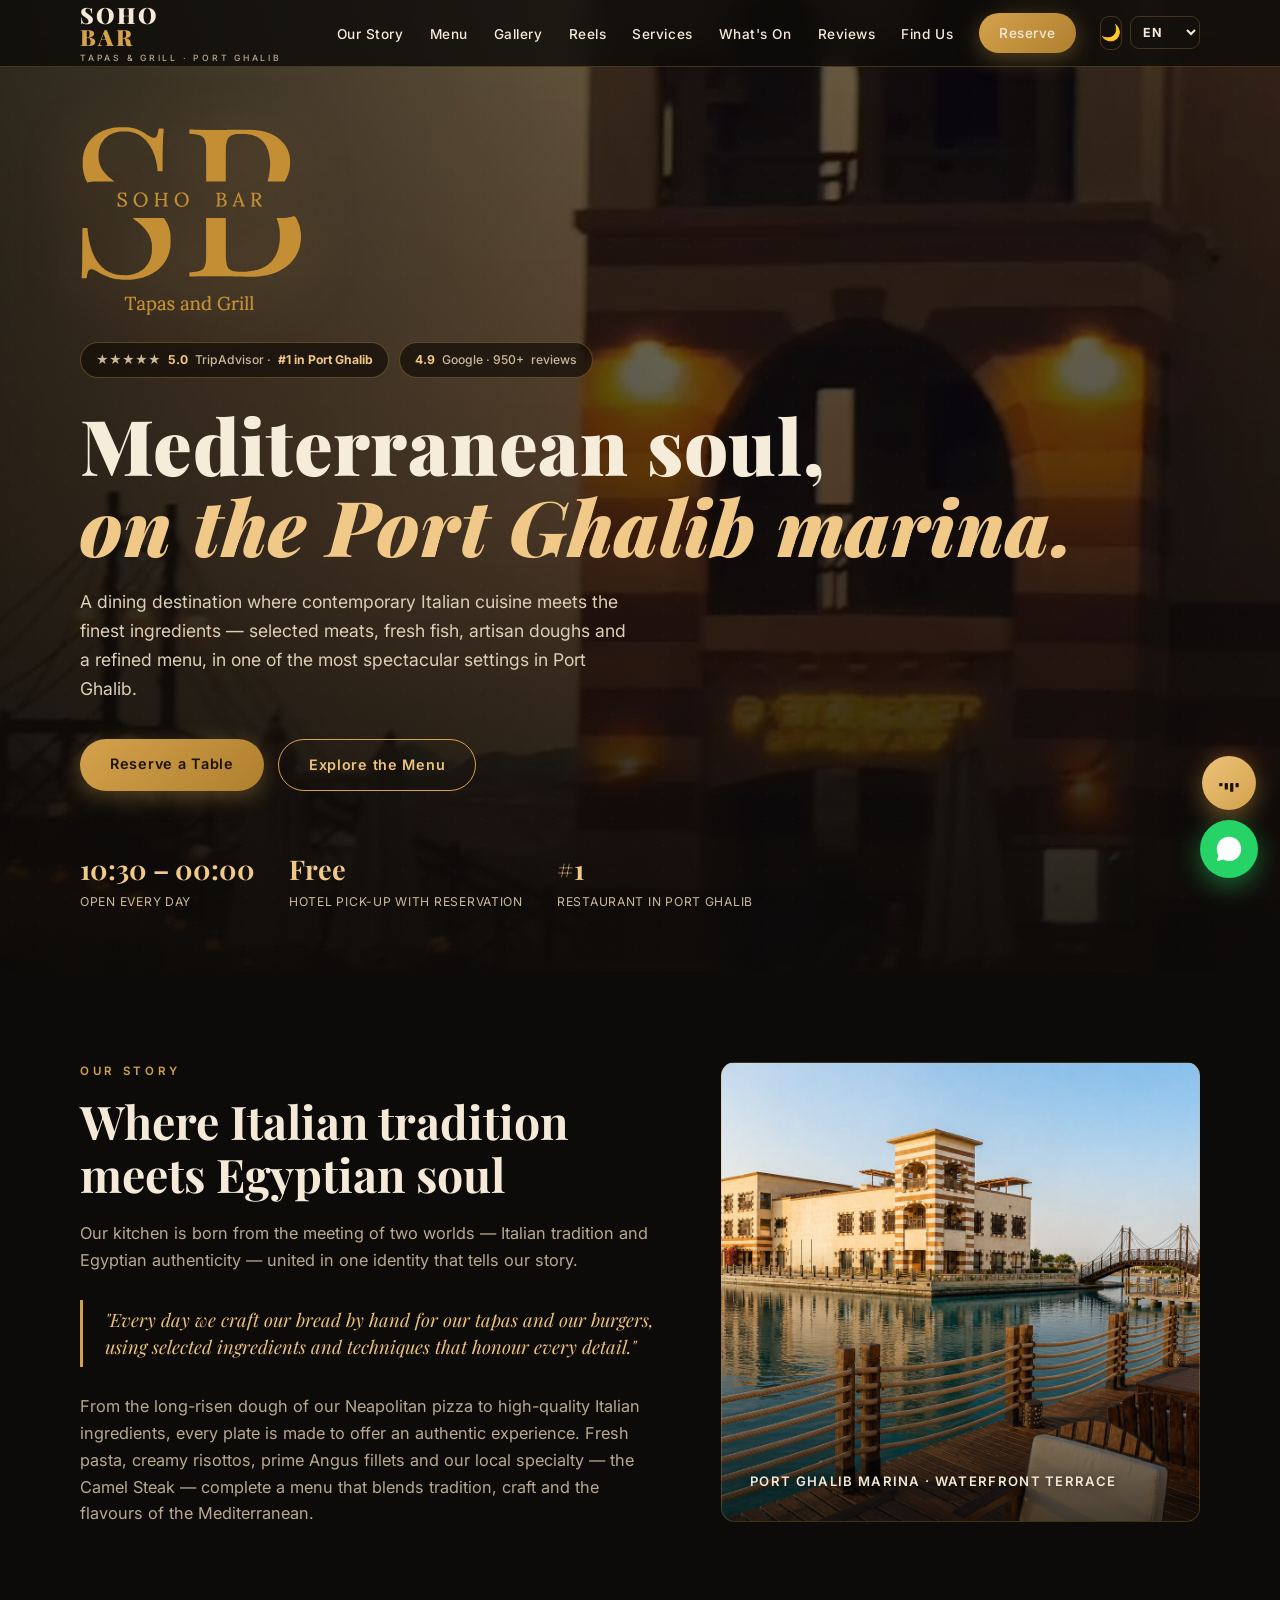
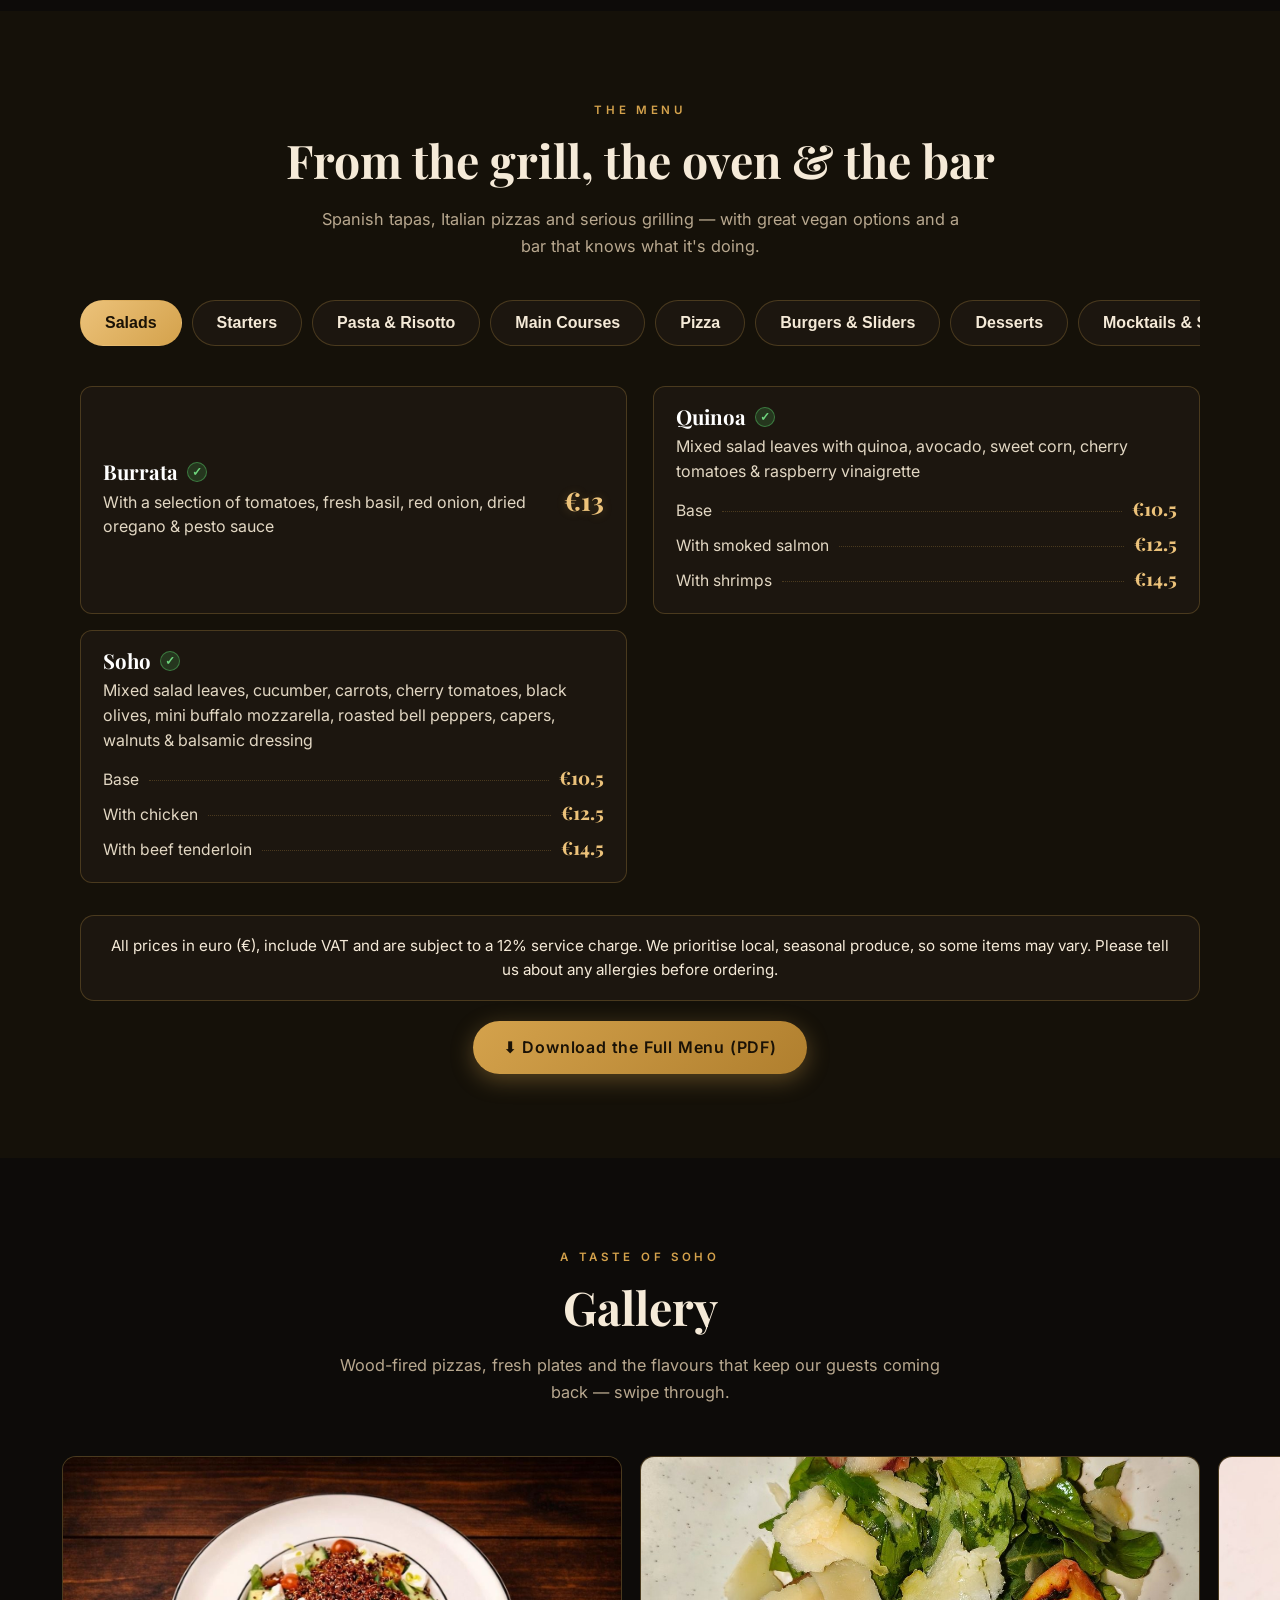
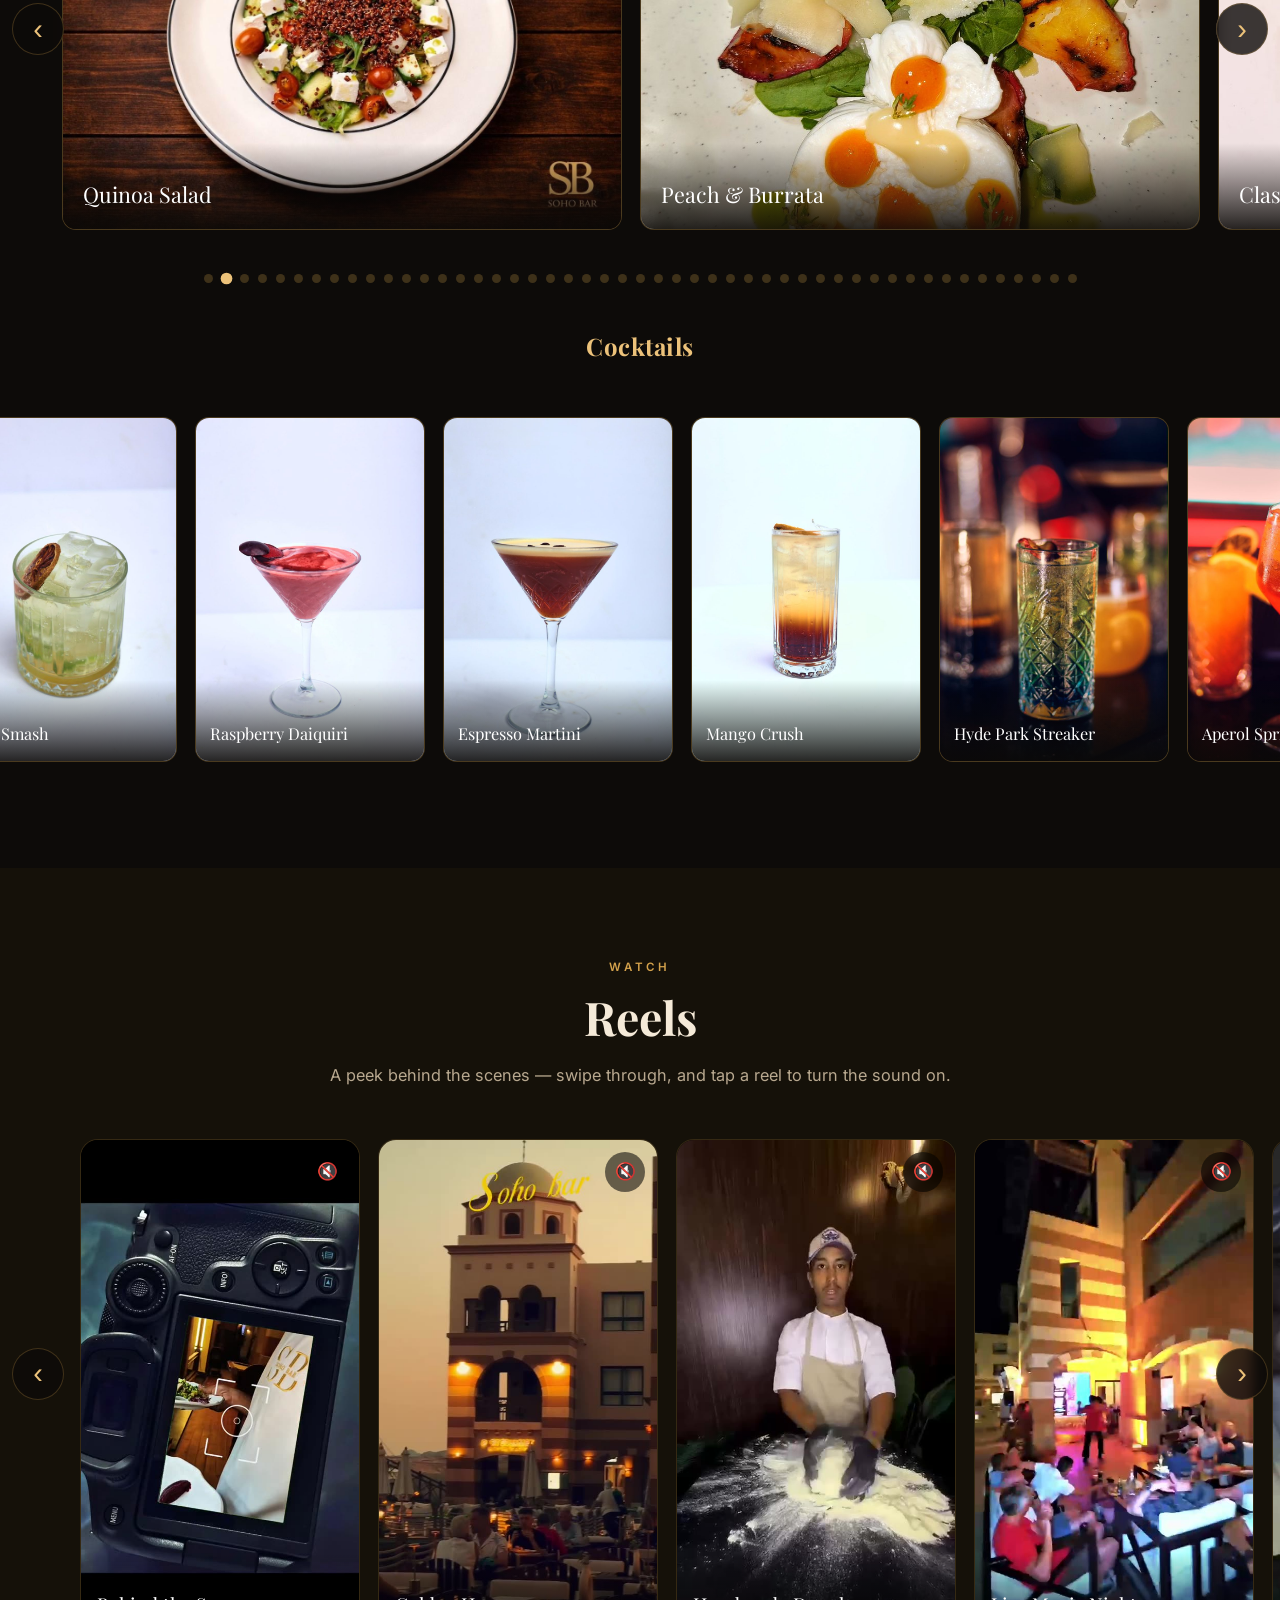
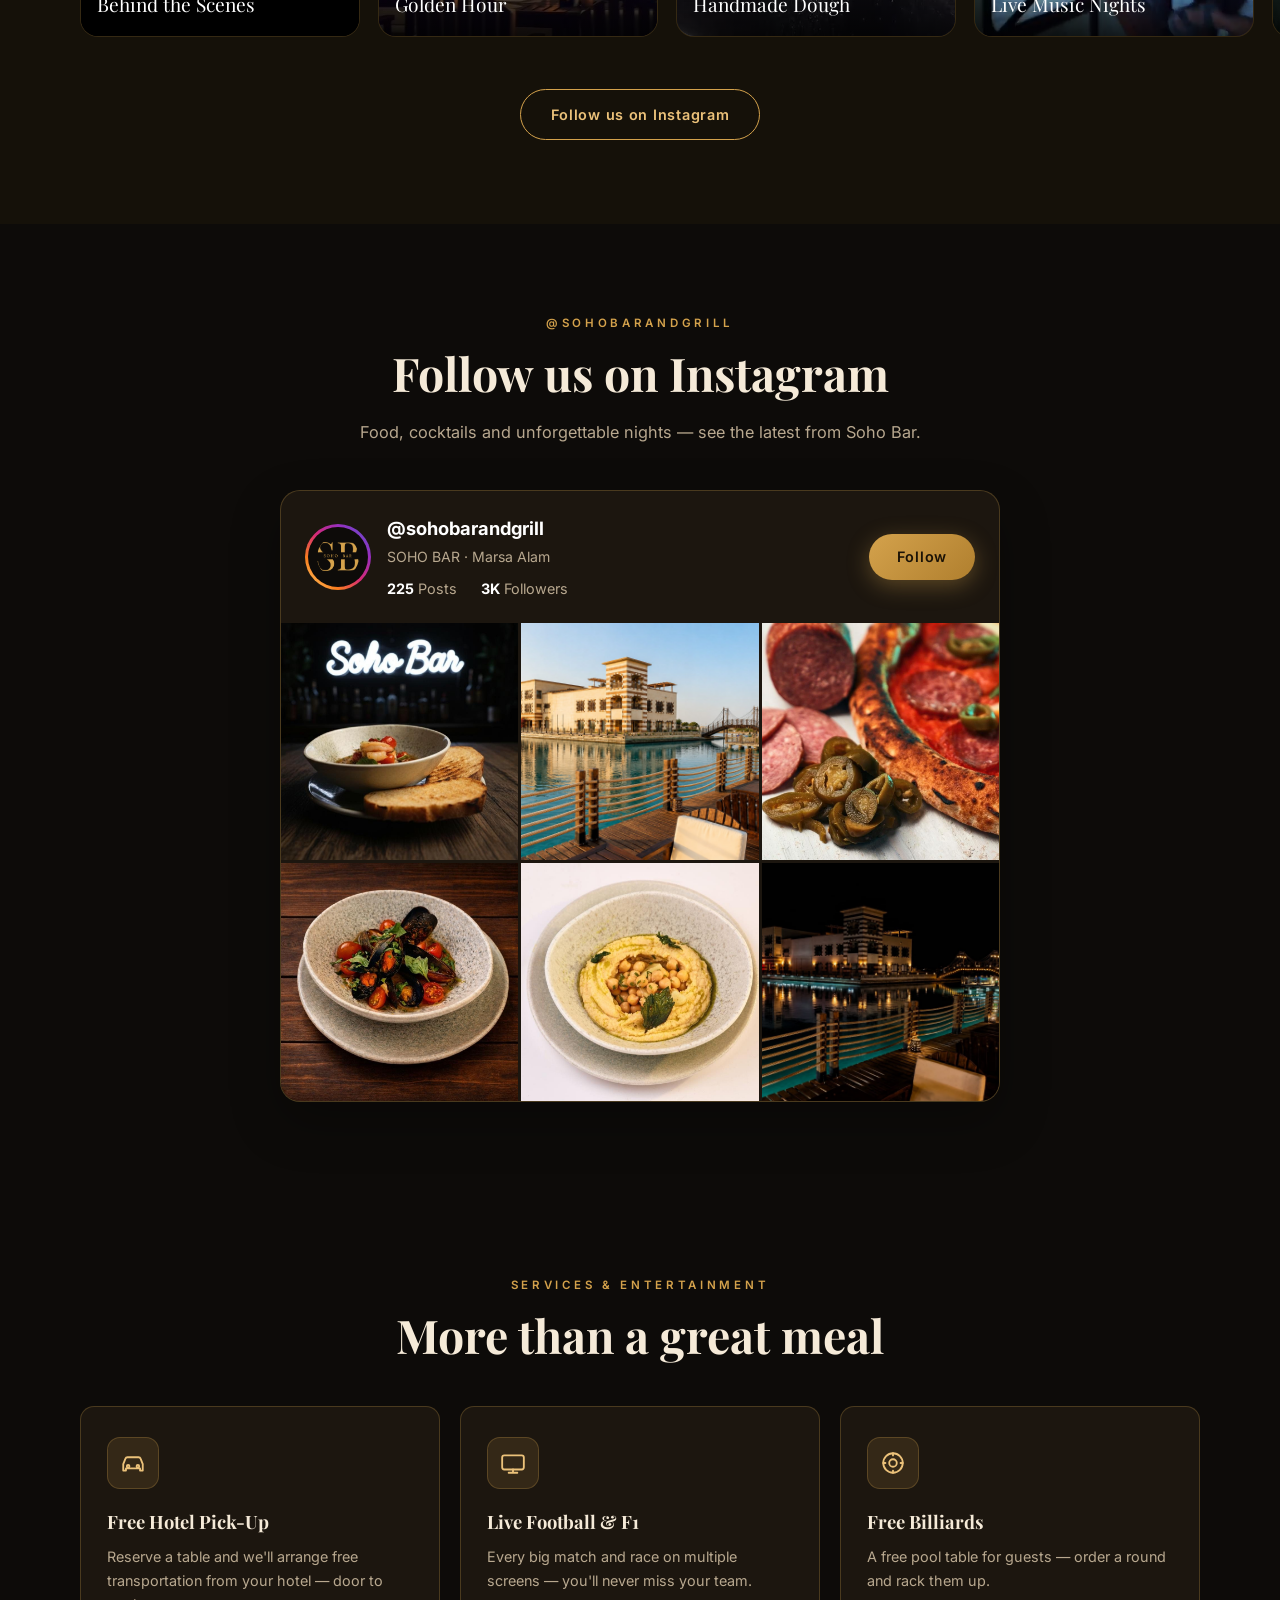
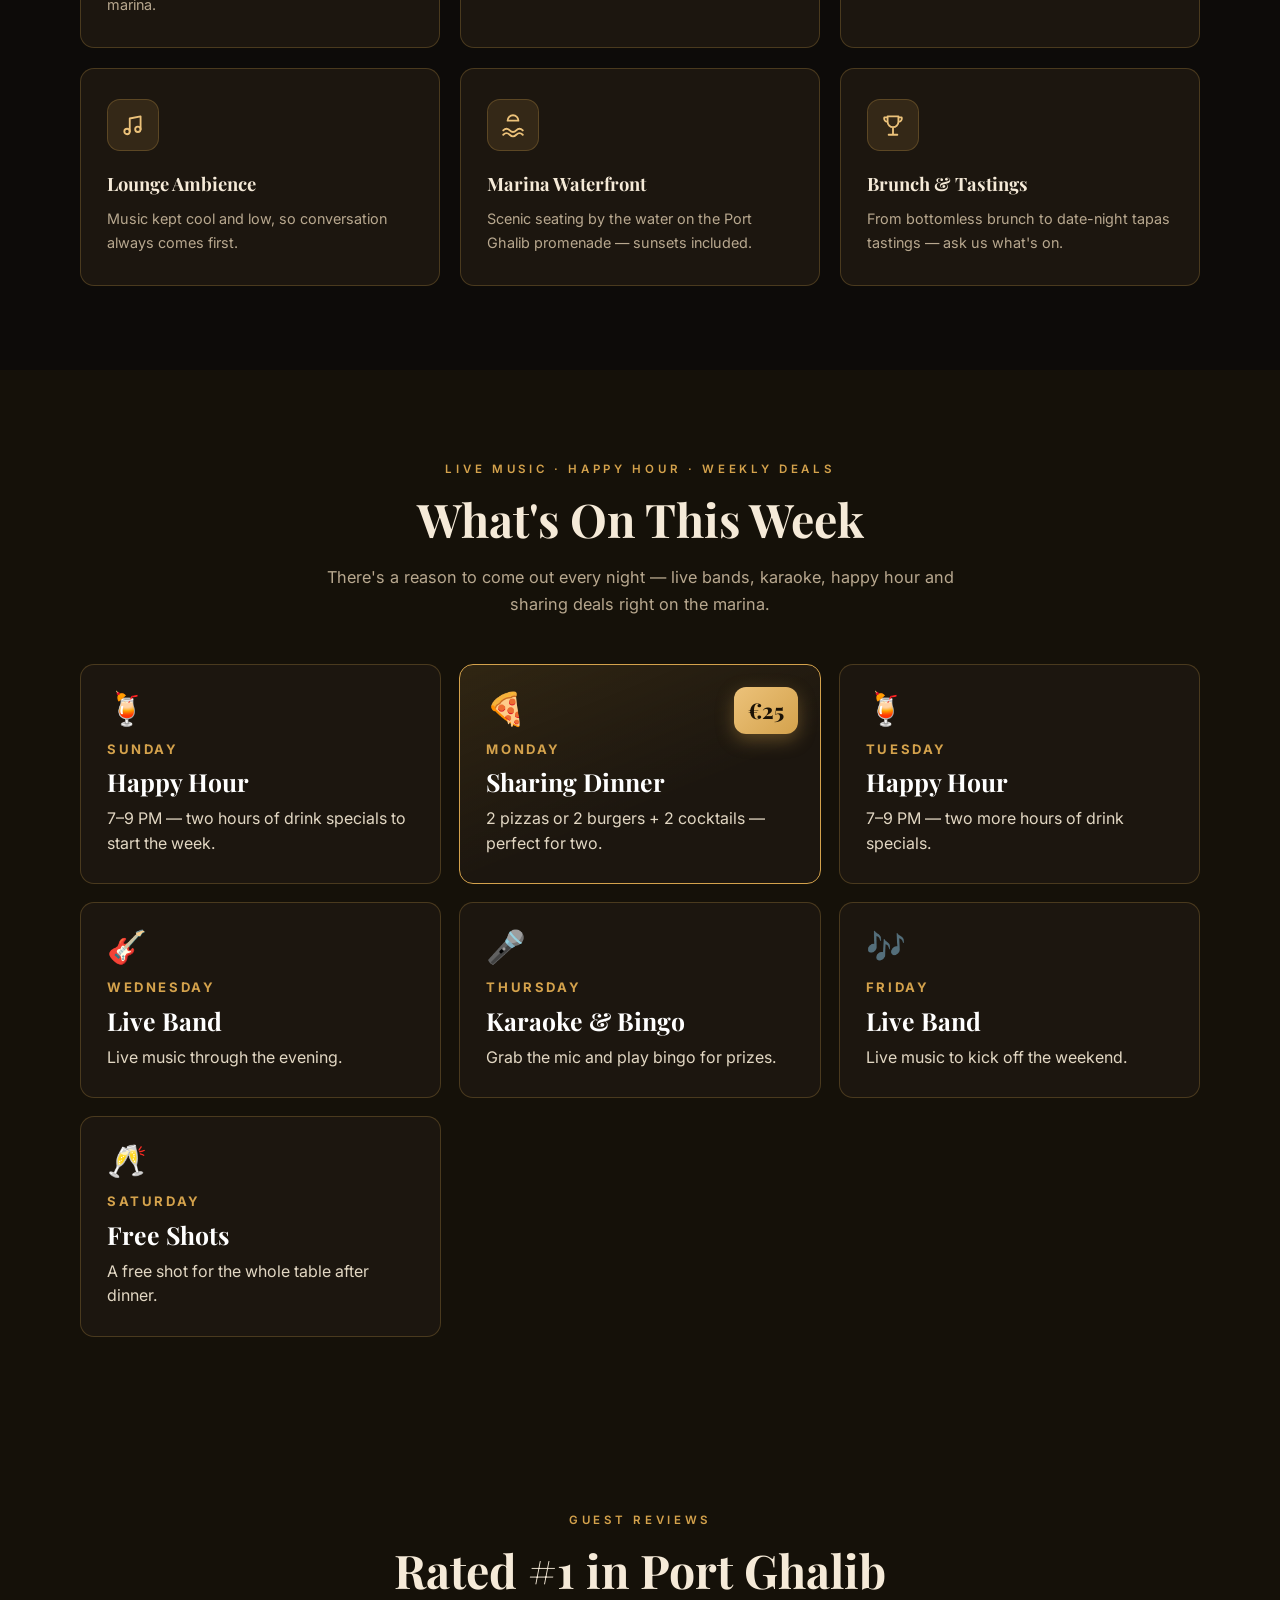
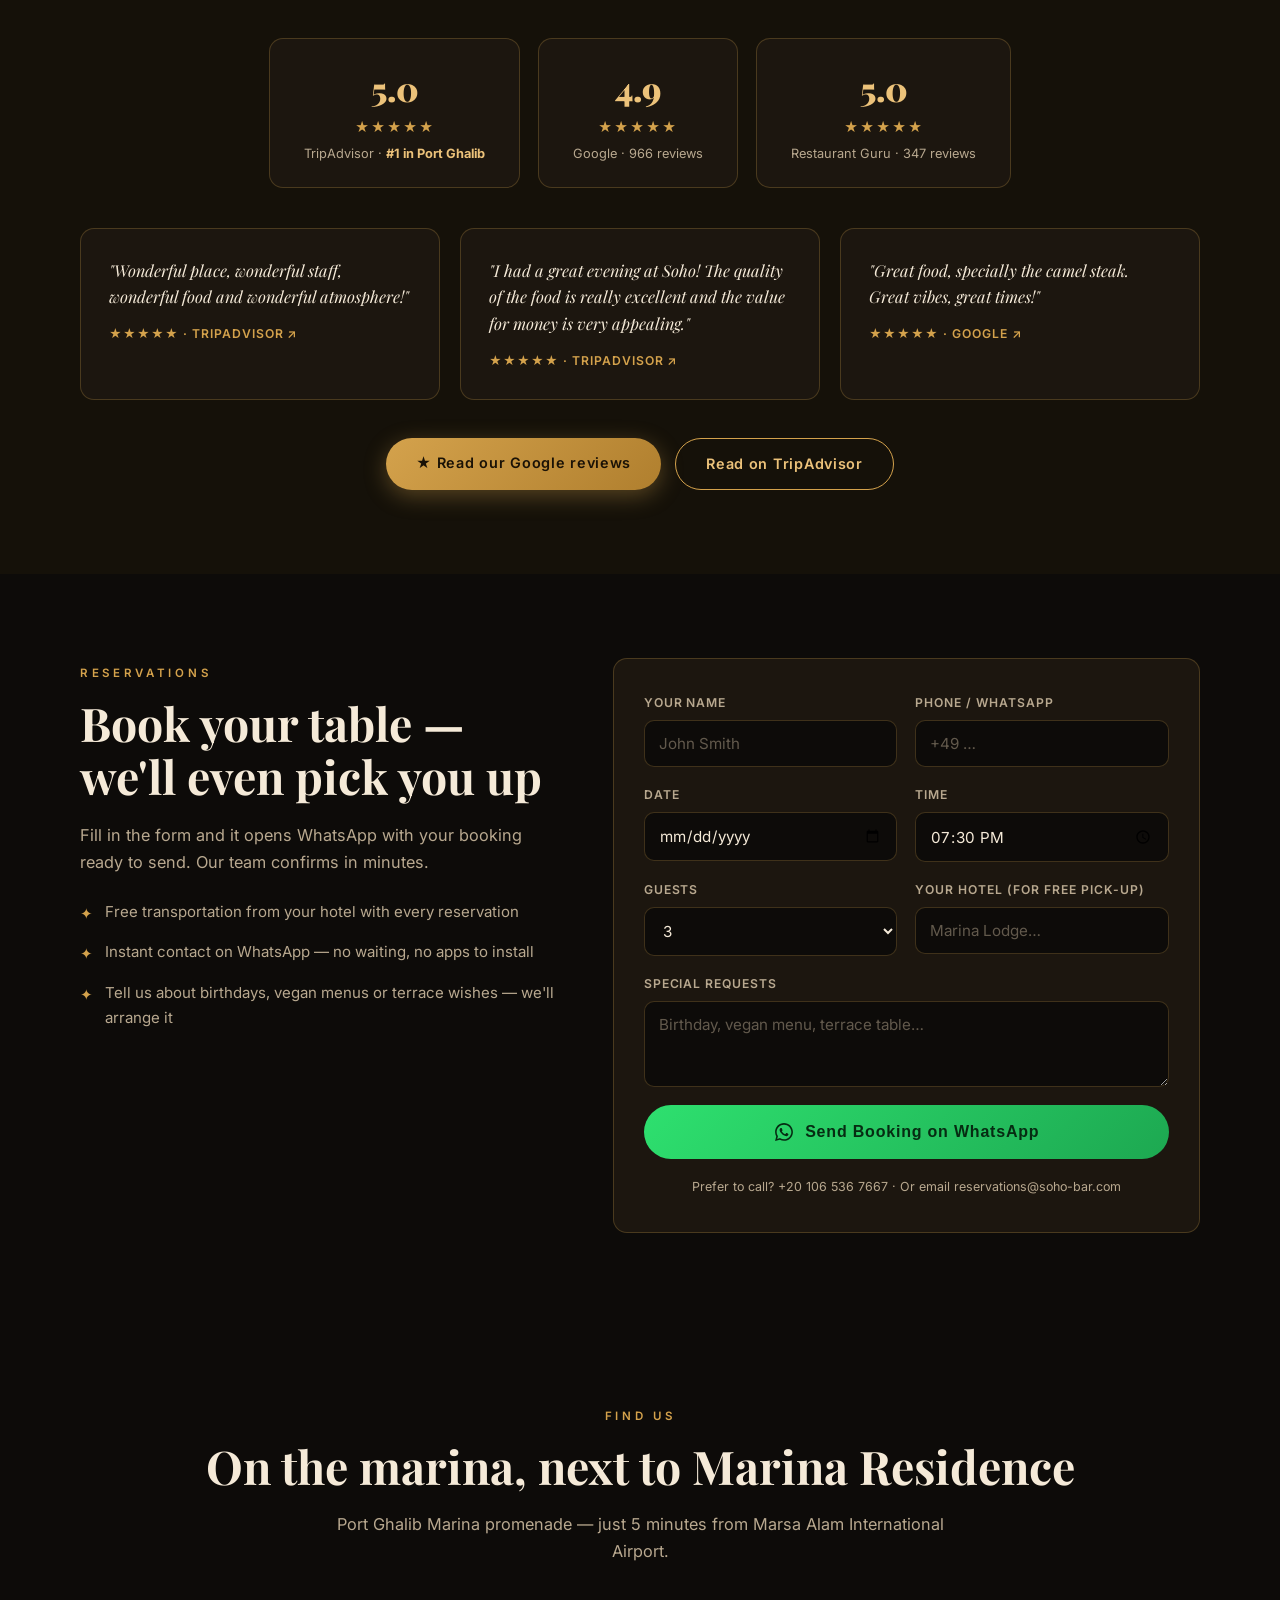
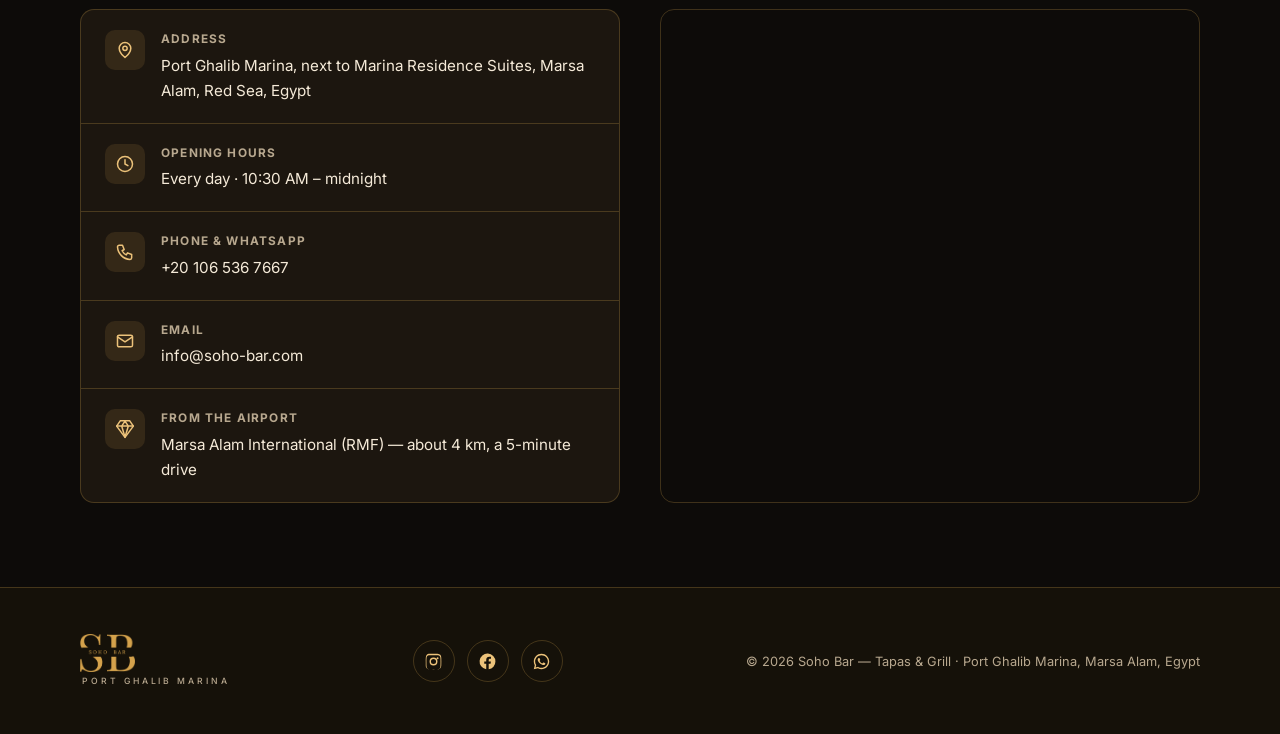
==== commit 049c3025: "Restore gallery and site texts; replace only the menu Per the client: only the menu should change. T" ====
--- a/soho-bar/index.html
+++ b/soho-bar/index.html
@@ -558,7 +558,7 @@
       <h2 class="section-title" data-i18n="story.title">Where Italian tradition meets Egyptian soul</h2>
       <p class="section-lead" data-i18n="story.lead1">Our kitchen is born from the meeting of two worlds — Italian tradition and Egyptian authenticity — united in one identity that tells our story.</p>
       <div class="story-quote" data-i18n="story.quote">"Every day we craft our bread by hand for our tapas and our burgers, using selected ingredients and techniques that honour every detail."</div>
-      <p class="section-lead" data-i18n="story.lead2">From the long-risen dough of our Neapolitan pizza to high-quality Italian ingredients, every plate is made to offer an authentic experience. Fresh pasta, creamy risottos, prime beef fillets and our local specialty — the Camel Steak — complete a menu that blends tradition, craft and the flavours of the Mediterranean.</p>
+      <p class="section-lead" data-i18n="story.lead2">From the long-risen dough of our Neapolitan pizza to high-quality Italian ingredients, every plate is made to offer an authentic experience. Fresh pasta, creamy risottos, prime Angus fillets and our local specialty — the Camel Steak — complete a menu that blends tradition, craft and the flavours of the Mediterranean.</p>
     </div>
     <div class="story-art"><span class="tag" data-i18n="story.art">Port Ghalib Marina · Waterfront Terrace</span></div>
   </div>
@@ -569,7 +569,7 @@
     <div class="center">
       <span class="kicker" data-i18n="menu.kicker">The Menu</span>
       <h2 class="section-title" data-i18n="menu.title">From the grill, the oven &amp; the bar</h2>
-      <p class="section-lead" data-i18n="menu.lead">Italian pasta &amp; risotto, pizza and serious grilling — with great vegan options and a bar that knows what it's doing.</p>
+      <p class="section-lead" data-i18n="menu.lead">Spanish tapas, Italian pizzas and serious grilling — with great vegan options and a bar that knows what it's doing.</p>
     </div>
     <div class="menu-tabs" id="menuTabs"></div>
     <div id="menuBody"></div>
@@ -590,25 +590,54 @@
     <button class="gal-nav prev" aria-label="Previous">‹</button>
     <div class="gallery" id="galleryTrack">
       <figure class="slide"><img src="g1.jpg" loading="lazy" alt="Quinoa salad"><figcaption>Quinoa Salad</figcaption></figure>
-      <figure class="slide"><img src="g58.jpg" loading="lazy" alt="Beef carpaccio with rocket and parmesan"><figcaption>Carpaccio</figcaption></figure>
-      <figure class="slide"><img src="g33.jpg" loading="lazy" alt="Pil-pil prawns with toasted bread"><figcaption>Pil-Pil</figcaption></figure>
-      <figure class="slide"><img src="g39.jpg" loading="lazy" alt="Tagliolini with truffle sauce"><figcaption>Tagliolini al Tartufo</figcaption></figure>
-      <figure class="slide"><img src="g44.jpg" loading="lazy" alt="Grilled camel steak"><figcaption>Grilled Camel Steak</figcaption></figure>
-      <figure class="slide"><img src="g45.jpg" loading="lazy" alt="Beef tenderloin fillet"><figcaption>Filetto di Manzo</figcaption></figure>
-      <figure class="slide"><img src="g37.jpg" loading="lazy" alt="Chicken Milanese with rocket and parmesan"><figcaption>Milanese (Chicken)</figcaption></figure>
-      <figure class="slide"><img src="g50.jpg" loading="lazy" alt="Veal Milanese"><figcaption>Milanese (Veal)</figcaption></figure>
+      <figure class="slide"><img src="g36.jpg" loading="lazy" alt="Grilled peach and burrata salad"><figcaption>Peach &amp; Burrata</figcaption></figure>
+      <figure class="slide"><img src="g38.jpg" loading="lazy" alt="Classic Caesar salad with grilled chicken"><figcaption>Classic Caesar Salad</figcaption></figure>
+      <figure class="slide"><img src="g57.jpg" loading="lazy" alt="Cobb salad"><figcaption>Cobb Salad</figcaption></figure>
+      <figure class="slide"><img src="g58.jpg" loading="lazy" alt="Beef carpaccio"><figcaption>Beef Carpaccio</figcaption></figure>
+      <figure class="slide"><img src="g2.jpg" loading="lazy" alt="Wood-fired pizza"><figcaption>Verdure Pizza</figcaption></figure>
+      <figure class="slide"><img src="g3.jpg" loading="lazy" alt="Diavola pizza"><figcaption>Diavola Pizza</figcaption></figure>
       <figure class="slide"><img src="g29.jpg" loading="lazy" alt="Margherita pizza"><figcaption>Margherita Pizza</figcaption></figure>
-      <figure class="slide"><img src="g51.jpg" loading="lazy" alt="Quattro formaggi pizza"><figcaption>Quattro Formaggi</figcaption></figure>
-      <figure class="slide"><img src="g3.jpg" loading="lazy" alt="Diavola pizza"><figcaption>Diavola Pizza</figcaption></figure>
-      <figure class="slide"><img src="g2.jpg" loading="lazy" alt="Vegetariana pizza"><figcaption>Vegetariana Pizza</figcaption></figure>
+      <figure class="slide"><img src="g30.jpg" loading="lazy" alt="Truffle and mushroom white pizza"><figcaption>Tartufa Pizza</figcaption></figure>
+      <figure class="slide"><img src="g35.jpg" loading="lazy" alt="Eggplant parmigiana pizza"><figcaption>Parmigiana Pizza</figcaption></figure>
       <figure class="slide"><img src="g52.jpg" loading="lazy" alt="Burrata pizza"><figcaption>Burrata Pizza</figcaption></figure>
-      <figure class="slide"><img src="g53.jpg" loading="lazy" alt="Seafood pizza"><figcaption>Seafood Pizza</figcaption></figure>
-      <figure class="slide"><img src="g30.jpg" loading="lazy" alt="Tartufo pizza"><figcaption>Tartufo Pizza</figcaption></figure>
-      <figure class="slide"><img src="g54.jpg" loading="lazy" alt="Panuozzo with smoked salmon"><figcaption>Panuozzo Salmon</figcaption></figure>
-      <figure class="slide"><img src="g40.jpg" loading="lazy" alt="Soho signature burger"><figcaption>Soho Signature Burger</figcaption></figure>
-      <figure class="slide"><img src="g64.jpg" loading="lazy" alt="Basque cheesecake"><figcaption>Basque Cheesecake</figcaption></figure>
-      <figure class="slide"><img src="g65.jpg" loading="lazy" alt="Chocolate soufflé with ice cream"><figcaption>Chocolate Soufflé</figcaption></figure>
-      <figure class="slide"><img src="g66.jpg" loading="lazy" alt="Ice cream scoops with wafer"><figcaption>Selection of 3 Ice Creams</figcaption></figure>
+      <figure class="slide"><img src="g51.jpg" loading="lazy" alt="Quattro formaggio pizza"><figcaption>Quattro Formaggio</figcaption></figure>
+      <figure class="slide"><img src="g53.jpg" loading="lazy" alt="Frutti di mare seafood pizza"><figcaption>Frutti di Mare</figcaption></figure>
+      <figure class="slide"><img src="g54.jpg" loading="lazy" alt="Pannuozzo al salmone"><figcaption>Pannuozzo al Salmone</figcaption></figure>
+      <figure class="slide"><img src="g5.jpg" loading="lazy" alt="Grilled chicken wings"><figcaption>Chicken Wings</figcaption></figure>
+      <figure class="slide"><img src="g7.jpg" loading="lazy" alt="Tapas sharing board"><figcaption>SoHo Mix Tapas</figcaption></figure>
+      <figure class="slide"><img src="g10.jpg" loading="lazy" alt="Fried calamari with tzatziki"><figcaption>Calamares Fritos</figcaption></figure>
+      <figure class="slide"><img src="g41.jpg" loading="lazy" alt="Patatas bravas"><figcaption>Patatas Bravas</figcaption></figure>
+      <figure class="slide"><img src="g59.jpg" loading="lazy" alt="Garlic cheese bread"><figcaption>Pan de Ajo y Queso</figcaption></figure>
+      <figure class="slide"><img src="g60.jpg" loading="lazy" alt="Trio of bruschetta"><figcaption>Trio Bruschetta</figcaption></figure>
+      <figure class="slide"><img src="g62.jpg" loading="lazy" alt="Beef nachos supreme"><figcaption>Beef Nachos Supreme</figcaption></figure>
+      <figure class="slide"><img src="g63.jpg" loading="lazy" alt="Fried cheese balls"><figcaption>Cheese Balls</figcaption></figure>
+      <figure class="slide"><img src="g61.jpg" loading="lazy" alt="French fries"><figcaption>French Fries</figcaption></figure>
+      <figure class="slide"><img src="g11.jpg" loading="lazy" alt="Hummus"><figcaption>Hummus</figcaption></figure>
+      <figure class="slide"><img src="g12.jpg" loading="lazy" alt="Creamy dip"><figcaption>Tzatziki</figcaption></figure>
+      <figure class="slide"><img src="g13.jpg" loading="lazy" alt="Tomato bruschetta"><figcaption>Bruschetta</figcaption></figure>
+      <figure class="slide"><img src="g14.jpg" loading="lazy" alt="Fresh mussels"><figcaption>Mejillones a la Marinera</figcaption></figure>
+      <figure class="slide"><img src="g28.jpg" loading="lazy" alt="Tagliatelle with prawns and zucchini"><figcaption>Tagliatelle con Gamberi e Zucchine</figcaption></figure>
+      <figure class="slide"><img src="g31.jpg" loading="lazy" alt="Linguine with tomato and burrata"><figcaption>Linguine Tomate Burrata</figcaption></figure>
+      <figure class="slide"><img src="g32.jpg" loading="lazy" alt="Spaghetti with lobster"><figcaption>Spaghetti all'Aragosta</figcaption></figure>
+      <figure class="slide"><img src="g34.jpg" loading="lazy" alt="Truffle risotto with mushrooms and parmesan"><figcaption>Risotto al Tartufo</figcaption></figure>
+      <figure class="slide"><img src="g39.jpg" loading="lazy" alt="Truffle cream spaghetti"><figcaption>Spaghetti al Tartufo</figcaption></figure>
+      <figure class="slide"><img src="g44.jpg" loading="lazy" alt="Egyptian camel steak"><figcaption>Egyptian Camel Steak</figcaption></figure>
+      <figure class="slide"><img src="g42.jpg" loading="lazy" alt="Young Angus ribeye steak"><figcaption>Young Angus Ribeye Steak</figcaption></figure>
+      <figure class="slide"><img src="g45.jpg" loading="lazy" alt="Young Angus beef fillet"><figcaption>Young Angus Beef Fillet</figcaption></figure>
+      <figure class="slide"><img src="g46.jpg" loading="lazy" alt="Young Angus sirloin steak"><figcaption>Young Angus Sirloin Steak</figcaption></figure>
+      <figure class="slide"><img src="g47.jpg" loading="lazy" alt="Grilled salmon teriyaki"><figcaption>Grilled Salmon Teriyaki</figcaption></figure>
+      <figure class="slide"><img src="g48.jpg" loading="lazy" alt="Roasted shrimp"><figcaption>Roasted Shrimp</figcaption></figure>
+      <figure class="slide"><img src="g49.jpg" loading="lazy" alt="Creamy thyme pan-seared chicken"><figcaption>Creamy Thyme Pan-Seared Chicken</figcaption></figure>
+      <figure class="slide"><img src="g50.jpg" loading="lazy" alt="Escalope Milanese"><figcaption>Escalope Milanese</figcaption></figure>
+      <figure class="slide"><img src="g37.jpg" loading="lazy" alt="Chicken Milanese with rocket and parmesan"><figcaption>Chicken Milanese</figcaption></figure>
+      <figure class="slide"><img src="g40.jpg" loading="lazy" alt="Classic beef burger with fries"><figcaption>Classic Beef Burger</figcaption></figure>
+      <figure class="slide"><img src="g43.jpg" loading="lazy" alt="Mushroom Swiss burger on the terrace"><figcaption>Mushroom Swiss Burger</figcaption></figure>
+      <figure class="slide"><img src="g55.jpg" loading="lazy" alt="BBQ burger"><figcaption>BBQ Burger</figcaption></figure>
+      <figure class="slide"><img src="g56.jpg" loading="lazy" alt="Veggie Delight sandwich"><figcaption>Veggie Delight</figcaption></figure>
+      <figure class="slide"><img src="g33.jpg" loading="lazy" alt="Gambas al ajillo with toasted bread"><figcaption>Gambas al Ajillo</figcaption></figure>
+      <figure class="slide"><img src="g64.jpg" loading="lazy" alt="Cheesecake with berries"><figcaption>Cheesecake</figcaption></figure>
+      <figure class="slide"><img src="g65.jpg" loading="lazy" alt="Warm chocolate fondant with ice cream"><figcaption>Warm Chocolate Fondant</figcaption></figure>
+      <figure class="slide"><img src="g66.jpg" loading="lazy" alt="Ice cream scoops with wafer"><figcaption>Ice Cream</figcaption></figure>
     </div>
     <button class="gal-nav next" aria-label="Next">›</button>
   </div>
@@ -1170,11 +1199,11 @@
     "story.kicker":"Unsere Story","story.title":"Wo italienische Tradition auf ägyptische Seele trifft",
     "story.lead1":"Unsere Küche entsteht aus der Begegnung zweier Welten — italienischer Tradition und ägyptischer Authentizität — vereint in einer einzigartigen Identität, die unsere Geschichte erzählt.",
     "story.quote":"„Jeden Tag backen wir unser Brot von Hand für unsere Tapas und Burger — mit ausgewählten Zutaten und Techniken, die jedes Detail zur Geltung bringen.“",
-    "story.lead2":"Vom langgeführten Teig unserer neapolitanischen Pizza bis zu hochwertigen italienischen Zutaten ist jedes Gericht auf ein authentisches Erlebnis ausgelegt. Frische Pasta, cremige Risottos, edle Rinderfilets und unsere lokale Spezialität — das Kamelsteak — vervollständigen eine Karte, die Tradition, Handwerk und die Aromen des Mittelmeers vereint.",
+    "story.lead2":"Vom langgeführten Teig unserer neapolitanischen Pizza bis zu hochwertigen italienischen Zutaten ist jedes Gericht auf ein authentisches Erlebnis ausgelegt. Frische Pasta, cremige Risottos, edle Angus-Filets und unsere lokale Spezialität — das Kamelsteak — vervollständigen eine Karte, die Tradition, Handwerk und die Aromen des Mittelmeers vereint.",
     "story.art":"Port Ghalib Marina · Terrasse am Wasser",
     "menu.dl":"⬇  Ganze Speisekarte herunterladen (PDF)",
     "menu.kicker":"Die Karte","menu.title":"Vom Grill, aus dem Ofen & von der Bar",
-    "menu.lead":"Italienische Pasta & Risotto, Pizza und ernsthaftes Grillen — mit tollen veganen Optionen und einer Bar, die ihr Handwerk versteht.",
+    "menu.lead":"Italienische Pasta und Pizza, spanische Tapas und ernsthaftes Grillen — mit tollen veganen Optionen und einer Bar, die ihr Handwerk versteht.",
     "menu.t1":"Vom Grill","menu.t2":"Tapas","menu.t3":"Italienische Pizza","menu.t4":"Vegan","menu.t5":"Bar & Cocktails","menu.t6":"Pasta & Risotto",
     "menu.sig":"Spezialität","menu.fav":"Gästeliebling","menu.it":"Italienisch",
     "menu.g1":"Kamelsteak","menu.g1d":"Unsere berühmte lokale Spezialität — zart, mager und unvergesslich. Dafür reisen Gäste an.",
@@ -1245,11 +1274,11 @@
     "story.kicker":"La nostra storia","story.title":"Dove la tradizione italiana incontra l'anima egiziana",
     "story.lead1":"La nostra cucina nasce dall'incontro di due mondi: la tradizione italiana e l'autenticità egiziana, unite in un'identità unica che racconta la nostra storia.",
     "story.quote":"«Ogni giorno prepariamo artigianalmente il pane per le nostre tapas e i nostri hamburger, utilizzando ingredienti selezionati e tecniche che valorizzano ogni dettaglio.»",
-    "story.lead2":"Dall'impasto a lunga lievitazione della nostra pizza napoletana agli ingredienti italiani di alta qualità, ogni piatto è pensato per offrire un'esperienza autentica. Pasta fresca, risotti cremosi, pregiati filetti di manzo e la nostra specialità locale, la Camel Steak, completano un menu che unisce tradizione, ricerca e sapori del Mediterraneo.",
+    "story.lead2":"Dall'impasto a lunga lievitazione della nostra pizza napoletana agli ingredienti italiani di alta qualità, ogni piatto è pensato per offrire un'esperienza autentica. Pasta fresca, risotti cremosi, pregiati filetti di Angus e la nostra specialità locale, la Camel Steak, completano un menu che unisce tradizione, ricerca e sapori del Mediterraneo.",
     "story.art":"Marina di Port Ghalib · Terrazza sull'acqua",
     "menu.dl":"⬇  Scarica il menù completo (PDF)",
     "menu.kicker":"Il menù","menu.title":"Dalla griglia, dal forno e dal bar",
-    "menu.lead":"Pasta e risotti italiani, pizza e vere grigliate — con ottime opzioni vegane e un bar che sa il fatto suo.",
+    "menu.lead":"Pasta e pizza italiane, tapas spagnole e vere grigliate — con ottime opzioni vegane e un bar che sa il fatto suo.",
     "menu.t1":"Dalla griglia","menu.t2":"Tapas","menu.t3":"Pizza italiana","menu.t4":"Vegano","menu.t5":"Bar & Cocktail","menu.t6":"Pasta & Risotto",
     "menu.sig":"Specialità","menu.fav":"Preferito dagli ospiti","menu.it":"Italiano",
     "menu.g1":"Camel Steak","menu.g1d":"La nostra celebre specialità locale — tenera, magra e indimenticabile. Il piatto per cui gli ospiti arrivano fin qui.",
@@ -1320,10 +1349,10 @@
     "story.kicker":"Nasza historia","story.title":"Gdzie włoska tradycja spotyka egipską duszę",
     "story.lead1":"Nasza kuchnia rodzi się ze spotkania dwóch światów — włoskiej tradycji i egipskiej autentyczności — połączonych w jednej tożsamości, która opowiada naszą historię.",
     "story.quote":"„Każdego dnia własnoręcznie wypiekamy chleb do naszych tapas i burgerów, używając wyselekcjonowanych składników i technik, które podkreślają każdy detal.”",
-    "story.lead2":"Od długo wyrastającego ciasta naszej neapolitańskiej pizzy po wysokiej jakości włoskie składniki — każde danie ma zapewnić autentyczne doznania. Świeży makaron, kremowe risotto, wyśmienite polędwice wołowe i nasza lokalna specjalność — Camel Steak — dopełniają menu łączące tradycję, dbałość i smaki Morza Śródziemnego.",
+    "story.lead2":"Od długo wyrastającego ciasta naszej neapolitańskiej pizzy po wysokiej jakości włoskie składniki — każde danie ma zapewnić autentyczne doznania. Świeży makaron, kremowe risotto, wyśmienite polędwice Angus i nasza lokalna specjalność — Camel Steak — dopełniają menu łączące tradycję, dbałość i smaki Morza Śródziemnego.",
     "story.art":"Marina Port Ghalib · Taras nad wodą",
     "menu.dl":"⬇  Pobierz pełne menu (PDF)","menu.kicker":"Menu","menu.title":"Z grilla, z pieca i z baru",
-    "menu.lead":"Włoski makaron i risotto, pizza i prawdziwe grillowanie — z doskonałymi opcjami wegańskimi i barem, który zna się na rzeczy.",
+    "menu.lead":"Włoski makaron i pizza, hiszpańskie tapas i prawdziwe grillowanie — z doskonałymi opcjami wegańskimi i barem, który zna się na rzeczy.",
     "sv.kicker":"Usługi i rozrywka","sv.title":"Więcej niż świetny posiłek",
     "sv.c1":"Darmowy odbiór z hotelu","sv.c1d":"Zarezerwuj stolik, a zorganizujemy darmowy transport z Twojego hotelu — od drzwi po marinę.",
     "sv.c2":"Piłka i F1 na żywo","sv.c2d":"Każdy ważny mecz i wyścig na wielu ekranach — nie przegapisz swojej drużyny.",
@@ -1376,10 +1405,10 @@
     "story.kicker":"Náš příběh","story.title":"Kde se italská tradice potkává s egyptskou duší",
     "story.lead1":"Naše kuchyně se rodí ze setkání dvou světů — italské tradice a egyptské autenticity — spojených v jedinečné identitě, která vypráví náš příběh.",
     "story.quote":"„Každý den ručně pečeme chléb pro naše tapas a burgery, s vybranými surovinami a postupy, které vyzdvihnou každý detail.”",
-    "story.lead2":"Od dlouho kynutého těsta naší neapolské pizzy až po kvalitní italské suroviny — každý pokrm nabízí autentický zážitek. Čerstvé těstoviny, krémová rizota, prvotřídní hovězí steaky a naše místní specialita — Camel Steak — dotvářejí menu spojující tradici, péči a chutě Středomoří.",
+    "story.lead2":"Od dlouho kynutého těsta naší neapolské pizzy až po kvalitní italské suroviny — každý pokrm nabízí autentický zážitek. Čerstvé těstoviny, krémová rizota, prvotřídní steaky Angus a naše místní specialita — Camel Steak — dotvářejí menu spojující tradici, péči a chutě Středomoří.",
     "story.art":"Marina Port Ghalib · Terasa u vody",
     "menu.dl":"⬇  Stáhnout kompletní menu (PDF)","menu.kicker":"Menu","menu.title":"Z grilu, z pece a z baru",
-    "menu.lead":"Italské těstoviny a rizota, pizza a poctivé grilování — se skvělými veganskými volbami a barem, který svému řemeslu rozumí.",
+    "menu.lead":"Italské těstoviny a pizza, španělské tapas a poctivé grilování — se skvělými veganskými volbami a barem, který svému řemeslu rozumí.",
     "sv.kicker":"Služby a zábava","sv.title":"Víc než skvělé jídlo",
     "sv.c1":"Odvoz z hotelu zdarma","sv.c1d":"Zarezervujte stůl a zajistíme bezplatný odvoz z vašeho hotelu — od dveří až k marině.",
     "sv.c2":"Fotbal a F1 živě","sv.c2d":"Každý velký zápas i závod na více obrazovkách — o svůj tým nikdy nepřijdete.",
@@ -1432,10 +1461,10 @@
     "story.kicker":"Ons verhaal","story.title":"Waar Italiaanse traditie de Egyptische ziel ontmoet",
     "story.lead1":"Onze keuken ontstaat uit de ontmoeting van twee werelden — Italiaanse traditie en Egyptische authenticiteit — verenigd in één identiteit die ons verhaal vertelt.",
     "story.quote":"„Elke dag bakken we ons brood met de hand voor onze tapas en burgers, met geselecteerde ingrediënten en technieken die elk detail tot hun recht laten komen.”",
-    "story.lead2":"Van het langgerezen deeg van onze Napolitaanse pizza tot hoogwaardige Italiaanse ingrediënten — elk gerecht biedt een authentieke ervaring. Verse pasta, romige risotto's, eersteklas runderfilets en onze lokale specialiteit — de Camel Steak — maken een menu compleet dat traditie, vakmanschap en de smaken van de Middellandse Zee verenigt.",
+    "story.lead2":"Van het langgerezen deeg van onze Napolitaanse pizza tot hoogwaardige Italiaanse ingrediënten — elk gerecht biedt een authentieke ervaring. Verse pasta, romige risotto's, eersteklas Angus-filets en onze lokale specialiteit — de Camel Steak — maken een menu compleet dat traditie, vakmanschap en de smaken van de Middellandse Zee verenigt.",
     "story.art":"Port Ghalib Marina · Terras aan het water",
     "menu.dl":"⬇  Download het volledige menu (PDF)","menu.kicker":"Het menu","menu.title":"Van de grill, de oven en de bar",
-    "menu.lead":"Italiaanse pasta en risotto, pizza en echt grillwerk — met heerlijke veganistische opties en een bar die zijn vak verstaat.",
+    "menu.lead":"Italiaanse pasta en pizza, Spaanse tapas en echt grillwerk — met heerlijke veganistische opties en een bar die zijn vak verstaat.",
     "sv.kicker":"Diensten & entertainment","sv.title":"Meer dan een geweldige maaltijd",
     "sv.c1":"Gratis ophalen bij hotel","sv.c1d":"Reserveer een tafel en wij regelen gratis vervoer vanaf je hotel — van deur tot jachthaven.",
     "sv.c2":"Live voetbal & F1","sv.c2d":"Elke grote wedstrijd en race op meerdere schermen — je mist je team nooit.",
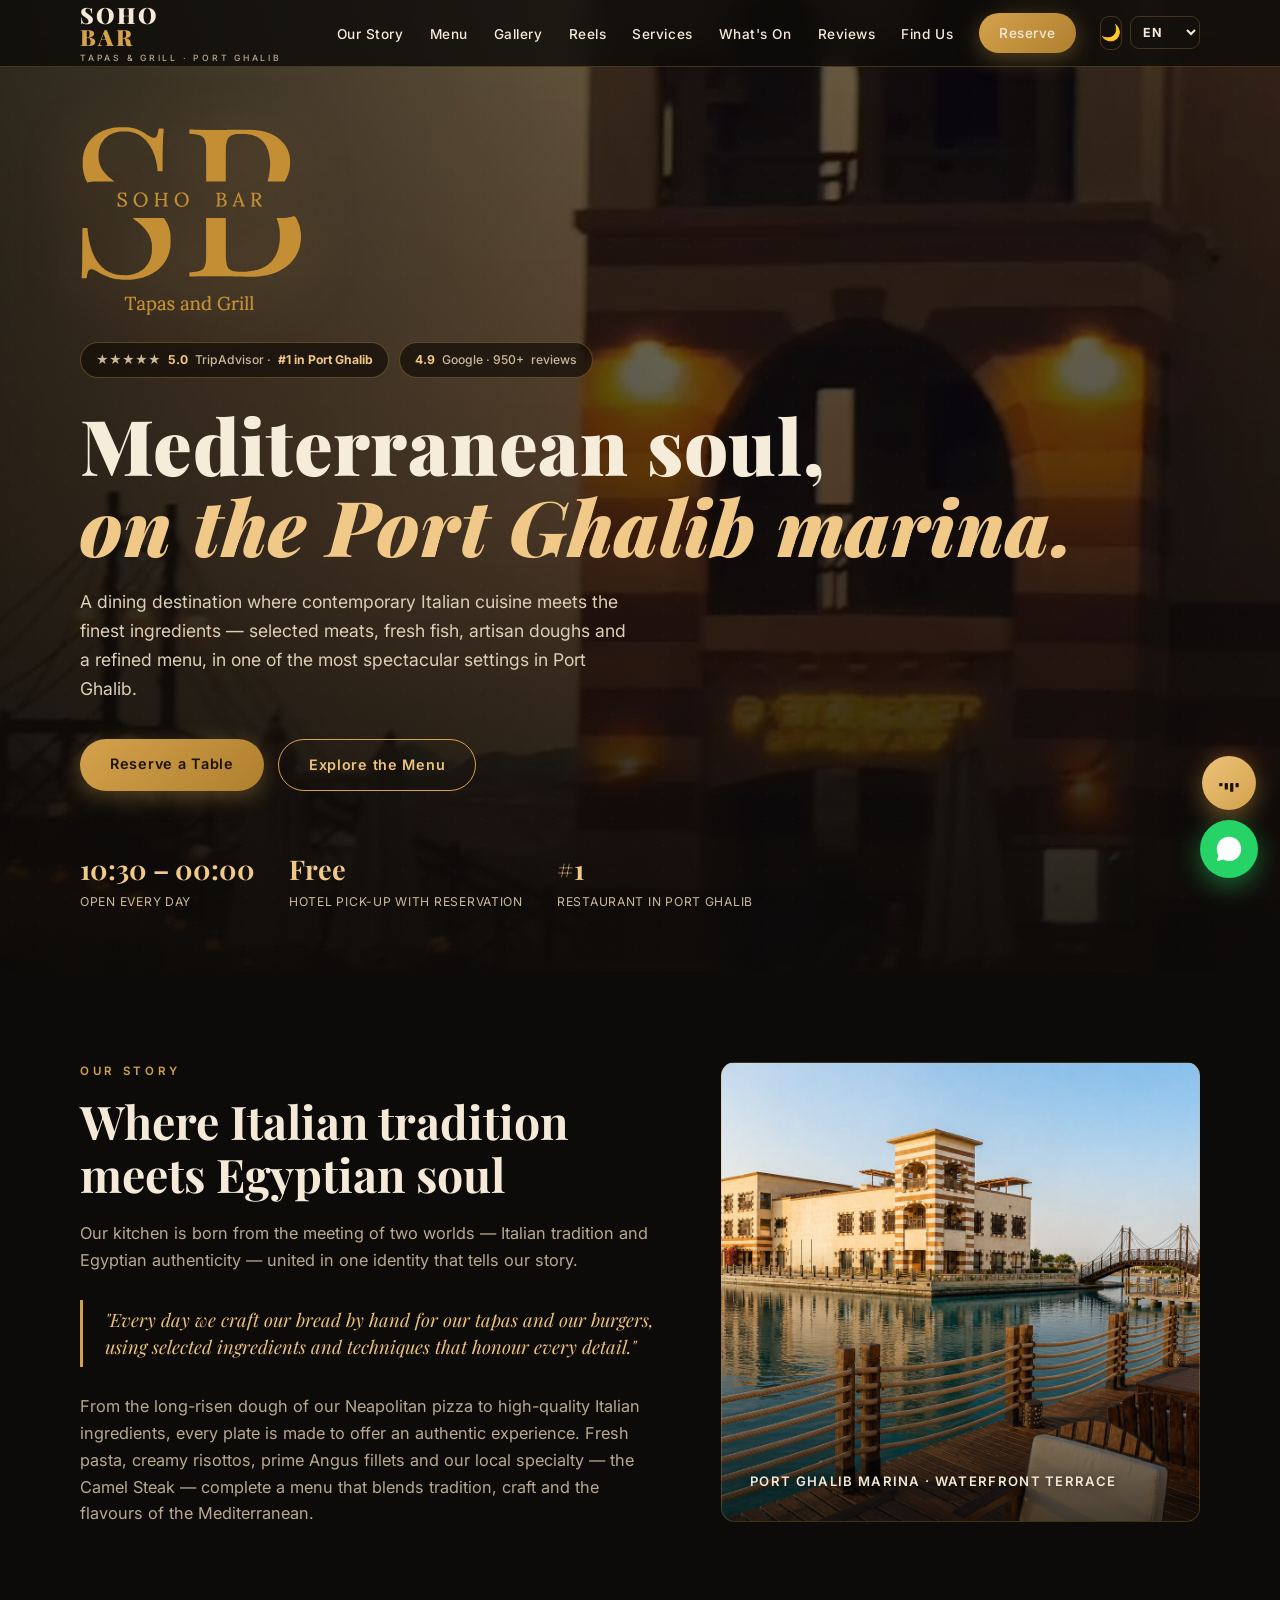
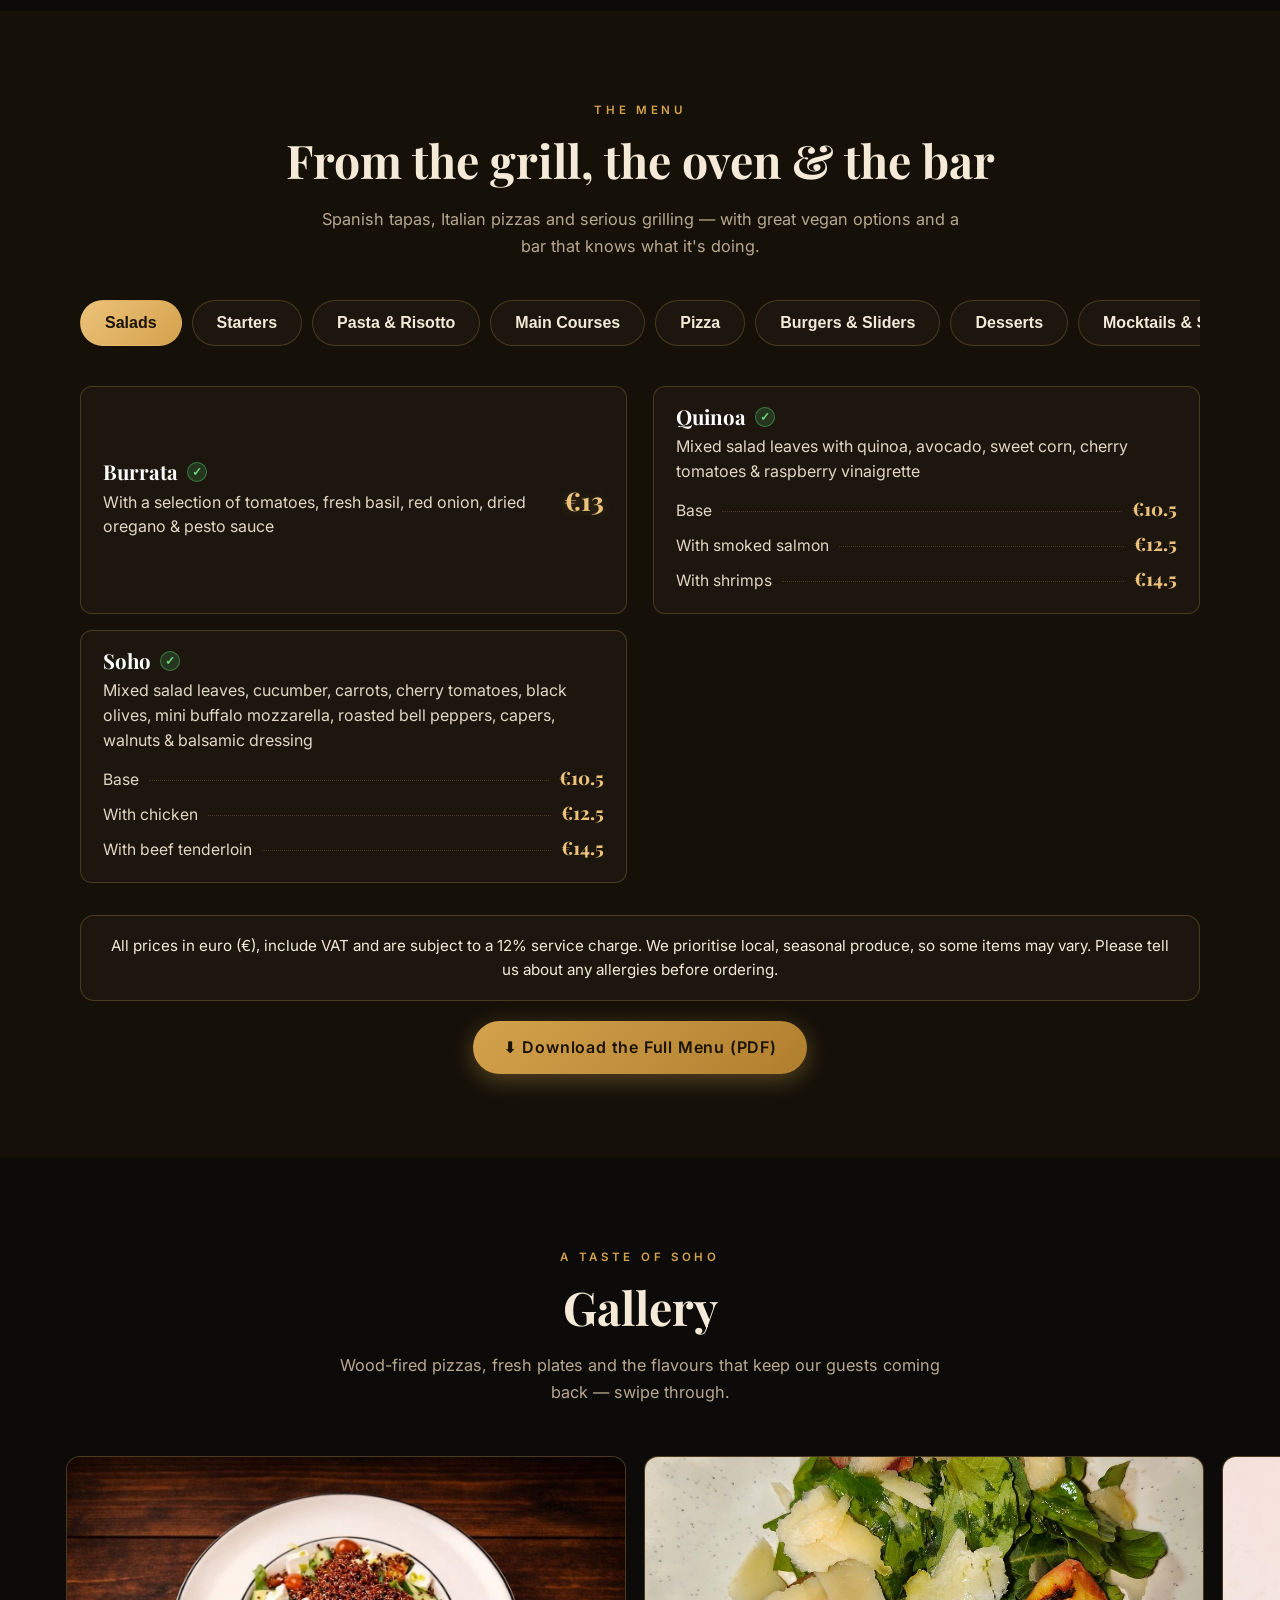
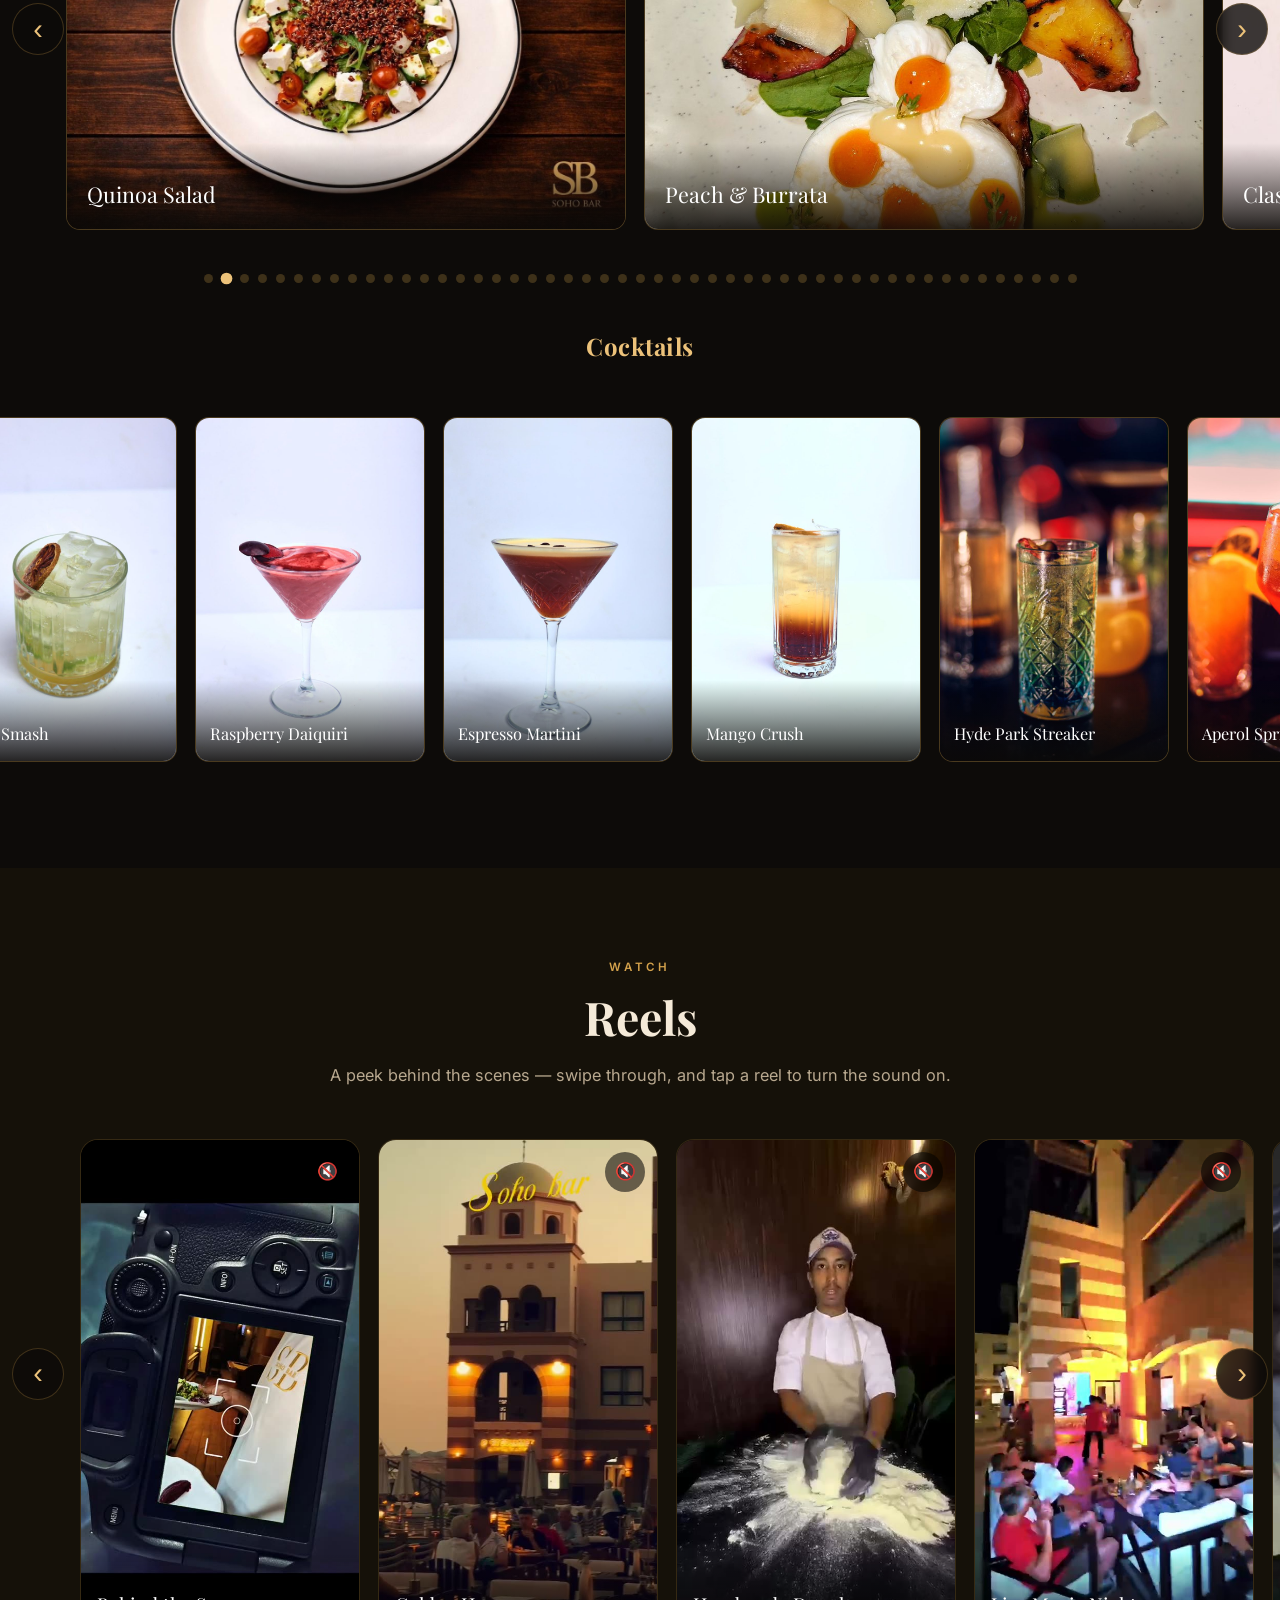
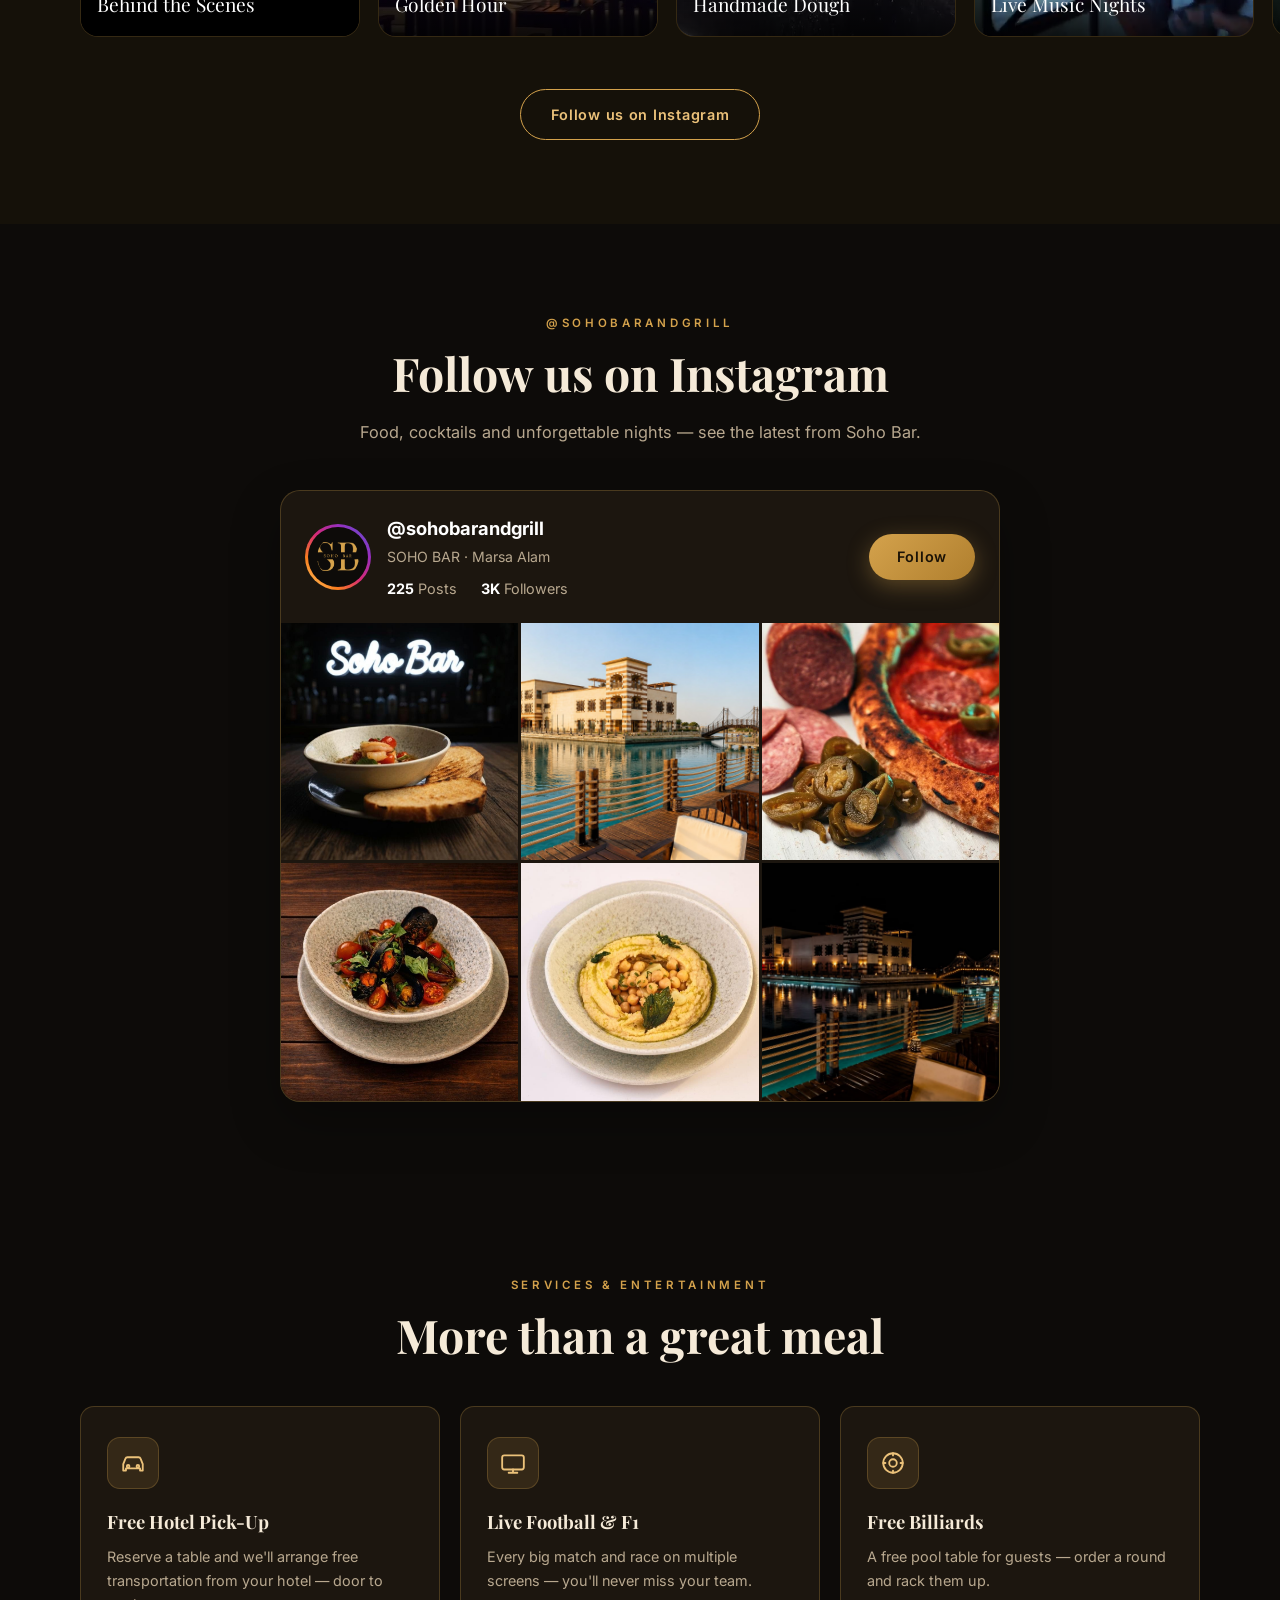
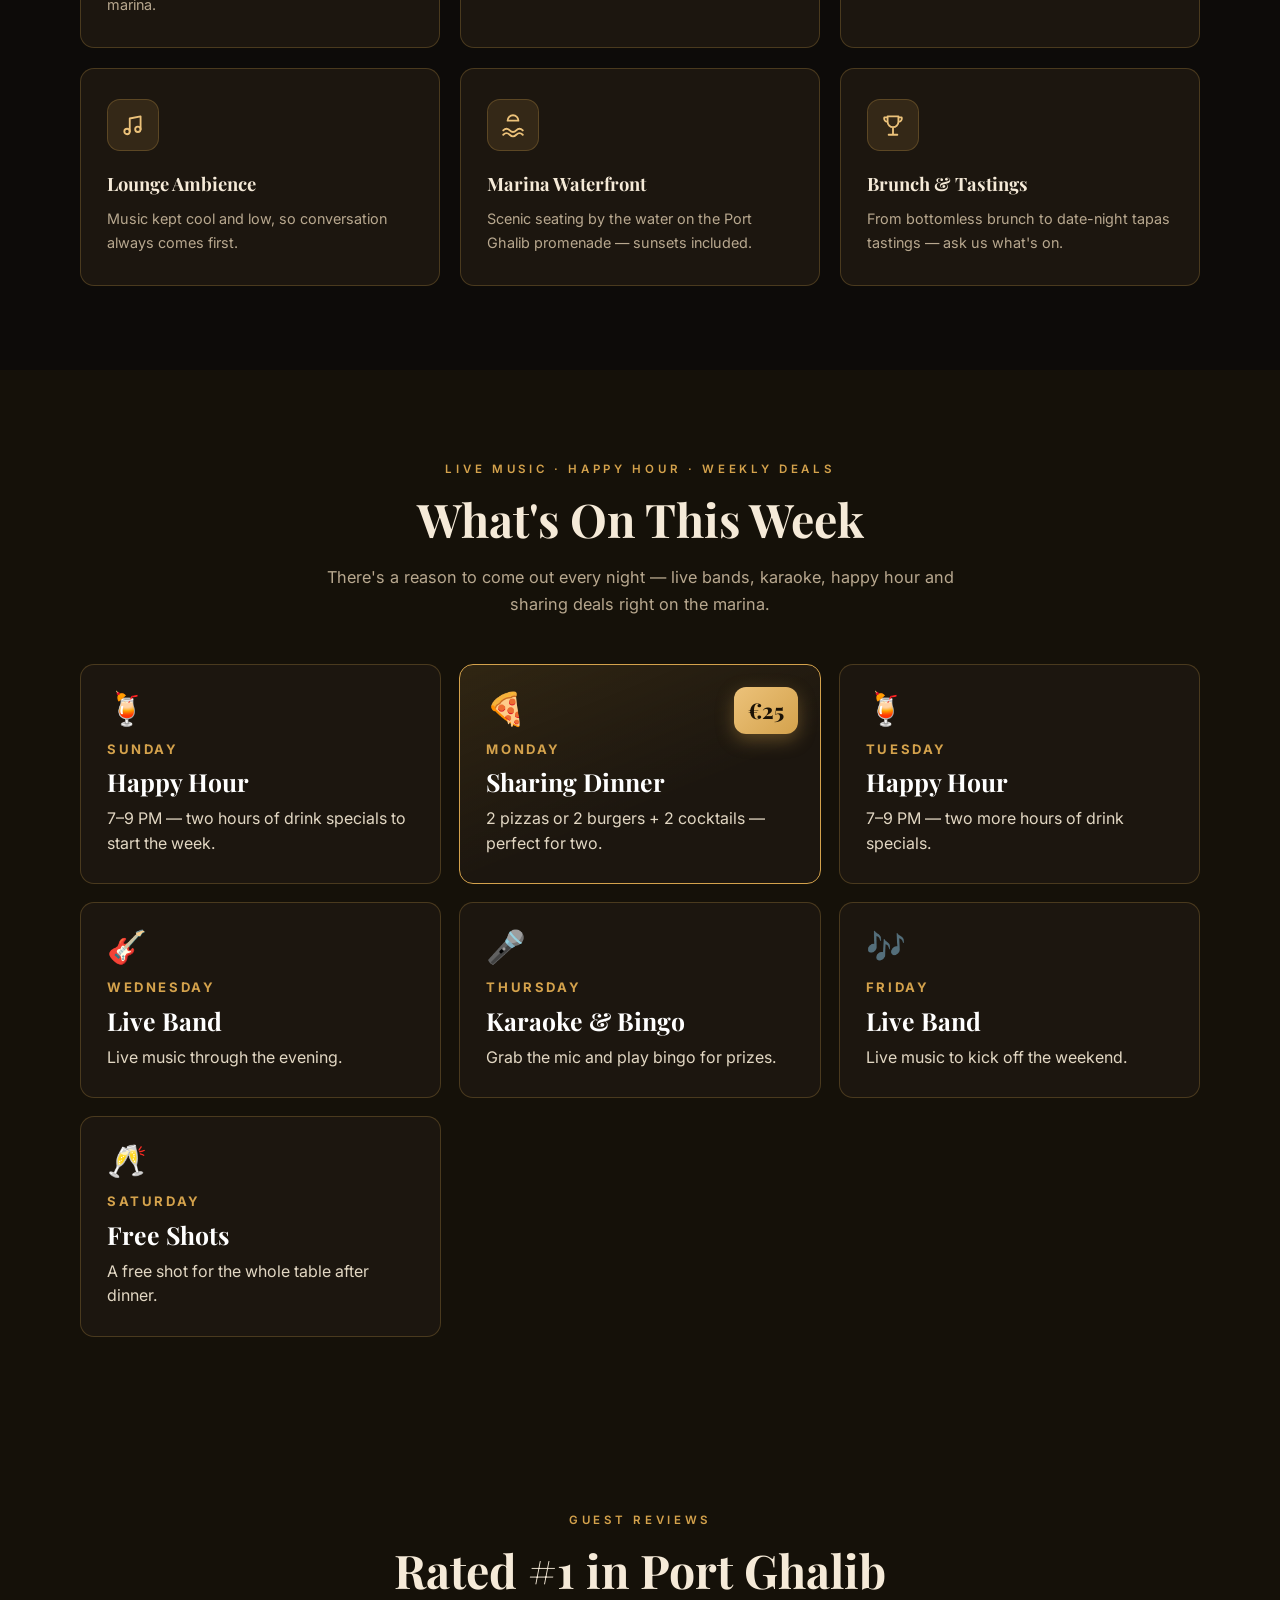
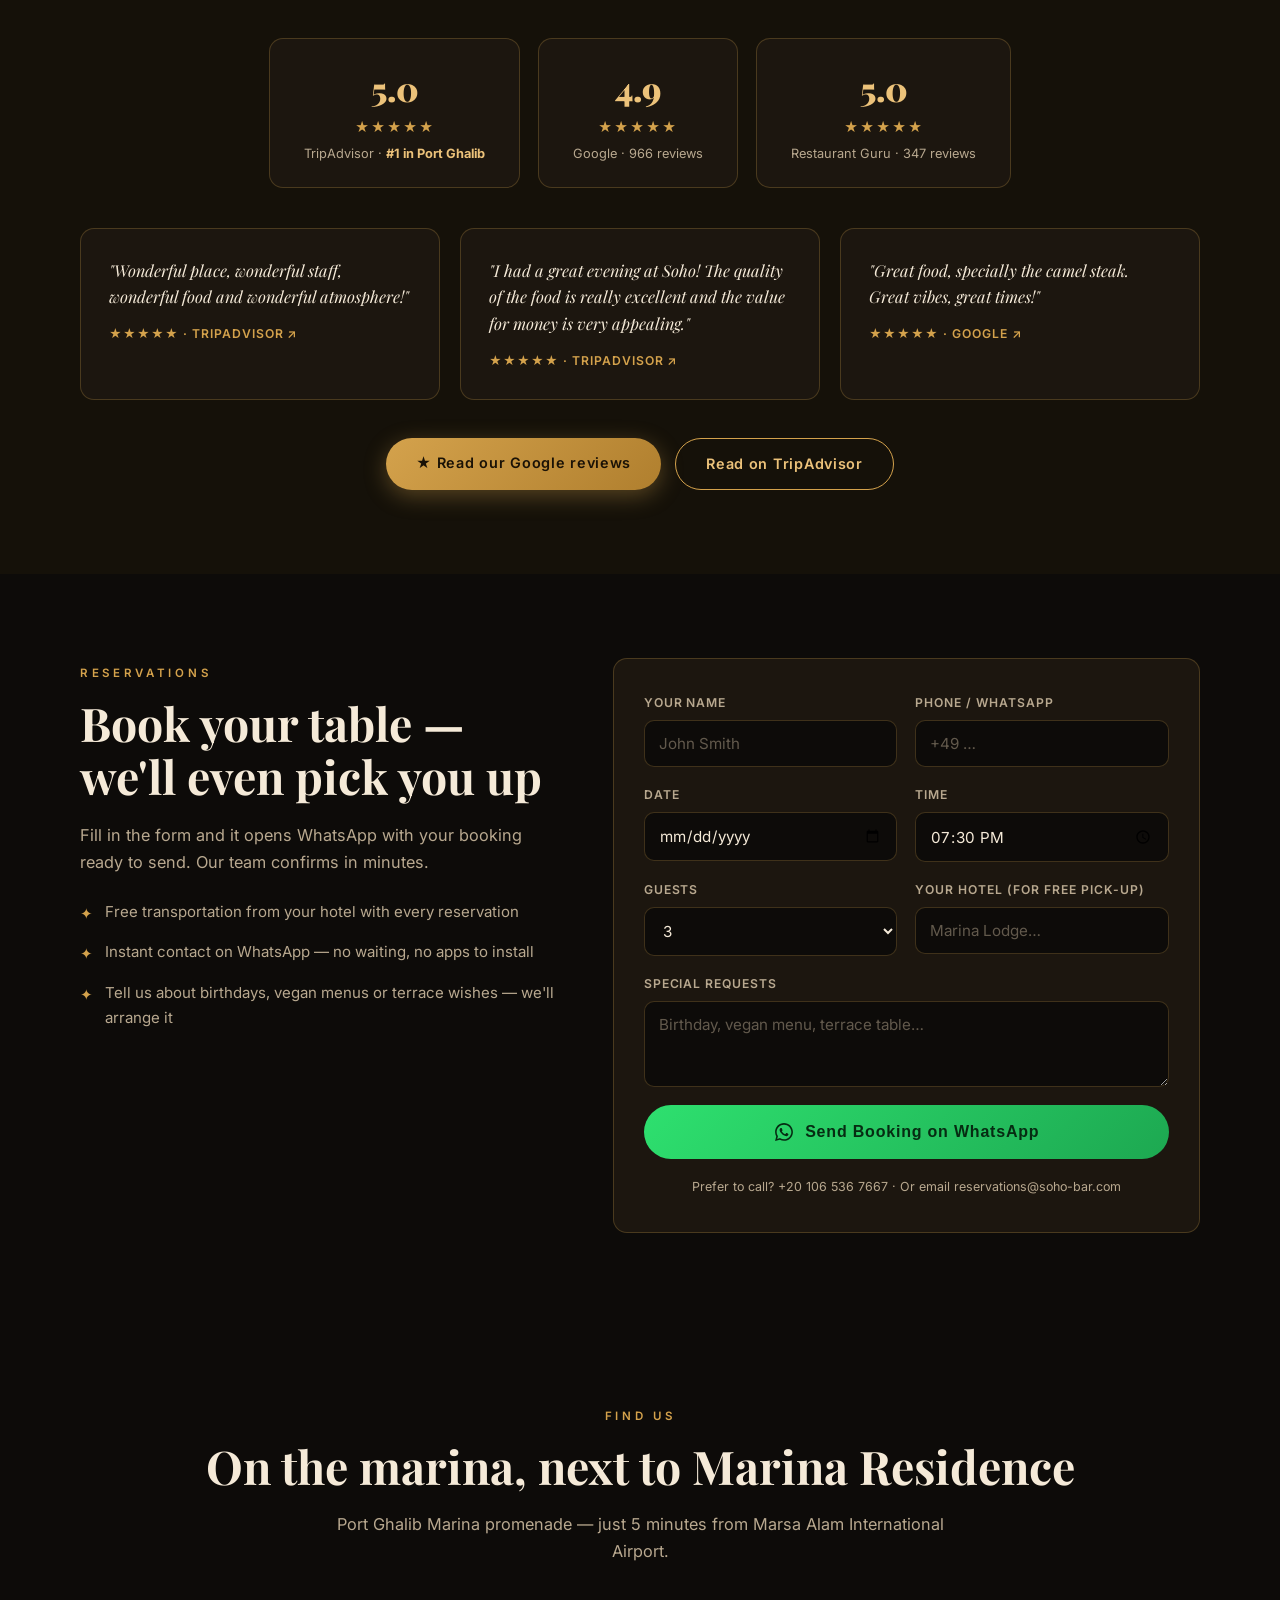
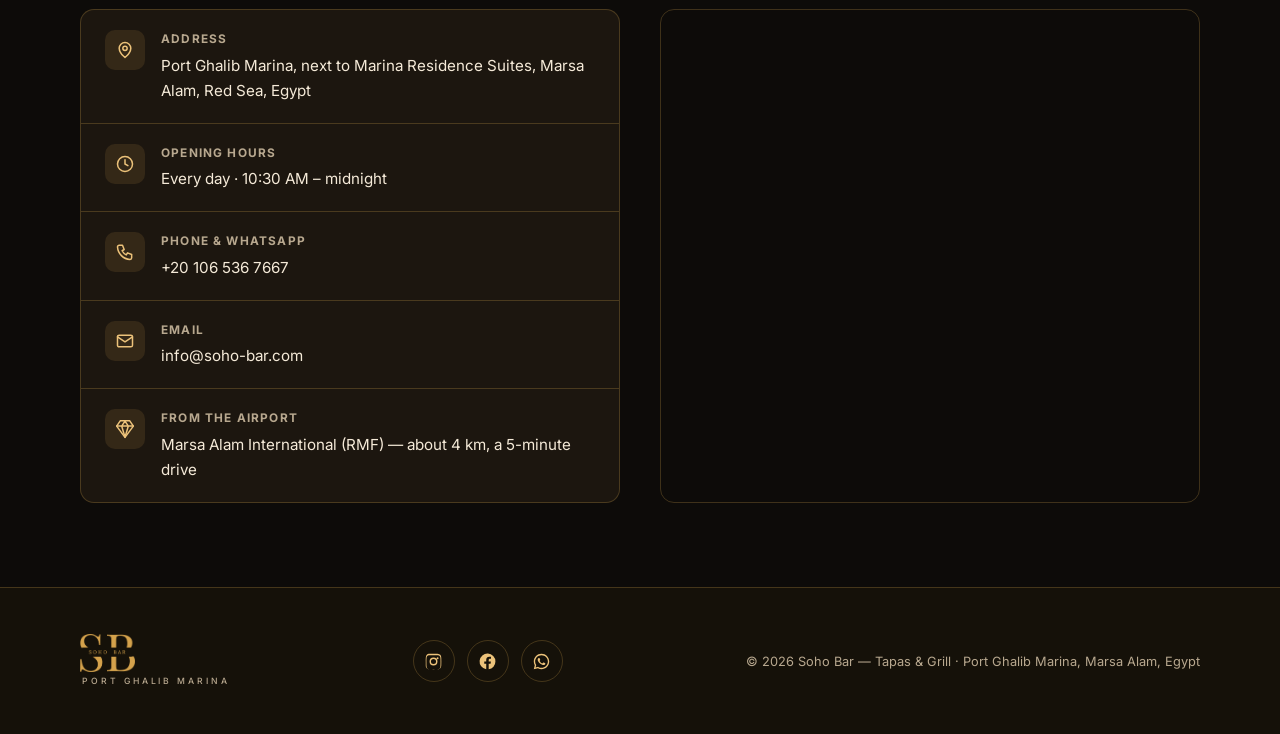
==== commit f5d1ad6b: "Add "Marina Nights" reel (reel 8) Evening promo filmed at the bar and on the marina terrace. Convert" ====
--- a/soho-bar/index.html
+++ b/soho-bar/index.html
@@ -702,6 +702,11 @@
         <video loop muted playsinline preload="none" poster="reel7-poster.jpg" data-src="reel7.mp4"></video>
         <button class="reel-sound" aria-label="Toggle sound">🔇</button>
         <figcaption>Soho Vibes</figcaption>
+      </figure>
+      <figure class="reel">
+        <video loop muted playsinline preload="none" poster="reel8-poster.jpg" data-src="reel8.mp4"></video>
+        <button class="reel-sound" aria-label="Toggle sound">🔇</button>
+        <figcaption>Marina Nights</figcaption>
       </figure>
     </div>
     <button class="gal-nav next reels-next" aria-label="Next">›</button>
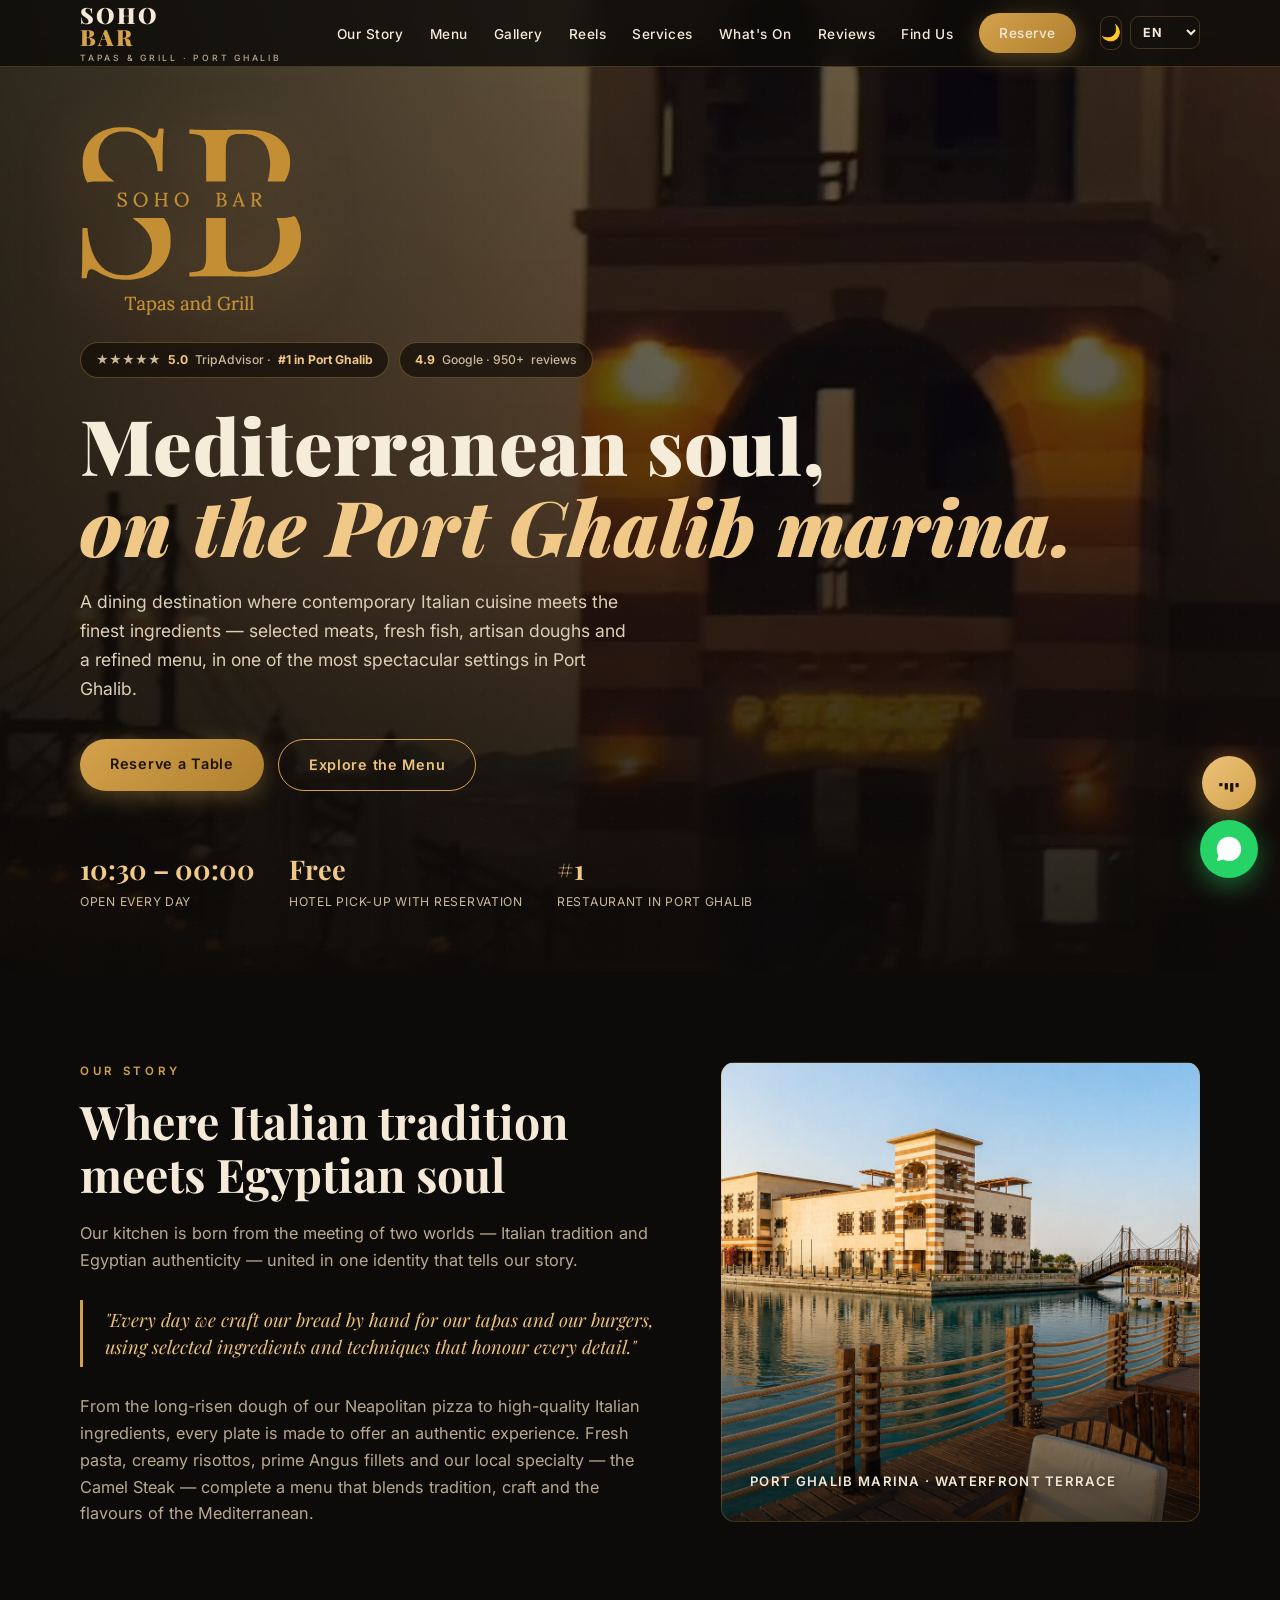
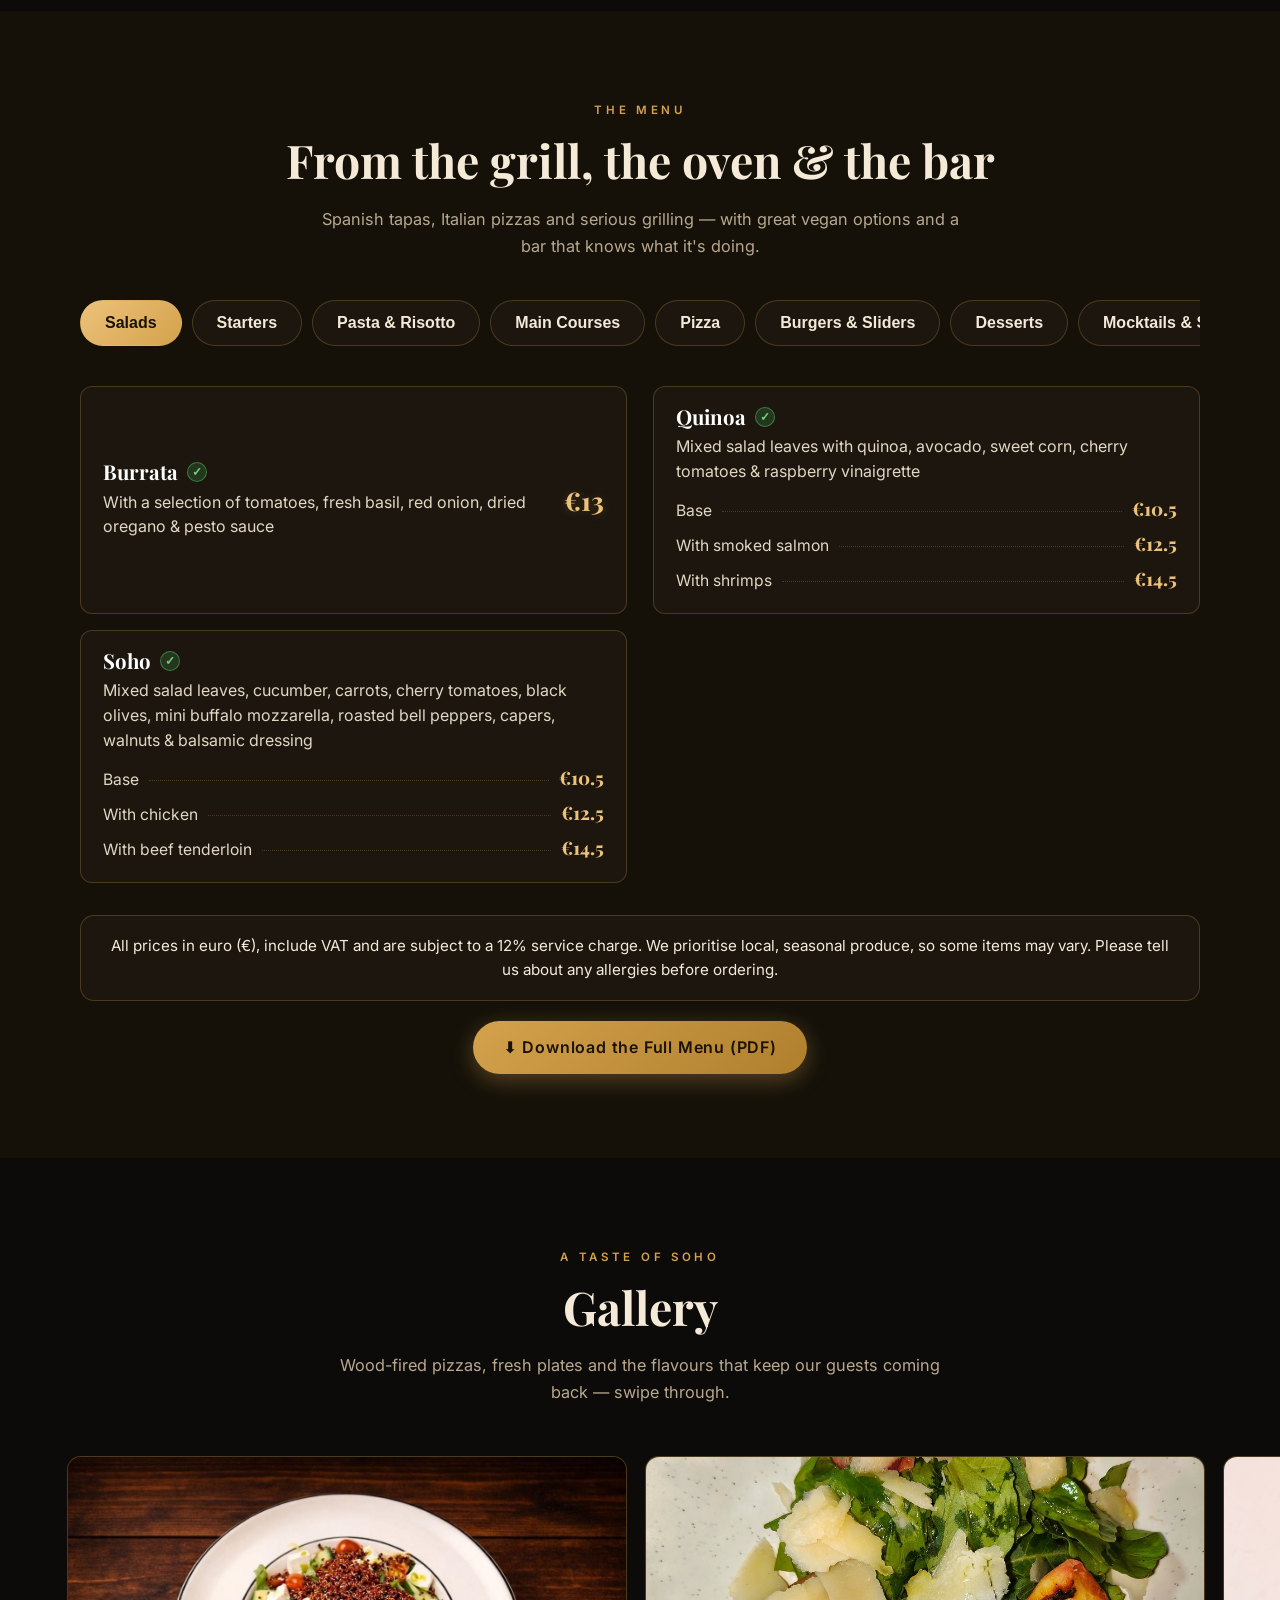
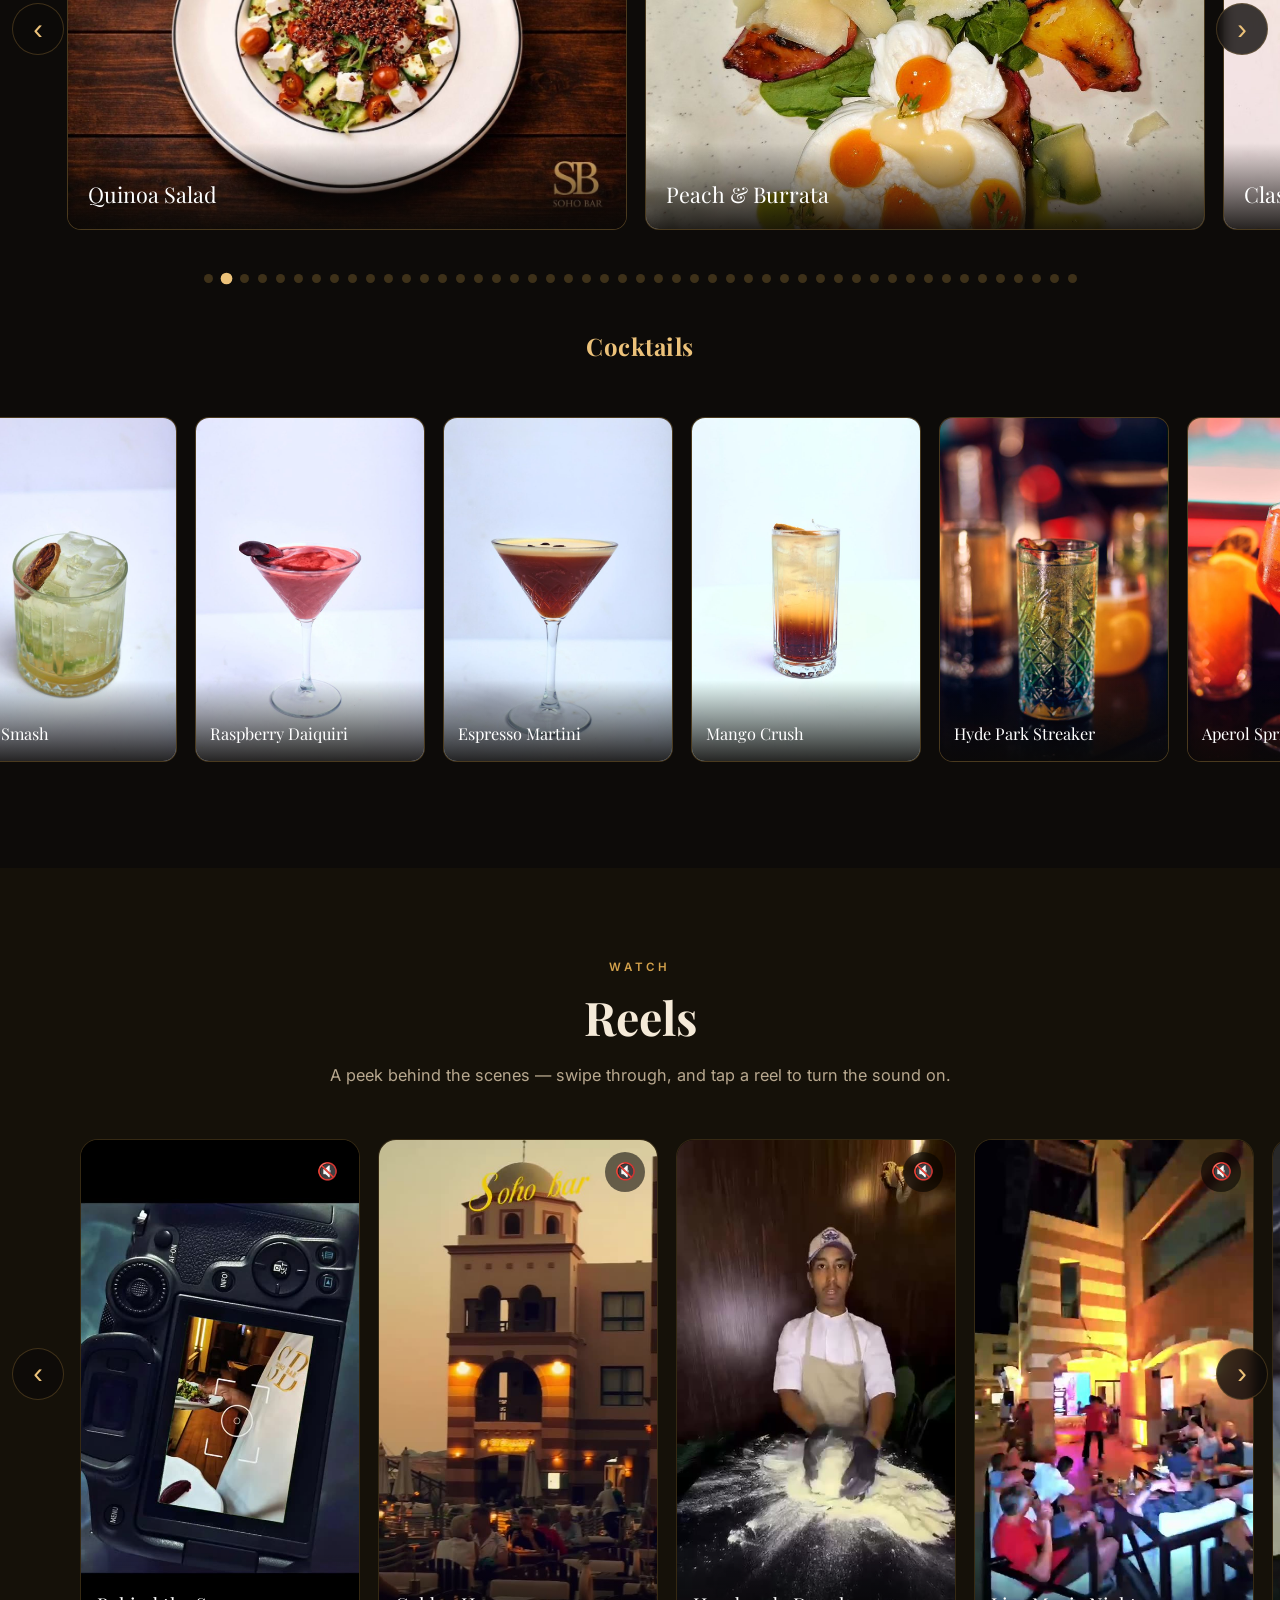
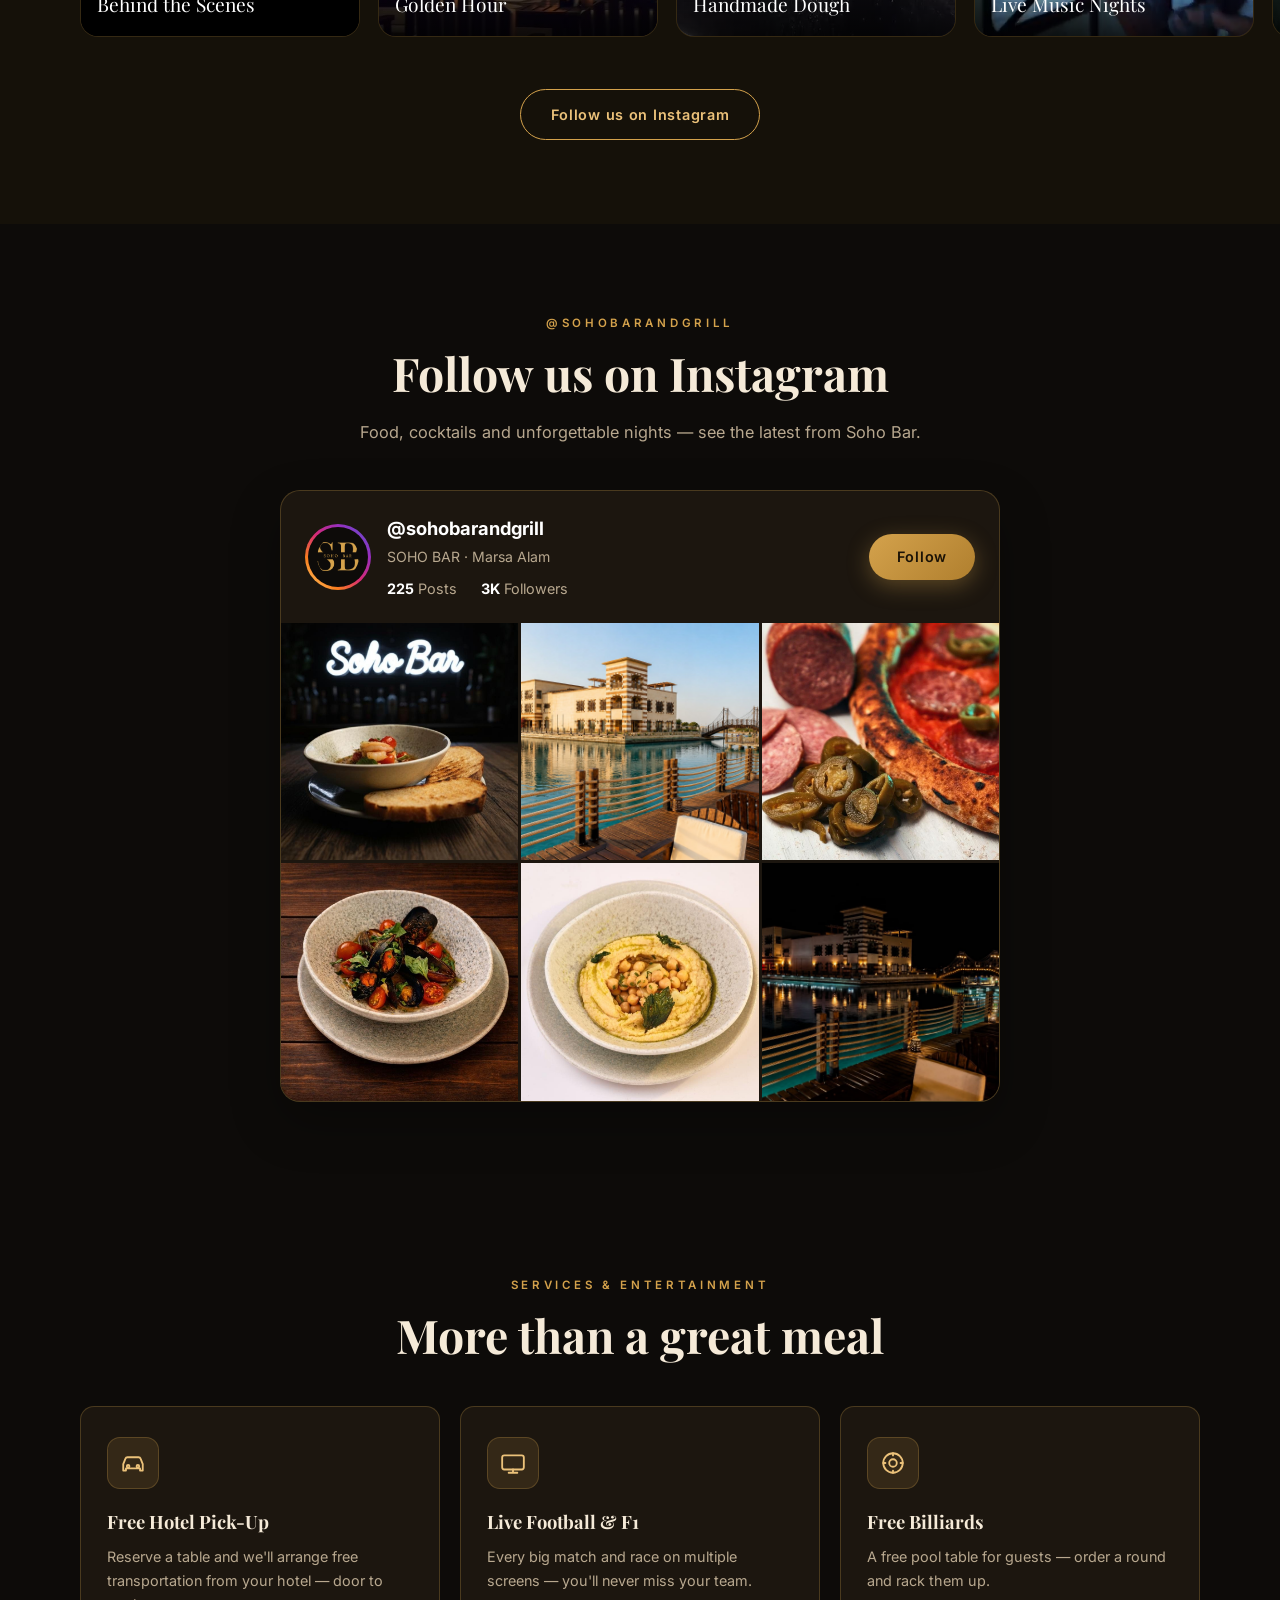
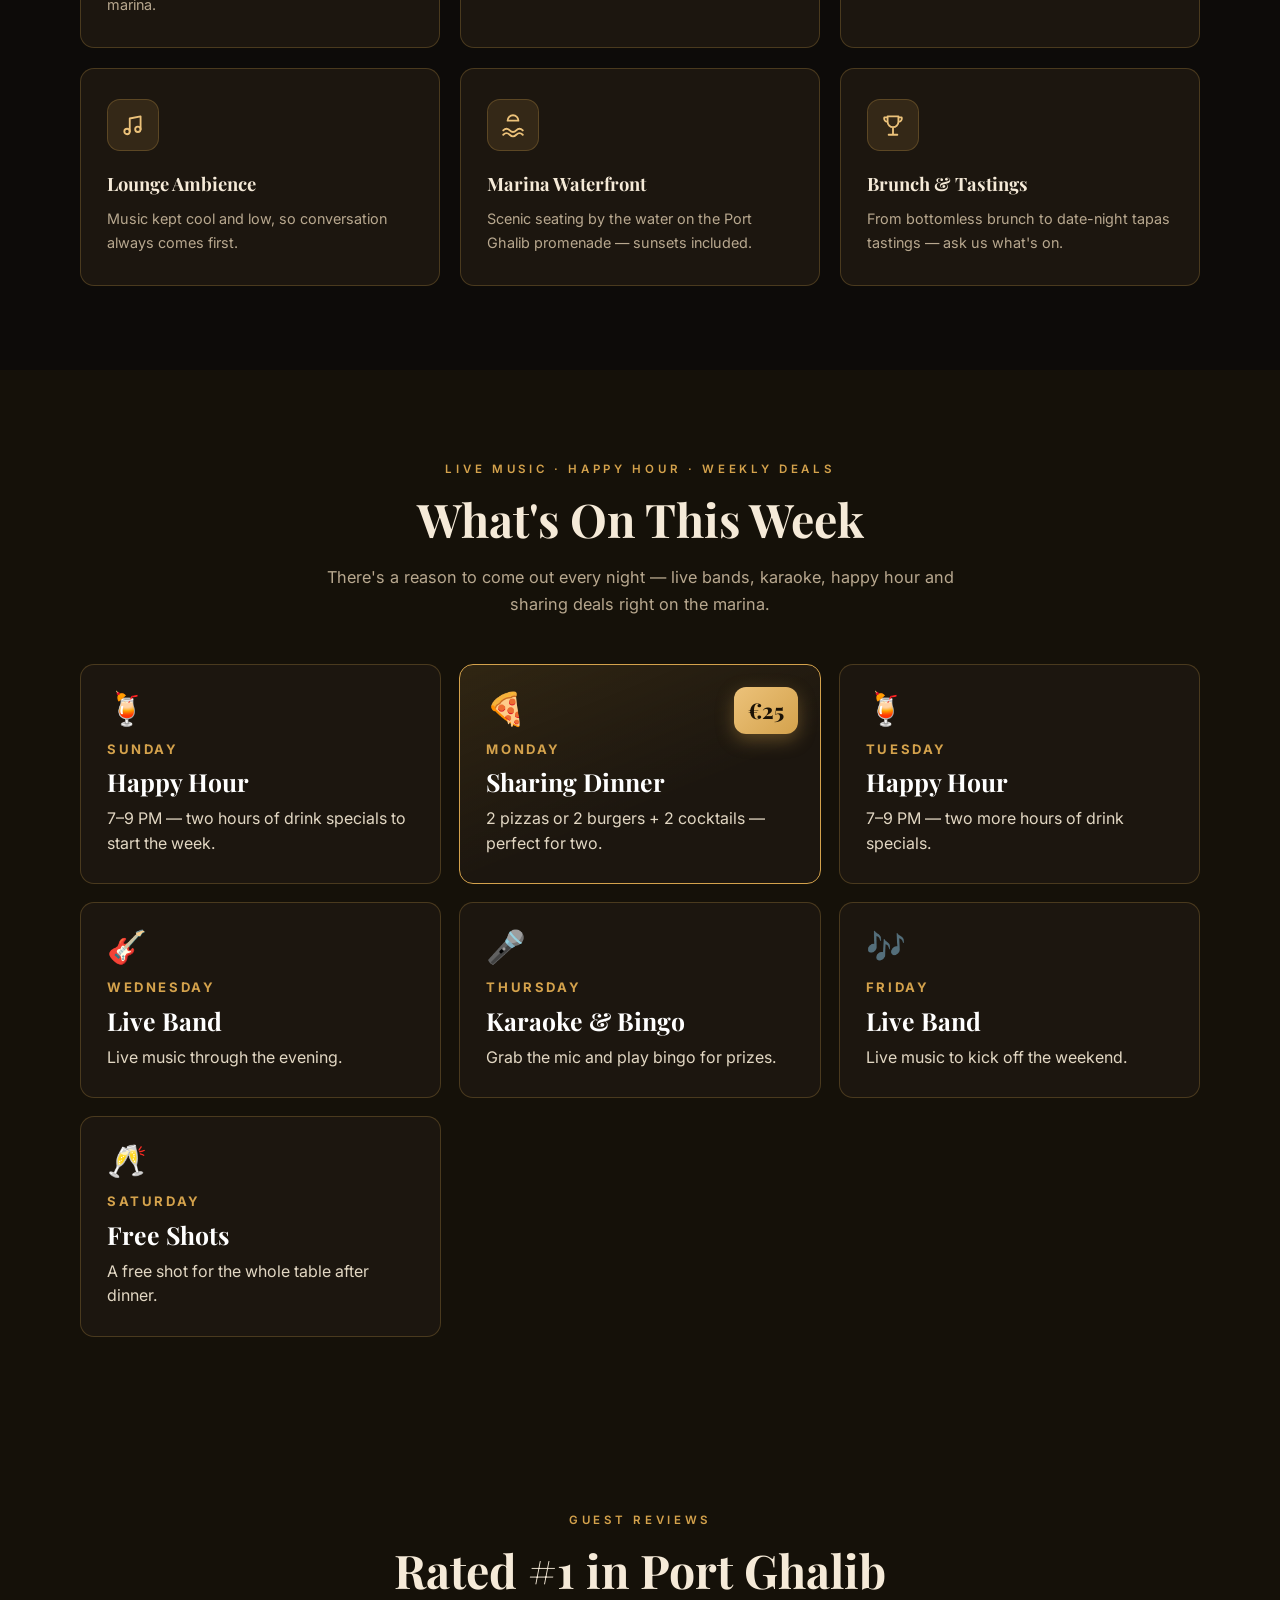
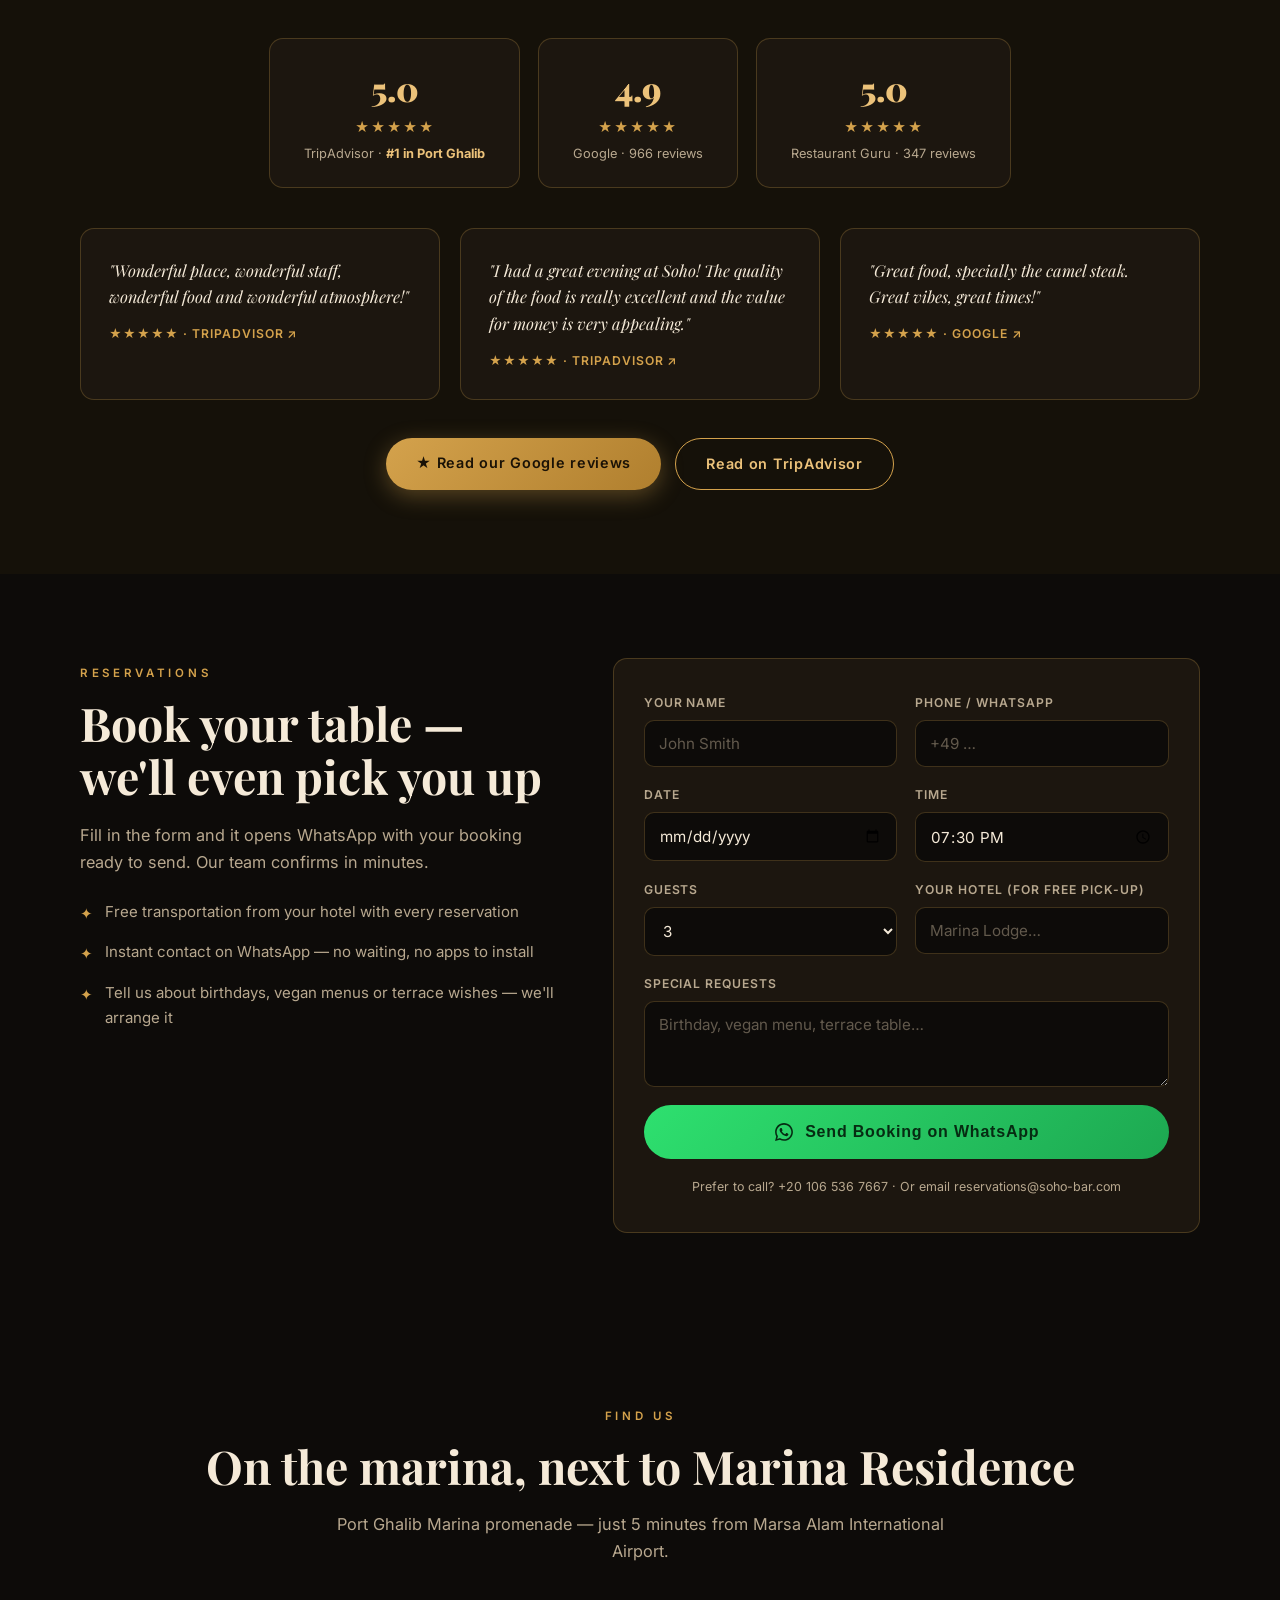
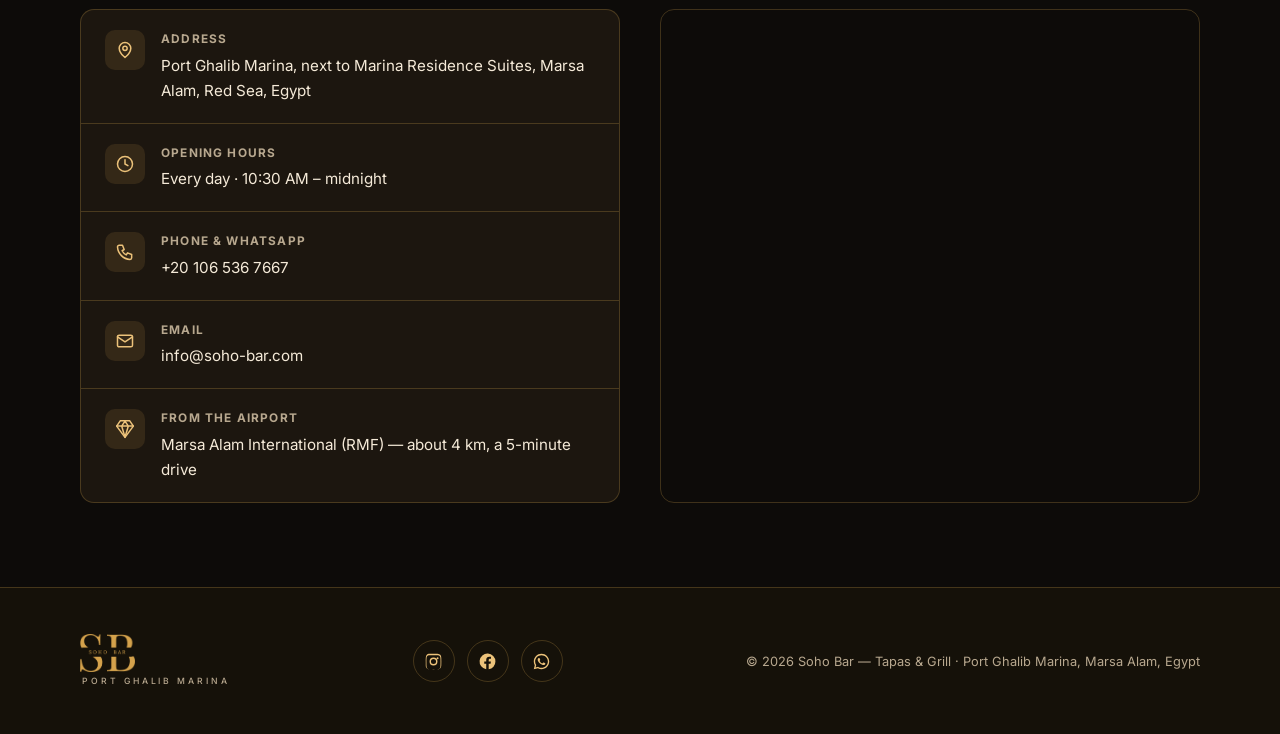
==== commit bd69c0e0: "Add "Fun Zone" reel (reel 9) Daytime darts on the terrace. Converted from the iPhone original (HEVC " ====
--- a/soho-bar/index.html
+++ b/soho-bar/index.html
@@ -707,6 +707,11 @@
         <video loop muted playsinline preload="none" poster="reel8-poster.jpg" data-src="reel8.mp4"></video>
         <button class="reel-sound" aria-label="Toggle sound">🔇</button>
         <figcaption>Marina Nights</figcaption>
+      </figure>
+      <figure class="reel">
+        <video loop muted playsinline preload="none" poster="reel9-poster.jpg" data-src="reel9.mp4"></video>
+        <button class="reel-sound" aria-label="Toggle sound">🔇</button>
+        <figcaption>Fun Zone</figcaption>
       </figure>
     </div>
     <button class="gal-nav next reels-next" aria-label="Next">›</button>
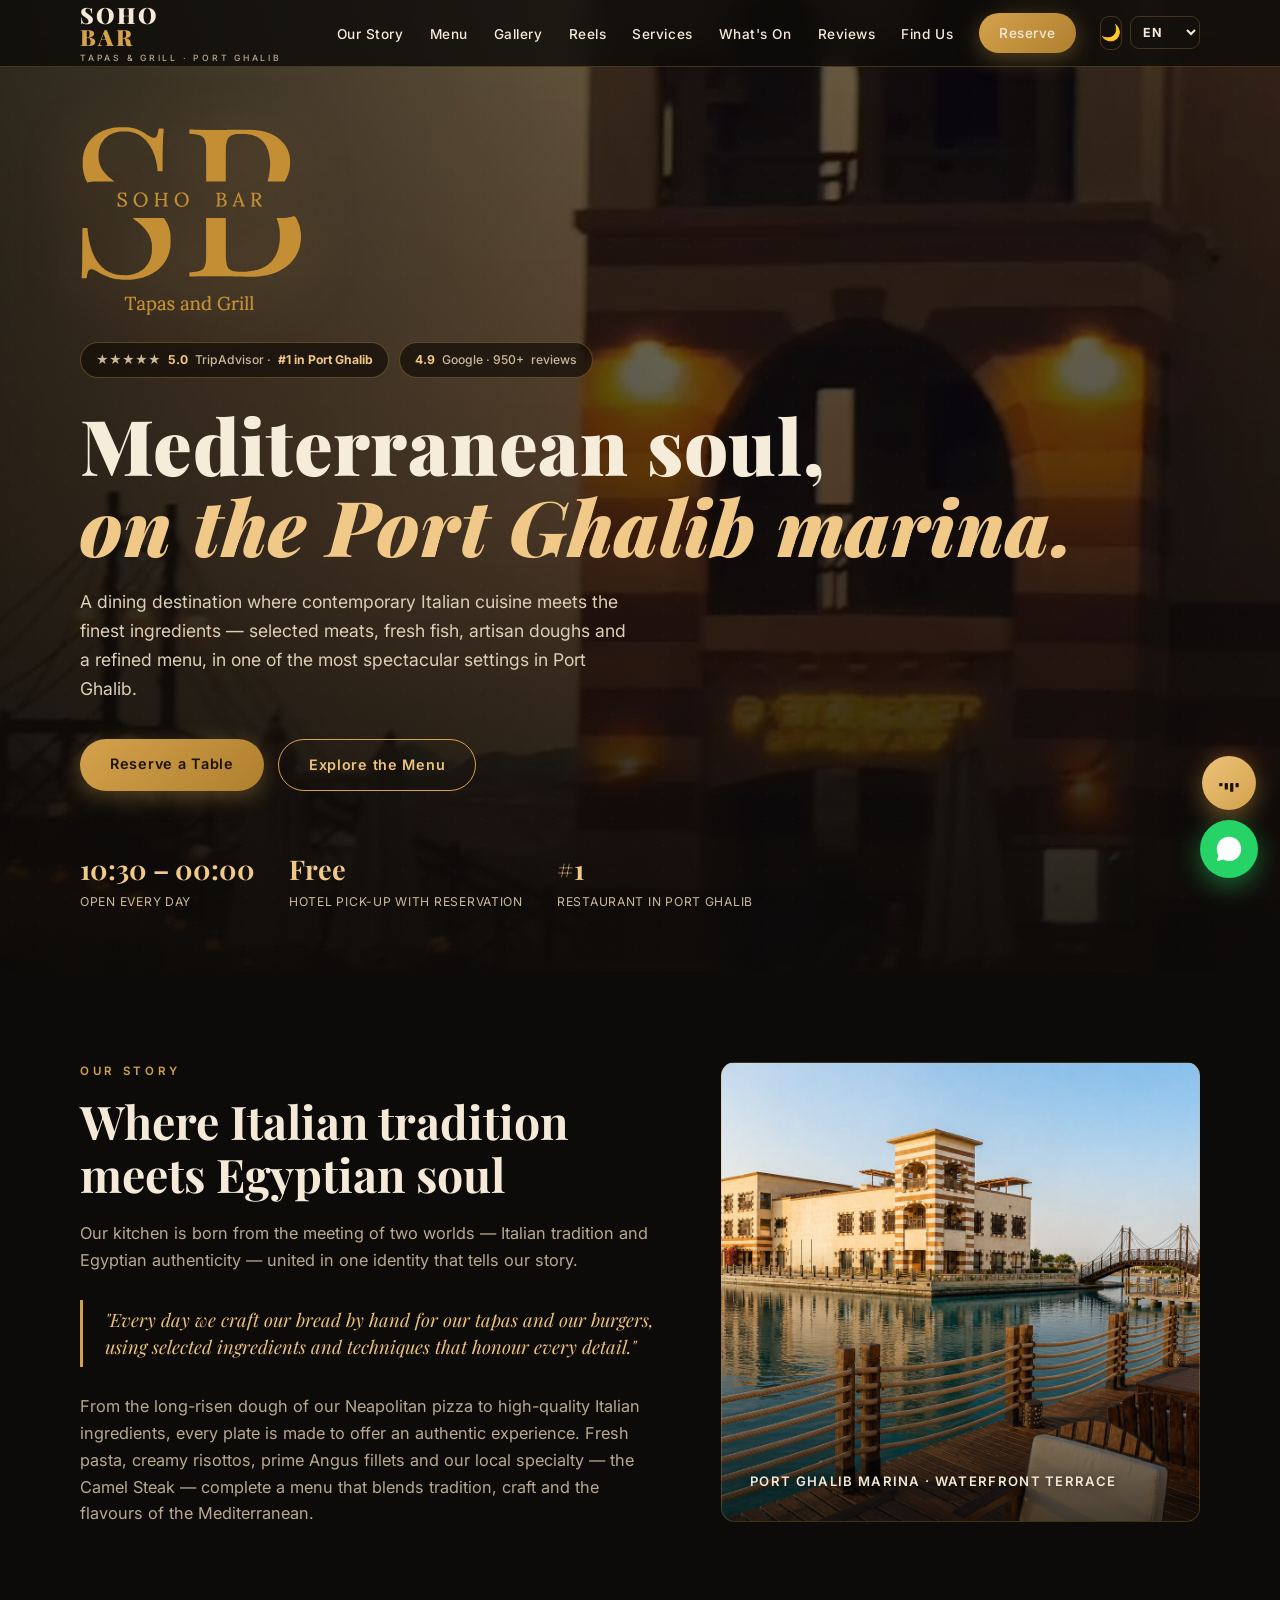
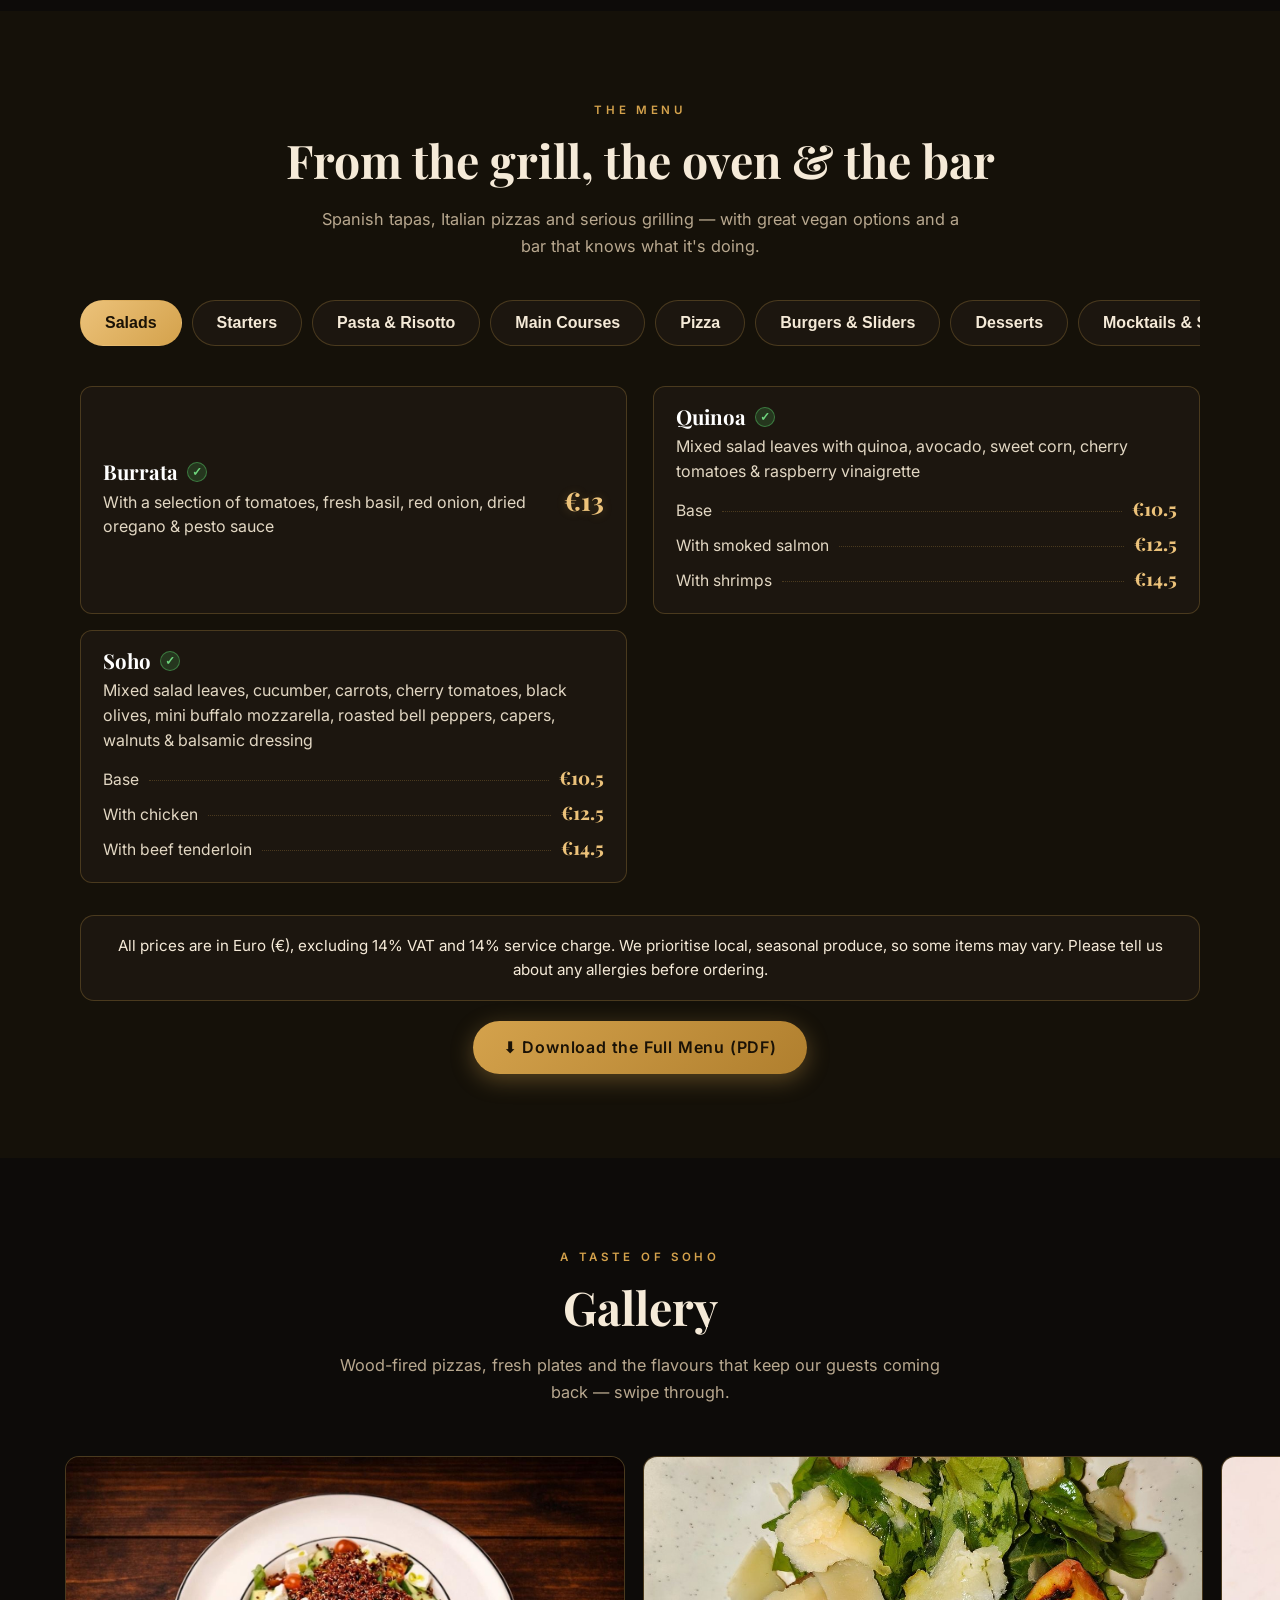
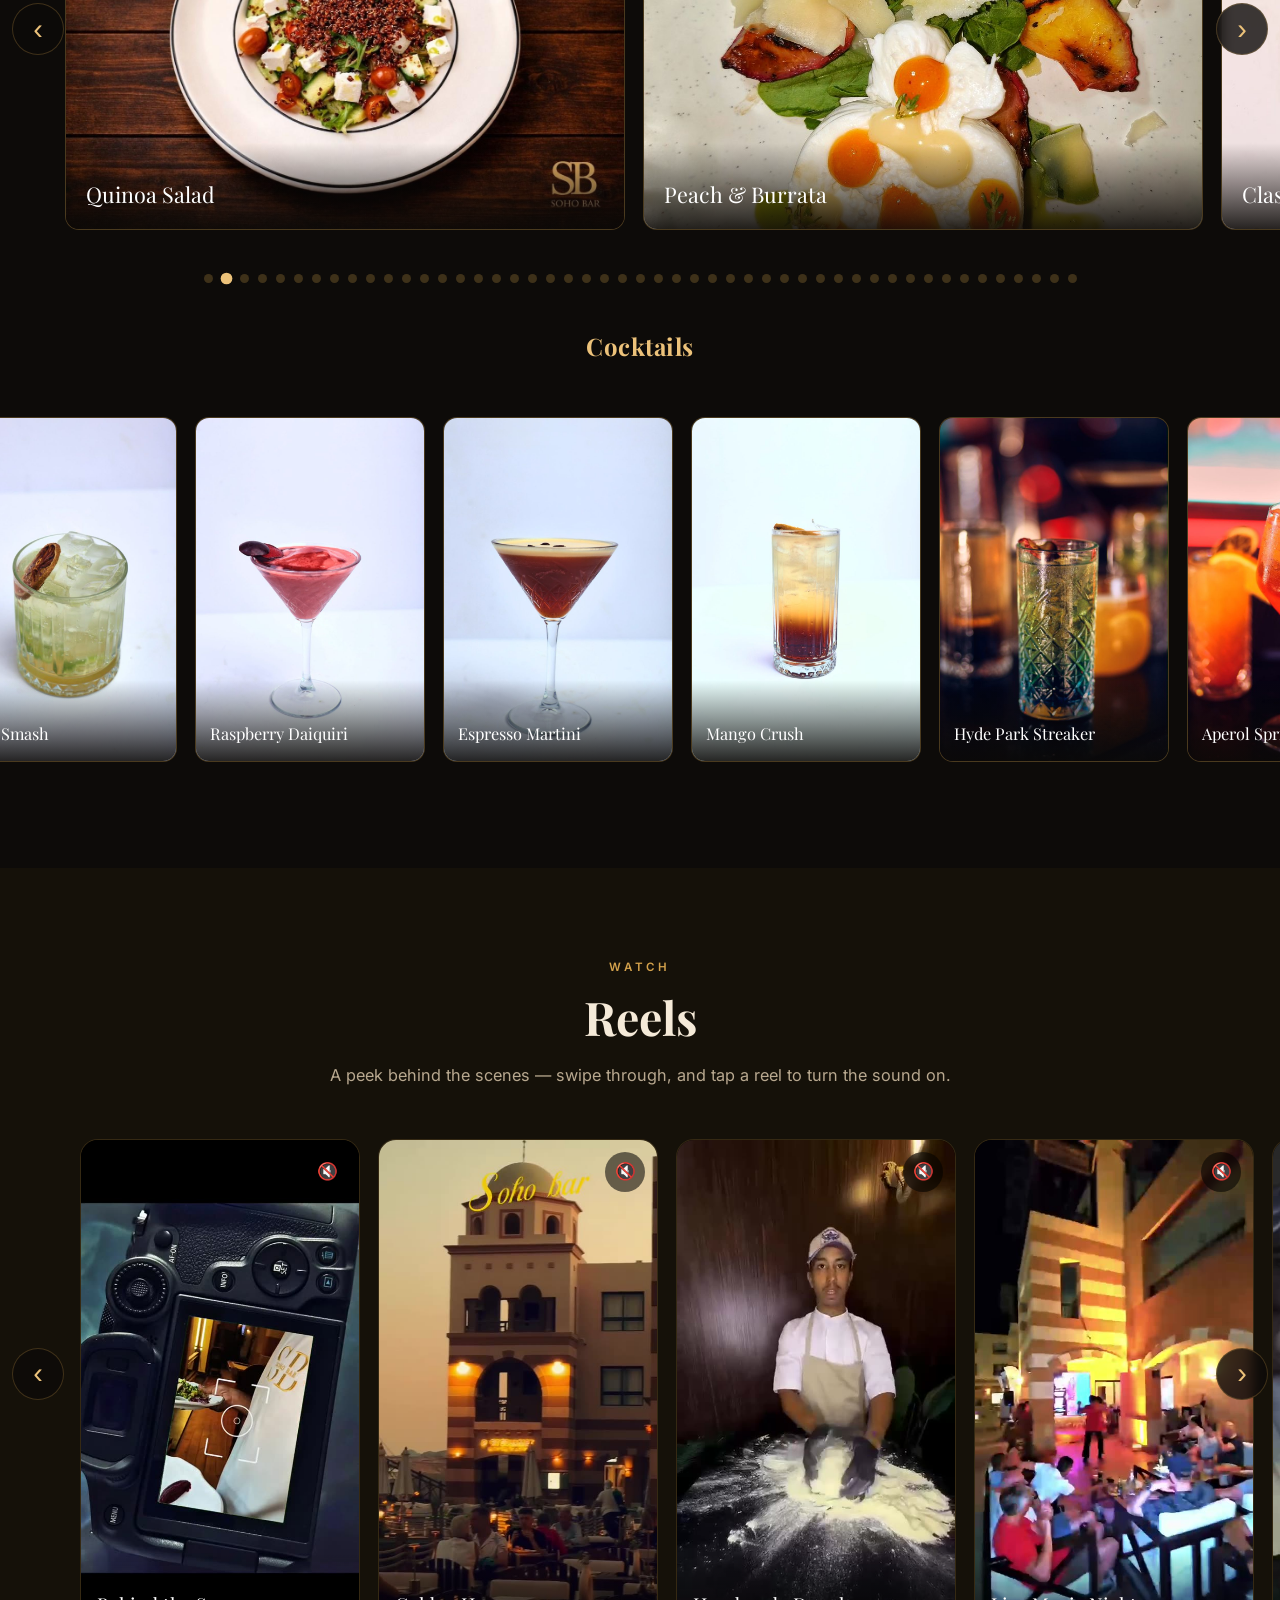
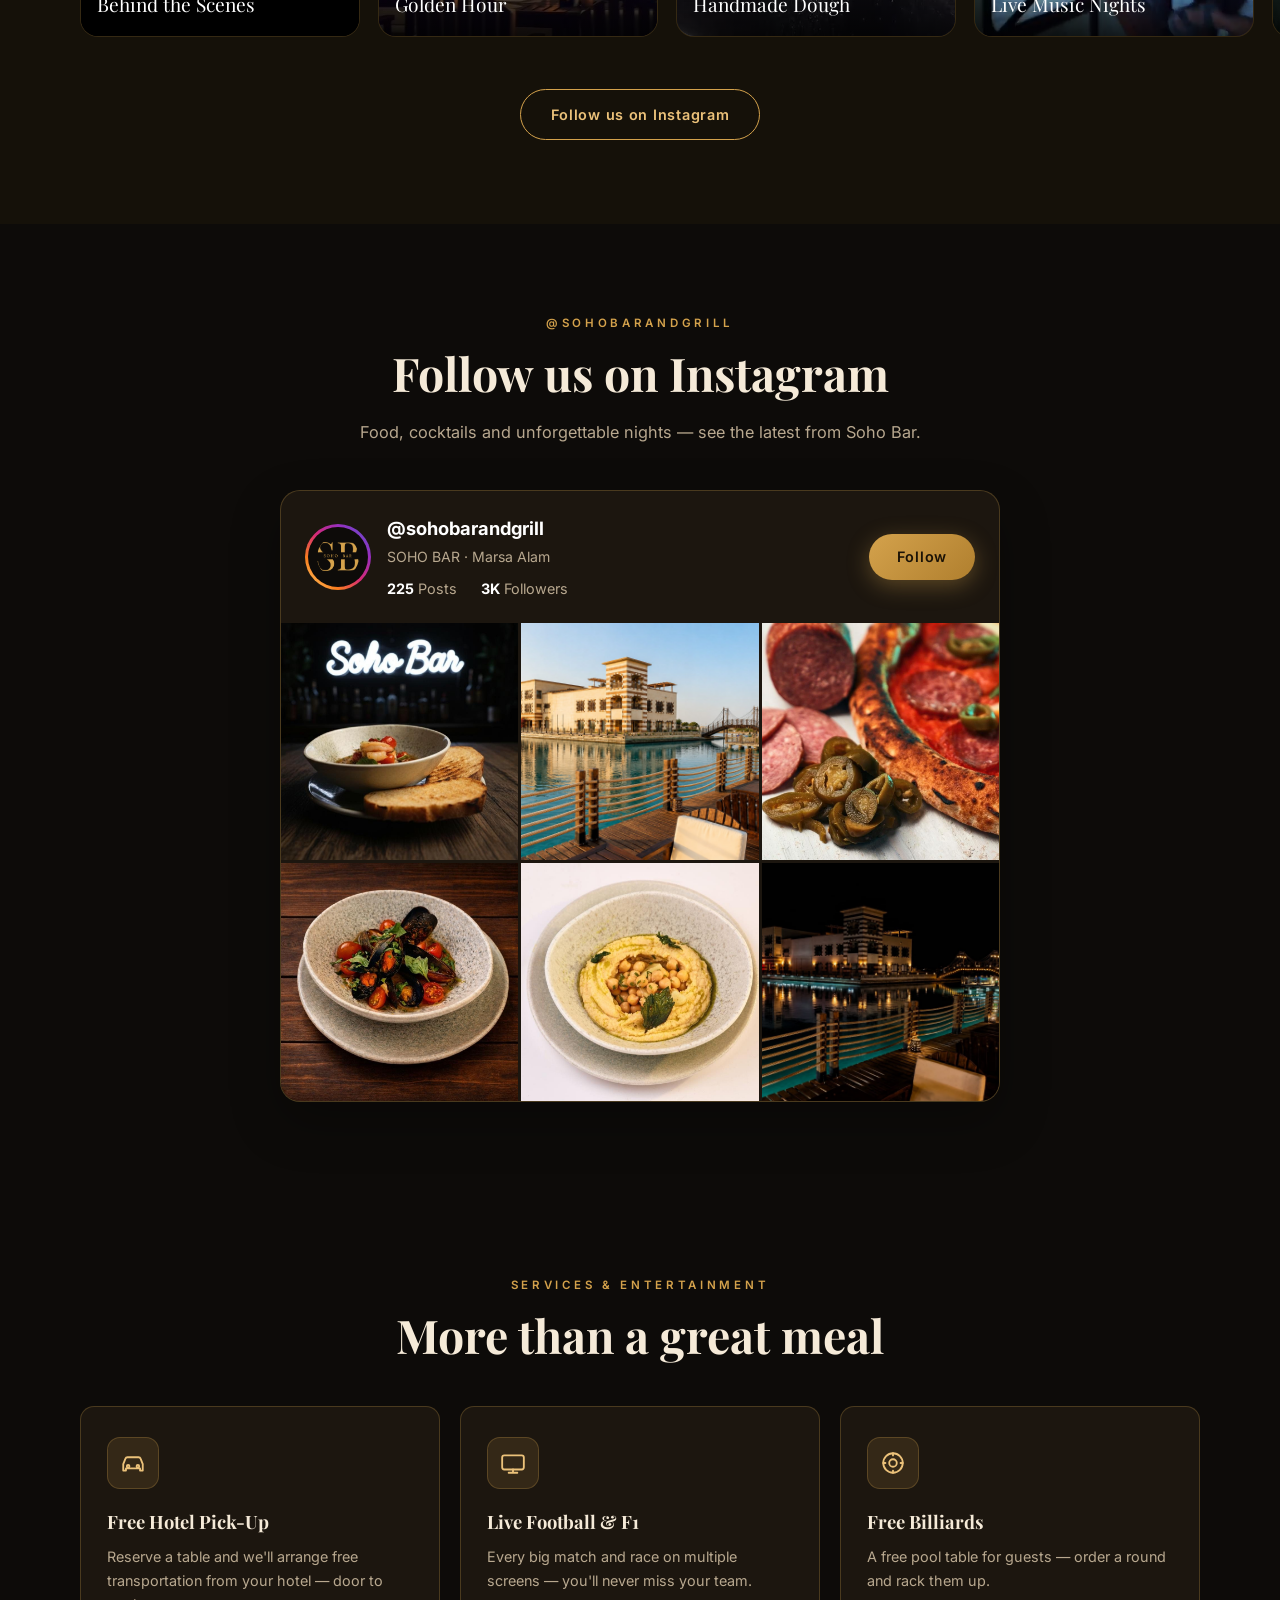
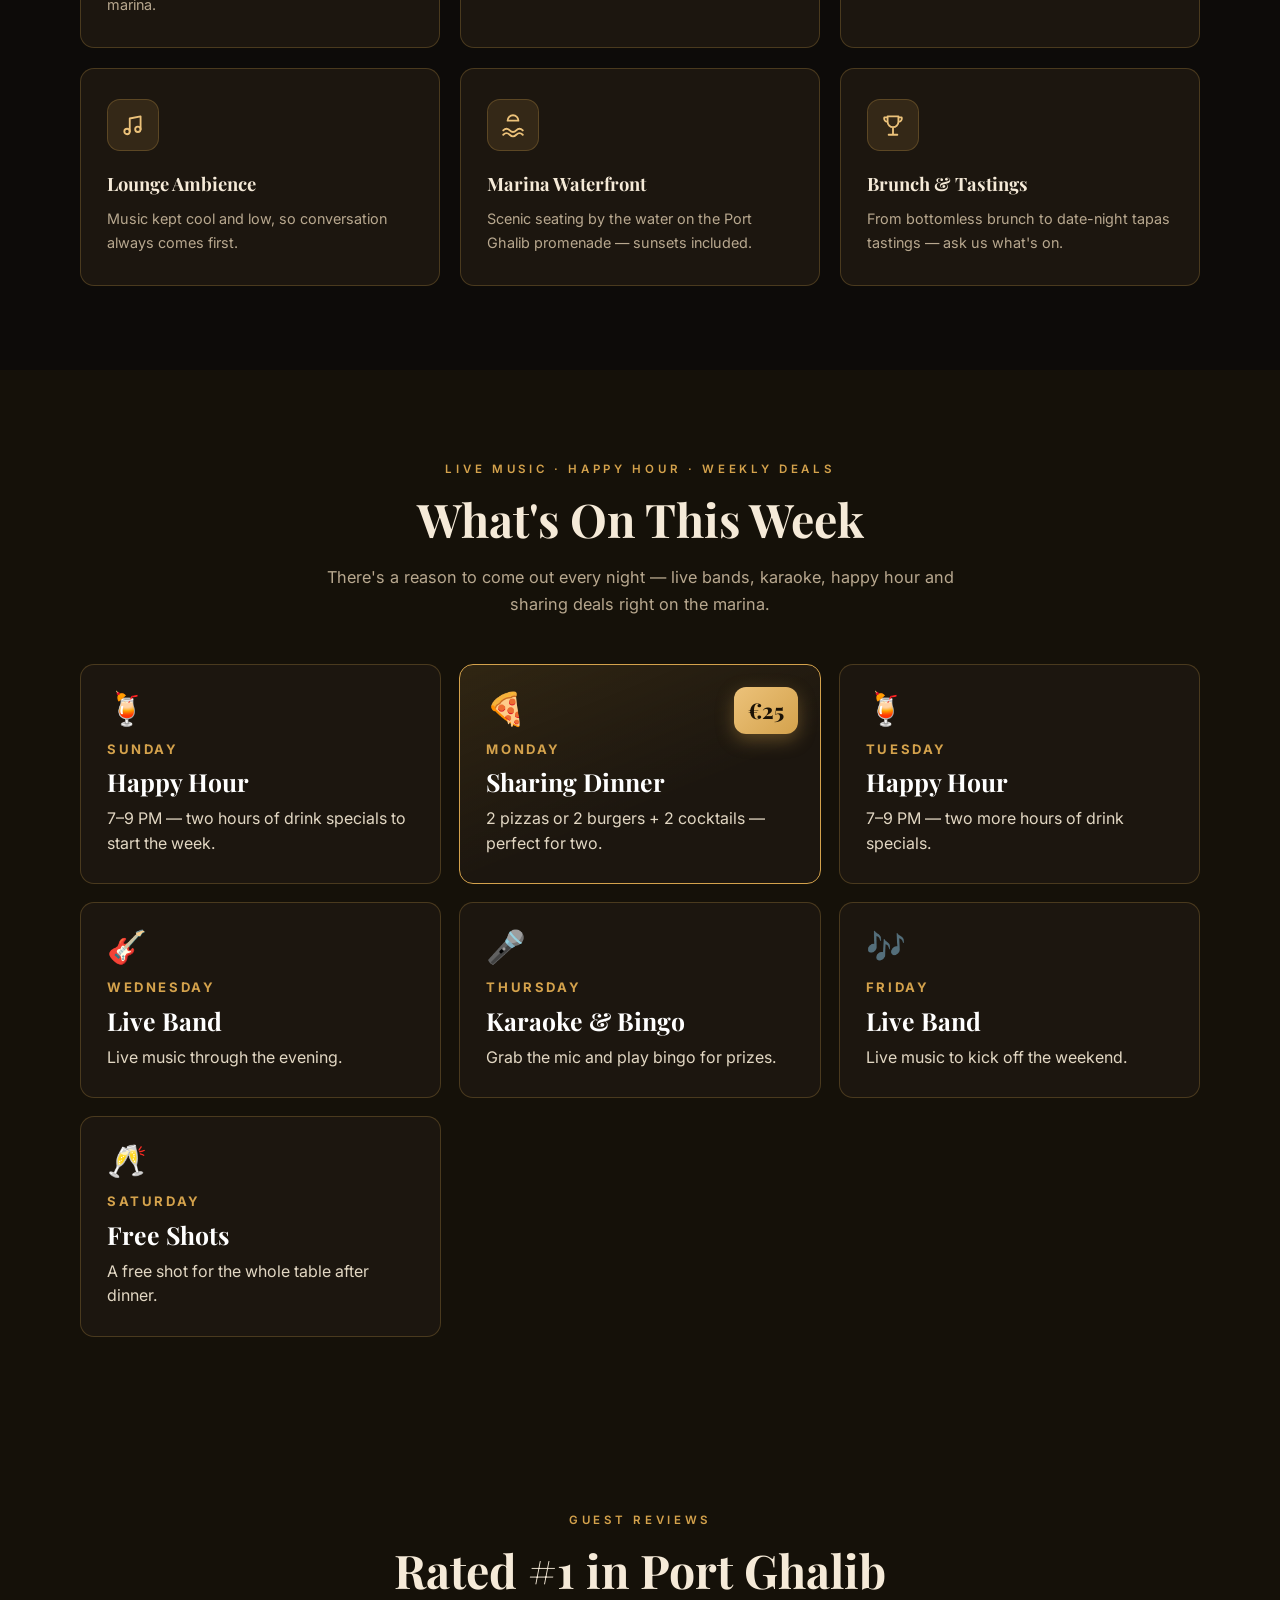
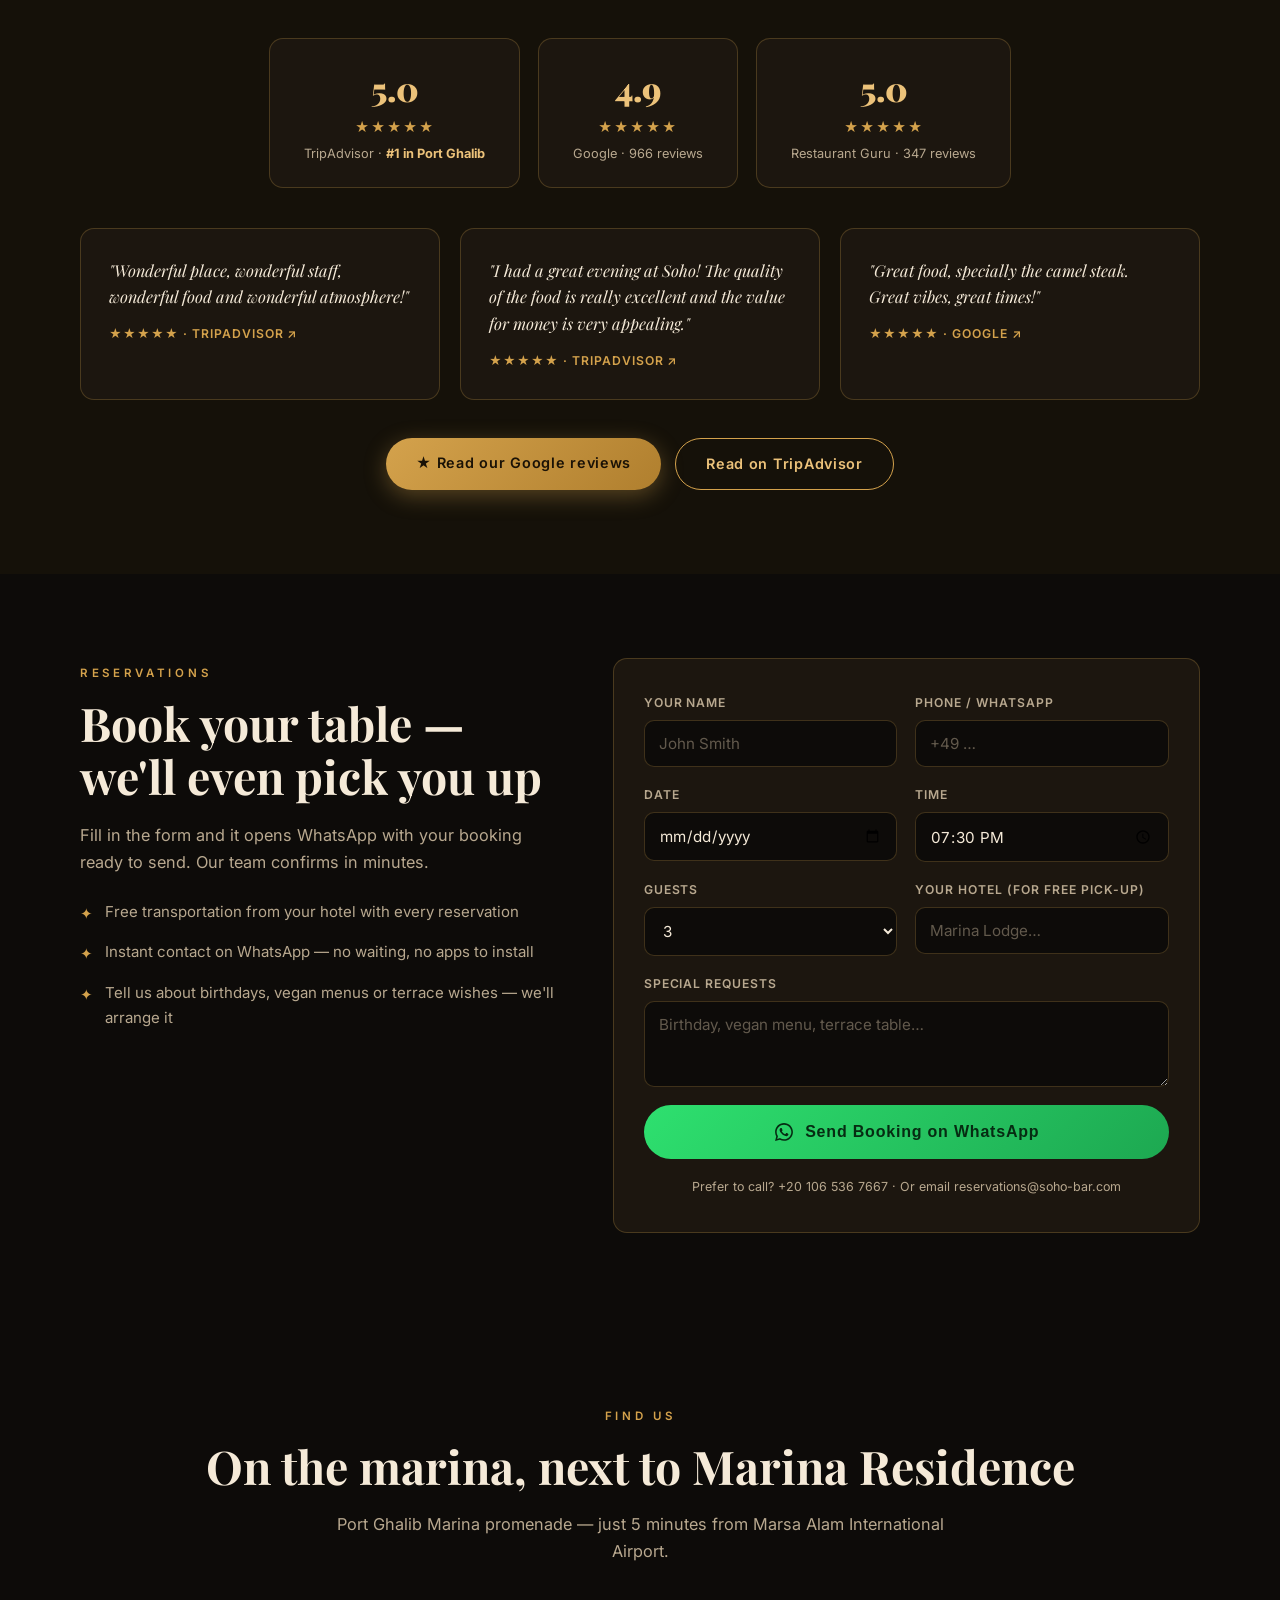
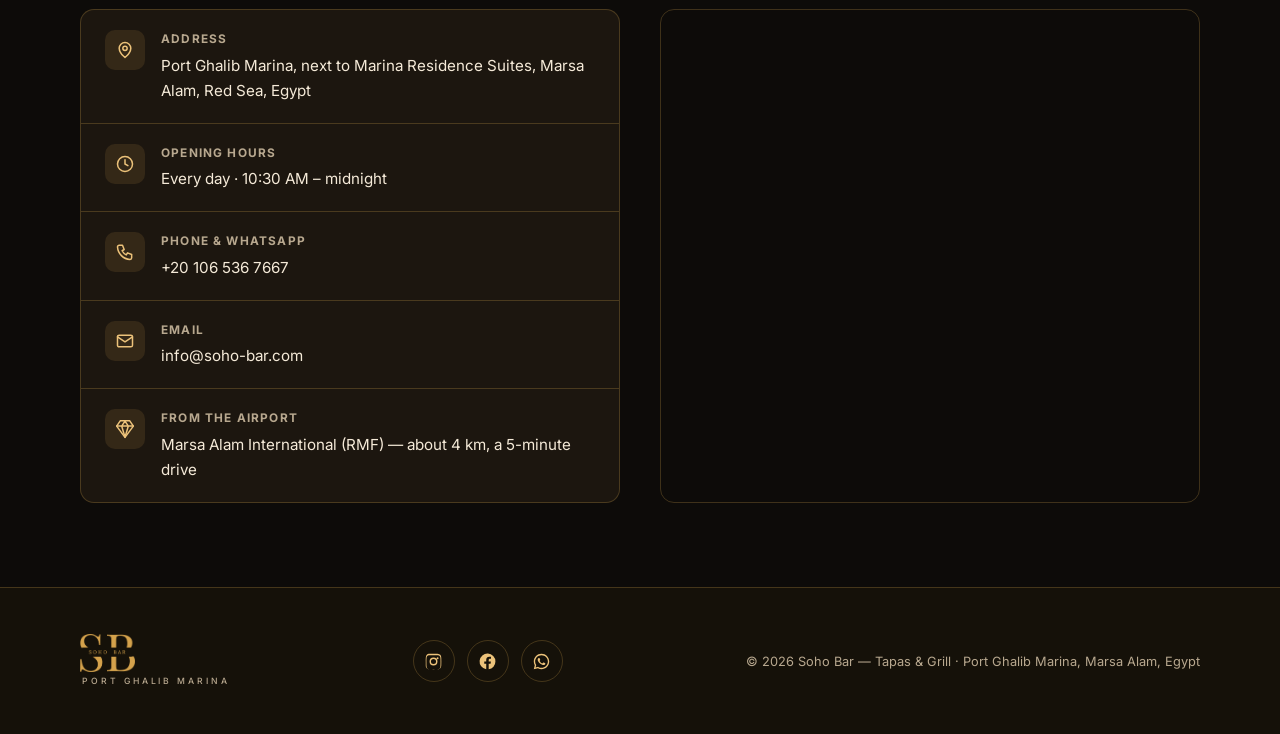
==== commit b9208c2a: "Update price note: prices exclude 14% VAT and 14% service charge Replaces "include VAT and are subje" ====
--- a/soho-bar/index.html
+++ b/soho-bar/index.html
@@ -1149,12 +1149,12 @@
  ]},
 ];
 const MENU_NOTE={
-  en:'All prices in euro (€), include VAT and are subject to a 12% service charge. We prioritise local, seasonal produce, so some items may vary. Please tell us about any allergies before ordering.',
-  de:'Alle Preise in Euro (€), inkl. MwSt., zzgl. 12% Service. Wir bevorzugen lokale, saisonale Produkte — einzelne Gerichte können daher variieren. Bitte informieren Sie uns vor der Bestellung über Allergien.',
-  it:'Tutti i prezzi in euro (€), IVA inclusa, soggetti a un 12% di servizio. Diamo priorità a prodotti locali e di stagione, quindi alcuni piatti possono variare. Informateci di eventuali allergie prima di ordinare.',
-  pl:'Wszystkie ceny w euro (€), zawierają VAT i podlegają 12% opłacie serwisowej. Stawiamy na lokalne, sezonowe produkty, więc niektóre pozycje mogą się różnić. Prosimy o informację o alergiach przed zamówieniem.',
-  cs:'Všechny ceny jsou v eurech (€), včetně DPH a podléhají 12% servisnímu poplatku. Upřednostňujeme místní a sezónní suroviny, proto se některé položky mohou lišit. Před objednáním nás prosím informujte o alergiích.',
-  nl:'Alle prijzen in euro (€), inclusief btw en onderworpen aan 12% servicekosten. We geven prioriteit aan lokale, seizoensgebonden producten, dus sommige gerechten kunnen variëren. Meld allergieën vóór het bestellen.'
+  en:'All prices are in Euro (€), excluding 14% VAT and 14% service charge. We prioritise local, seasonal produce, so some items may vary. Please tell us about any allergies before ordering.',
+  de:'Alle Preise sind in Euro (€), zuzüglich 14 % MwSt. und 14 % Servicegebühr. Wir bevorzugen lokale, saisonale Produkte — einzelne Gerichte können daher variieren. Bitte informieren Sie uns vor der Bestellung über Allergien.',
+  it:'Tutti i prezzi sono in euro (€), IVA del 14% e servizio del 14% esclusi. Diamo priorità a prodotti locali e di stagione, quindi alcuni piatti possono variare. Informateci di eventuali allergie prima di ordinare.',
+  pl:'Wszystkie ceny są w euro (€) i nie zawierają 14% VAT ani 14% opłaty serwisowej. Stawiamy na lokalne, sezonowe produkty, więc niektóre pozycje mogą się różnić. Prosimy o informację o alergiach przed zamówieniem.',
+  cs:'Všechny ceny jsou v eurech (€) a nezahrnují 14% DPH ani 14% servisní poplatek. Upřednostňujeme místní a sezónní suroviny, proto se některé položky mohou lišit. Před objednáním nás prosím informujte o alergiích.',
+  nl:'Alle prijzen zijn in euro (€), exclusief 14% btw en 14% servicekosten. We geven prioriteit aan lokale, seizoensgebonden producten, dus sommige gerechten kunnen variëren. Meld allergieën vóór het bestellen.'
 };
 let activeCat=0;
 function renderMenu(){
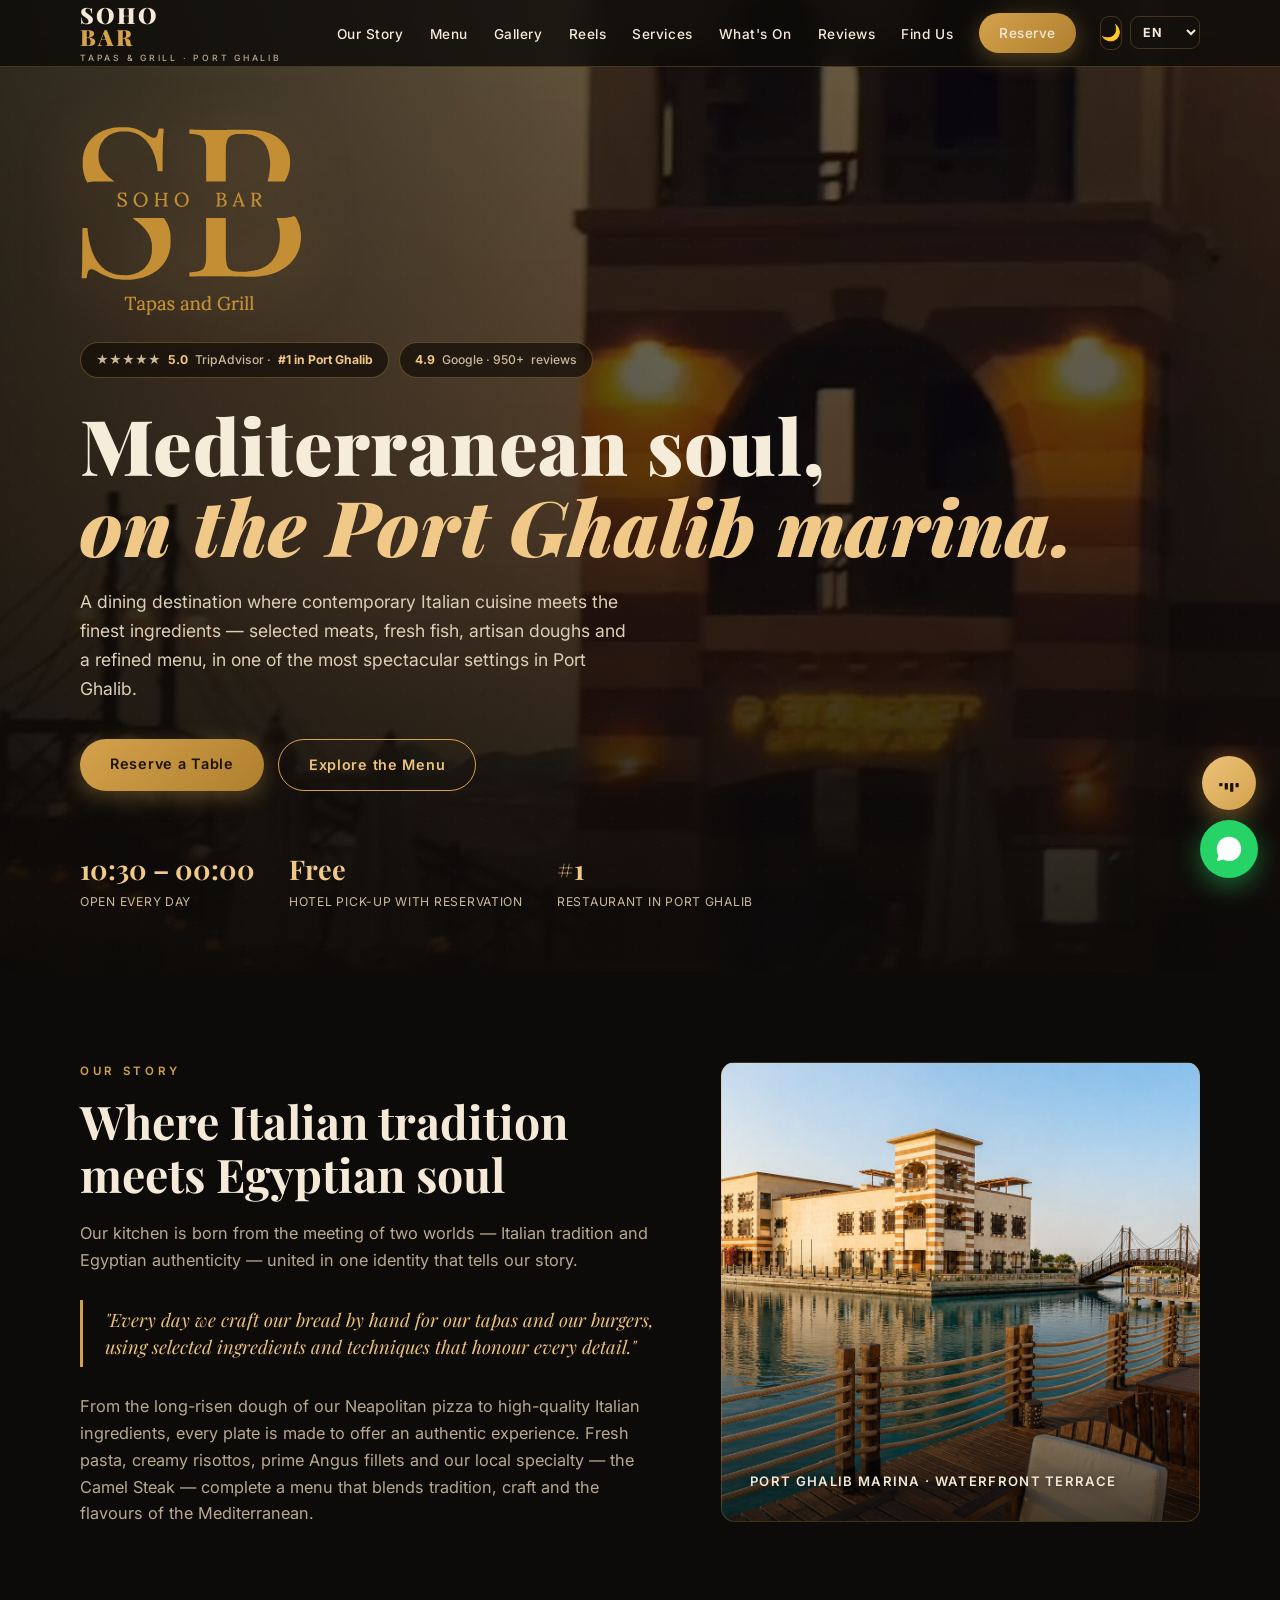
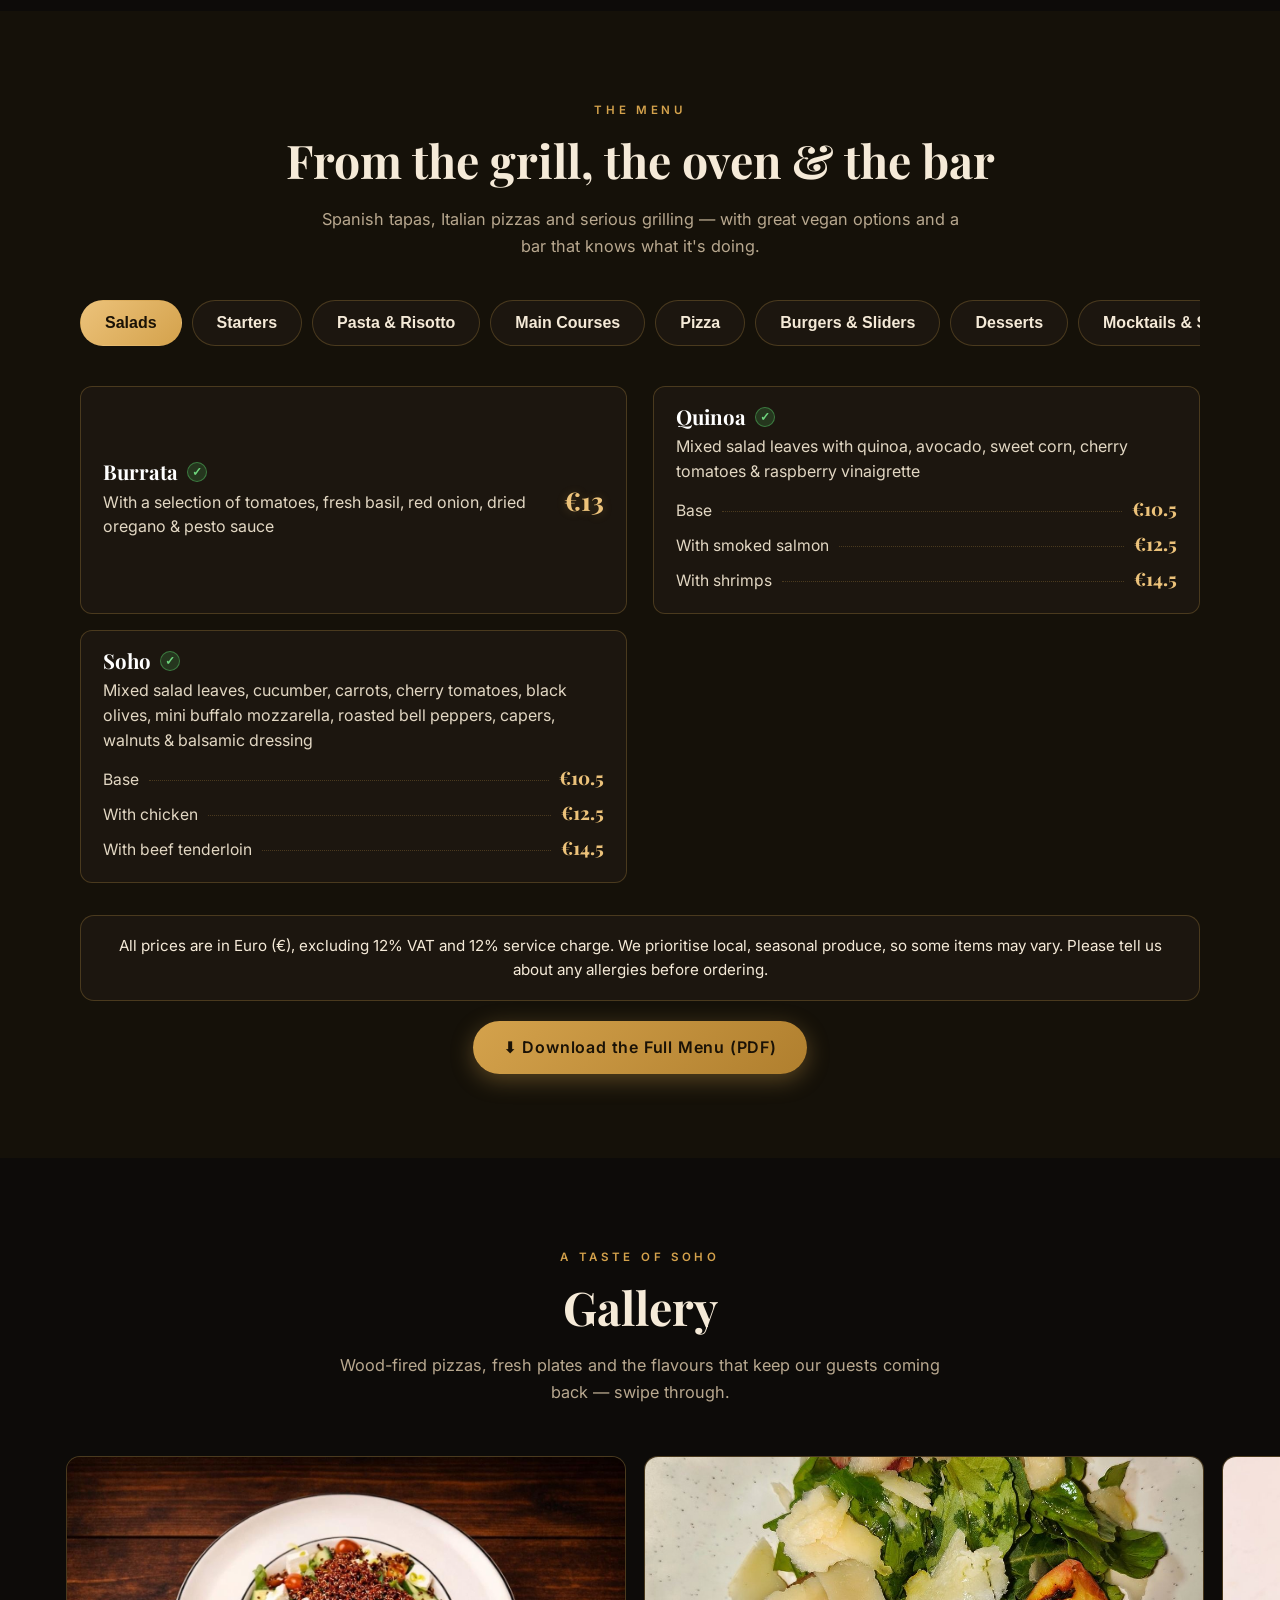
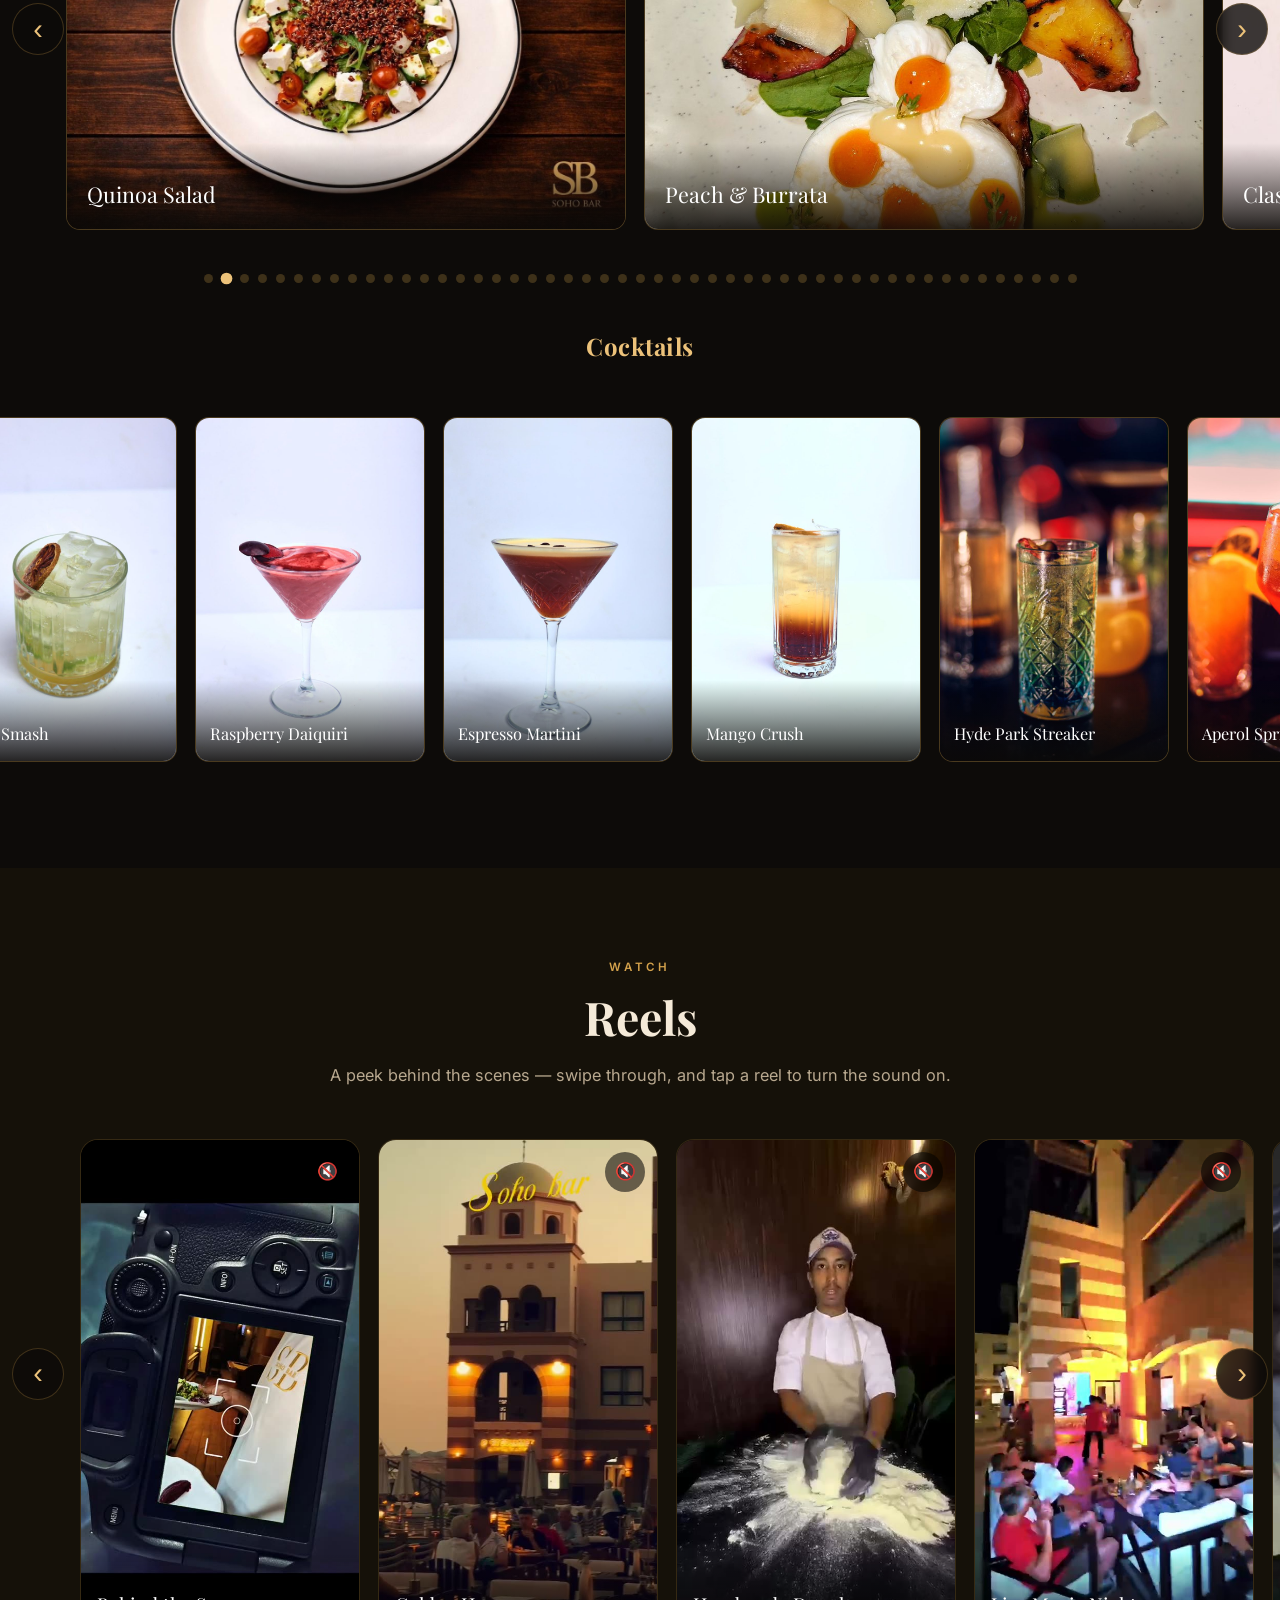
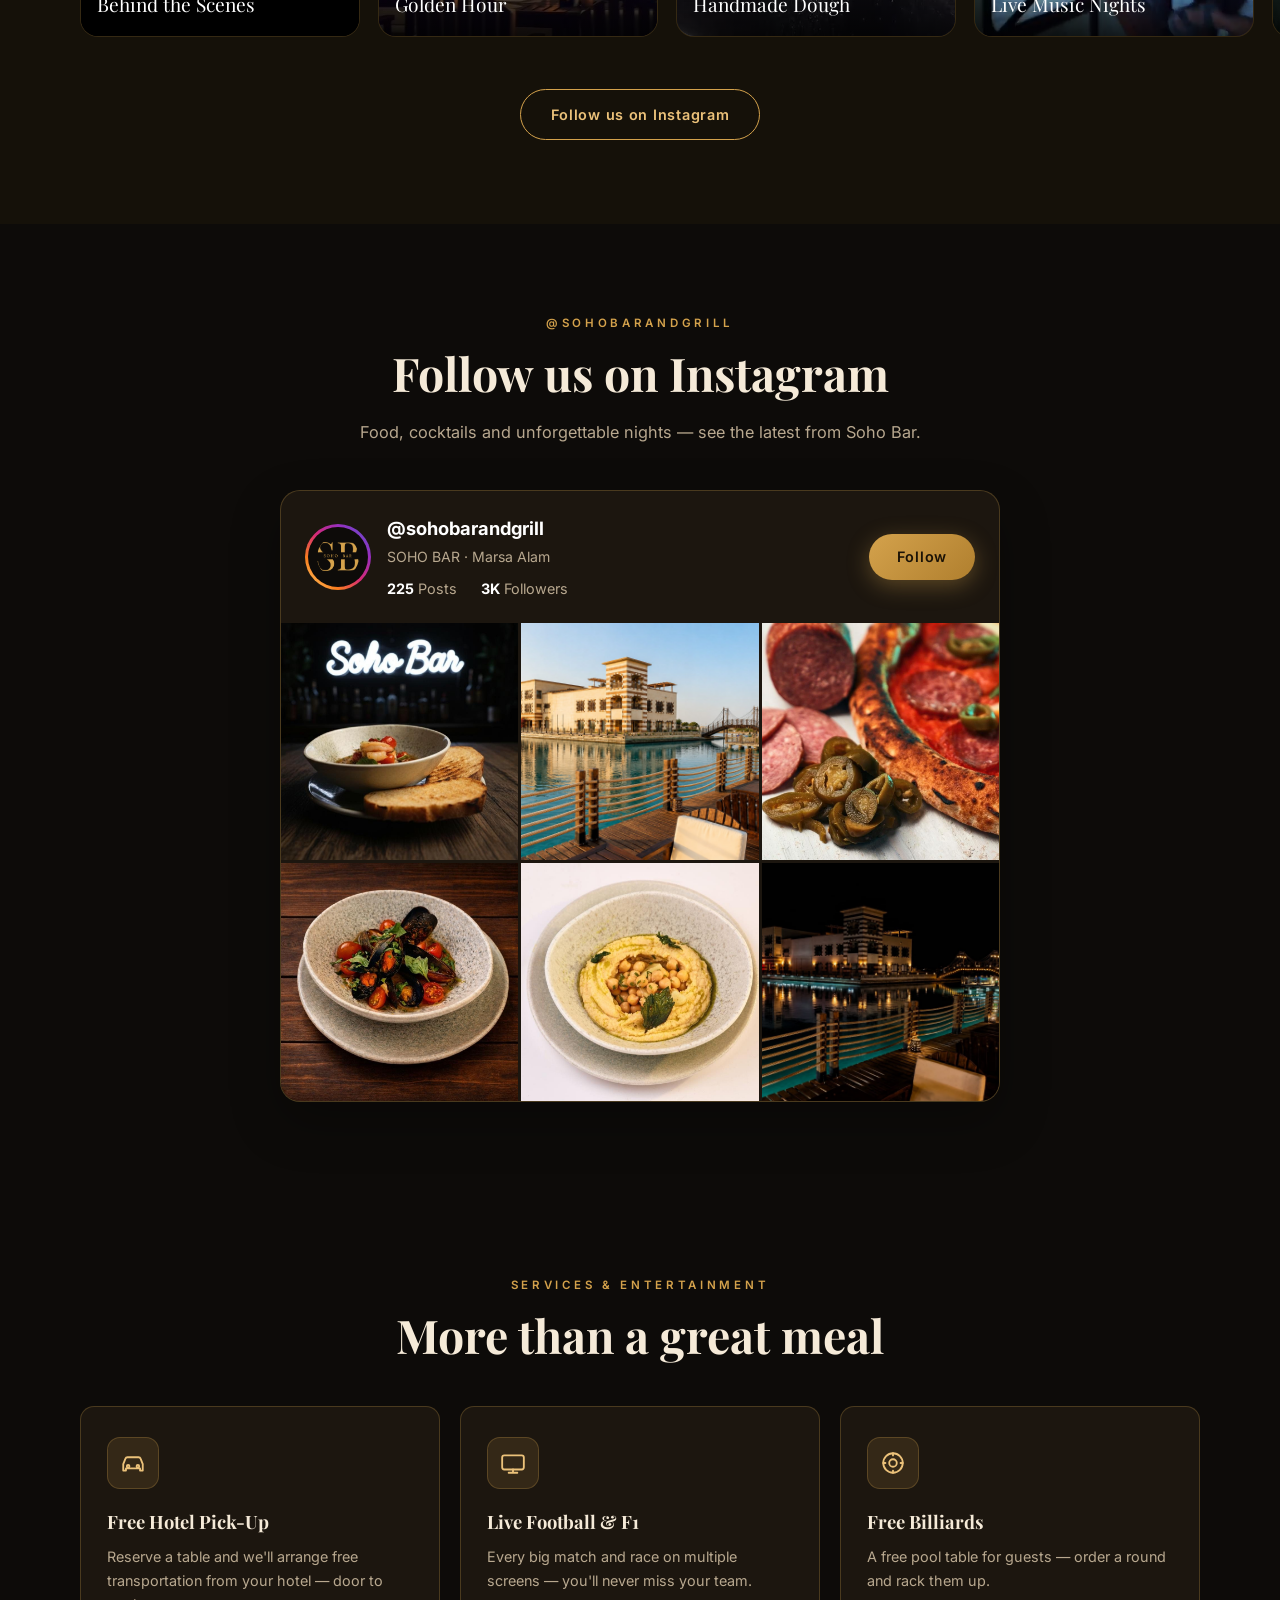
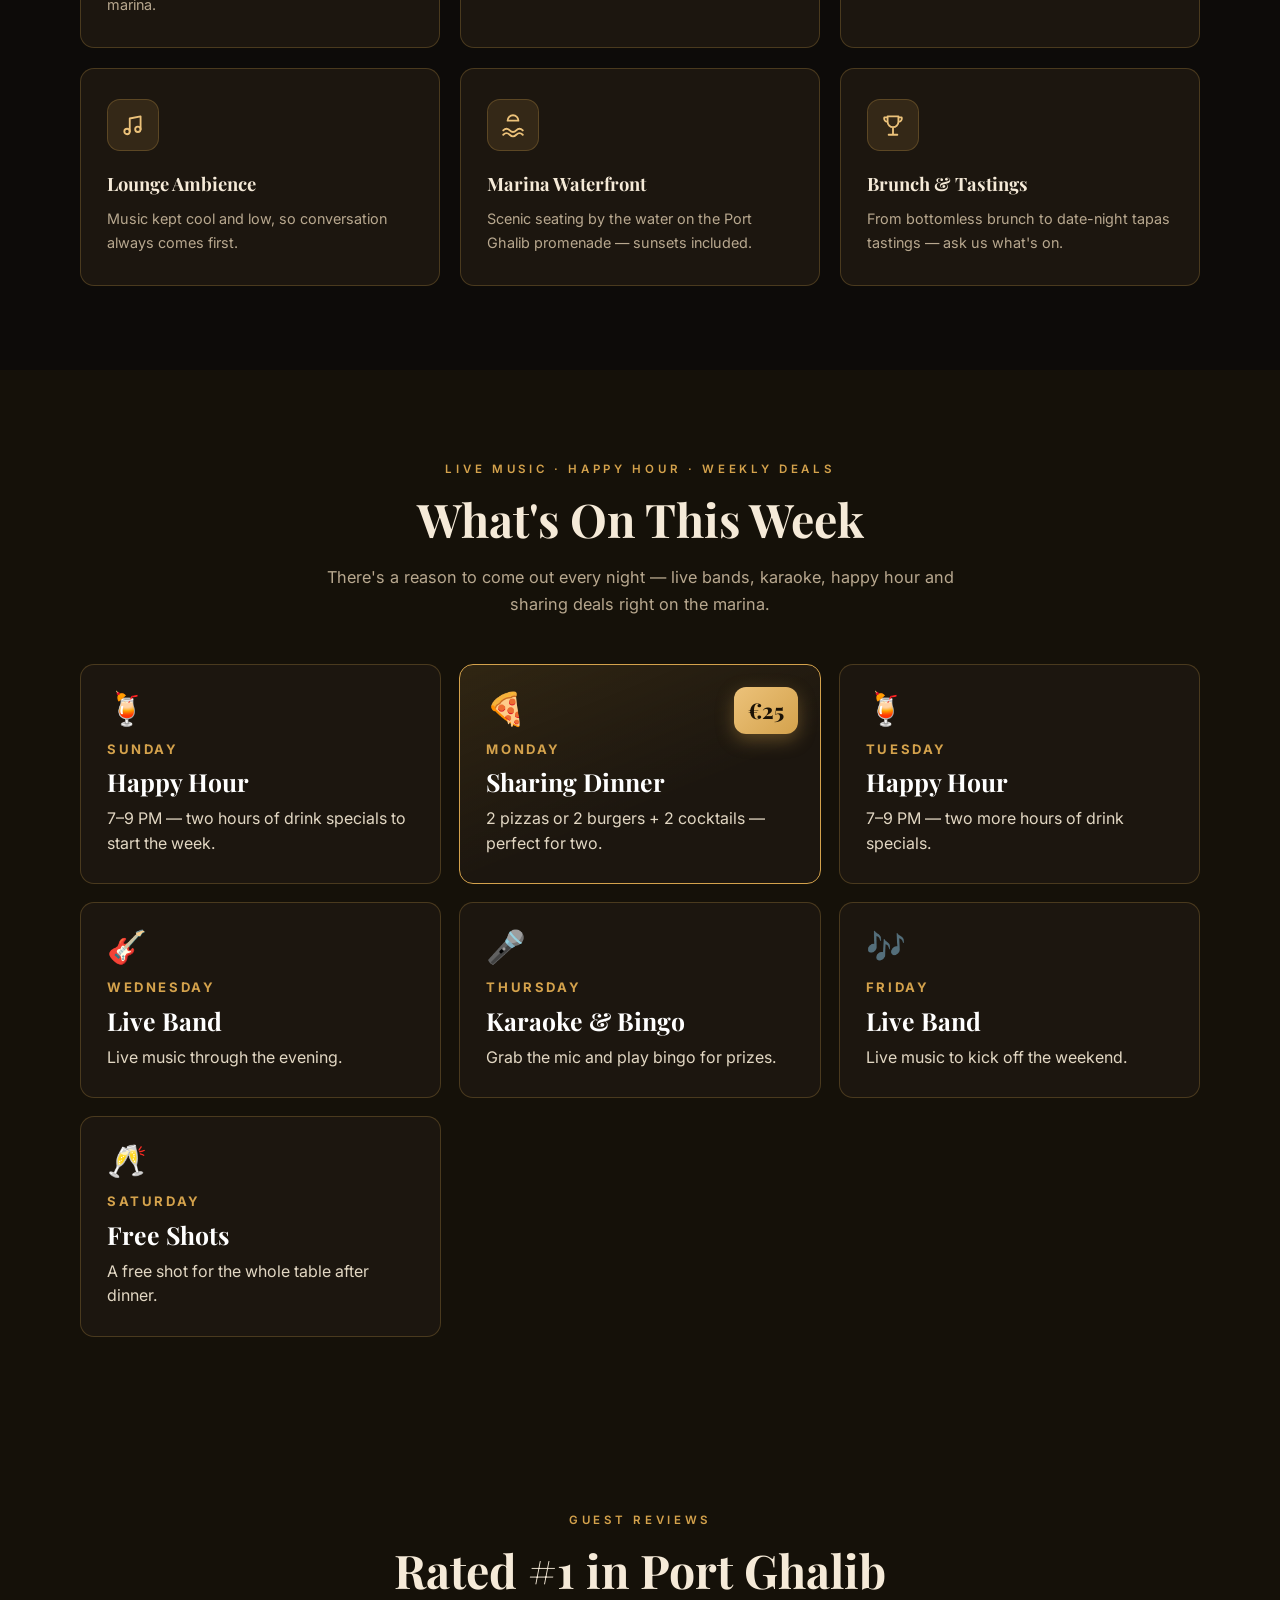
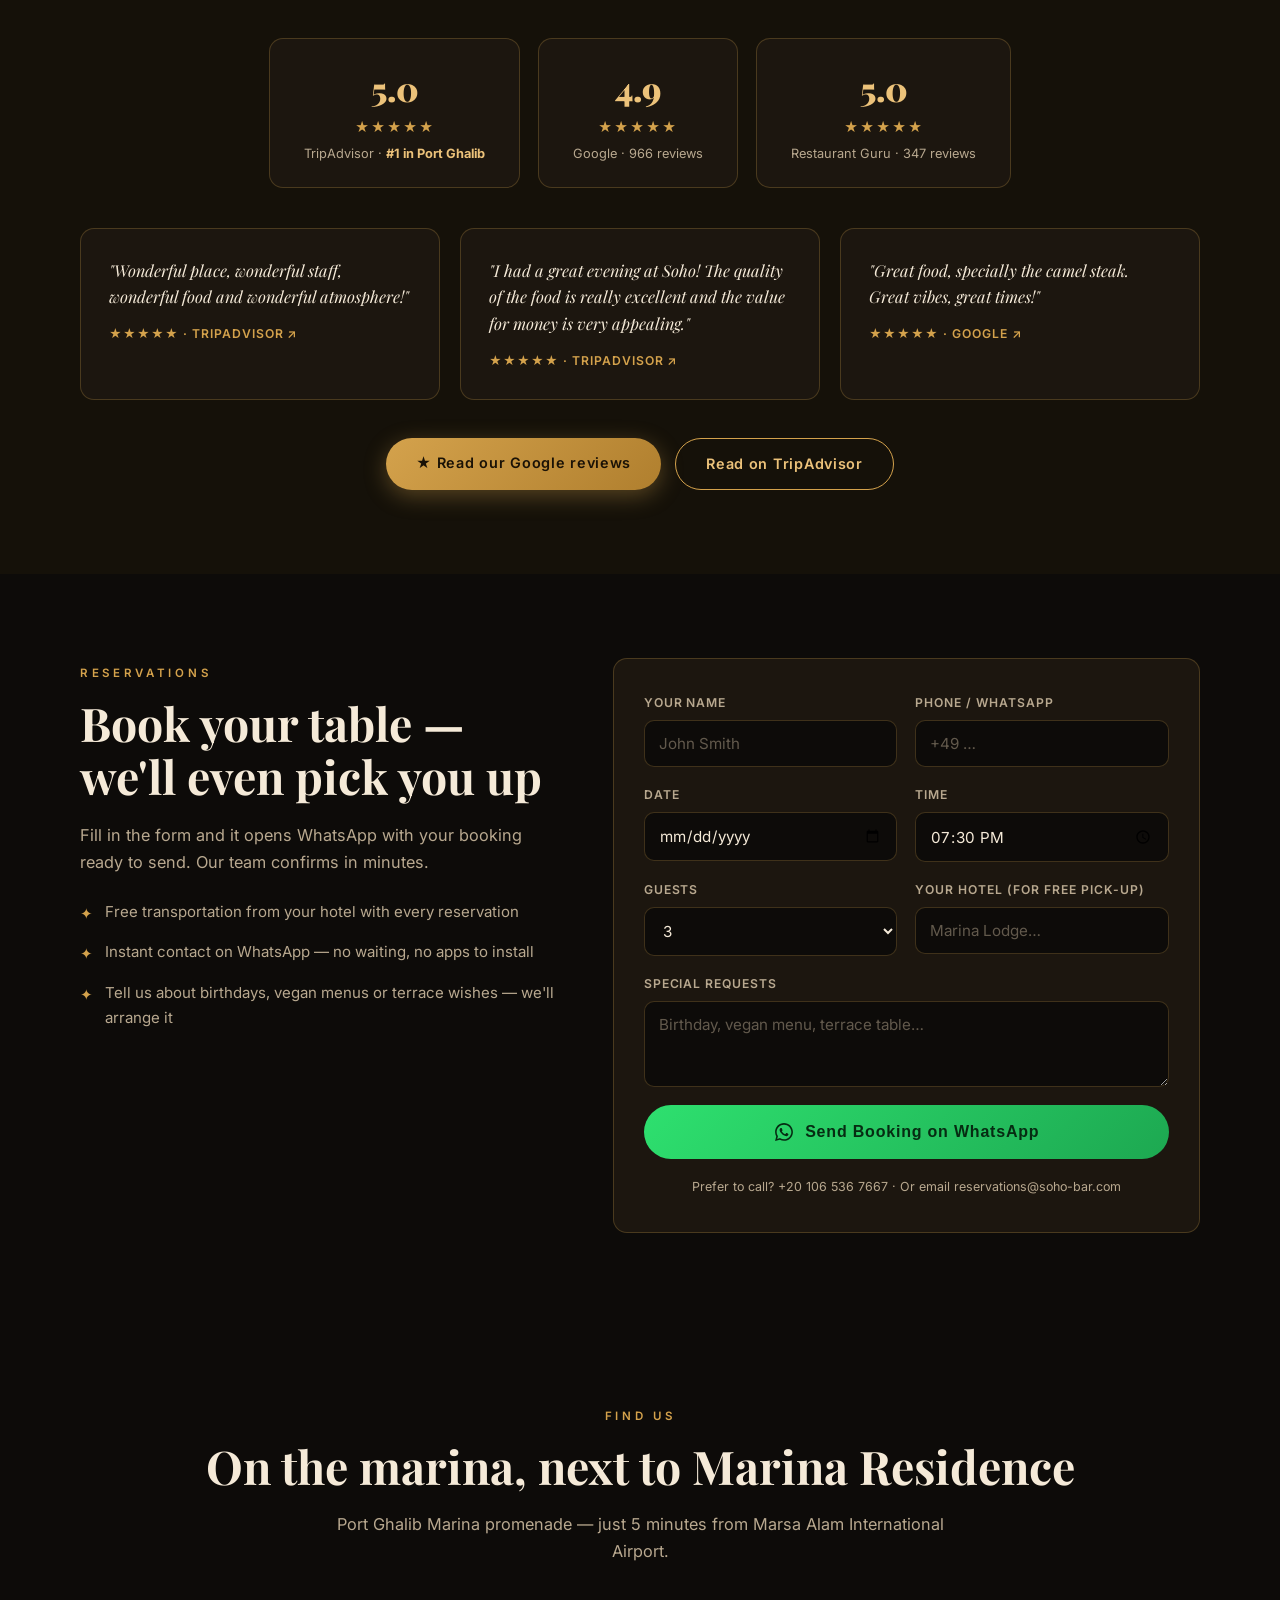
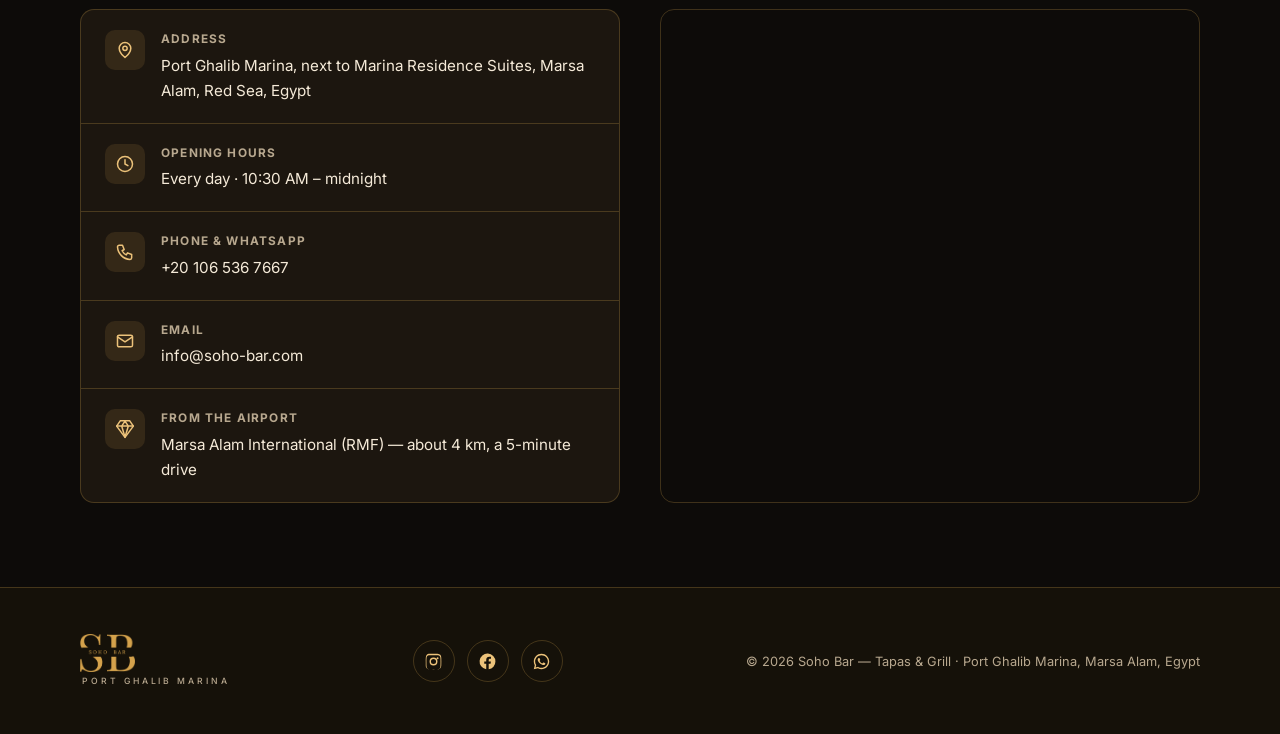
==== commit 72572cca: "Price note: 12% VAT and 12% service charge Changes both rates in the menu note from 14% to 12%, in a" ====
--- a/soho-bar/index.html
+++ b/soho-bar/index.html
@@ -1149,12 +1149,12 @@
  ]},
 ];
 const MENU_NOTE={
-  en:'All prices are in Euro (€), excluding 14% VAT and 14% service charge. We prioritise local, seasonal produce, so some items may vary. Please tell us about any allergies before ordering.',
-  de:'Alle Preise sind in Euro (€), zuzüglich 14 % MwSt. und 14 % Servicegebühr. Wir bevorzugen lokale, saisonale Produkte — einzelne Gerichte können daher variieren. Bitte informieren Sie uns vor der Bestellung über Allergien.',
-  it:'Tutti i prezzi sono in euro (€), IVA del 14% e servizio del 14% esclusi. Diamo priorità a prodotti locali e di stagione, quindi alcuni piatti possono variare. Informateci di eventuali allergie prima di ordinare.',
-  pl:'Wszystkie ceny są w euro (€) i nie zawierają 14% VAT ani 14% opłaty serwisowej. Stawiamy na lokalne, sezonowe produkty, więc niektóre pozycje mogą się różnić. Prosimy o informację o alergiach przed zamówieniem.',
-  cs:'Všechny ceny jsou v eurech (€) a nezahrnují 14% DPH ani 14% servisní poplatek. Upřednostňujeme místní a sezónní suroviny, proto se některé položky mohou lišit. Před objednáním nás prosím informujte o alergiích.',
-  nl:'Alle prijzen zijn in euro (€), exclusief 14% btw en 14% servicekosten. We geven prioriteit aan lokale, seizoensgebonden producten, dus sommige gerechten kunnen variëren. Meld allergieën vóór het bestellen.'
+  en:'All prices are in Euro (€), excluding 12% VAT and 12% service charge. We prioritise local, seasonal produce, so some items may vary. Please tell us about any allergies before ordering.',
+  de:'Alle Preise sind in Euro (€), zuzüglich 12 % MwSt. und 12 % Servicegebühr. Wir bevorzugen lokale, saisonale Produkte — einzelne Gerichte können daher variieren. Bitte informieren Sie uns vor der Bestellung über Allergien.',
+  it:'Tutti i prezzi sono in euro (€), IVA del 12% e servizio del 12% esclusi. Diamo priorità a prodotti locali e di stagione, quindi alcuni piatti possono variare. Informateci di eventuali allergie prima di ordinare.',
+  pl:'Wszystkie ceny są w euro (€) i nie zawierają 12% VAT ani 12% opłaty serwisowej. Stawiamy na lokalne, sezonowe produkty, więc niektóre pozycje mogą się różnić. Prosimy o informację o alergiach przed zamówieniem.',
+  cs:'Všechny ceny jsou v eurech (€) a nezahrnují 12% DPH ani 12% servisní poplatek. Upřednostňujeme místní a sezónní suroviny, proto se některé položky mohou lišit. Před objednáním nás prosím informujte o alergiích.',
+  nl:'Alle prijzen zijn in euro (€), exclusief 12% btw en 12% servicekosten. We geven prioriteit aan lokale, seizoensgebonden producten, dus sommige gerechten kunnen variëren. Meld allergieën vóór het bestellen.'
 };
 let activeCat=0;
 function renderMenu(){
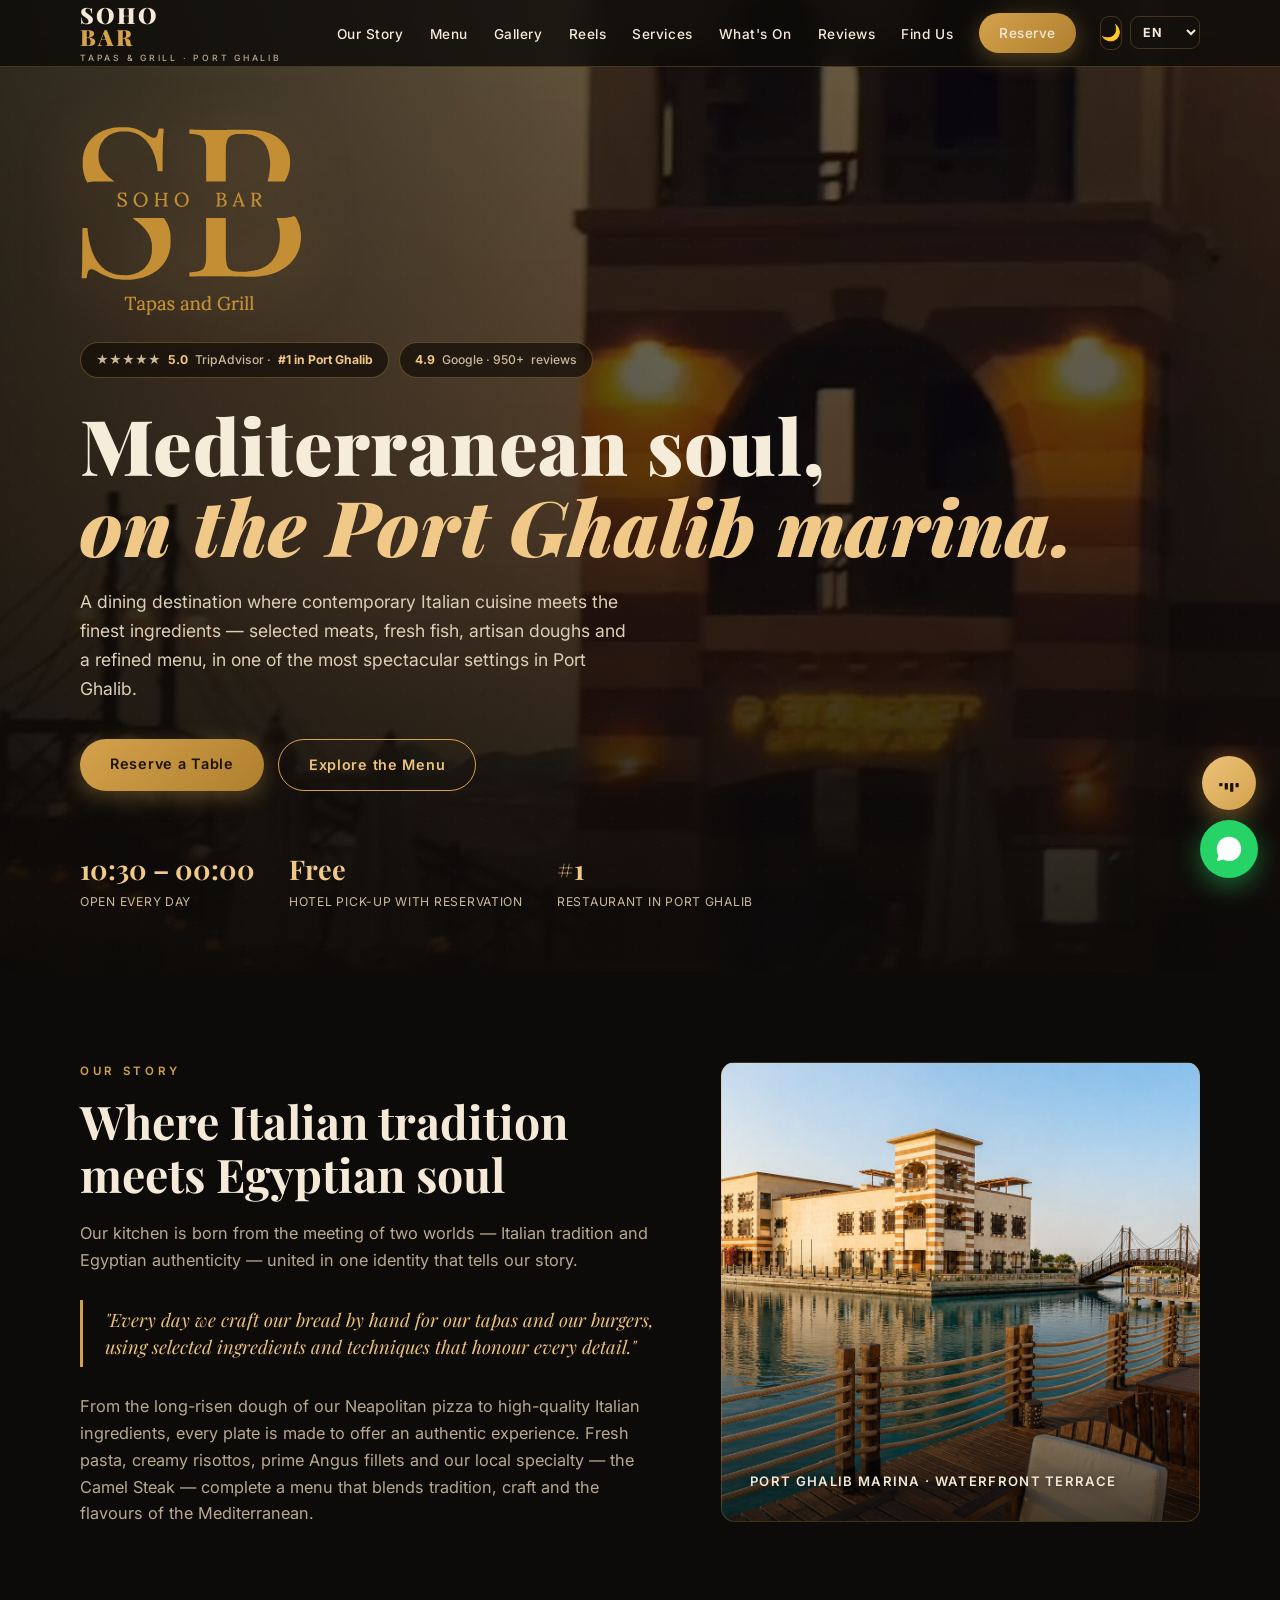
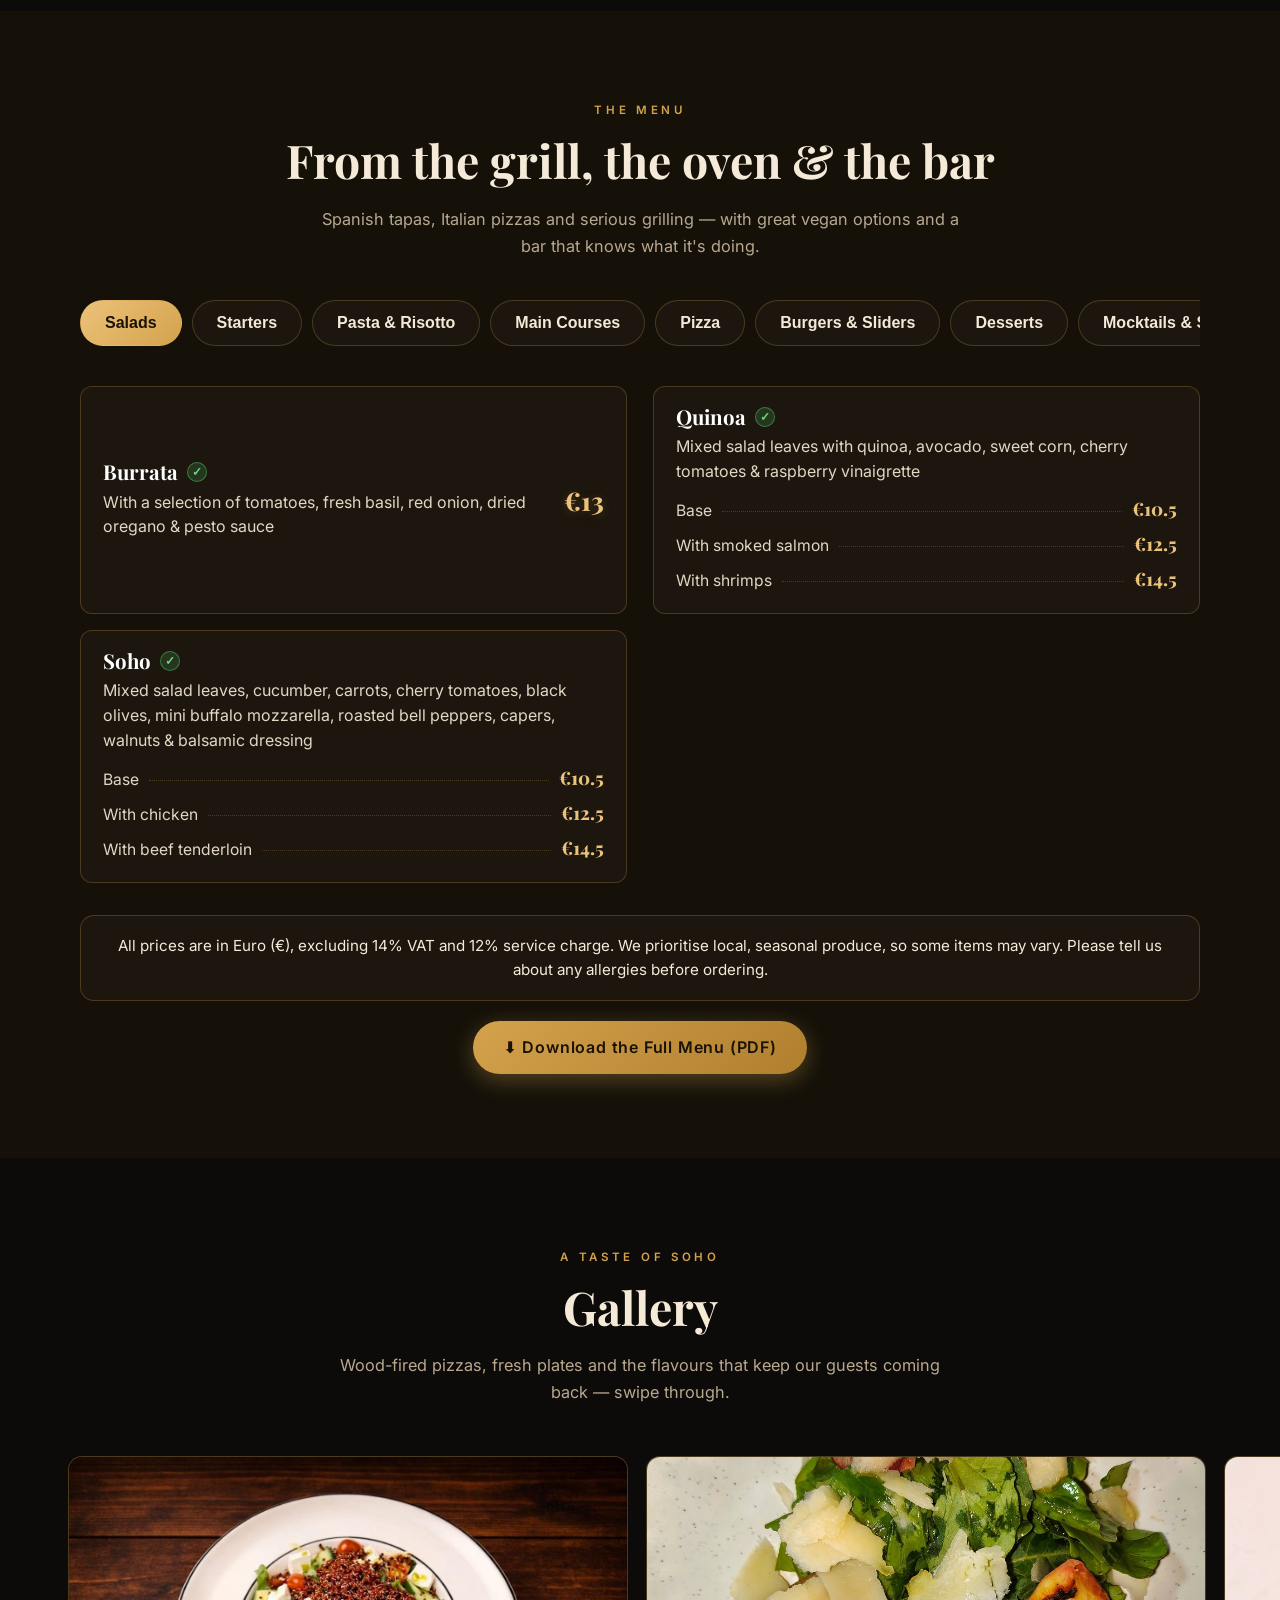
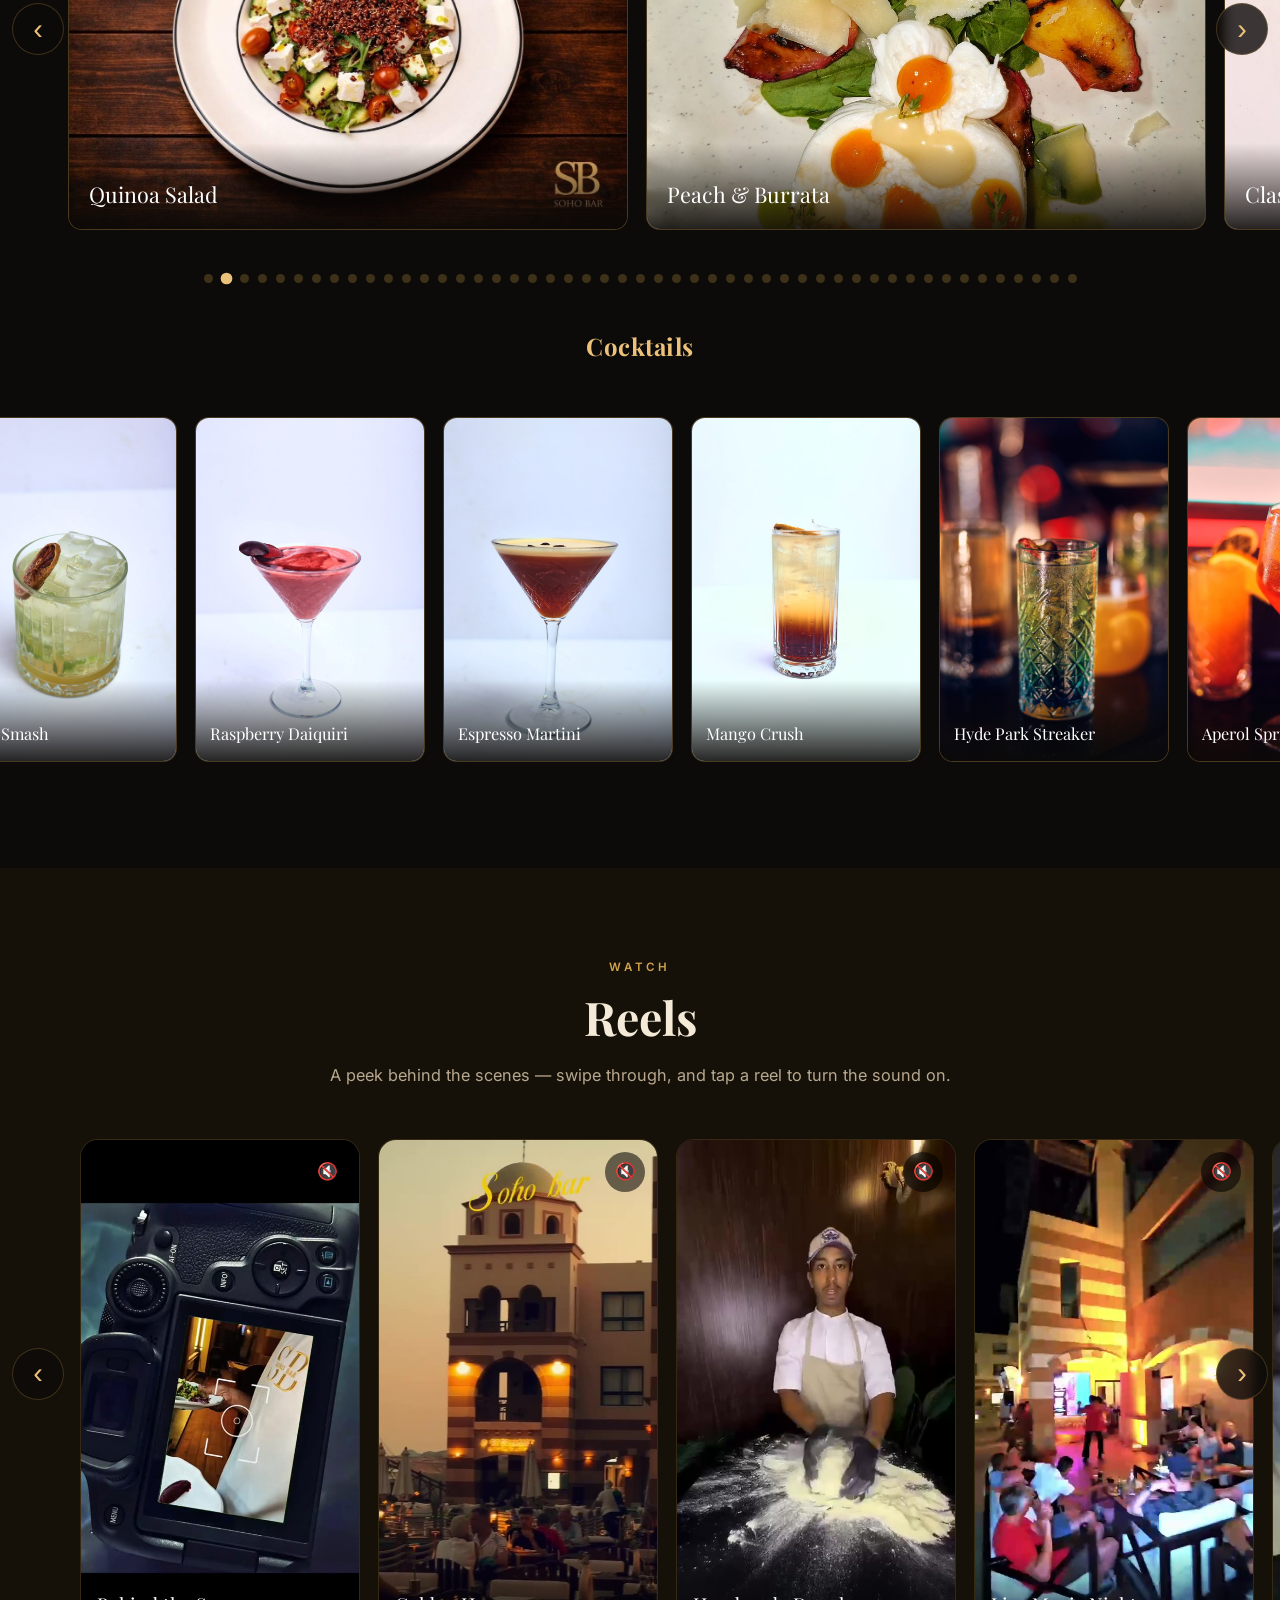
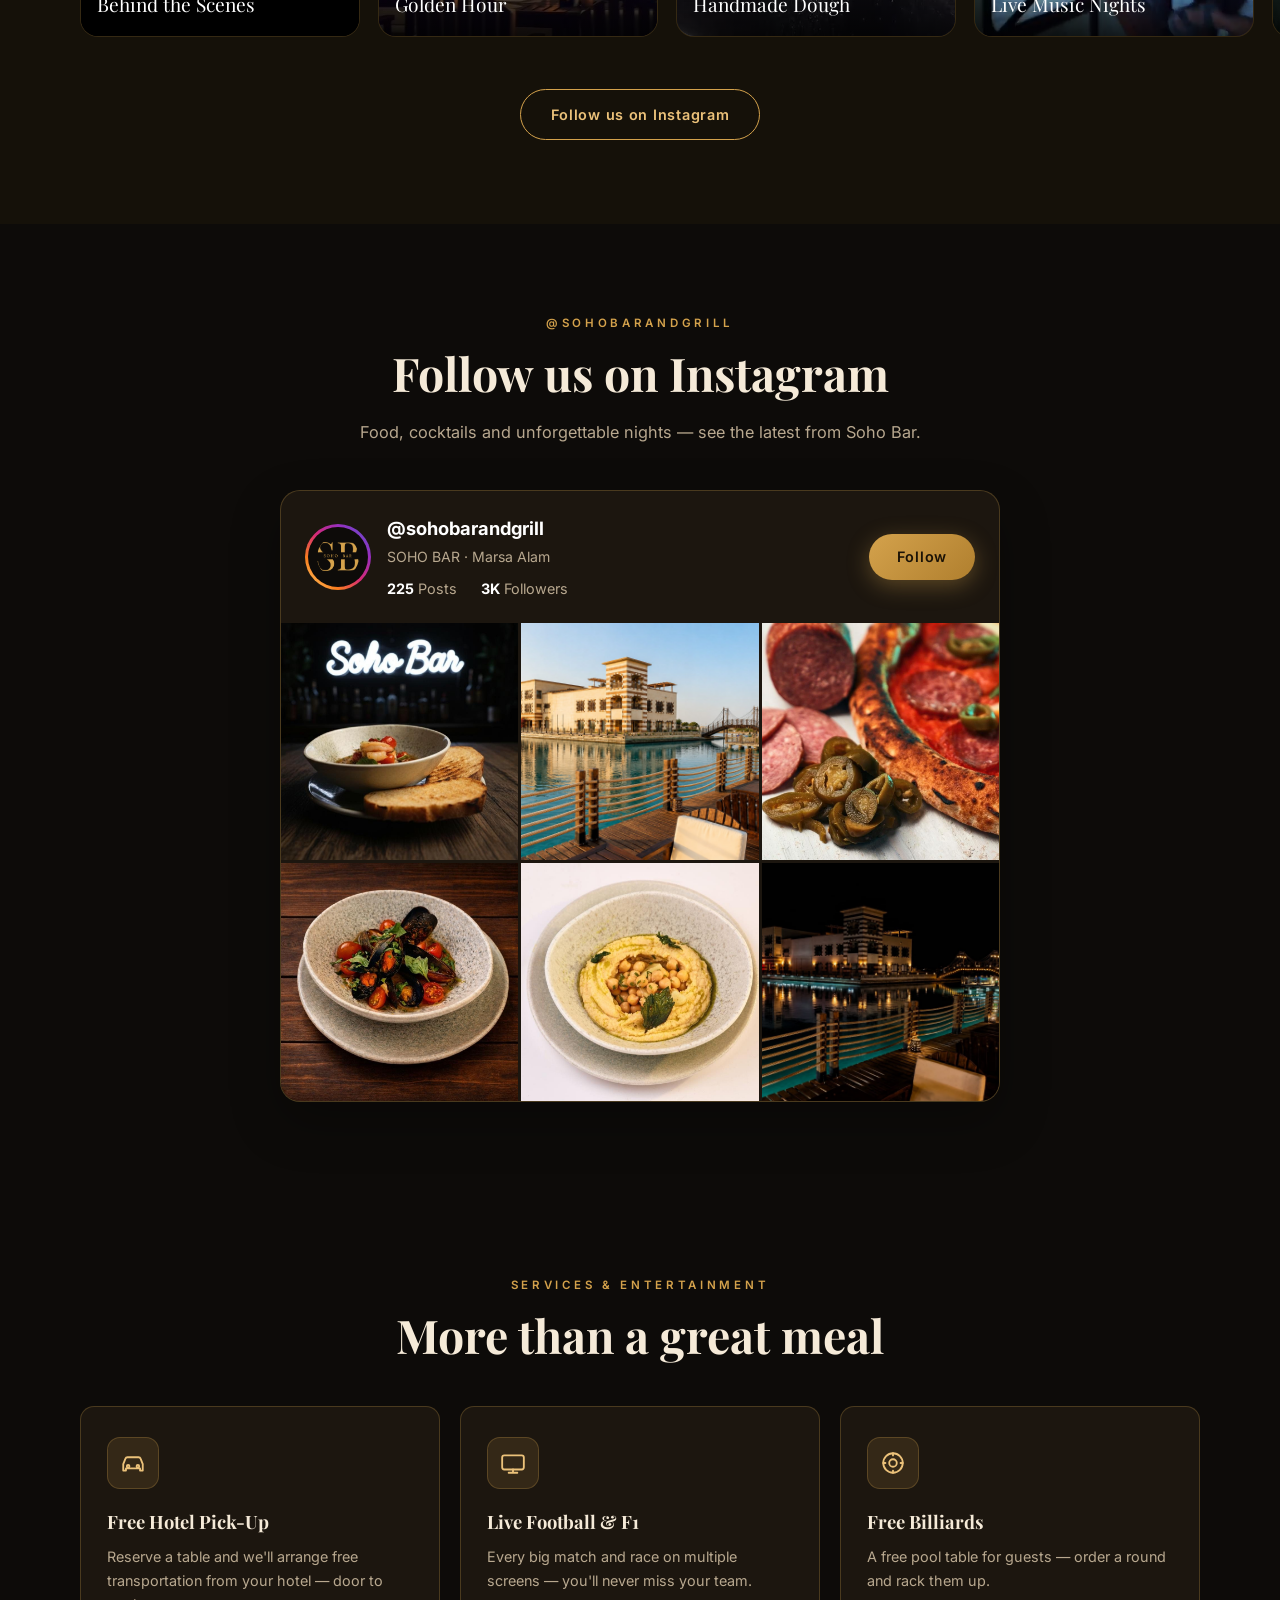
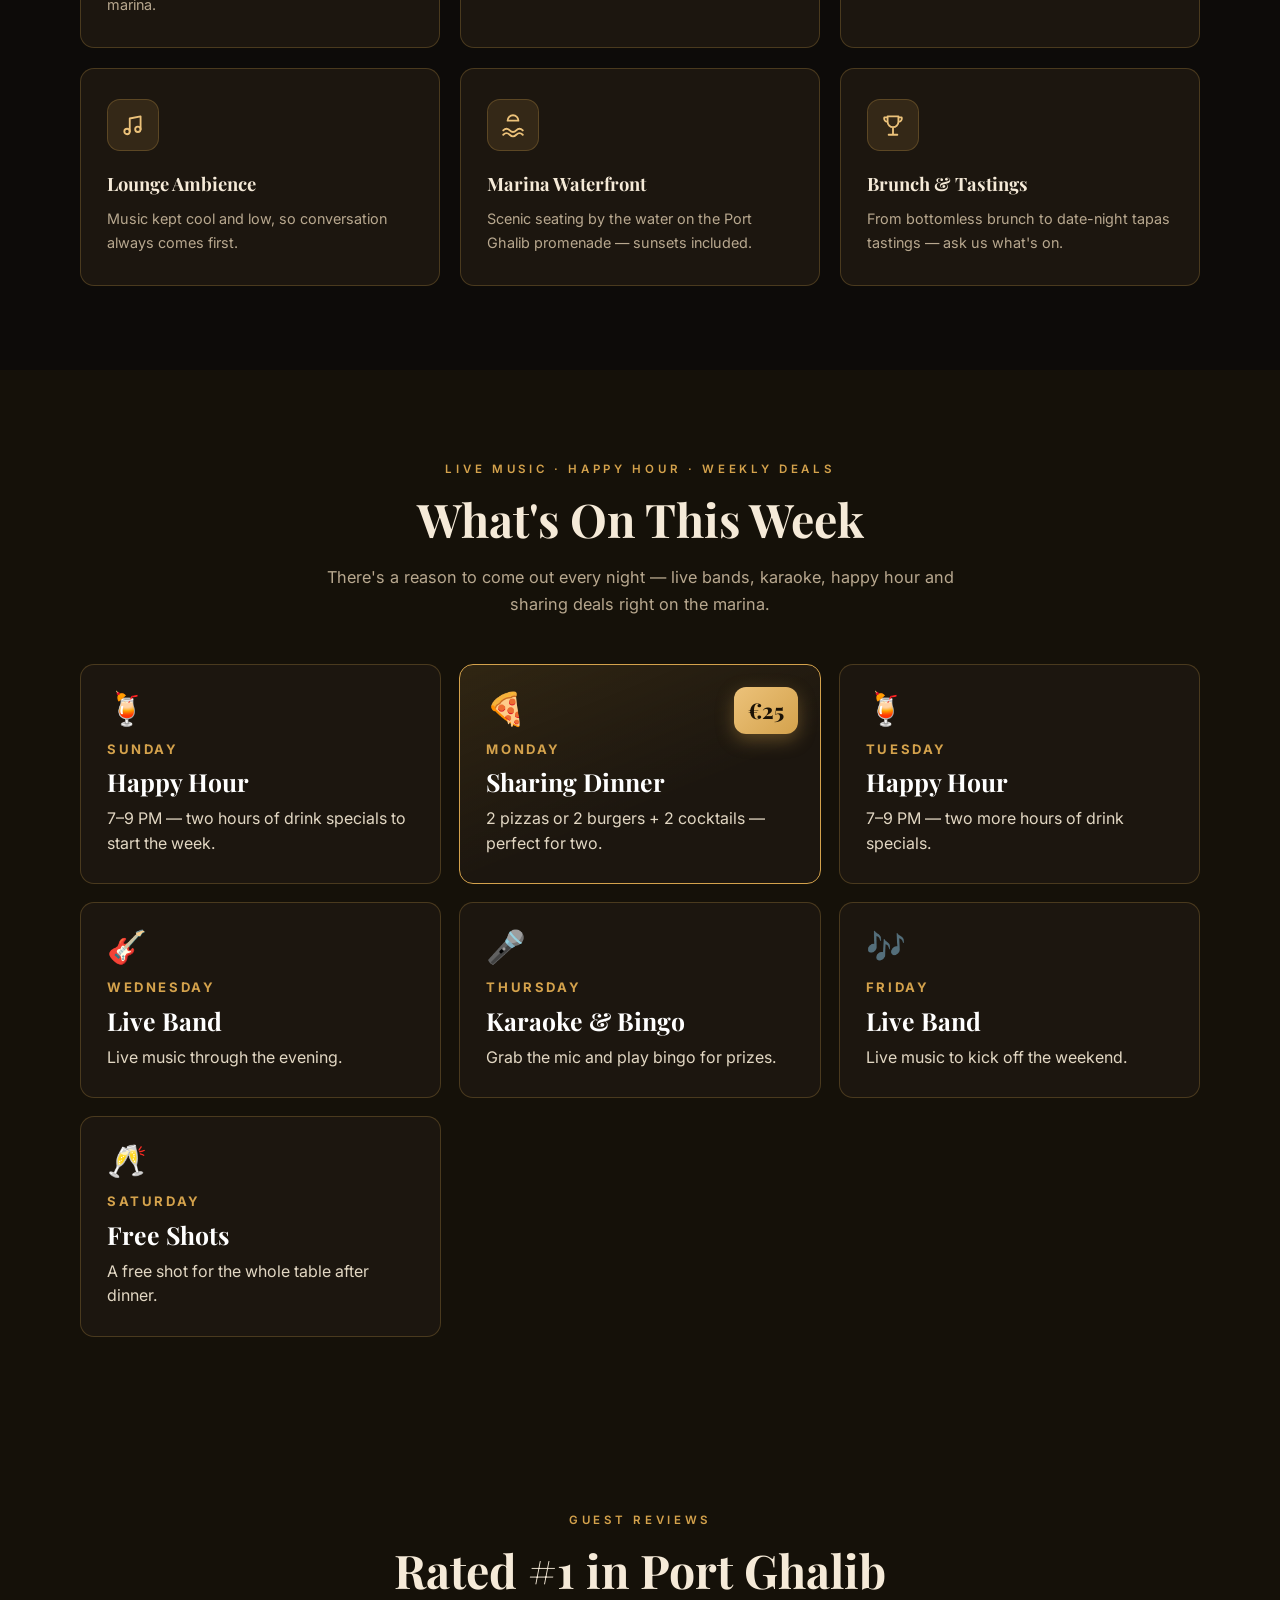
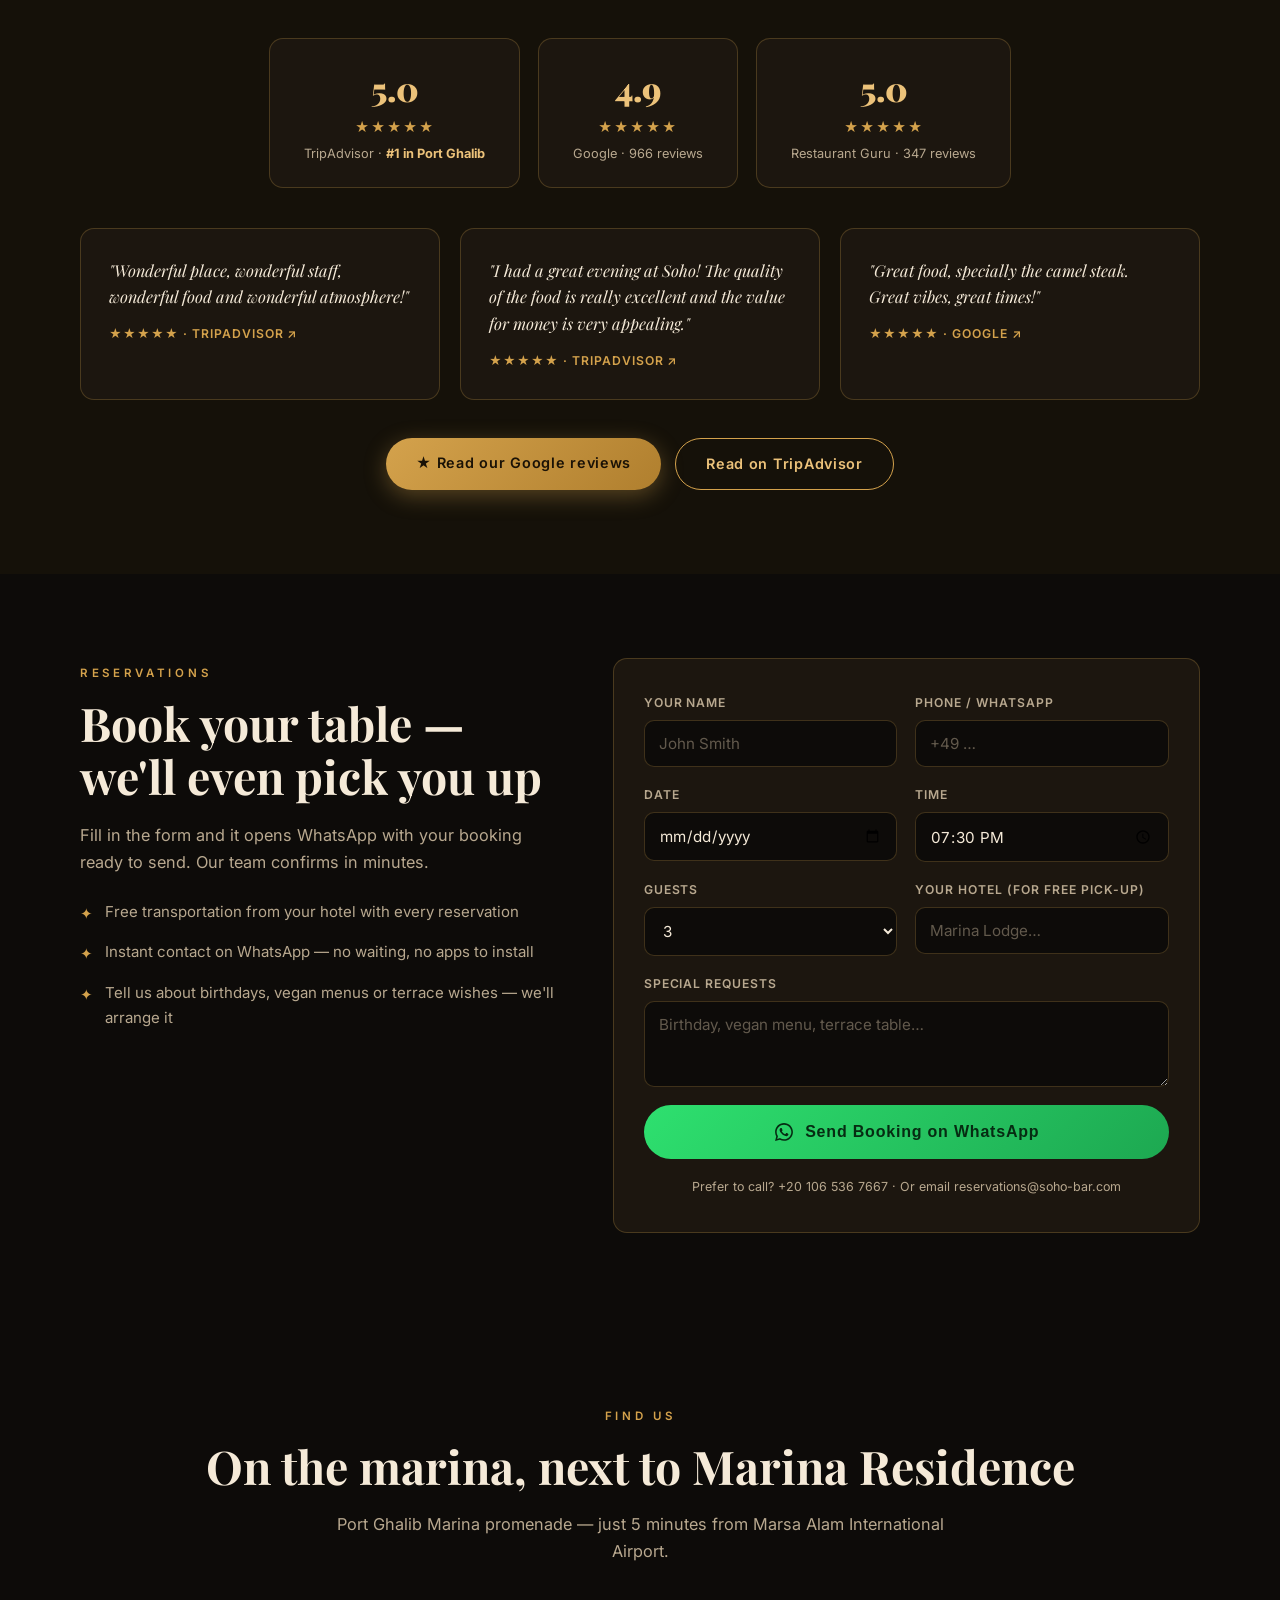
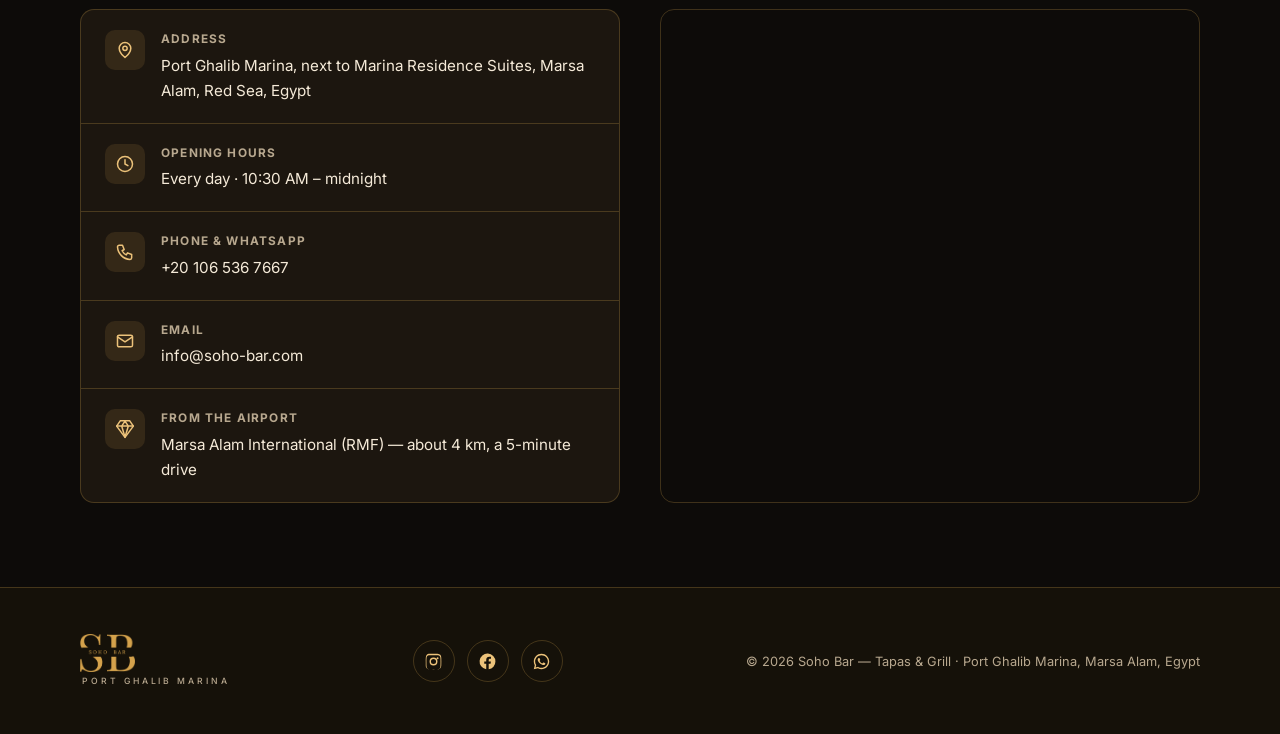
==== commit 744f94b3: "Price note: 14% VAT and 12% service charge Menu note now reads "All prices are in Euro (EUR), exclud" ====
--- a/soho-bar/index.html
+++ b/soho-bar/index.html
@@ -1149,12 +1149,12 @@
  ]},
 ];
 const MENU_NOTE={
-  en:'All prices are in Euro (€), excluding 12% VAT and 12% service charge. We prioritise local, seasonal produce, so some items may vary. Please tell us about any allergies before ordering.',
-  de:'Alle Preise sind in Euro (€), zuzüglich 12 % MwSt. und 12 % Servicegebühr. Wir bevorzugen lokale, saisonale Produkte — einzelne Gerichte können daher variieren. Bitte informieren Sie uns vor der Bestellung über Allergien.',
-  it:'Tutti i prezzi sono in euro (€), IVA del 12% e servizio del 12% esclusi. Diamo priorità a prodotti locali e di stagione, quindi alcuni piatti possono variare. Informateci di eventuali allergie prima di ordinare.',
-  pl:'Wszystkie ceny są w euro (€) i nie zawierają 12% VAT ani 12% opłaty serwisowej. Stawiamy na lokalne, sezonowe produkty, więc niektóre pozycje mogą się różnić. Prosimy o informację o alergiach przed zamówieniem.',
-  cs:'Všechny ceny jsou v eurech (€) a nezahrnují 12% DPH ani 12% servisní poplatek. Upřednostňujeme místní a sezónní suroviny, proto se některé položky mohou lišit. Před objednáním nás prosím informujte o alergiích.',
-  nl:'Alle prijzen zijn in euro (€), exclusief 12% btw en 12% servicekosten. We geven prioriteit aan lokale, seizoensgebonden producten, dus sommige gerechten kunnen variëren. Meld allergieën vóór het bestellen.'
+  en:'All prices are in Euro (€), excluding 14% VAT and 12% service charge. We prioritise local, seasonal produce, so some items may vary. Please tell us about any allergies before ordering.',
+  de:'Alle Preise sind in Euro (€), zuzüglich 14 % MwSt. und 12 % Servicegebühr. Wir bevorzugen lokale, saisonale Produkte — einzelne Gerichte können daher variieren. Bitte informieren Sie uns vor der Bestellung über Allergien.',
+  it:'Tutti i prezzi sono in euro (€), IVA del 14% e servizio del 12% esclusi. Diamo priorità a prodotti locali e di stagione, quindi alcuni piatti possono variare. Informateci di eventuali allergie prima di ordinare.',
+  pl:'Wszystkie ceny są w euro (€) i nie zawierają 14% VAT ani 12% opłaty serwisowej. Stawiamy na lokalne, sezonowe produkty, więc niektóre pozycje mogą się różnić. Prosimy o informację o alergiach przed zamówieniem.',
+  cs:'Všechny ceny jsou v eurech (€) a nezahrnují 14% DPH ani 12% servisní poplatek. Upřednostňujeme místní a sezónní suroviny, proto se některé položky mohou lišit. Před objednáním nás prosím informujte o alergiích.',
+  nl:'Alle prijzen zijn in euro (€), exclusief 14% btw en 12% servicekosten. We geven prioriteit aan lokale, seizoensgebonden producten, dus sommige gerechten kunnen variëren. Meld allergieën vóór het bestellen.'
 };
 let activeCat=0;
 function renderMenu(){
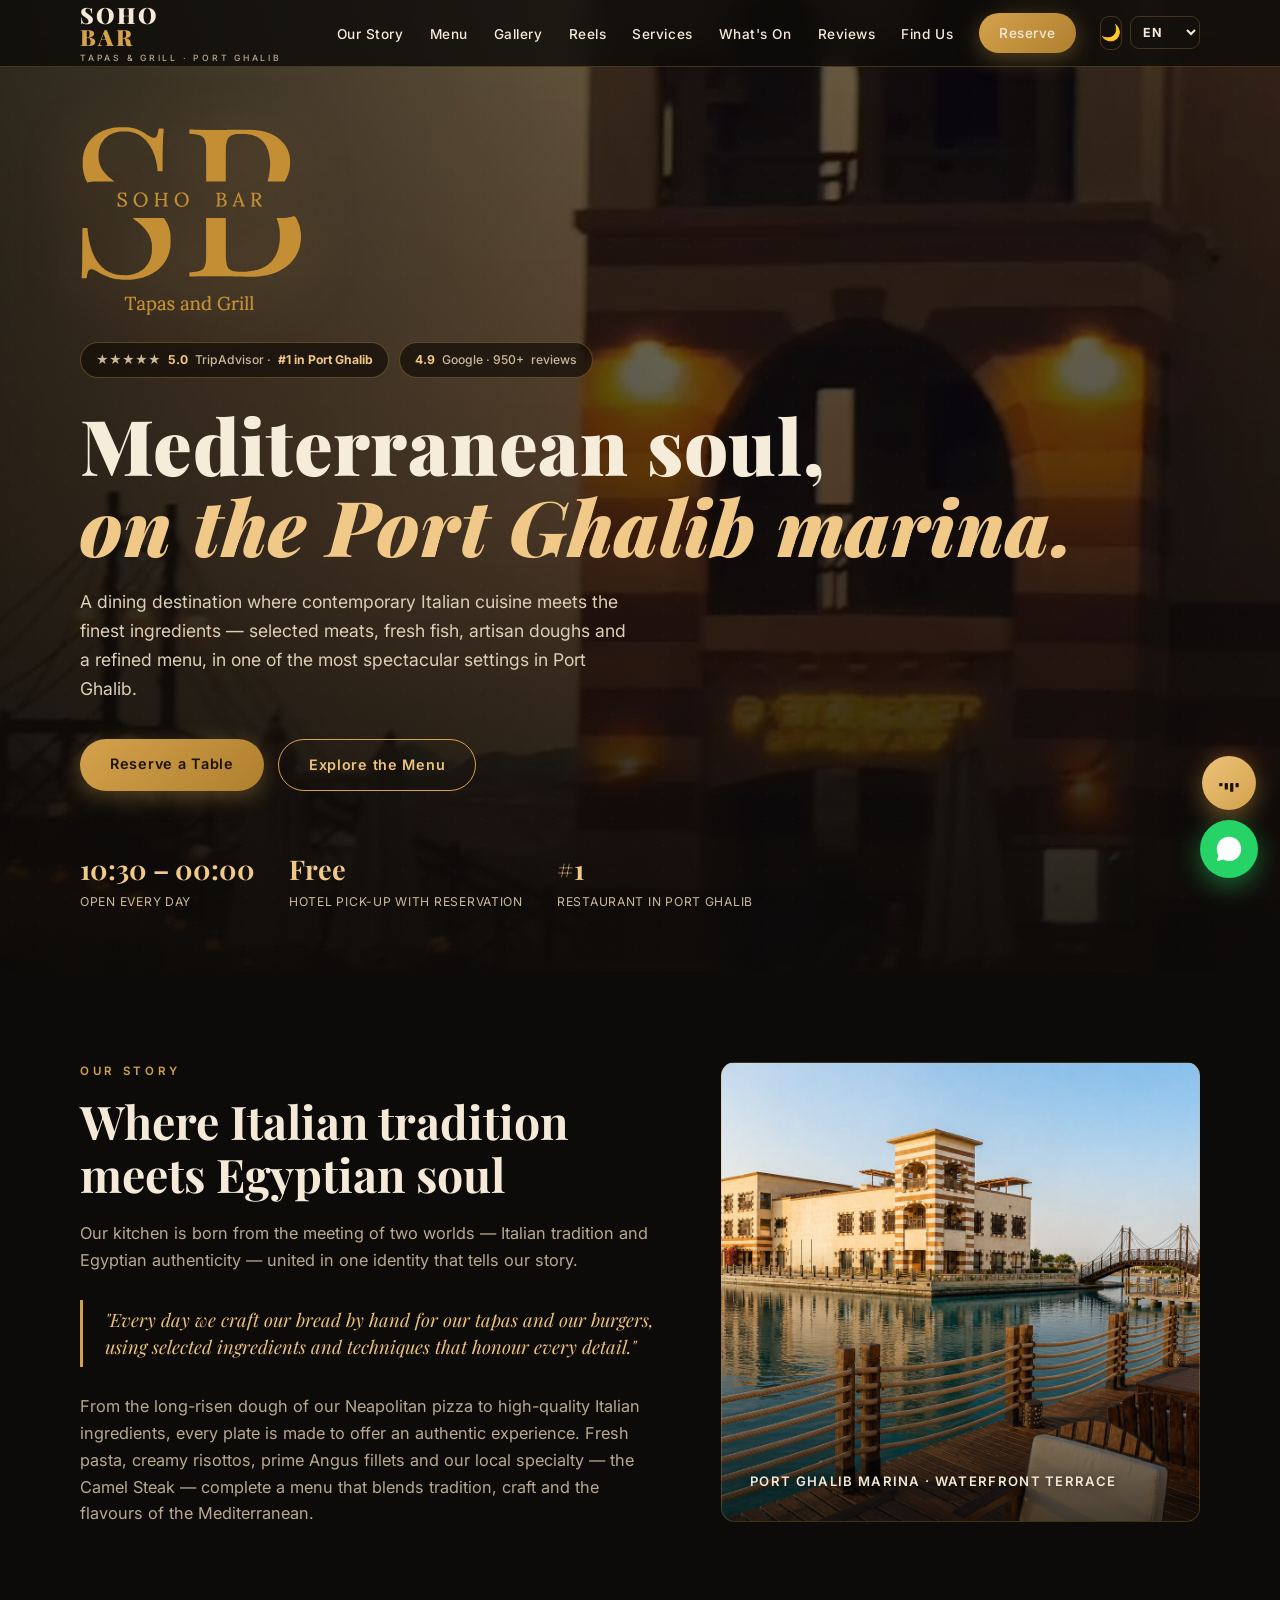
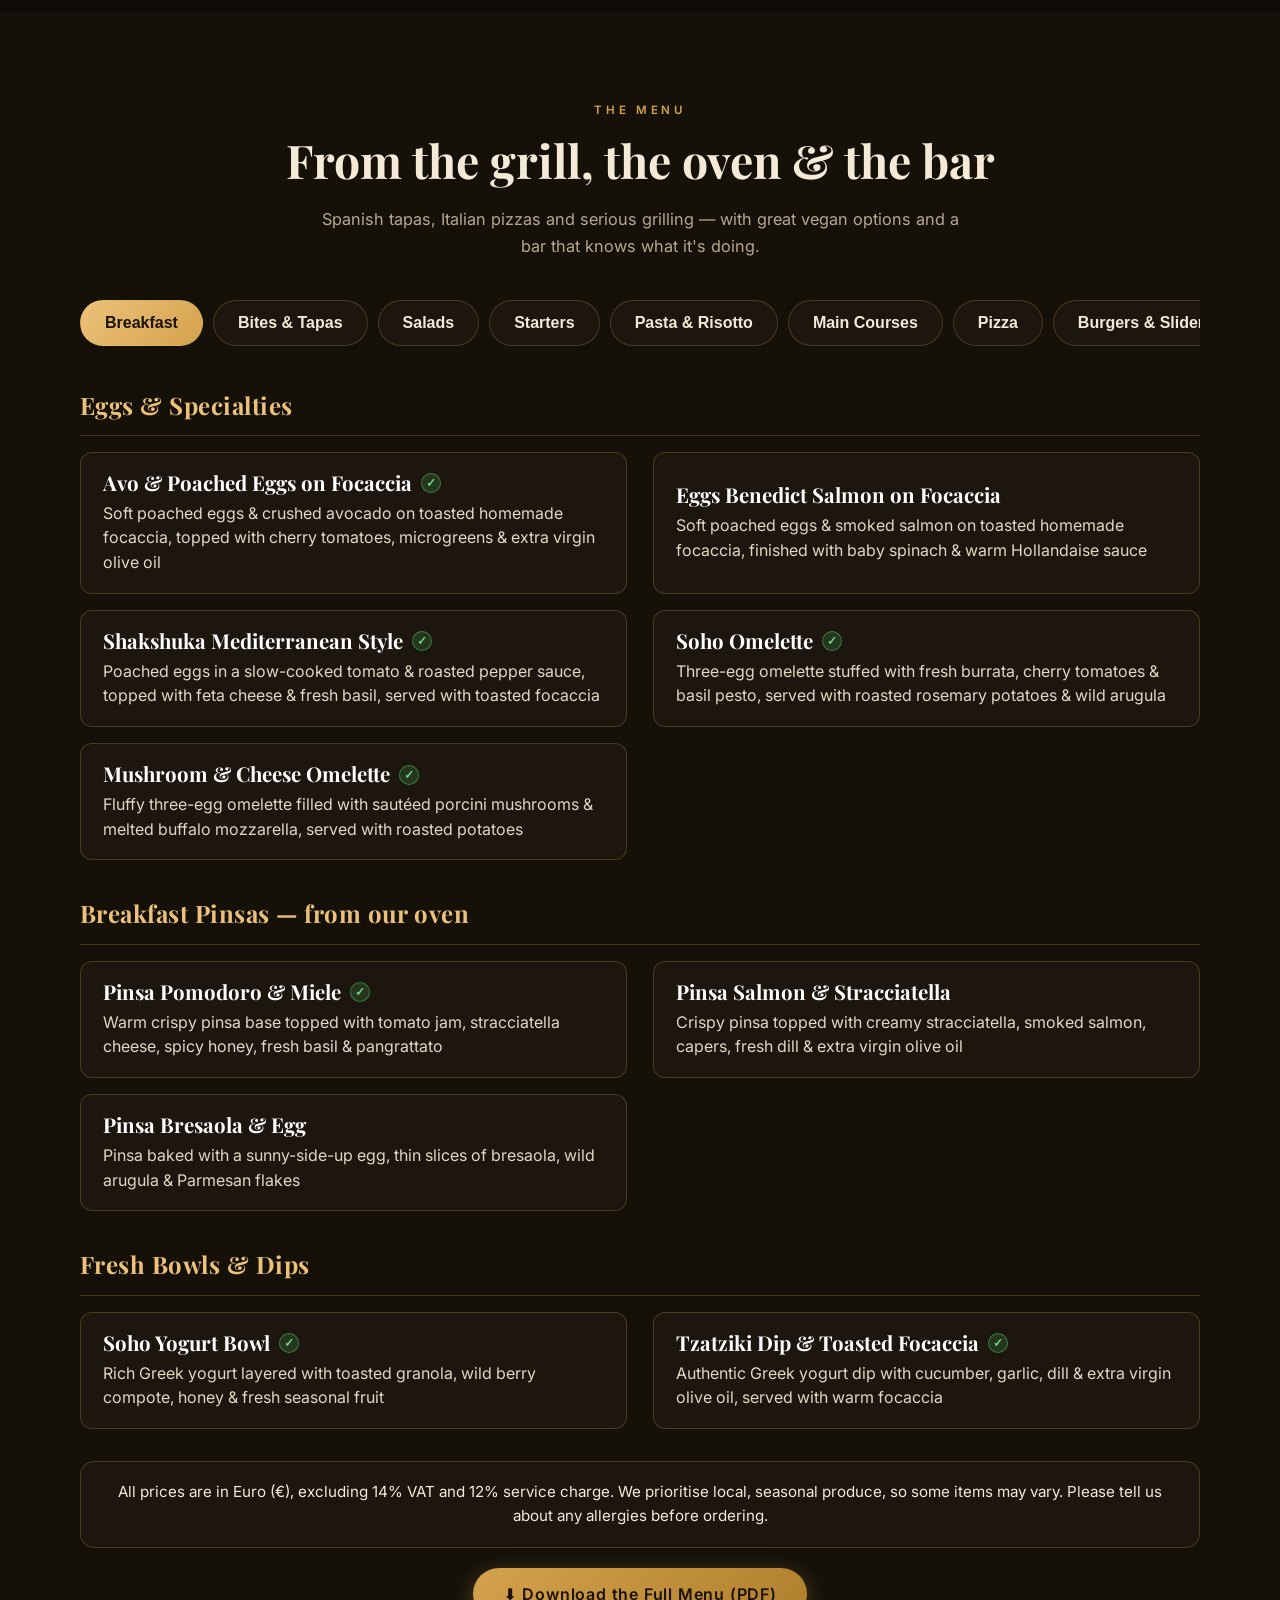
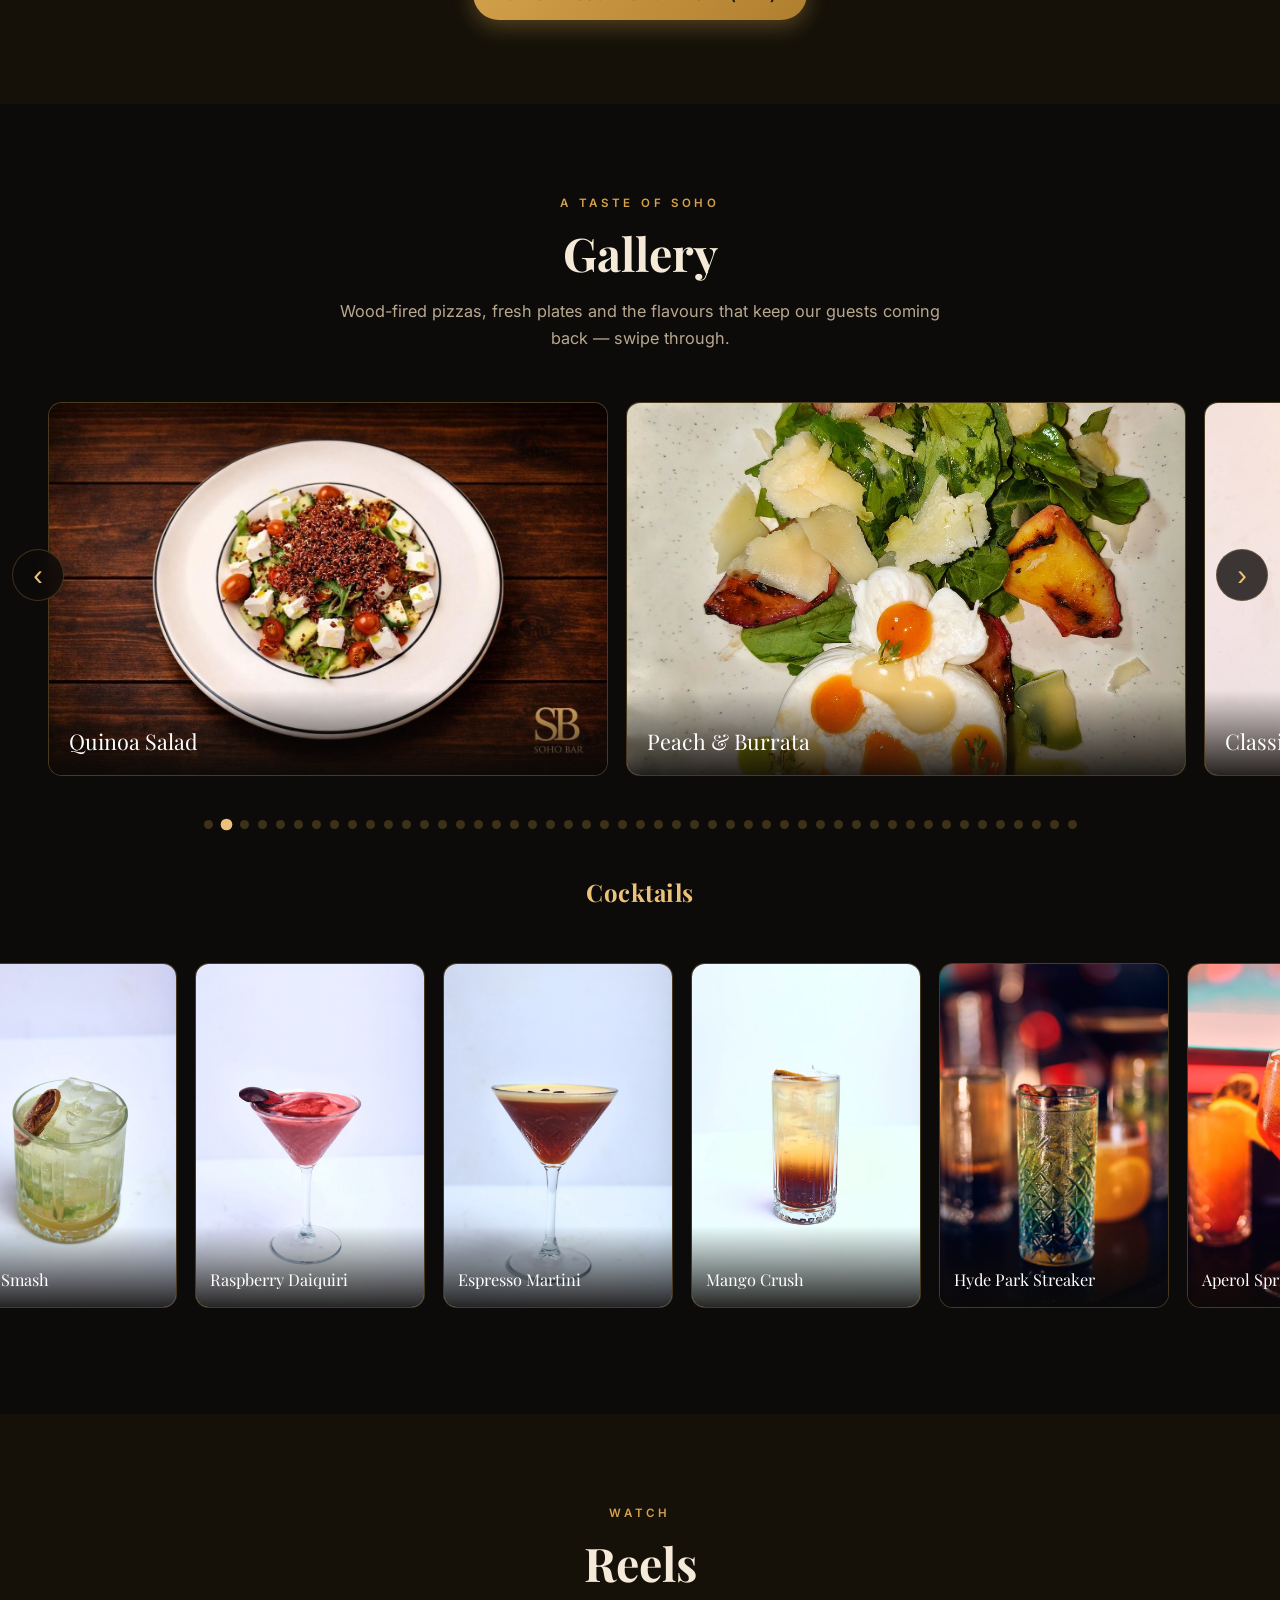
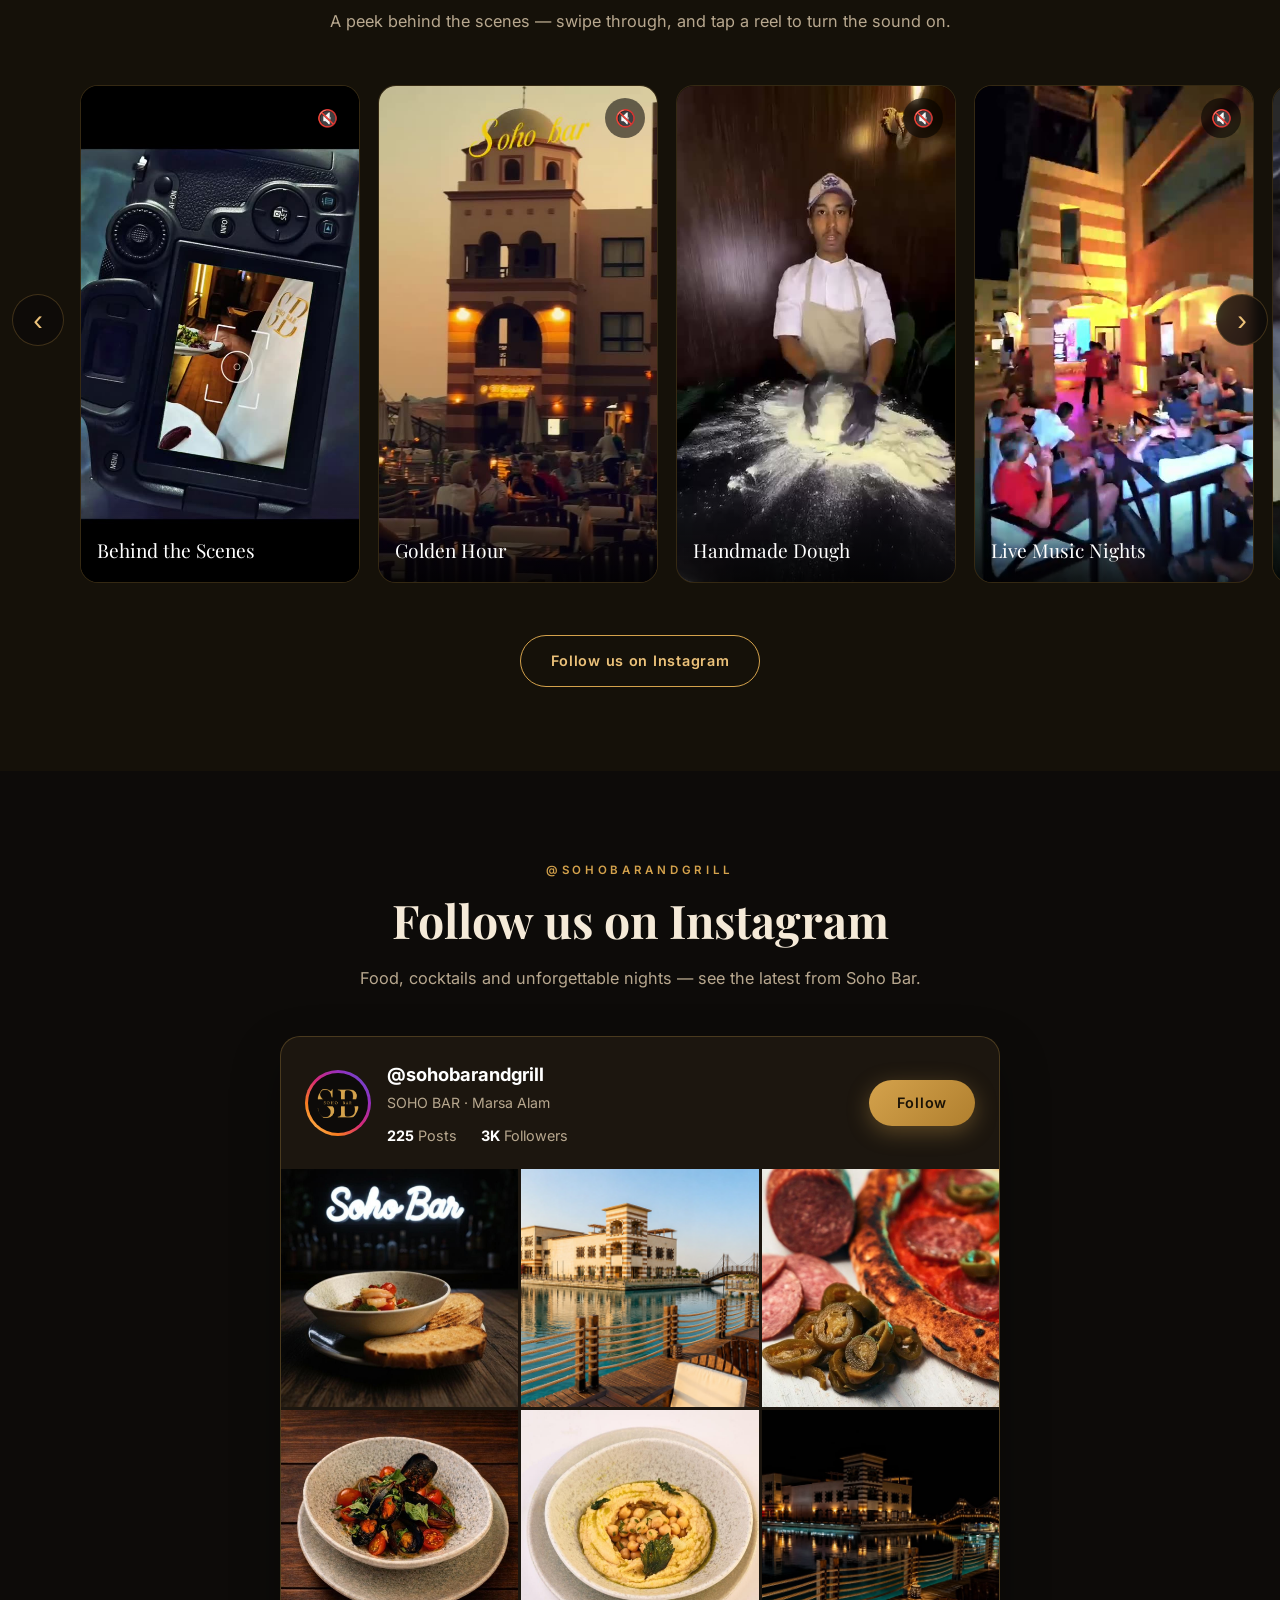
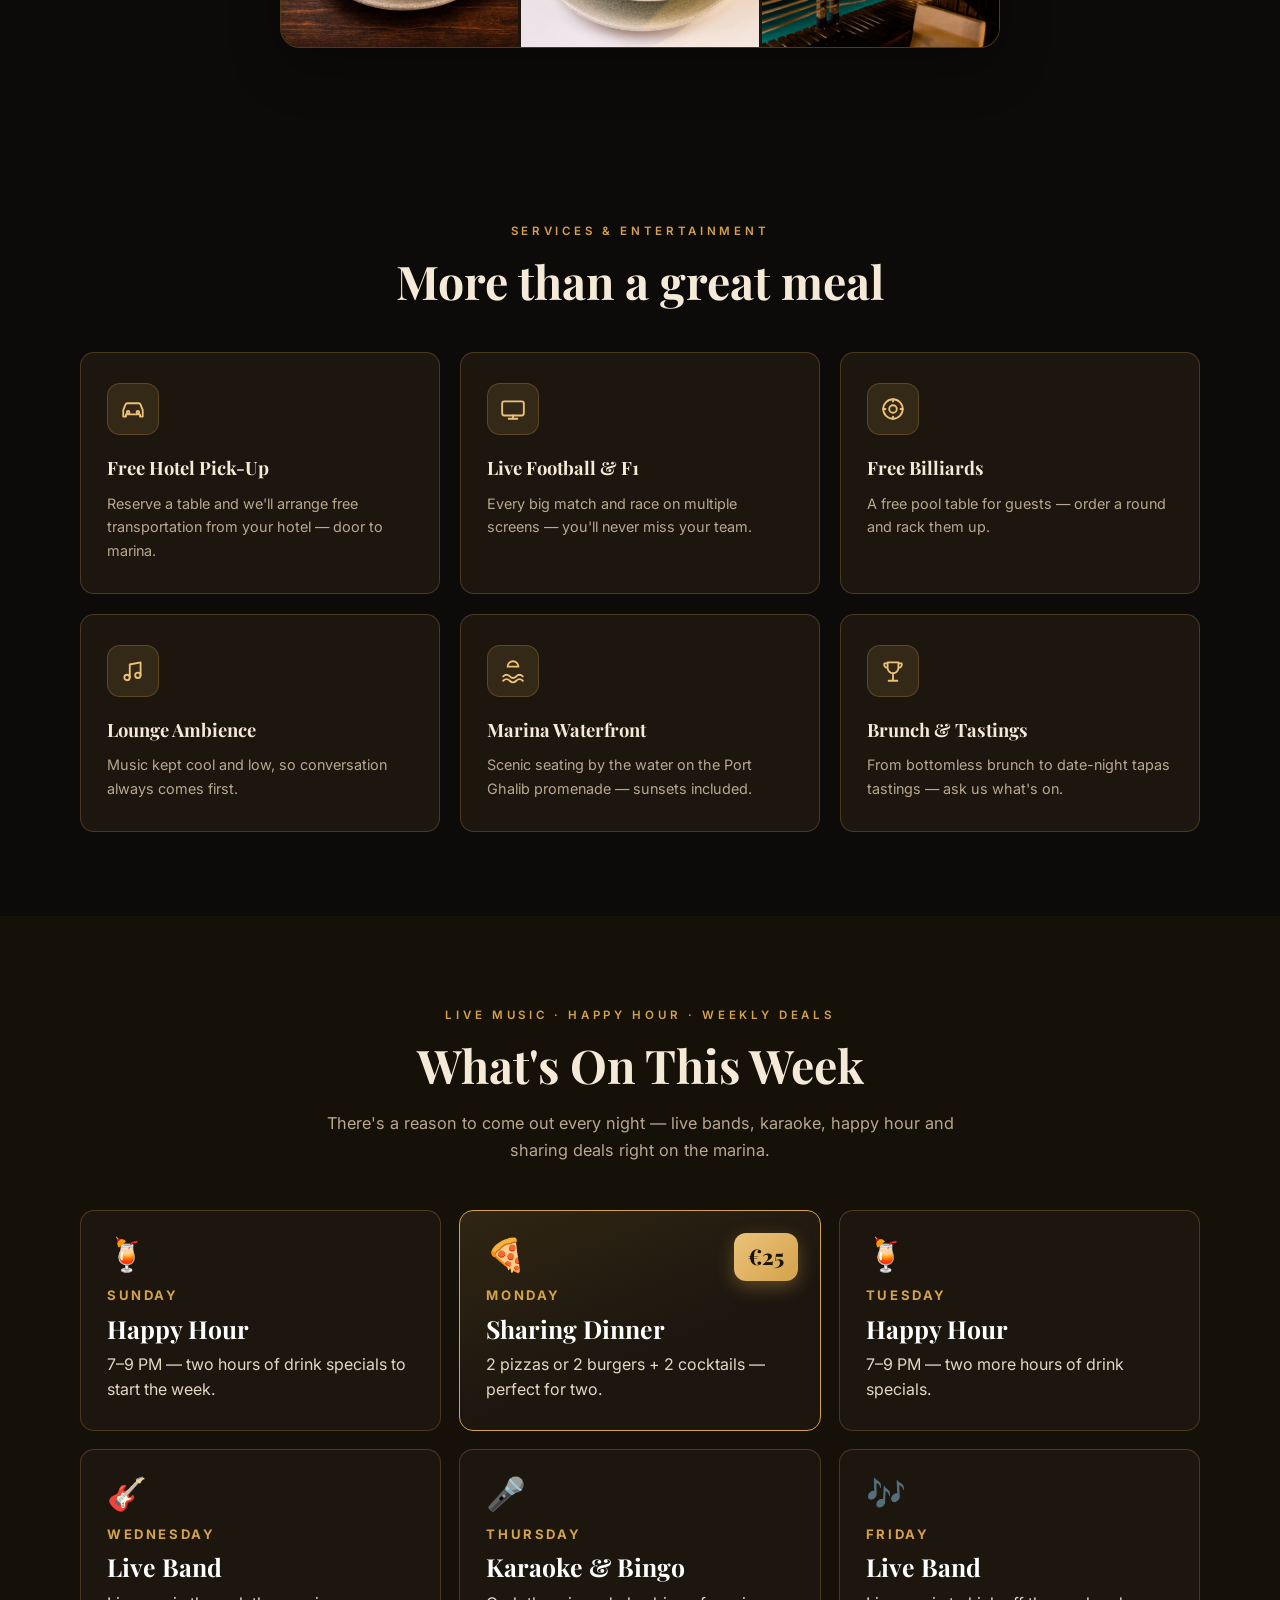
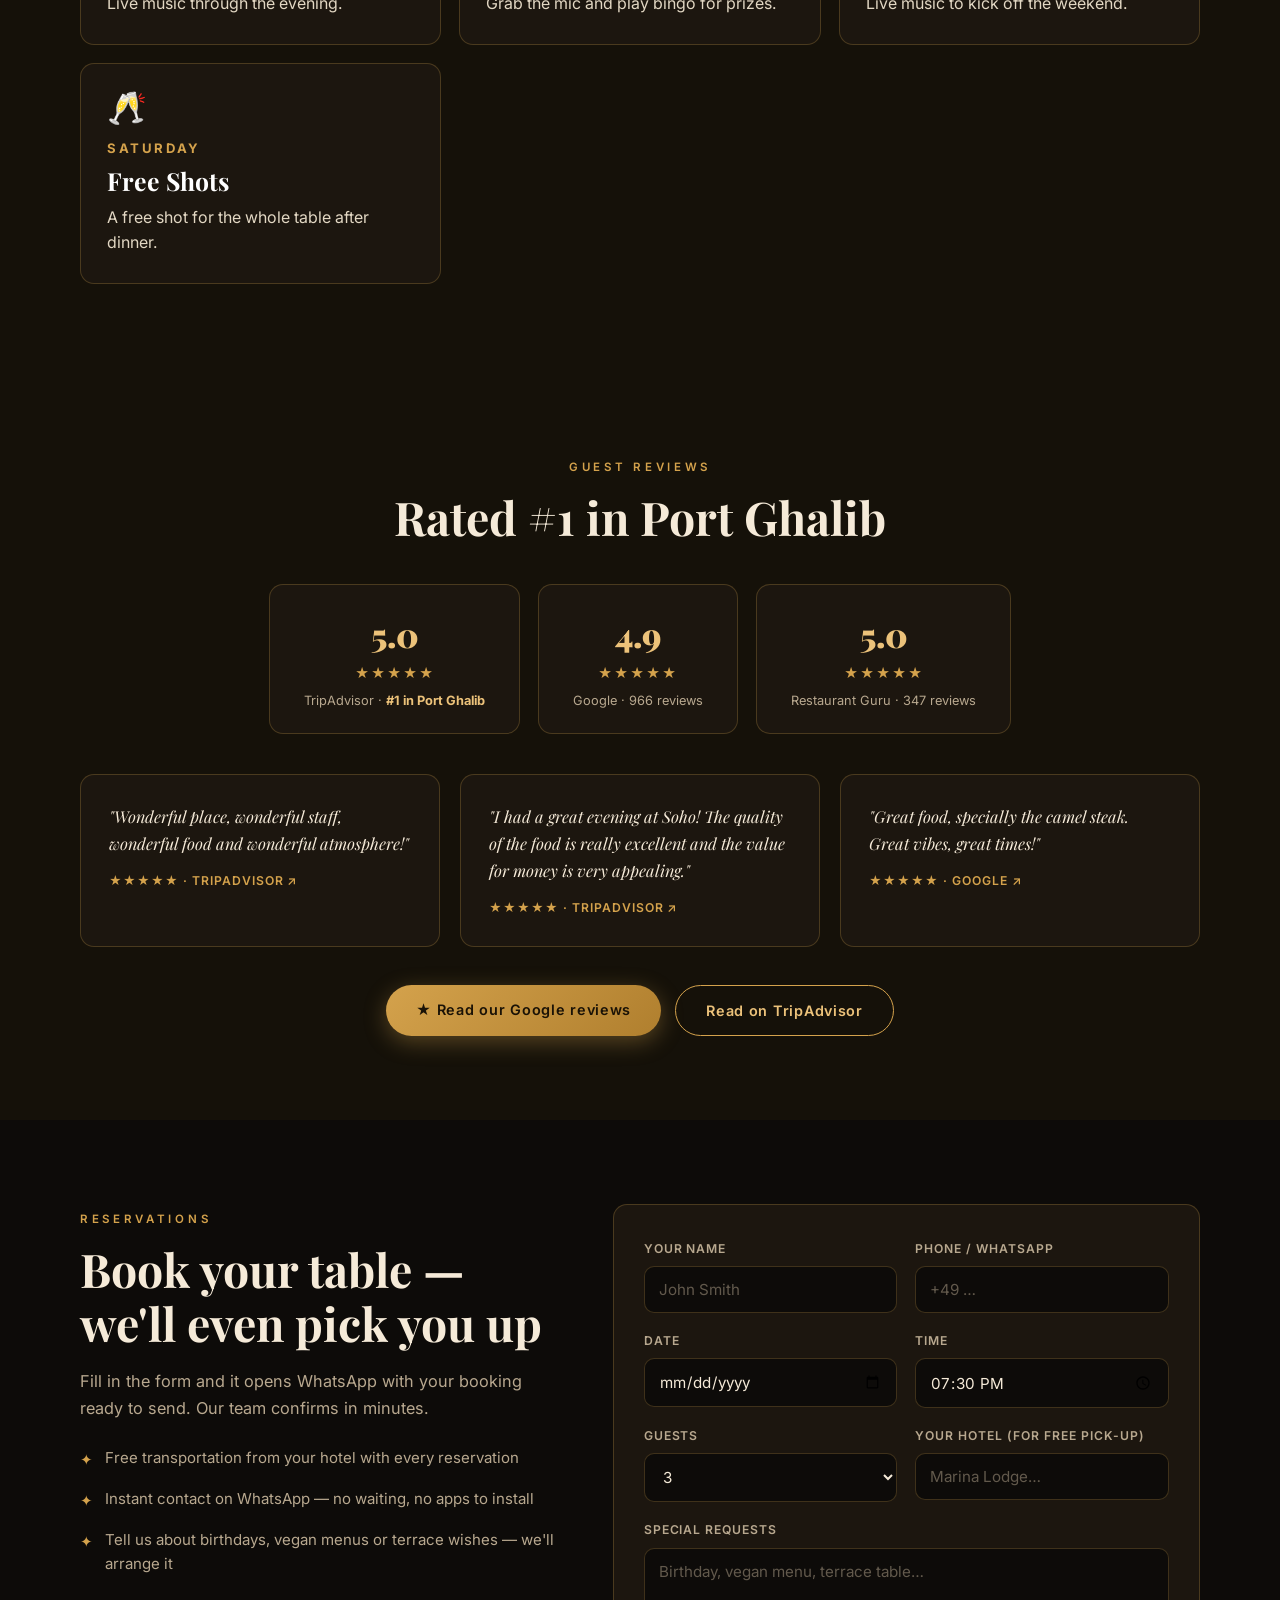
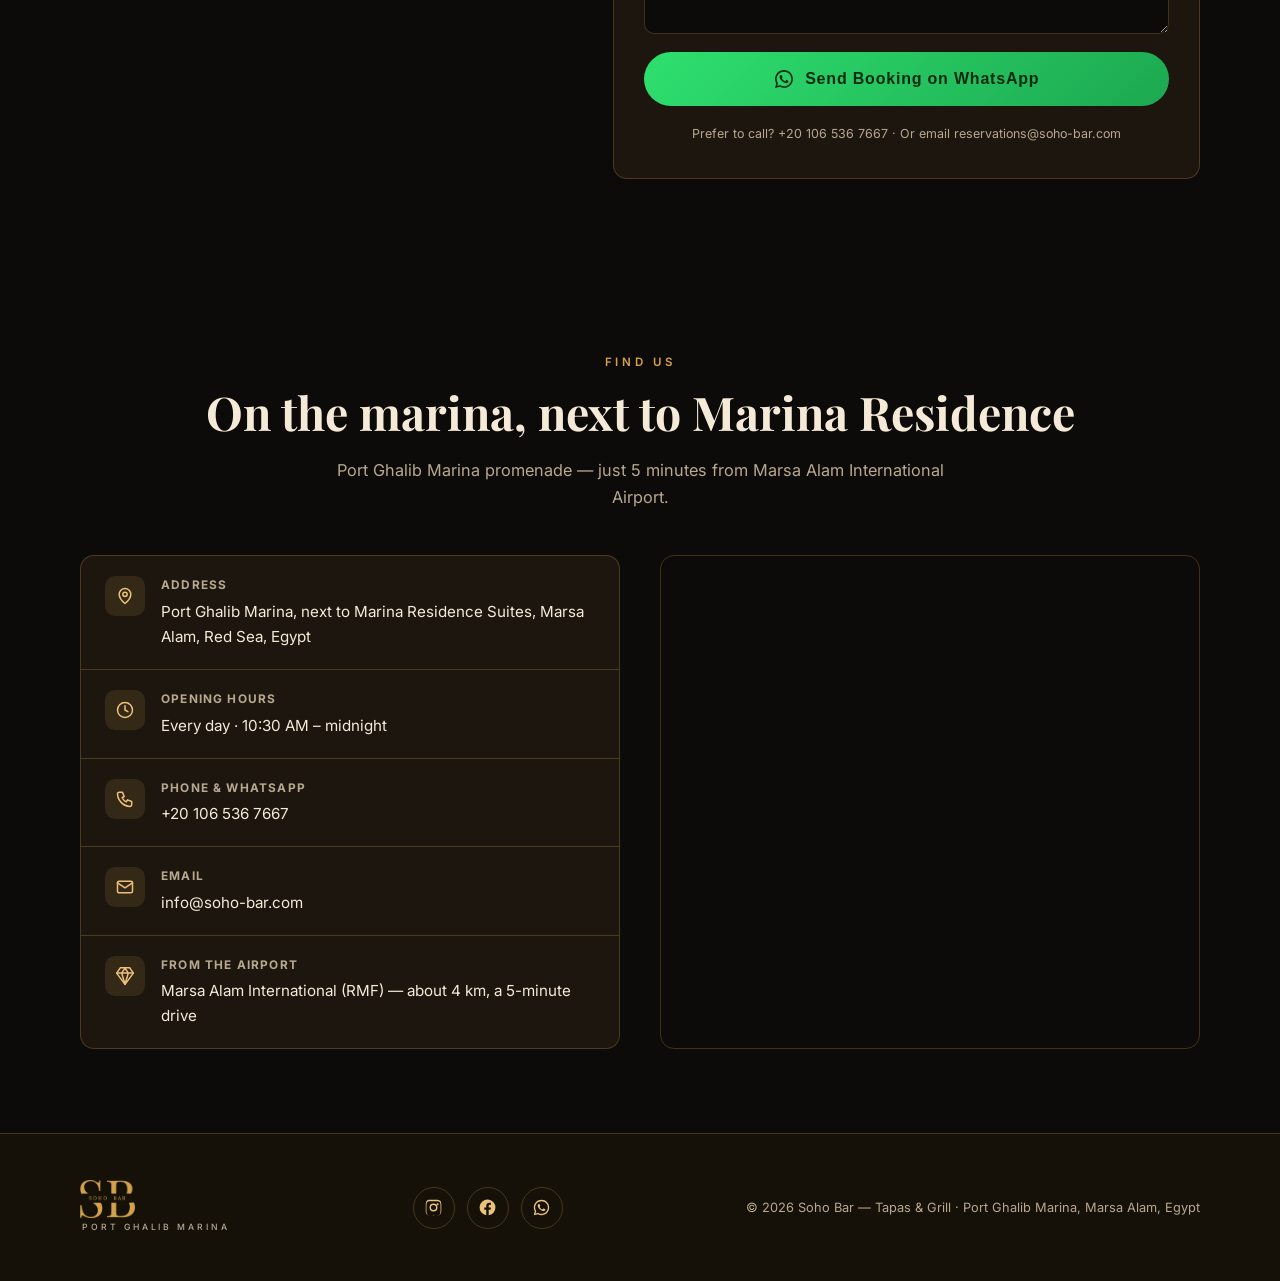
==== commit f5ee9bc5: "Add Breakfast and Bites & Tapas tabs to the menu From the client's Soho Breakfast and Bites & Tapas " ====
--- a/soho-bar/index.html
+++ b/soho-bar/index.html
@@ -968,6 +968,35 @@
 /* ── full menu (from the official Soho Bar menu) ── */
 const STAR={sig:{en:'Signature',de:'Spezialität',it:'Specialità',pl:'Specjalność',cs:'Specialita',nl:'Specialiteit'}};
 const MENU=[
+ {key:'breakfast', label:{en:'Breakfast',de:'Frühstück',it:'Colazione',pl:'Śniadanie',cs:'Snídaně',nl:'Ontbijt'}, items:[
+   {sub:{en:'Eggs & Specialties',de:'Eier & Spezialitäten',it:'Uova e specialità',pl:'Jajka i specjały',cs:'Vejce a speciality',nl:'Eieren & specialiteiten'}},
+   {n:'Avo & Poached Eggs on Focaccia', d:'Soft poached eggs & crushed avocado on toasted homemade focaccia, topped with cherry tomatoes, microgreens & extra virgin olive oil', veg:1},
+   {n:'Eggs Benedict Salmon on Focaccia', d:'Soft poached eggs & smoked salmon on toasted homemade focaccia, finished with baby spinach & warm Hollandaise sauce'},
+   {n:'Shakshuka Mediterranean Style', d:'Poached eggs in a slow-cooked tomato & roasted pepper sauce, topped with feta cheese & fresh basil, served with toasted focaccia', veg:1},
+   {n:'Soho Omelette', d:'Three-egg omelette stuffed with fresh burrata, cherry tomatoes & basil pesto, served with roasted rosemary potatoes & wild arugula', veg:1},
+   {n:'Mushroom & Cheese Omelette', d:'Fluffy three-egg omelette filled with sautéed porcini mushrooms & melted buffalo mozzarella, served with roasted potatoes', veg:1},
+   {sub:{en:'Breakfast Pinsas — from our oven',de:'Frühstücks-Pinsas — aus unserem Ofen',it:'Pinse per la colazione — dal nostro forno',pl:'Śniadaniowe pinsy — z naszego pieca',cs:'Snídaňové pinsy — z naší pece',nl:"Ontbijtpinsa's — uit onze oven"}},
+   {n:'Pinsa Pomodoro & Miele', d:'Warm crispy pinsa base topped with tomato jam, stracciatella cheese, spicy honey, fresh basil & pangrattato', veg:1},
+   {n:'Pinsa Salmon & Stracciatella', d:'Crispy pinsa topped with creamy stracciatella, smoked salmon, capers, fresh dill & extra virgin olive oil'},
+   {n:'Pinsa Bresaola & Egg', d:'Pinsa baked with a sunny-side-up egg, thin slices of bresaola, wild arugula & Parmesan flakes'},
+   {sub:{en:'Fresh Bowls & Dips',de:'Frische Bowls & Dips',it:'Bowl fresche e salse',pl:'Świeże miski i dipy',cs:'Čerstvé misky a dipy',nl:'Verse bowls & dips'}},
+   {n:'Soho Yogurt Bowl', d:'Rich Greek yogurt layered with toasted granola, wild berry compote, honey & fresh seasonal fruit', veg:1},
+   {n:'Tzatziki Dip & Toasted Focaccia', d:'Authentic Greek yogurt dip with cucumber, garlic, dill & extra virgin olive oil, served with warm focaccia', veg:1},
+ ]},
+ {key:'tapas', label:{en:'Bites & Tapas',de:'Häppchen & Tapas',it:'Stuzzichini e Tapas',pl:'Przekąski i tapas',cs:'Pochutiny a tapas',nl:'Hapjes & tapas'}, intro:{en:'Designed for sharing & pairing.',de:'Zum Teilen und Kombinieren gedacht.',it:'Pensati per essere condivisi e abbinati.',pl:'Stworzone do dzielenia się i łączenia.',cs:'Určeno ke sdílení a kombinování.',nl:'Bedoeld om te delen en te combineren.'}, items:[
+   {n:'Pan con Tomate', d:'Grilled artisan bread topped with fresh tomato & garlic, finished with oregano & extra virgin olive oil', p:'€5', veg:1},
+   {n:'Pan de Ajo', d:'Warm homemade garlic bread, served plain or topped with melted cheese', p:'€3', veg:1},
+   {n:'Patatas "Soho Style"', d:'Crispy herbed baby potatoes with roasted garlic, rosemary, onions & chili', p:'€5', veg:1},
+   {n:'Gambas Pil-Pil', d:'Sautéed king prawns with garlic, chili, basil, black olives, cherry tomatoes, peas & sun-dried tomatoes', p:'€13'},
+   {n:'Calamares Fritos', d:'Lightly fried calamari served with roasted garlic aioli & fresh lemon', p:'€8'},
+   {n:'Croquetas de Arroz', d:'Golden crispy rice croquettes filled with mozzarella, served with smoked tomato salsa', p:'€5', veg:1},
+   {n:'Queso Bombas', d:'Crispy golden cheese balls with roasted garlic aioli', p:'€6', veg:1},
+   {n:'Alitas Ahumadas', d:'Smoked paprika & garlic-marinated chicken wings with BBQ sauce', p:'€8'},
+   {n:'Beef Nachos', d:'Crispy tortilla chips topped with slow-cooked beef, melted cheese, guacamole, sour cream, jalapeños & fresh salsa', p:'€10'},
+   {n:'Brochetas de Carne', d:'Homemade juicy grilled beef skewers served with sweet chili sauce', p:'€10'},
+   {n:'Brochetas de Pollo', d:'Grilled juicy chicken skewers served with salsa verde', p:'€8'},
+   {n:'Crudités', d:'Fresh carrots, cucumber, celery & marinated black olives with gazpacho dip', p:'€5', veg:1},
+ ]},
  {key:'salads', label:{en:'Salads',de:'Salate',it:'Insalate',pl:'Sałatki',cs:'Saláty',nl:'Salades'}, items:[
    {n:'Burrata', d:'With a selection of tomatoes, fresh basil, red onion, dried oregano & pesto sauce', p:'€13', veg:1},
    {n:'Quinoa', d:'Mixed salad leaves with quinoa, avocado, sweet corn, cherry tomatoes & raspberry vinaigrette', veg:1, opts:[['Base','€10.5'],['With smoked salmon','€12.5'],['With shrimps','€14.5']]},
